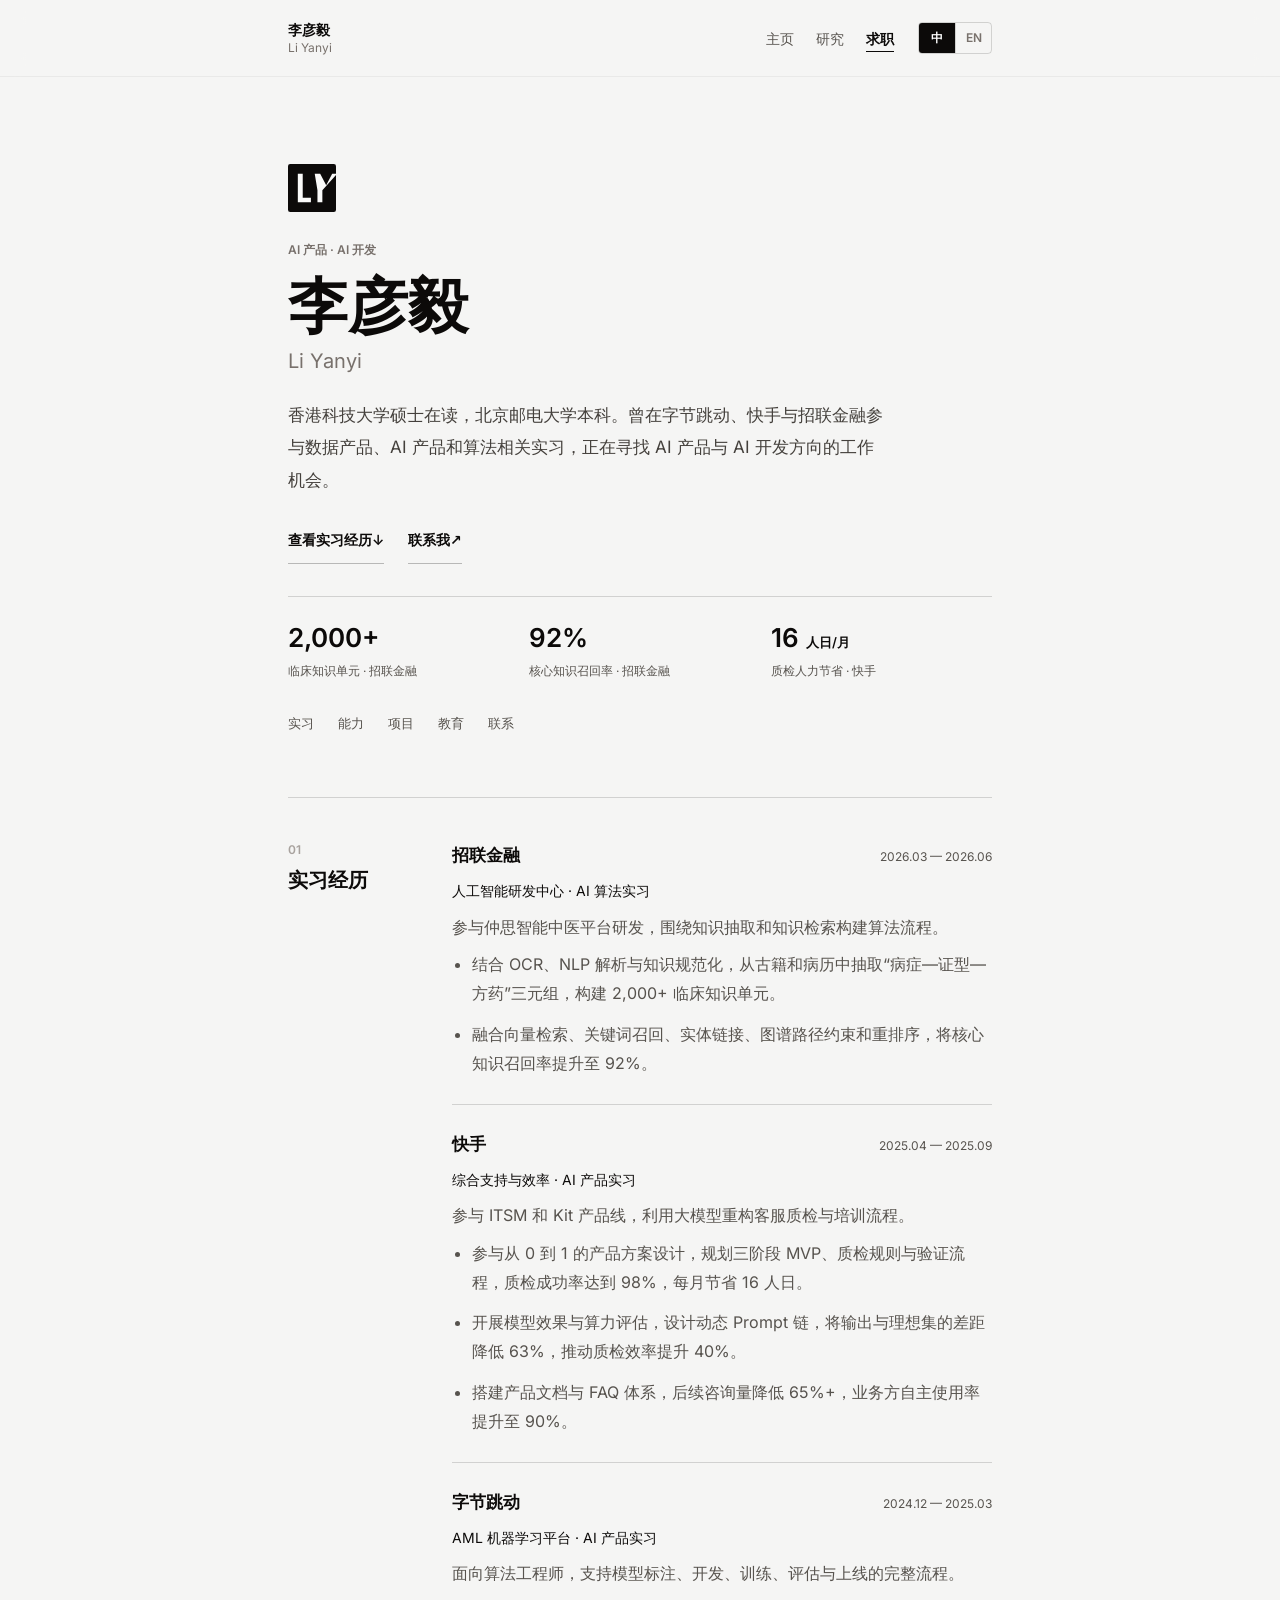
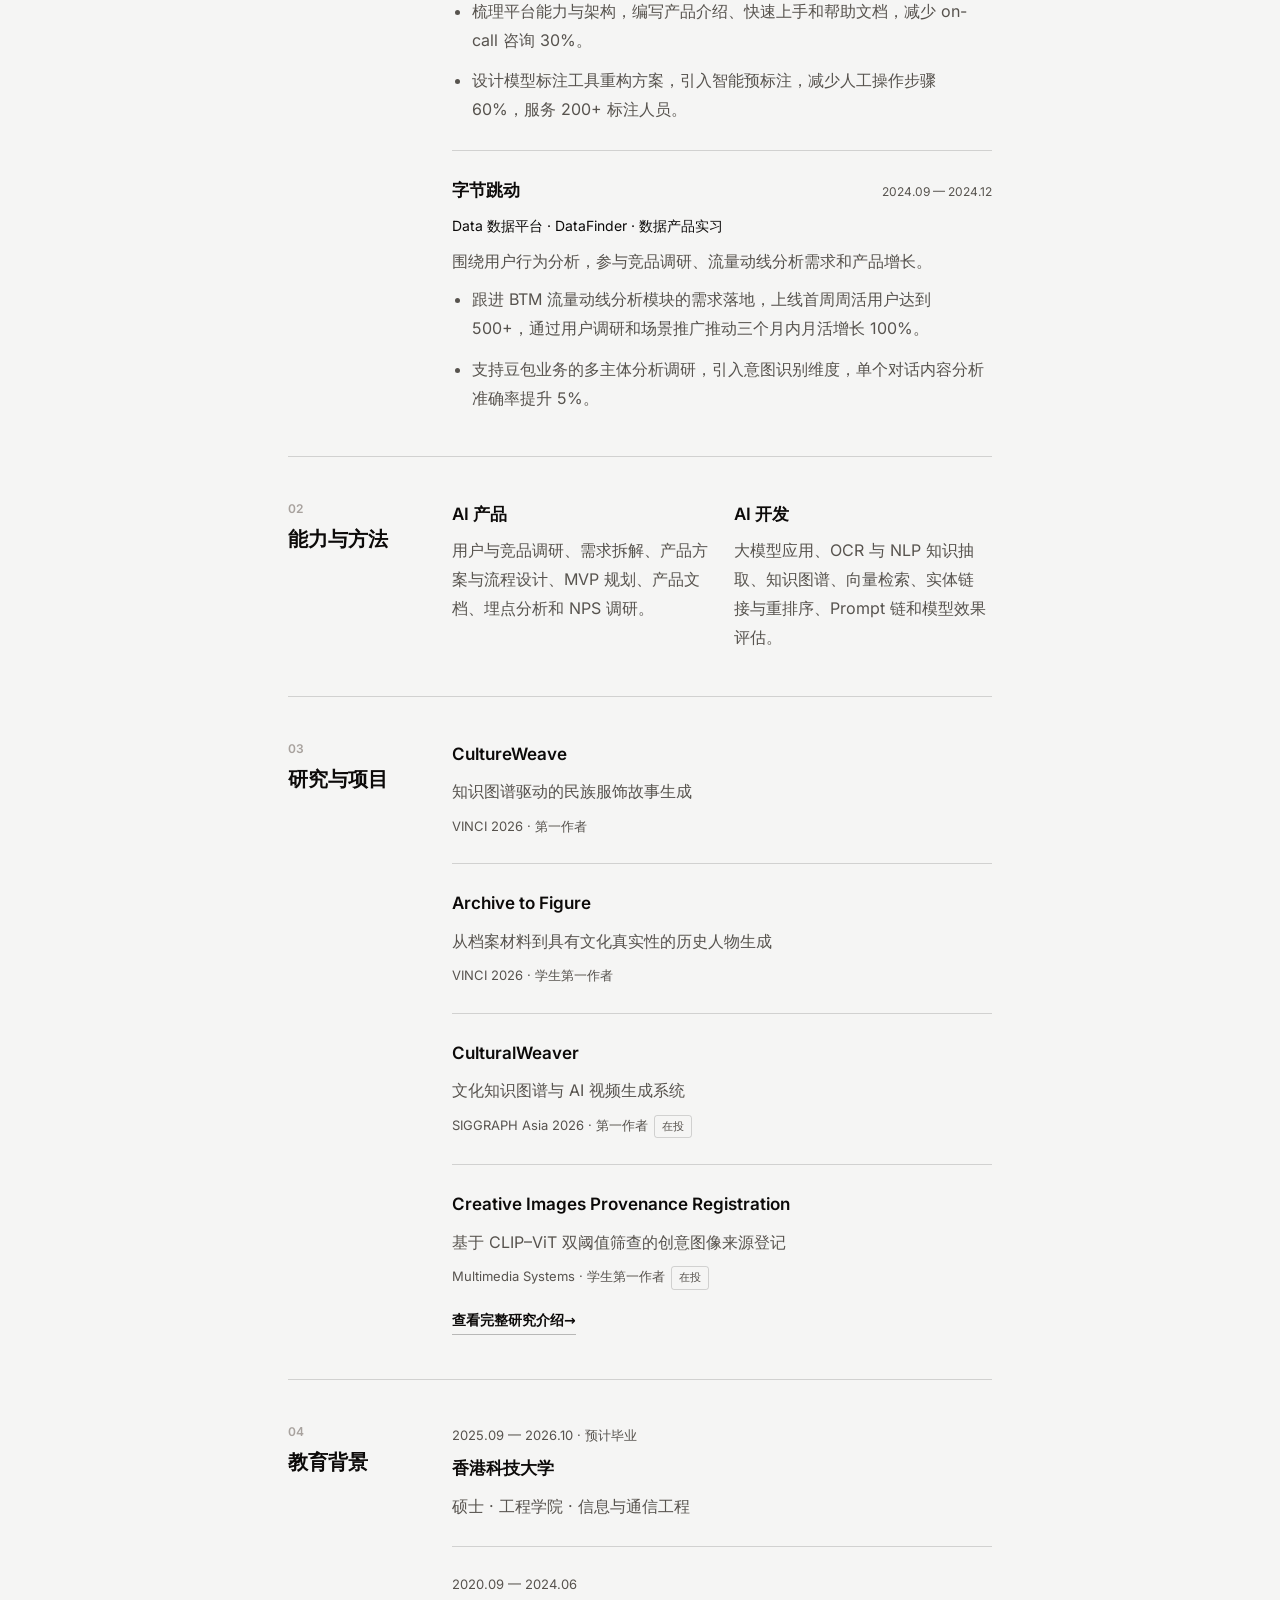
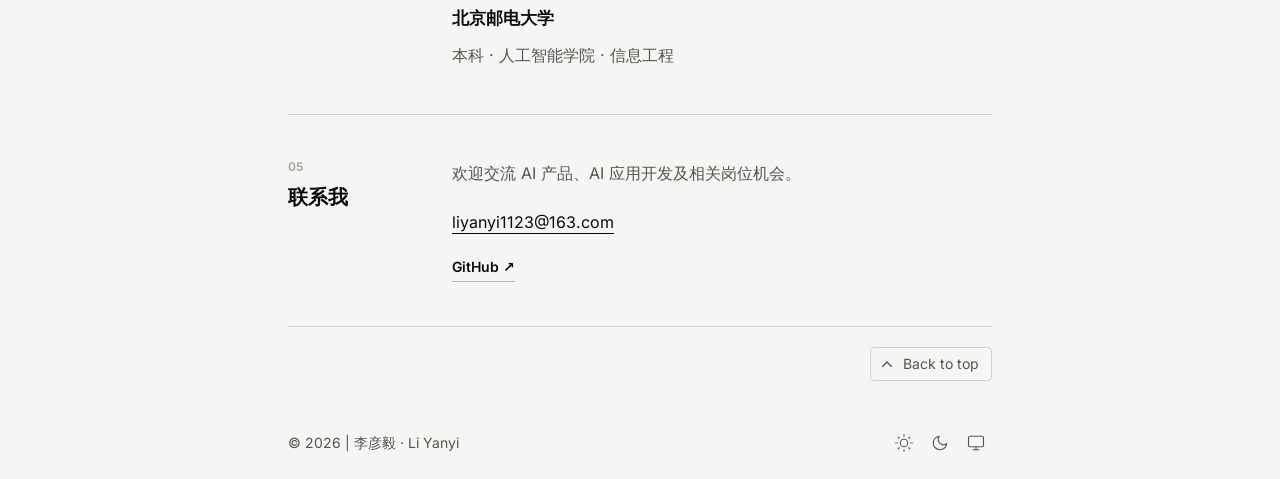
==== career/index.html @ 730eb837 "Add dedicated research and AI career profiles; preserve homepage" ====
<!DOCTYPE html><html lang="zh-CN" data-language="zh" data-default-language="zh"> <head><!-- Global Metadata --><meta charset="utf-8"><meta name="viewport" content="width=device-width,initial-scale=1"><link rel="icon" type="image/svg+xml" href="/liyanyi-mark.svg"><meta name="generator" content="Astro v5.18.2"><!-- Font preloads --><link rel="preload" href="/_astro/inter-latin-400-normal.C38fXH4l.woff2" as="font" type="font/woff2" crossorigin><link rel="preload" href="/_astro/inter-latin-600-normal.LgqL8muc.woff2" as="font" type="font/woff2" crossorigin><!-- Canonical URL --><link rel="canonical" href="https://liyanyi1123.github.io/career/"><!-- Primary Meta Tags --><title>李彦毅 · AI 产品与 AI 开发</title><meta name="title" content="李彦毅 · AI 产品与 AI 开发"><meta name="description" content="李彦毅的求职主页：AI 产品、AI 开发，字节跳动、快手与招联金融实习经历，以及大模型、知识图谱和文化生成项目。"><!-- Open Graph / Facebook --><meta property="og:type" content="website"><meta property="og:url" content="https://liyanyi1123.github.io/career/"><meta property="og:title" content="李彦毅 · AI 产品与 AI 开发"><meta property="og:description" content="李彦毅的求职主页：AI 产品、AI 开发，字节跳动、快手与招联金融实习经历，以及大模型、知识图谱和文化生成项目。"><!-- Twitter --><meta property="twitter:card" content="summary_large_image"><meta property="twitter:url" content="https://liyanyi1123.github.io/career/"><meta property="twitter:title" content="李彦毅 · AI 产品与 AI 开发"><meta property="twitter:description" content="李彦毅的求职主页：AI 产品、AI 开发，字节跳动、快手与招联金融实习经历，以及大模型、知识图谱和文化生成项目。"><meta name="astro-view-transitions-enabled" content="true"><meta name="astro-view-transitions-fallback" content="animate"><script type="module" src="/_astro/ClientRouter.astro_astro_type_script_index_0_lang.CDGfc0hd.js"></script><script type="module">document.addEventListener("astro:before-swap",e=>[...e.newDocument.head.querySelectorAll('link[as="font"]')].forEach(o=>o.remove()));</script><script>
  function init() {
    preloadTheme();
    preloadLanguage();
    onScroll();
    animate();

    const backToTop = document.getElementById("back-to-top");
    backToTop?.addEventListener("click", (event) => scrollToTop(event));

    const backToPrev = document.getElementById("back-to-prev");
    backToPrev?.addEventListener("click", () => window.history.back());

    const lightThemeButton = document.getElementById("light-theme-button");
    lightThemeButton?.addEventListener("click", () => {
      localStorage.setItem("theme", "light");
      toggleTheme(false);
    });

    const darkThemeButton = document.getElementById("dark-theme-button");
    darkThemeButton?.addEventListener("click", () => {
      localStorage.setItem("theme", "dark");
      toggleTheme(true);
    });

    const systemThemeButton = document.getElementById("system-theme-button");
    systemThemeButton?.addEventListener("click", () => {
      localStorage.setItem("theme", "system");
      toggleTheme(window.matchMedia("(prefers-color-scheme: dark)").matches);
    });

    const zhLanguageButton = document.getElementById("language-zh-button");
    zhLanguageButton?.addEventListener("click", () => setLanguage("zh"));

    const enLanguageButton = document.getElementById("language-en-button");
    enLanguageButton?.addEventListener("click", () => setLanguage("en"));

    window.matchMedia("(prefers-color-scheme: dark)")
      .addEventListener("change", event => {
        if (localStorage.theme === "system" || !localStorage.theme) {
          toggleTheme(event.matches);
        }
      }
    );

    document.addEventListener("scroll", onScroll);
  }

  function animate() {
    const animateElements = document.querySelectorAll(".animate");

    animateElements.forEach((element, index) => {
      setTimeout(() => {
        element.classList.add("show");
      }, index * 150);
    });
  }

  function onScroll() {
    if (window.scrollY > 0) {
      document.documentElement.classList.add("scrolled");
    } else {
      document.documentElement.classList.remove("scrolled");
    }
  }

  function scrollToTop(event) {
    event.preventDefault();
    window.scrollTo({
      top: 0,
      behavior: "smooth"
    });
  }

function toggleTheme(dark) {
    const css = document.createElement("style");

    css.appendChild(
      document.createTextNode(
        `* {
             -webkit-transition: none !important;
             -moz-transition: none !important;
             -o-transition: none !important;
             -ms-transition: none !important;
             transition: none !important;
          }
        `,
      )
    );

    document.head.appendChild(css);

    if (dark) {
      document.documentElement.classList.add("dark");
    } else {
      document.documentElement.classList.remove("dark");
    }

  window.getComputedStyle(css).opacity;
    document.head.removeChild(css);
  }

  function preloadTheme() {
    const userTheme = localStorage.theme;

    if (userTheme === "light" || userTheme === "dark") {
      toggleTheme(userTheme === "dark");
    } else {
      toggleTheme(window.matchMedia("(prefers-color-scheme: dark)").matches);
    }
  }

  function setLanguage(language) {
    localStorage.setItem("language", language);
    document.documentElement.dataset.language = language;
    document.documentElement.lang = language === "zh" ? "zh-CN" : "en";

    const zhButton = document.getElementById("language-zh-button");
    const enButton = document.getElementById("language-en-button");
    zhButton?.setAttribute("aria-pressed", String(language === "zh"));
    enButton?.setAttribute("aria-pressed", String(language === "en"));
  }

  function preloadLanguage() {
    const savedLanguage = localStorage.getItem("language");
    const defaultLanguage = document.documentElement.dataset.defaultLanguage === "en" ? "en" : "zh";
    setLanguage(savedLanguage === "en" || savedLanguage === "zh" ? savedLanguage : defaultLanguage);
  }

  document.addEventListener("DOMContentLoaded", () => init());
  document.addEventListener("astro:after-swap", () => init());
  preloadTheme();
  preloadLanguage();
</script><link rel="stylesheet" href="/_astro/career.CfvSCBL0.css">
<link rel="stylesheet" href="/_astro/career.DJb2zrpa.css">
<style>.audience-page{--audience-border: rgb(0 0 0 / .15);--audience-heading: #0c0a09}.dark .audience-page{--audience-border: rgb(255 255 255 / .15);--audience-heading: #fff}.audience-header .header-row{display:grid;grid-template-columns:1fr auto auto;gap:24px}.audience-header .language-switch{grid-column:3;grid-row:1}.audience-nav{display:flex;align-items:center;gap:22px;grid-column:2;grid-row:1;font-size:14px}.audience-nav a{display:flex;align-items:center;min-height:44px}.audience-nav a[aria-current=page]{color:var(--audience-heading);text-decoration:underline;text-underline-offset:7px;font-weight:600}.audience-skip{position:fixed;top:8px;left:12px;z-index:100;transform:translateY(-200%);background:#fff;color:#0c0a09;padding:12px}.audience-skip:focus{transform:translateY(0)}.audience-page .hero{min-height:0;padding-top:36px;padding-bottom:56px}.audience-page .brand-mark{width:48px;height:48px;margin-bottom:28px}.audience-page .eyebrow{letter-spacing:.07em;line-height:1.6}.audience-page .hero-copy{margin-top:24px;font-size:17px;line-height:1.9}.audience-actions{display:flex;flex-wrap:wrap;gap:8px 24px;margin-top:24px}.audience-actions .text-link{margin-top:0;min-height:44px;align-items:center}.page-jump{display:flex;flex-wrap:wrap;gap:8px 24px;margin-top:24px;font-size:13px}.page-jump a{min-height:36px;display:flex;align-items:center}.page-jump a:hover{text-decoration:underline;text-underline-offset:4px}.audience-section-copy{min-width:0;line-height:1.8}.audience-section-copy>*+*{margin-top:20px}.audience-page .profile-section{padding-top:44px;padding-bottom:44px}.audience-page h1,.audience-page h2,.audience-page h3{text-wrap:balance}.audience-page h3{font-size:17px;font-weight:600;line-height:1.6;color:var(--audience-heading)}.audience-page p{text-wrap:pretty}.entry-list>li+li{border-top:1px solid var(--audience-border);margin-top:26px;padding-top:26px}.entry-list>li>*+*{margin-top:9px}.entry-meta{font-size:13px;line-height:1.75}.entry-company{display:flex;flex-wrap:wrap;gap:8px 16px;align-items:baseline;justify-content:space-between}.entry-company time{font-size:12px;white-space:nowrap}.entry-role{font-size:14px;color:var(--audience-heading)}.evidence-list{list-style:disc;padding-left:20px}.evidence-list li+li{margin-top:12px}.work-tags{display:flex;gap:8px 18px;flex-wrap:wrap;margin-top:18px;font-size:13px;color:var(--audience-heading)}.work-tags span{display:inline-block}.skill-grid{display:grid;gap:24px}.skill-grid h3{margin-bottom:8px}.submission{display:inline-block;padding:1px 7px;border:1px solid var(--audience-border);font-size:11px;border-radius:3px;margin-left:6px}.audience-contact{overflow-wrap:anywhere;color:var(--audience-heading);text-decoration:underline;text-underline-offset:5px}.metric-list{display:grid;grid-template-columns:repeat(3,minmax(0,1fr));gap:20px;border-top:1px solid var(--audience-border);padding-top:24px;margin-top:32px;width:100%}.metric-list dt{font-size:26px;font-weight:600;line-height:1.3;color:var(--audience-heading)}.metric-list dd{font-size:12px;line-height:1.7;margin-top:6px}.audience-page .text-link svg{flex:none}@media (min-width:640px){.audience-page .profile-section{grid-template-columns:132px minmax(0,1fr);gap:32px}.skill-grid{grid-template-columns:1fr 1fr}}@media (max-width:639px){.audience-header .header-row{grid-template-columns:1fr auto;row-gap:4px}.audience-header .language-switch{grid-column:2}.audience-nav{grid-column:1/-1;grid-row:2;gap:24px}.audience-header{padding-bottom:4px}.audience-page main{padding-top:148px}.audience-page [id]{scroll-margin-top:140px}.audience-page .hero{padding-top:8px;padding-bottom:40px}.audience-page .hero h1{font-size:44px}.metric-list{gap:12px}.metric-list dt{font-size:24px}}
</style></head> <body class="audience-page"> <a class="audience-skip" href="#main-content">Skip to content / 跳转到正文</a> <header class="audience-header"> <div class="mx-auto w-full max-w-screen-md px-5 sm:px-8">  <div class="header-row"> <a href="/" data-astro-reload aria-label="李彦毅主页 / Li Yanyi home"> <span class="brand-name">李彦毅</span><span class="brand-name-en" lang="en">Li Yanyi</span> </a> <div class="language-switch" role="group" aria-label="语言 / Language"> <button id="language-zh-button" type="button" aria-pressed="false" lang="zh-CN">中</button> <button id="language-en-button" type="button" aria-pressed="false" lang="en">EN</button> </div> <nav class="audience-nav" aria-label="个人主页导航 / Profile navigation"> <a href="/" data-astro-reload><span class="lang-zh" lang="zh-CN">主页</span><span class="lang-en" lang="en">Home</span></a><a href="/research/" data-astro-reload><span class="lang-zh" lang="zh-CN">研究</span><span class="lang-en" lang="en">Research</span></a><a href="/career/" data-astro-reload aria-current="page"><span class="lang-zh" lang="zh-CN">求职</span><span class="lang-en" lang="en">Career</span></a> </nav> </div>  </div> </header> <main id="main-content"> <div class="mx-auto w-full max-w-screen-md px-5 sm:px-8">  <section class="hero" aria-labelledby="page-title"> <img class="brand-mark" src="/liyanyi-mark.svg" width="48" height="48" alt="" aria-hidden="true"> <p class="eyebrow"><span class="lang-zh" lang="zh-CN">AI 产品 · AI 开发</span><span class="lang-en" lang="en">AI product · AI development</span></p> <h1 id="page-title">李彦毅</h1><p class="english-name" lang="en">Li Yanyi</p> <div class="hero-copy"><p><span class="lang-zh" lang="zh-CN">香港科技大学硕士在读，北京邮电大学本科。曾在字节跳动、快手与招联金融参与数据产品、AI 产品和算法相关实习，正在寻找 AI 产品与 AI 开发方向的工作机会。</span><span class="lang-en" lang="en">Master&#39;s student at HKUST and BUPT graduate, with internships in data products, AI products and algorithms at ByteDance, Kuaishou and Zhaolian Finance. I am looking for opportunities in AI product and AI development.</span></p></div> <div class="audience-actions"> <a class="text-link" href="#experience"><span class="lang-zh" lang="zh-CN">查看实习经历</span><span class="lang-en" lang="en">View my experience</span> ↓</a> <a class="text-link" href="mailto:liyanyi1123@163.com"><span class="lang-zh" lang="zh-CN">联系我</span><span class="lang-en" lang="en">Contact me</span> ↗</a> </div> <dl class="metric-list"> <div><dt>2,000+</dt><dd><span class="lang-zh" lang="zh-CN">临床知识单元 · 招联金融</span><span class="lang-en" lang="en">Clinical knowledge units · Zhaolian</span></dd></div> <div><dt>92%</dt><dd><span class="lang-zh" lang="zh-CN">核心知识召回率 · 招联金融</span><span class="lang-en" lang="en">Core knowledge recall · Zhaolian</span></dd></div> <div><dt>16 <span class="entry-meta"><span class="lang-zh" lang="zh-CN">人日/月</span><span class="lang-en" lang="en">days/mo</span></span></dt><dd><span class="lang-zh" lang="zh-CN">质检人力节省 · 快手</span><span class="lang-en" lang="en">Person-days saved in QA · Kuaishou</span></dd></div> </dl> <nav class="page-jump" aria-label="页内导航 / On this page"> <a href="#experience"><span class="lang-zh" lang="zh-CN">实习</span><span class="lang-en" lang="en">Experience</span></a><a href="#skills"><span class="lang-zh" lang="zh-CN">能力</span><span class="lang-en" lang="en">Skills</span></a><a href="#projects"><span class="lang-zh" lang="zh-CN">项目</span><span class="lang-en" lang="en">Projects</span></a><a href="#education"><span class="lang-zh" lang="zh-CN">教育</span><span class="lang-en" lang="en">Education</span></a><a href="#contact"><span class="lang-zh" lang="zh-CN">联系</span><span class="lang-en" lang="en">Contact</span></a> </nav> </section> <div class="section-list"> <section id="experience" class="profile-section" aria-labelledby="experience-title"> <div class="section-heading"> <p class="section-index">01</p> <h2 id="experience-title"><span class="lang-zh" lang="zh-CN">实习经历</span><span class="lang-en" lang="en">Experience</span></h2> </div> <div class="audience-section-copy"> <ol class="entry-list"> <li> <div class="entry-company"><h3><span class="lang-zh" lang="zh-CN">招联金融</span><span class="lang-en" lang="en">Zhaolian Finance</span></h3><time>2026.03 — 2026.06</time></div> <p class="entry-role"><span class="lang-zh" lang="zh-CN">人工智能研发中心</span><span class="lang-en" lang="en">AI R&amp;D Center</span> · <span class="lang-zh" lang="zh-CN">AI 算法实习</span><span class="lang-en" lang="en">AI algorithm internship</span></p> <p><span class="lang-zh" lang="zh-CN">参与仲思智能中医平台研发，围绕知识抽取和知识检索构建算法流程。</span><span class="lang-en" lang="en">Contributed to knowledge extraction and retrieval workflows for the Zhongsi intelligent traditional Chinese medicine platform.</span></p> <ul class="evidence-list"><li><span class="lang-zh" lang="zh-CN">结合 OCR、NLP 解析与知识规范化，从古籍和病历中抽取“病症—证型—方药”三元组，构建 2,000+ 临床知识单元。</span><span class="lang-en" lang="en">Combined OCR, NLP parsing and normalization to extract symptom–syndrome–prescription triples from historical texts and medical records, building 2,000+ clinical knowledge units.</span></li><li><span class="lang-zh" lang="zh-CN">融合向量检索、关键词召回、实体链接、图谱路径约束和重排序，将核心知识召回率提升至 92%。</span><span class="lang-en" lang="en">Combined vector retrieval, keyword recall, entity linking, graph-path constraints and reranking, bringing core knowledge recall to 92%.</span></li></ul> </li><li> <div class="entry-company"><h3><span class="lang-zh" lang="zh-CN">快手</span><span class="lang-en" lang="en">Kuaishou</span></h3><time>2025.04 — 2025.09</time></div> <p class="entry-role"><span class="lang-zh" lang="zh-CN">综合支持与效率</span><span class="lang-en" lang="en">Support &amp; Efficiency</span> · <span class="lang-zh" lang="zh-CN">AI 产品实习</span><span class="lang-en" lang="en">AI product internship</span></p> <p><span class="lang-zh" lang="zh-CN">参与 ITSM 和 Kit 产品线，利用大模型重构客服质检与培训流程。</span><span class="lang-en" lang="en">Worked on ITSM and Kit, applying LLMs to customer-service quality assurance and training workflows.</span></p> <ul class="evidence-list"><li><span class="lang-zh" lang="zh-CN">参与从 0 到 1 的产品方案设计，规划三阶段 MVP、质检规则与验证流程，质检成功率达到 98%，每月节省 16 人日。</span><span class="lang-en" lang="en">Helped design the product from inception through a three-stage MVP, quality rules and validation workflows; quality-check success reached 98%, saving 16 person-days per month.</span></li><li><span class="lang-zh" lang="zh-CN">开展模型效果与算力评估，设计动态 Prompt 链，将输出与理想集的差距降低 63%，推动质检效率提升 40%。</span><span class="lang-en" lang="en">Evaluated model quality and compute requirements; dynamic prompt chains reduced the gap to reference outputs by 63%, while model and strategy improvements increased quality-check efficiency by 40%.</span></li><li><span class="lang-zh" lang="zh-CN">搭建产品文档与 FAQ 体系，后续咨询量降低 65%+，业务方自主使用率提升至 90%。</span><span class="lang-en" lang="en">Created product documentation and FAQs, reducing follow-up inquiries by over 65% and bringing business users&#39; self-service adoption to 90%.</span></li></ul> </li><li> <div class="entry-company"><h3><span class="lang-zh" lang="zh-CN">字节跳动</span><span class="lang-en" lang="en">ByteDance</span></h3><time>2024.12 — 2025.03</time></div> <p class="entry-role"><span class="lang-zh" lang="zh-CN">AML 机器学习平台</span><span class="lang-en" lang="en">AML Machine Learning Platform</span> · <span class="lang-zh" lang="zh-CN">AI 产品实习</span><span class="lang-en" lang="en">AI product internship</span></p> <p><span class="lang-zh" lang="zh-CN">面向算法工程师，支持模型标注、开发、训练、评估与上线的完整流程。</span><span class="lang-en" lang="en">Supported a machine learning platform for algorithm engineers across annotation, development, training, evaluation and deployment.</span></p> <ul class="evidence-list"><li><span class="lang-zh" lang="zh-CN">梳理平台能力与架构，编写产品介绍、快速上手和帮助文档，减少 on-call 咨询 30%。</span><span class="lang-en" lang="en">Documented platform capabilities and architecture and wrote product guides, quickstarts and help content, reducing on-call inquiries by 30%.</span></li><li><span class="lang-zh" lang="zh-CN">设计模型标注工具重构方案，引入智能预标注，减少人工操作步骤 60%，服务 200+ 标注人员。</span><span class="lang-en" lang="en">Designed a revamp of model annotation tools with intelligent pre-annotation, reducing manual steps by 60% for over 200 annotators.</span></li></ul> </li><li> <div class="entry-company"><h3><span class="lang-zh" lang="zh-CN">字节跳动</span><span class="lang-en" lang="en">ByteDance</span></h3><time>2024.09 — 2024.12</time></div> <p class="entry-role"><span class="lang-zh" lang="zh-CN">Data 数据平台 · DataFinder</span><span class="lang-en" lang="en">Data Platform · DataFinder</span> · <span class="lang-zh" lang="zh-CN">数据产品实习</span><span class="lang-en" lang="en">Data product internship</span></p> <p><span class="lang-zh" lang="zh-CN">围绕用户行为分析，参与竞品调研、流量动线分析需求和产品增长。</span><span class="lang-en" lang="en">Worked on competitive research, traffic-path analytics requirements and product growth for a user-behavior analytics platform.</span></p> <ul class="evidence-list"><li><span class="lang-zh" lang="zh-CN">跟进 BTM 流量动线分析模块的需求落地，上线首周周活用户达到 500+，通过用户调研和场景推广推动三个月内月活增长 100%。</span><span class="lang-en" lang="en">Coordinated requirements for BTM traffic-path analysis, reaching over 500 weekly active users in its first week; research and scenario-based promotion supported 100% MAU growth over three months.</span></li><li><span class="lang-zh" lang="zh-CN">支持豆包业务的多主体分析调研，引入意图识别维度，单个对话内容分析准确率提升 5%。</span><span class="lang-en" lang="en">Supported multi-entity analytics research for Doubao and introduced intent-recognition dimensions, improving single-conversation analysis accuracy by 5%.</span></li></ul> </li> </ol> </div> </section> <section id="skills" class="profile-section" aria-labelledby="skills-title"> <div class="section-heading"> <p class="section-index">02</p> <h2 id="skills-title"><span class="lang-zh" lang="zh-CN">能力与方法</span><span class="lang-en" lang="en">Skills</span></h2> </div> <div class="audience-section-copy"> <div class="skill-grid"> <div><h3><span class="lang-zh" lang="zh-CN">AI 产品</span><span class="lang-en" lang="en">AI product</span></h3><p><span class="lang-zh" lang="zh-CN">用户与竞品调研、需求拆解、产品方案与流程设计、MVP 规划、产品文档、埋点分析和 NPS 调研。</span><span class="lang-en" lang="en">User and competitive research, requirements analysis, product and workflow design, MVP planning, documentation, product analytics and NPS research.</span></p></div> <div><h3><span class="lang-zh" lang="zh-CN">AI 开发</span><span class="lang-en" lang="en">AI development</span></h3><p><span class="lang-zh" lang="zh-CN">大模型应用、OCR 与 NLP 知识抽取、知识图谱、向量检索、实体链接与重排序、Prompt 链和模型效果评估。</span><span class="lang-en" lang="en">LLM applications, OCR and NLP knowledge extraction, knowledge graphs, vector retrieval, entity linking, reranking, prompt chains and model evaluation.</span></p></div> </div> </div> </section> <section id="projects" class="profile-section" aria-labelledby="projects-title"> <div class="section-heading"> <p class="section-index">03</p> <h2 id="projects-title"><span class="lang-zh" lang="zh-CN">研究与项目</span><span class="lang-en" lang="en">Projects</span></h2> </div> <div class="audience-section-copy"> <ol class="entry-list"><li><h3 lang="en">CultureWeave</h3><p><span class="lang-zh" lang="zh-CN">知识图谱驱动的民族服饰故事生成</span><span class="lang-en" lang="en">Knowledge graph-grounded generation for ethnic costume storytelling</span></p><p class="entry-meta">VINCI 2026 · <span class="lang-zh" lang="zh-CN">第一作者</span><span class="lang-en" lang="en">First author</span></p></li><li><h3 lang="en">Archive to Figure</h3><p><span class="lang-zh" lang="zh-CN">从档案材料到具有文化真实性的历史人物生成</span><span class="lang-en" lang="en">Generating culturally authentic historical figures from archival material</span></p><p class="entry-meta">VINCI 2026 · <span class="lang-zh" lang="zh-CN">学生第一作者</span><span class="lang-en" lang="en">Student first author</span></p></li><li><h3 lang="en">CulturalWeaver</h3><p><span class="lang-zh" lang="zh-CN">文化知识图谱与 AI 视频生成系统</span><span class="lang-en" lang="en">Cultural knowledge graphs for AI video generation</span></p><p class="entry-meta">SIGGRAPH Asia 2026 · <span class="lang-zh" lang="zh-CN">第一作者</span><span class="lang-en" lang="en">First author</span><span class="submission"><span class="lang-zh" lang="zh-CN">在投</span><span class="lang-en" lang="en">Submitted</span></span></p></li><li><h3 lang="en">Creative Images Provenance Registration</h3><p><span class="lang-zh" lang="zh-CN">基于 CLIP–ViT 双阈值筛查的创意图像来源登记</span><span class="lang-en" lang="en">Creative-image provenance registration with dual-threshold CLIP–ViT screening</span></p><p class="entry-meta">Multimedia Systems · <span class="lang-zh" lang="zh-CN">学生第一作者</span><span class="lang-en" lang="en">Student first author</span><span class="submission"><span class="lang-zh" lang="zh-CN">在投</span><span class="lang-en" lang="en">Submitted</span></span></p></li></ol> <a class="text-link" href="/research/" data-astro-reload><span class="lang-zh" lang="zh-CN">查看完整研究介绍</span><span class="lang-en" lang="en">Read my research profile</span> →</a> </div> </section> <section id="education" class="profile-section" aria-labelledby="education-title"> <div class="section-heading"> <p class="section-index">04</p> <h2 id="education-title"><span class="lang-zh" lang="zh-CN">教育背景</span><span class="lang-en" lang="en">Education</span></h2> </div> <div class="audience-section-copy"><ol class="entry-list education-list"> <li> <p class="entry-meta">2025.09 — 2026.10 · <span class="lang-zh" lang="zh-CN">预计毕业</span><span class="lang-en" lang="en">expected graduation</span></p> <h3><span class="lang-zh" lang="zh-CN">香港科技大学</span><span class="lang-en" lang="en">The Hong Kong University of Science and Technology</span></h3> <p><span class="lang-zh" lang="zh-CN">硕士 · 工程学院 · 信息与通信工程</span><span class="lang-en" lang="en">Master&#39;s · School of Engineering · Telecommunications</span></p> </li><li> <p class="entry-meta">2020.09 — 2024.06</p> <h3><span class="lang-zh" lang="zh-CN">北京邮电大学</span><span class="lang-en" lang="en">Beijing University of Posts and Telecommunications</span></h3> <p><span class="lang-zh" lang="zh-CN">本科 · 人工智能学院 · 信息工程</span><span class="lang-en" lang="en">Bachelor&#39;s · School of Artificial Intelligence · Information Engineering</span></p> </li> </ol></div> </section> <section id="contact" class="profile-section" aria-labelledby="contact-title"> <div class="section-heading"> <p class="section-index">05</p> <h2 id="contact-title"><span class="lang-zh" lang="zh-CN">联系我</span><span class="lang-en" lang="en">Contact</span></h2> </div> <div class="audience-section-copy"> <p><span class="lang-zh" lang="zh-CN">欢迎交流 AI 产品、AI 应用开发及相关岗位机会。</span><span class="lang-en" lang="en">I welcome conversations about AI product, AI application development and related roles.</span></p> <p><a class="audience-contact" href="mailto:liyanyi1123@163.com">liyanyi1123@163.com</a></p> <a class="text-link" href="https://github.com/liyanyi1123">GitHub ↗</a> </div> </section> </div>  </div> </main> <footer class="animate"> <div class="mx-auto w-full max-w-screen-md px-5 sm:px-8">  <div class="relative"> <div class="absolute right-0 -top-20"> <button id="back-to-top" class="relative group w-fit flex pl-8 pr-3 py-1.5 flex-nowrap rounded border border-black/15 dark:border-white/20 hover:bg-black/5 dark:hover:bg-white/5 hover:text-black dark:hover:text-white transition-colors duration-300 ease-in-out"> <svg xmlns="http://www.w3.org/2000/svg" viewBox="0 0 24 24" class="absolute top-1/2 left-2 -translate-y-1/2 size-4 stroke-2 fill-none stroke-current rotate-90"> <line x1="5" y1="12" x2="19" y2="12" class="translate-x-2 group-hover:translate-x-0 scale-x-0 group-hover:scale-x-100 transition-transform duration-300 ease-in-out"></line> <polyline points="12 5 5 12 12 19" class="translate-x-1 group-hover:translate-x-0 transition-transform duration-300 ease-in-out"></polyline> </svg> <div class="text-sm">
Back to top
</div> </button> </div> </div> <div class="flex justify-between items-center"> <div>
&copy; 2026 | 李彦毅 · Li Yanyi </div> <div class="flex flex-wrap gap-1 items-center"> <button id="light-theme-button" aria-label="浅色模式 / Light theme" class="group size-8 flex items-center justify-center rounded-full"> <svg xmlns="http://www.w3.org/2000/svg" width="18" height="18" viewBox="0 0 24 24" fill="none" stroke="currentColor" stroke-width="1.5" stroke-linecap="round" stroke-linejoin="round" class="group-hover:stroke-black group-hover:dark:stroke-white transition-colors duration-300 ease-in-out"> <circle cx="12" cy="12" r="5"></circle> <line x1="12" y1="1" x2="12" y2="3"></line> <line x1="12" y1="21" x2="12" y2="23"></line> <line x1="4.22" y1="4.22" x2="5.64" y2="5.64"></line> <line x1="18.36" y1="18.36" x2="19.78" y2="19.78"></line> <line x1="1" y1="12" x2="3" y2="12"></line> <line x1="21" y1="12" x2="23" y2="12"></line> <line x1="4.22" y1="19.78" x2="5.64" y2="18.36"></line> <line x1="18.36" y1="5.64" x2="19.78" y2="4.22"></line> </svg> </button> <button id="dark-theme-button" aria-label="深色模式 / Dark theme" class="group size-8 flex items-center justify-center rounded-full"> <svg xmlns="http://www.w3.org/2000/svg" width="18" height="18" viewBox="0 0 24 24" fill="none" stroke="currentColor" stroke-width="1.5" stroke-linecap="round" stroke-linejoin="round" class="group-hover:stroke-black group-hover:dark:stroke-white transition-colors duration-300 ease-in-out"> <path d="M21 12.79A9 9 0 1 1 11.21 3 7 7 0 0 0 21 12.79z"></path> </svg> </button> <button id="system-theme-button" aria-label="跟随系统 / System theme" class="group size-8 flex items-center justify-center rounded-full"> <svg xmlns="http://www.w3.org/2000/svg" width="18" height="18" viewBox="0 0 24 24" fill="none" stroke="currentColor" stroke-width="1.5" stroke-linecap="round" stroke-linejoin="round" class="group-hover:stroke-black group-hover:dark:stroke-white transition-colors duration-300 ease-in-out"> <rect x="2" y="3" width="20" height="14" rx="2" ry="2"></rect> <line x1="8" y1="21" x2="16" y2="21"></line> <line x1="12" y1="17" x2="12" y2="21"></line> </svg> </button> </div> </div>  </div> </footer> </body></html>
---- _astro/career.CfvSCBL0.css ----
*,:before,:after{--tw-border-spacing-x: 0;--tw-border-spacing-y: 0;--tw-translate-x: 0;--tw-translate-y: 0;--tw-rotate: 0;--tw-skew-x: 0;--tw-skew-y: 0;--tw-scale-x: 1;--tw-scale-y: 1;--tw-pan-x: ;--tw-pan-y: ;--tw-pinch-zoom: ;--tw-scroll-snap-strictness: proximity;--tw-gradient-from-position: ;--tw-gradient-via-position: ;--tw-gradient-to-position: ;--tw-ordinal: ;--tw-slashed-zero: ;--tw-numeric-figure: ;--tw-numeric-spacing: ;--tw-numeric-fraction: ;--tw-ring-inset: ;--tw-ring-offset-width: 0px;--tw-ring-offset-color: #fff;--tw-ring-color: rgb(59 130 246 / .5);--tw-ring-offset-shadow: 0 0 #0000;--tw-ring-shadow: 0 0 #0000;--tw-shadow: 0 0 #0000;--tw-shadow-colored: 0 0 #0000;--tw-blur: ;--tw-brightness: ;--tw-contrast: ;--tw-grayscale: ;--tw-hue-rotate: ;--tw-invert: ;--tw-saturate: ;--tw-sepia: ;--tw-drop-shadow: ;--tw-backdrop-blur: ;--tw-backdrop-brightness: ;--tw-backdrop-contrast: ;--tw-backdrop-grayscale: ;--tw-backdrop-hue-rotate: ;--tw-backdrop-invert: ;--tw-backdrop-opacity: ;--tw-backdrop-saturate: ;--tw-backdrop-sepia: ;--tw-contain-size: ;--tw-contain-layout: ;--tw-contain-paint: ;--tw-contain-style: }::backdrop{--tw-border-spacing-x: 0;--tw-border-spacing-y: 0;--tw-translate-x: 0;--tw-translate-y: 0;--tw-rotate: 0;--tw-skew-x: 0;--tw-skew-y: 0;--tw-scale-x: 1;--tw-scale-y: 1;--tw-pan-x: ;--tw-pan-y: ;--tw-pinch-zoom: ;--tw-scroll-snap-strictness: proximity;--tw-gradient-from-position: ;--tw-gradient-via-position: ;--tw-gradient-to-position: ;--tw-ordinal: ;--tw-slashed-zero: ;--tw-numeric-figure: ;--tw-numeric-spacing: ;--tw-numeric-fraction: ;--tw-ring-inset: ;--tw-ring-offset-width: 0px;--tw-ring-offset-color: #fff;--tw-ring-color: rgb(59 130 246 / .5);--tw-ring-offset-shadow: 0 0 #0000;--tw-ring-shadow: 0 0 #0000;--tw-shadow: 0 0 #0000;--tw-shadow-colored: 0 0 #0000;--tw-blur: ;--tw-brightness: ;--tw-contrast: ;--tw-grayscale: ;--tw-hue-rotate: ;--tw-invert: ;--tw-saturate: ;--tw-sepia: ;--tw-drop-shadow: ;--tw-backdrop-blur: ;--tw-backdrop-brightness: ;--tw-backdrop-contrast: ;--tw-backdrop-grayscale: ;--tw-backdrop-hue-rotate: ;--tw-backdrop-invert: ;--tw-backdrop-opacity: ;--tw-backdrop-saturate: ;--tw-backdrop-sepia: ;--tw-contain-size: ;--tw-contain-layout: ;--tw-contain-paint: ;--tw-contain-style: }*,:before,:after{box-sizing:border-box;border-width:0;border-style:solid;border-color:#e5e7eb}:before,:after{--tw-content: ""}html,:host{line-height:1.5;-webkit-text-size-adjust:100%;-moz-tab-size:4;-o-tab-size:4;tab-size:4;font-family:Inter,PingFang SC,Hiragino Sans GB,Microsoft YaHei,ui-sans-serif,system-ui,sans-serif,"Apple Color Emoji","Segoe UI Emoji",Segoe UI Symbol,"Noto Color Emoji";font-feature-settings:normal;font-variation-settings:normal;-webkit-tap-highlight-color:transparent}body{margin:0;line-height:inherit}hr{height:0;color:inherit;border-top-width:1px}abbr:where([title]){-webkit-text-decoration:underline dotted;text-decoration:underline dotted}h1,h2,h3,h4,h5,h6{font-size:inherit;font-weight:inherit}a{color:inherit;text-decoration:inherit}b,strong{font-weight:bolder}code,kbd,samp,pre{font-family:ui-monospace,SFMono-Regular,Menlo,Monaco,Consolas,Liberation Mono,Courier New,monospace;font-feature-settings:normal;font-variation-settings:normal;font-size:1em}small{font-size:80%}sub,sup{font-size:75%;line-height:0;position:relative;vertical-align:baseline}sub{bottom:-.25em}sup{top:-.5em}table{text-indent:0;border-color:inherit;border-collapse:collapse}button,input,optgroup,select,textarea{font-family:inherit;font-feature-settings:inherit;font-variation-settings:inherit;font-size:100%;font-weight:inherit;line-height:inherit;letter-spacing:inherit;color:inherit;margin:0;padding:0}button,select{text-transform:none}button,input:where([type=button]),input:where([type=reset]),input:where([type=submit]){-webkit-appearance:button;background-color:transparent;background-image:none}:-moz-focusring{outline:auto}:-moz-ui-invalid{box-shadow:none}progress{vertical-align:baseline}::-webkit-inner-spin-button,::-webkit-outer-spin-button{height:auto}[type=search]{-webkit-appearance:textfield;outline-offset:-2px}::-webkit-search-decoration{-webkit-appearance:none}::-webkit-file-upload-button{-webkit-appearance:button;font:inherit}summary{display:list-item}blockquote,dl,dd,h1,h2,h3,h4,h5,h6,hr,figure,p,pre{margin:0}fieldset{margin:0;padding:0}legend{padding:0}ol,ul,menu{list-style:none;margin:0;padding:0}dialog{padding:0}textarea{resize:vertical}input::-moz-placeholder,textarea::-moz-placeholder{opacity:1;color:#9ca3af}input::placeholder,textarea::placeholder{opacity:1;color:#9ca3af}button,[role=button]{cursor:pointer}:disabled{cursor:default}img,svg,video,canvas,audio,iframe,embed,object{display:block;vertical-align:middle}img,video{max-width:100%;height:auto}[hidden]:where(:not([hidden=until-found])){display:none}.absolute{position:absolute}.relative{position:relative}.-top-20{top:-5rem}.left-2{left:.5rem}.right-0{right:0}.right-2{right:.5rem}.top-1\/2{top:50%}.mx-auto{margin-left:auto;margin-right:auto}.inline-block{display:inline-block}.flex{display:flex}.inline-flex{display:inline-flex}.grid{display:grid}.size-4{width:1rem;height:1rem}.size-5{width:1.25rem;height:1.25rem}.size-8{width:2rem;height:2rem}.w-fit{width:-moz-fit-content;width:fit-content}.w-full{width:100%}.max-w-\[42rem\]{max-width:42rem}.max-w-screen-md{max-width:768px}.flex-1{flex:1 1 0%}.-translate-x-1{--tw-translate-x: -.25rem;transform:translate(var(--tw-translate-x),var(--tw-translate-y)) rotate(var(--tw-rotate)) skew(var(--tw-skew-x)) skewY(var(--tw-skew-y)) scaleX(var(--tw-scale-x)) scaleY(var(--tw-scale-y))}.-translate-y-1\/2{--tw-translate-y: -50%;transform:translate(var(--tw-translate-x),var(--tw-translate-y)) rotate(var(--tw-rotate)) skew(var(--tw-skew-x)) skewY(var(--tw-skew-y)) scaleX(var(--tw-scale-x)) scaleY(var(--tw-scale-y))}.translate-x-1{--tw-translate-x: .25rem;transform:translate(var(--tw-translate-x),var(--tw-translate-y)) rotate(var(--tw-rotate)) skew(var(--tw-skew-x)) skewY(var(--tw-skew-y)) scaleX(var(--tw-scale-x)) scaleY(var(--tw-scale-y))}.translate-x-2{--tw-translate-x: .5rem;transform:translate(var(--tw-translate-x),var(--tw-translate-y)) rotate(var(--tw-rotate)) skew(var(--tw-skew-x)) skewY(var(--tw-skew-y)) scaleX(var(--tw-scale-x)) scaleY(var(--tw-scale-y))}.translate-x-3{--tw-translate-x: .75rem;transform:translate(var(--tw-translate-x),var(--tw-translate-y)) rotate(var(--tw-rotate)) skew(var(--tw-skew-x)) skewY(var(--tw-skew-y)) scaleX(var(--tw-scale-x)) scaleY(var(--tw-scale-y))}.rotate-90{--tw-rotate: 90deg;transform:translate(var(--tw-translate-x),var(--tw-translate-y)) rotate(var(--tw-rotate)) skew(var(--tw-skew-x)) skewY(var(--tw-skew-y)) scaleX(var(--tw-scale-x)) scaleY(var(--tw-scale-y))}.scale-x-0{--tw-scale-x: 0;transform:translate(var(--tw-translate-x),var(--tw-translate-y)) rotate(var(--tw-rotate)) skew(var(--tw-skew-x)) skewY(var(--tw-skew-y)) scaleX(var(--tw-scale-x)) scaleY(var(--tw-scale-y))}.grid-cols-\[2rem_minmax\(0\,1fr\)\]{grid-template-columns:2rem minmax(0,1fr)}.flex-col{flex-direction:column}.flex-wrap{flex-wrap:wrap}.flex-nowrap{flex-wrap:nowrap}.items-center{align-items:center}.justify-center{justify-content:center}.justify-between{justify-content:space-between}.gap-1{gap:.25rem}.gap-2{gap:.5rem}.gap-3{gap:.75rem}.space-y-1>:not([hidden])~:not([hidden]){--tw-space-y-reverse: 0;margin-top:calc(.25rem * calc(1 - var(--tw-space-y-reverse)));margin-bottom:calc(.25rem * var(--tw-space-y-reverse))}.truncate{overflow:hidden;text-overflow:ellipsis;white-space:nowrap}.rounded{border-radius:.25rem}.rounded-full{border-radius:9999px}.rounded-lg{border-radius:.5rem}.border{border-width:1px}.border-b{border-bottom-width:1px}.border-t{border-top-width:1px}.border-black\/10{border-color:#0000001a}.border-black\/15{border-color:#00000026}.border-black\/25{border-color:#00000040}.fill-none{fill:none}.stroke-current{stroke:currentColor}.stroke-2{stroke-width:2}.px-4{padding-left:1rem;padding-right:1rem}.px-5{padding-left:1.25rem;padding-right:1.25rem}.py-1\.5{padding-top:.375rem;padding-bottom:.375rem}.py-3{padding-top:.75rem;padding-bottom:.75rem}.py-4{padding-top:1rem;padding-bottom:1rem}.py-5{padding-top:1.25rem;padding-bottom:1.25rem}.pb-1{padding-bottom:.25rem}.pl-7{padding-left:1.75rem}.pl-8{padding-left:2rem}.pr-10{padding-right:2.5rem}.pr-3{padding-right:.75rem}.pt-0\.5{padding-top:.125rem}.text-sm{font-size:.875rem;line-height:1.25rem}.text-xs{font-size:.75rem;line-height:1rem}.font-semibold{font-weight:600}.leading-6{line-height:1.5rem}.text-current{color:currentColor}.text-stone-400{--tw-text-opacity: 1;color:rgb(168 162 158 / var(--tw-text-opacity, 1))}.text-stone-500{--tw-text-opacity: 1;color:rgb(120 113 108 / var(--tw-text-opacity, 1))}.text-stone-950{--tw-text-opacity: 1;color:rgb(12 10 9 / var(--tw-text-opacity, 1))}.underline{text-decoration-line:underline}.decoration-black\/15{text-decoration-color:#00000026}.underline-offset-2{text-underline-offset:2px}.transition{transition-property:color,background-color,border-color,text-decoration-color,fill,stroke,opacity,box-shadow,transform,filter,backdrop-filter;transition-timing-function:cubic-bezier(.4,0,.2,1);transition-duration:.15s}.transition-colors{transition-property:color,background-color,border-color,text-decoration-color,fill,stroke;transition-timing-function:cubic-bezier(.4,0,.2,1);transition-duration:.15s}.transition-transform{transition-property:transform;transition-timing-function:cubic-bezier(.4,0,.2,1);transition-duration:.15s}.duration-200{transition-duration:.2s}.duration-300{transition-duration:.3s}.ease-in-out{transition-timing-function:cubic-bezier(.4,0,.2,1)}.\[overflow-wrap\:anywhere\]{overflow-wrap:anywhere}.hover\:border-black:hover{--tw-border-opacity: 1;border-color:rgb(0 0 0 / var(--tw-border-opacity, 1))}.hover\:bg-black\/5:hover{background-color:#0000000d}.hover\:text-black:hover{--tw-text-opacity: 1;color:rgb(0 0 0 / var(--tw-text-opacity, 1))}.hover\:decoration-black\/25:hover{text-decoration-color:#00000040}.group:hover .group-hover\:translate-x-0{--tw-translate-x: 0px;transform:translate(var(--tw-translate-x),var(--tw-translate-y)) rotate(var(--tw-rotate)) skew(var(--tw-skew-x)) skewY(var(--tw-skew-y)) scaleX(var(--tw-scale-x)) scaleY(var(--tw-scale-y))}.group:hover .group-hover\:scale-x-100{--tw-scale-x: 1;transform:translate(var(--tw-translate-x),var(--tw-translate-y)) rotate(var(--tw-rotate)) skew(var(--tw-skew-x)) skewY(var(--tw-skew-y)) scaleX(var(--tw-scale-x)) scaleY(var(--tw-scale-y))}.group:hover .group-hover\:stroke-black{stroke:#000}.dark\:border-white\/10:is(.dark *){border-color:#ffffff1a}.dark\:border-white\/20:is(.dark *){border-color:#fff3}.dark\:border-white\/30:is(.dark *){border-color:#ffffff4d}.dark\:text-stone-400:is(.dark *){--tw-text-opacity: 1;color:rgb(168 162 158 / var(--tw-text-opacity, 1))}.dark\:text-stone-500:is(.dark *){--tw-text-opacity: 1;color:rgb(120 113 108 / var(--tw-text-opacity, 1))}.dark\:text-white:is(.dark *){--tw-text-opacity: 1;color:rgb(255 255 255 / var(--tw-text-opacity, 1))}.dark\:decoration-white\/30:is(.dark *){text-decoration-color:#ffffff4d}.dark\:hover\:border-white:hover:is(.dark *){--tw-border-opacity: 1;border-color:rgb(255 255 255 / var(--tw-border-opacity, 1))}.dark\:hover\:bg-white\/5:hover:is(.dark *){background-color:#ffffff0d}.dark\:hover\:text-white:hover:is(.dark *){--tw-text-opacity: 1;color:rgb(255 255 255 / var(--tw-text-opacity, 1))}.hover\:dark\:text-white:is(.dark *):hover{--tw-text-opacity: 1;color:rgb(255 255 255 / var(--tw-text-opacity, 1))}.hover\:dark\:decoration-white\/50:is(.dark *):hover{text-decoration-color:#ffffff80}.group:hover .group-hover\:dark\:stroke-white:is(.dark *){stroke:#fff}@media (min-width: 640px){.sm\:grid-cols-\[8rem_minmax\(0\,1fr\)\]{grid-template-columns:8rem minmax(0,1fr)}.sm\:gap-6{gap:1.5rem}.sm\:px-8{padding-left:2rem;padding-right:2rem}}
---- _astro/career.DJb2zrpa.css ----
*,:before,:after{--tw-border-spacing-x: 0;--tw-border-spacing-y: 0;--tw-translate-x: 0;--tw-translate-y: 0;--tw-rotate: 0;--tw-skew-x: 0;--tw-skew-y: 0;--tw-scale-x: 1;--tw-scale-y: 1;--tw-pan-x: ;--tw-pan-y: ;--tw-pinch-zoom: ;--tw-scroll-snap-strictness: proximity;--tw-gradient-from-position: ;--tw-gradient-via-position: ;--tw-gradient-to-position: ;--tw-ordinal: ;--tw-slashed-zero: ;--tw-numeric-figure: ;--tw-numeric-spacing: ;--tw-numeric-fraction: ;--tw-ring-inset: ;--tw-ring-offset-width: 0px;--tw-ring-offset-color: #fff;--tw-ring-color: rgb(59 130 246 / .5);--tw-ring-offset-shadow: 0 0 #0000;--tw-ring-shadow: 0 0 #0000;--tw-shadow: 0 0 #0000;--tw-shadow-colored: 0 0 #0000;--tw-blur: ;--tw-brightness: ;--tw-contrast: ;--tw-grayscale: ;--tw-hue-rotate: ;--tw-invert: ;--tw-saturate: ;--tw-sepia: ;--tw-drop-shadow: ;--tw-backdrop-blur: ;--tw-backdrop-brightness: ;--tw-backdrop-contrast: ;--tw-backdrop-grayscale: ;--tw-backdrop-hue-rotate: ;--tw-backdrop-invert: ;--tw-backdrop-opacity: ;--tw-backdrop-saturate: ;--tw-backdrop-sepia: ;--tw-contain-size: ;--tw-contain-layout: ;--tw-contain-paint: ;--tw-contain-style: }::backdrop{--tw-border-spacing-x: 0;--tw-border-spacing-y: 0;--tw-translate-x: 0;--tw-translate-y: 0;--tw-rotate: 0;--tw-skew-x: 0;--tw-skew-y: 0;--tw-scale-x: 1;--tw-scale-y: 1;--tw-pan-x: ;--tw-pan-y: ;--tw-pinch-zoom: ;--tw-scroll-snap-strictness: proximity;--tw-gradient-from-position: ;--tw-gradient-via-position: ;--tw-gradient-to-position: ;--tw-ordinal: ;--tw-slashed-zero: ;--tw-numeric-figure: ;--tw-numeric-spacing: ;--tw-numeric-fraction: ;--tw-ring-inset: ;--tw-ring-offset-width: 0px;--tw-ring-offset-color: #fff;--tw-ring-color: rgb(59 130 246 / .5);--tw-ring-offset-shadow: 0 0 #0000;--tw-ring-shadow: 0 0 #0000;--tw-shadow: 0 0 #0000;--tw-shadow-colored: 0 0 #0000;--tw-blur: ;--tw-brightness: ;--tw-contrast: ;--tw-grayscale: ;--tw-hue-rotate: ;--tw-invert: ;--tw-saturate: ;--tw-sepia: ;--tw-drop-shadow: ;--tw-backdrop-blur: ;--tw-backdrop-brightness: ;--tw-backdrop-contrast: ;--tw-backdrop-grayscale: ;--tw-backdrop-hue-rotate: ;--tw-backdrop-invert: ;--tw-backdrop-opacity: ;--tw-backdrop-saturate: ;--tw-backdrop-sepia: ;--tw-contain-size: ;--tw-contain-layout: ;--tw-contain-paint: ;--tw-contain-style: }*,:before,:after{box-sizing:border-box;border-width:0;border-style:solid;border-color:#e5e7eb}:before,:after{--tw-content: ""}html,:host{line-height:1.5;-webkit-text-size-adjust:100%;-moz-tab-size:4;-o-tab-size:4;tab-size:4;font-family:Inter,PingFang SC,Hiragino Sans GB,Microsoft YaHei,ui-sans-serif,system-ui,sans-serif,"Apple Color Emoji","Segoe UI Emoji",Segoe UI Symbol,"Noto Color Emoji";font-feature-settings:normal;font-variation-settings:normal;-webkit-tap-highlight-color:transparent}body{margin:0;line-height:inherit}hr{height:0;color:inherit;border-top-width:1px}abbr:where([title]){-webkit-text-decoration:underline dotted;text-decoration:underline dotted}h1,h2,h3,h4,h5,h6{font-size:inherit;font-weight:inherit}a{color:inherit;text-decoration:inherit}b,strong{font-weight:bolder}code,kbd,samp,pre{font-family:ui-monospace,SFMono-Regular,Menlo,Monaco,Consolas,Liberation Mono,Courier New,monospace;font-feature-settings:normal;font-variation-settings:normal;font-size:1em}small{font-size:80%}sub,sup{font-size:75%;line-height:0;position:relative;vertical-align:baseline}sub{bottom:-.25em}sup{top:-.5em}table{text-indent:0;border-color:inherit;border-collapse:collapse}button,input,optgroup,select,textarea{font-family:inherit;font-feature-settings:inherit;font-variation-settings:inherit;font-size:100%;font-weight:inherit;line-height:inherit;letter-spacing:inherit;color:inherit;margin:0;padding:0}button,select{text-transform:none}button,input:where([type=button]),input:where([type=reset]),input:where([type=submit]){-webkit-appearance:button;background-color:transparent;background-image:none}:-moz-focusring{outline:auto}:-moz-ui-invalid{box-shadow:none}progress{vertical-align:baseline}::-webkit-inner-spin-button,::-webkit-outer-spin-button{height:auto}[type=search]{-webkit-appearance:textfield;outline-offset:-2px}::-webkit-search-decoration{-webkit-appearance:none}::-webkit-file-upload-button{-webkit-appearance:button;font:inherit}summary{display:list-item}blockquote,dl,dd,h1,h2,h3,h4,h5,h6,hr,figure,p,pre{margin:0}fieldset{margin:0;padding:0}legend{padding:0}ol,ul,menu{list-style:none;margin:0;padding:0}dialog{padding:0}textarea{resize:vertical}input::-moz-placeholder,textarea::-moz-placeholder{opacity:1;color:#9ca3af}input::placeholder,textarea::placeholder{opacity:1;color:#9ca3af}button,[role=button]{cursor:pointer}:disabled{cursor:default}img,svg,video,canvas,audio,iframe,embed,object{display:block;vertical-align:middle}img,video{max-width:100%;height:auto}[hidden]:where(:not([hidden=until-found])){display:none}.absolute{position:absolute}.relative{position:relative}.-top-20{top:-5rem}.left-2{left:.5rem}.right-0{right:0}.right-2{right:.5rem}.top-1\/2{top:50%}.mx-auto{margin-left:auto;margin-right:auto}.inline-block{display:inline-block}.flex{display:flex}.inline-flex{display:inline-flex}.grid{display:grid}.size-4{width:1rem;height:1rem}.size-5{width:1.25rem;height:1.25rem}.size-8{width:2rem;height:2rem}.w-fit{width:-moz-fit-content;width:fit-content}.w-full{width:100%}.max-w-\[42rem\]{max-width:42rem}.max-w-screen-md{max-width:768px}.flex-1{flex:1 1 0%}.-translate-x-1{--tw-translate-x: -.25rem;transform:translate(var(--tw-translate-x),var(--tw-translate-y)) rotate(var(--tw-rotate)) skew(var(--tw-skew-x)) skewY(var(--tw-skew-y)) scaleX(var(--tw-scale-x)) scaleY(var(--tw-scale-y))}.-translate-y-1\/2{--tw-translate-y: -50%;transform:translate(var(--tw-translate-x),var(--tw-translate-y)) rotate(var(--tw-rotate)) skew(var(--tw-skew-x)) skewY(var(--tw-skew-y)) scaleX(var(--tw-scale-x)) scaleY(var(--tw-scale-y))}.translate-x-1{--tw-translate-x: .25rem;transform:translate(var(--tw-translate-x),var(--tw-translate-y)) rotate(var(--tw-rotate)) skew(var(--tw-skew-x)) skewY(var(--tw-skew-y)) scaleX(var(--tw-scale-x)) scaleY(var(--tw-scale-y))}.translate-x-2{--tw-translate-x: .5rem;transform:translate(var(--tw-translate-x),var(--tw-translate-y)) rotate(var(--tw-rotate)) skew(var(--tw-skew-x)) skewY(var(--tw-skew-y)) scaleX(var(--tw-scale-x)) scaleY(var(--tw-scale-y))}.translate-x-3{--tw-translate-x: .75rem;transform:translate(var(--tw-translate-x),var(--tw-translate-y)) rotate(var(--tw-rotate)) skew(var(--tw-skew-x)) skewY(var(--tw-skew-y)) scaleX(var(--tw-scale-x)) scaleY(var(--tw-scale-y))}.rotate-90{--tw-rotate: 90deg;transform:translate(var(--tw-translate-x),var(--tw-translate-y)) rotate(var(--tw-rotate)) skew(var(--tw-skew-x)) skewY(var(--tw-skew-y)) scaleX(var(--tw-scale-x)) scaleY(var(--tw-scale-y))}.scale-x-0{--tw-scale-x: 0;transform:translate(var(--tw-translate-x),var(--tw-translate-y)) rotate(var(--tw-rotate)) skew(var(--tw-skew-x)) skewY(var(--tw-skew-y)) scaleX(var(--tw-scale-x)) scaleY(var(--tw-scale-y))}.grid-cols-\[2rem_minmax\(0\,1fr\)\]{grid-template-columns:2rem minmax(0,1fr)}.flex-col{flex-direction:column}.flex-wrap{flex-wrap:wrap}.flex-nowrap{flex-wrap:nowrap}.items-center{align-items:center}.justify-center{justify-content:center}.justify-between{justify-content:space-between}.gap-1{gap:.25rem}.gap-2{gap:.5rem}.gap-3{gap:.75rem}.space-y-1>:not([hidden])~:not([hidden]){--tw-space-y-reverse: 0;margin-top:calc(.25rem * calc(1 - var(--tw-space-y-reverse)));margin-bottom:calc(.25rem * var(--tw-space-y-reverse))}.truncate{overflow:hidden;text-overflow:ellipsis;white-space:nowrap}.rounded{border-radius:.25rem}.rounded-full{border-radius:9999px}.rounded-lg{border-radius:.5rem}.border{border-width:1px}.border-b{border-bottom-width:1px}.border-t{border-top-width:1px}.border-black\/10{border-color:#0000001a}.border-black\/15{border-color:#00000026}.border-black\/25{border-color:#00000040}.fill-none{fill:none}.stroke-current{stroke:currentColor}.stroke-2{stroke-width:2}.px-4{padding-left:1rem;padding-right:1rem}.px-5{padding-left:1.25rem;padding-right:1.25rem}.py-1\.5{padding-top:.375rem;padding-bottom:.375rem}.py-3{padding-top:.75rem;padding-bottom:.75rem}.py-4{padding-top:1rem;padding-bottom:1rem}.py-5{padding-top:1.25rem;padding-bottom:1.25rem}.pb-1{padding-bottom:.25rem}.pl-7{padding-left:1.75rem}.pl-8{padding-left:2rem}.pr-10{padding-right:2.5rem}.pr-3{padding-right:.75rem}.pt-0\.5{padding-top:.125rem}.text-sm{font-size:.875rem;line-height:1.25rem}.text-xs{font-size:.75rem;line-height:1rem}.font-semibold{font-weight:600}.leading-6{line-height:1.5rem}.text-current{color:currentColor}.text-stone-400{--tw-text-opacity: 1;color:rgb(168 162 158 / var(--tw-text-opacity, 1))}.text-stone-500{--tw-text-opacity: 1;color:rgb(120 113 108 / var(--tw-text-opacity, 1))}.text-stone-950{--tw-text-opacity: 1;color:rgb(12 10 9 / var(--tw-text-opacity, 1))}.underline{text-decoration-line:underline}.decoration-black\/15{text-decoration-color:#00000026}.underline-offset-2{text-underline-offset:2px}.transition{transition-property:color,background-color,border-color,text-decoration-color,fill,stroke,opacity,box-shadow,transform,filter,backdrop-filter;transition-timing-function:cubic-bezier(.4,0,.2,1);transition-duration:.15s}.transition-colors{transition-property:color,background-color,border-color,text-decoration-color,fill,stroke;transition-timing-function:cubic-bezier(.4,0,.2,1);transition-duration:.15s}.transition-transform{transition-property:transform;transition-timing-function:cubic-bezier(.4,0,.2,1);transition-duration:.15s}.duration-200{transition-duration:.2s}.duration-300{transition-duration:.3s}.ease-in-out{transition-timing-function:cubic-bezier(.4,0,.2,1)}article a{font-family:Inter,PingFang SC,Hiragino Sans GB,Microsoft YaHei,ui-sans-serif,system-ui,sans-serif,"Apple Color Emoji","Segoe UI Emoji",Segoe UI Symbol,"Noto Color Emoji";color:currentColor;text-decoration-line:underline;text-underline-offset:2px;text-decoration-color:#00000026;transition-property:color,background-color,border-color,text-decoration-color,fill,stroke;transition-duration:.3s;transition-timing-function:cubic-bezier(.4,0,.2,1)}article a:is(.dark *){text-decoration-color:#ffffff4d}article a:hover{--tw-text-opacity: 1;color:rgb(0 0 0 / var(--tw-text-opacity, 1));text-decoration-color:#00000040}article a:hover:is(.dark *){--tw-text-opacity: 1;color:rgb(255 255 255 / var(--tw-text-opacity, 1));text-decoration-color:#ffffff80}.\[overflow-wrap\:anywhere\]{overflow-wrap:anywhere}html{overflow-y:scroll;color-scheme:light;scroll-behavior:smooth}html.dark{color-scheme:dark}html,body{width:100%;height:100%}*{letter-spacing:0}body{display:flex;flex-direction:column;--tw-bg-opacity: 1;background-color:rgb(245 245 244 / var(--tw-bg-opacity, 1));font-family:Inter,PingFang SC,Hiragino Sans GB,Microsoft YaHei,ui-sans-serif,system-ui,sans-serif,"Apple Color Emoji","Segoe UI Emoji",Segoe UI Symbol,"Noto Color Emoji";--tw-text-opacity: 1;color:rgb(87 83 78 / var(--tw-text-opacity, 1));-webkit-font-smoothing:antialiased;-moz-osx-font-smoothing:grayscale}body:is(.dark *){--tw-bg-opacity: 1;background-color:rgb(12 10 9 / var(--tw-bg-opacity, 1));--tw-text-opacity: 1;color:rgb(214 211 209 / var(--tw-text-opacity, 1))}header{position:fixed;left:0;right:0;top:0;z-index:50;padding-top:1rem;padding-bottom:1rem;border-bottom-width:1px;border-color:#0000000d;background-color:#f5f5f4e6;--tw-backdrop-blur: blur(12px);backdrop-filter:var(--tw-backdrop-blur) var(--tw-backdrop-brightness) var(--tw-backdrop-contrast) var(--tw-backdrop-grayscale) var(--tw-backdrop-hue-rotate) var(--tw-backdrop-invert) var(--tw-backdrop-opacity) var(--tw-backdrop-saturate) var(--tw-backdrop-sepia)}header:is(.dark *){border-color:#ffffff1a;background-color:#0c0a09d9}main{flex:1 1 0%;padding-bottom:5rem;padding-top:7rem}@media (min-width: 640px){main{padding-top:8rem}}footer{padding-top:1.25rem;padding-bottom:1.25rem;font-size:.875rem;line-height:1.25rem}[id]{scroll-margin-top:6.5rem}a,button{outline:2px solid transparent;outline-offset:2px}a:focus-visible,button:focus-visible{--tw-ring-offset-shadow: var(--tw-ring-inset) 0 0 0 var(--tw-ring-offset-width) var(--tw-ring-offset-color);--tw-ring-shadow: var(--tw-ring-inset) 0 0 0 calc(2px + var(--tw-ring-offset-width)) var(--tw-ring-color);box-shadow:var(--tw-ring-offset-shadow),var(--tw-ring-shadow),var(--tw-shadow, 0 0 #0000);--tw-ring-opacity: 1;--tw-ring-color: rgb(15 118 110 / var(--tw-ring-opacity, 1));--tw-ring-offset-width: 2px;--tw-ring-offset-color: #f5f5f4}a:focus-visible:is(.dark *),button:focus-visible:is(.dark *){--tw-ring-opacity: 1;--tw-ring-color: rgb(45 212 191 / var(--tw-ring-opacity, 1));--tw-ring-offset-color: #0c0a09}html[data-language=zh] .lang-en,html[data-language=en] .lang-zh{display:none!important}.header-row{display:flex;min-height:2.5rem;align-items:center;justify-content:space-between;gap:1rem}.brand-name{display:block;font-size:.875rem;line-height:1.25rem;font-weight:600;--tw-text-opacity: 1;color:rgb(12 10 9 / var(--tw-text-opacity, 1))}.brand-name:is(.dark *){--tw-text-opacity: 1;color:rgb(255 255 255 / var(--tw-text-opacity, 1))}.brand-name-en{display:block;font-size:.75rem;line-height:1rem;--tw-text-opacity: 1;color:rgb(120 113 108 / var(--tw-text-opacity, 1))}.brand-name-en:is(.dark *){--tw-text-opacity: 1;color:rgb(168 162 158 / var(--tw-text-opacity, 1))}.header-actions{display:flex;align-items:center;gap:1.25rem}.site-nav{display:none;align-items:center;gap:1rem;font-size:.875rem;line-height:1.25rem}@media (min-width: 640px){.site-nav{display:flex}}.site-nav a{--tw-text-opacity: 1;color:rgb(120 113 108 / var(--tw-text-opacity, 1));transition-property:color,background-color,border-color,text-decoration-color,fill,stroke;transition-timing-function:cubic-bezier(.4,0,.2,1);transition-duration:.2s}.site-nav a:hover{--tw-text-opacity: 1;color:rgb(12 10 9 / var(--tw-text-opacity, 1))}.site-nav a:is(.dark *){--tw-text-opacity: 1;color:rgb(168 162 158 / var(--tw-text-opacity, 1))}.site-nav a:hover:is(.dark *){--tw-text-opacity: 1;color:rgb(255 255 255 / var(--tw-text-opacity, 1))}.language-switch{display:grid;height:2rem;grid-template-columns:repeat(2,minmax(0,1fr));overflow:hidden;border-radius:.25rem;border-width:1px;border-color:#00000026}.language-switch:is(.dark *){border-color:#fff3}.language-switch button{min-width:2.25rem;padding-left:.5rem;padding-right:.5rem;font-size:.75rem;line-height:1rem;font-weight:600;--tw-text-opacity: 1;color:rgb(120 113 108 / var(--tw-text-opacity, 1));transition-property:color,background-color,border-color,text-decoration-color,fill,stroke;transition-timing-function:cubic-bezier(.4,0,.2,1);transition-duration:.2s}.language-switch button:is(.dark *){--tw-text-opacity: 1;color:rgb(168 162 158 / var(--tw-text-opacity, 1))}.language-switch button+button{border-left-width:1px;border-color:#00000026}.language-switch button+button:is(.dark *){border-color:#fff3}.language-switch button[aria-pressed=true]{--tw-bg-opacity: 1;background-color:rgb(12 10 9 / var(--tw-bg-opacity, 1));--tw-text-opacity: 1;color:rgb(255 255 255 / var(--tw-text-opacity, 1))}.language-switch button[aria-pressed=true]:is(.dark *){--tw-bg-opacity: 1;background-color:rgb(255 255 255 / var(--tw-bg-opacity, 1));--tw-text-opacity: 1;color:rgb(12 10 9 / var(--tw-text-opacity, 1))}.hero{display:flex;min-height:34rem;flex-direction:column;align-items:flex-start;justify-content:center;padding-bottom:5rem;padding-top:2rem}@media (min-width: 640px){.hero{min-height:38rem}}.brand-mark{margin-bottom:2.25rem;width:5.5rem;height:5.5rem}.eyebrow{margin-bottom:1rem;font-size:.75rem;line-height:1rem;font-weight:600;text-transform:uppercase;--tw-text-opacity: 1;color:rgb(120 113 108 / var(--tw-text-opacity, 1))}.eyebrow:is(.dark *){--tw-text-opacity: 1;color:rgb(168 162 158 / var(--tw-text-opacity, 1))}.hero h1{font-size:3rem;font-weight:600;line-height:1;--tw-text-opacity: 1;color:rgb(12 10 9 / var(--tw-text-opacity, 1))}.hero h1:is(.dark *){--tw-text-opacity: 1;color:rgb(255 255 255 / var(--tw-text-opacity, 1))}@media (min-width: 640px){.hero h1{font-size:3.75rem;line-height:1}}.hero h1{text-wrap:balance}.english-name{margin-top:.75rem;font-size:1.25rem;line-height:1.75rem;--tw-text-opacity: 1;color:rgb(120 113 108 / var(--tw-text-opacity, 1))}.english-name:is(.dark *){--tw-text-opacity: 1;color:rgb(168 162 158 / var(--tw-text-opacity, 1))}.hero-copy{margin-top:2rem;max-width:38rem;font-size:1.125rem;line-height:2rem;--tw-text-opacity: 1;color:rgb(68 64 60 / var(--tw-text-opacity, 1))}.hero-copy:is(.dark *){--tw-text-opacity: 1;color:rgb(214 211 209 / var(--tw-text-opacity, 1))}.hero-copy p{text-wrap:pretty}.text-link{margin-top:2rem;display:inline-flex;align-items:center;border-bottom-width:1px;border-color:#00000040;padding-bottom:.25rem;font-size:.875rem;line-height:1.25rem;font-weight:600;--tw-text-opacity: 1;color:rgb(12 10 9 / var(--tw-text-opacity, 1));transition-property:color,background-color,border-color,text-decoration-color,fill,stroke;transition-timing-function:cubic-bezier(.4,0,.2,1);transition-duration:.2s}.text-link:hover{--tw-border-opacity: 1;border-color:rgb(0 0 0 / var(--tw-border-opacity, 1))}.text-link:is(.dark *){border-color:#ffffff4d;--tw-text-opacity: 1;color:rgb(255 255 255 / var(--tw-text-opacity, 1))}.text-link:hover:is(.dark *){--tw-border-opacity: 1;border-color:rgb(255 255 255 / var(--tw-border-opacity, 1))}.section-list{border-top-width:1px;border-color:#00000026}.section-list:is(.dark *){border-color:#ffffff26}.profile-section{border-bottom-width:1px;border-color:#00000026;padding-top:3rem;padding-bottom:3rem}.profile-section:is(.dark *){border-color:#ffffff26}@media (min-width: 640px){.profile-section{display:grid;grid-template-columns:10rem minmax(0,1fr);gap:2rem;padding-top:4rem;padding-bottom:4rem}}.section-heading{margin-bottom:1.75rem}@media (min-width: 640px){.section-heading{margin-bottom:0}}.section-index{margin-bottom:.5rem;font-size:.75rem;line-height:1rem;font-weight:600;--tw-text-opacity: 1;color:rgb(168 162 158 / var(--tw-text-opacity, 1))}.section-index:is(.dark *){--tw-text-opacity: 1;color:rgb(120 113 108 / var(--tw-text-opacity, 1))}.section-heading h2{font-size:1.25rem;line-height:1.75rem;font-weight:600;--tw-text-opacity: 1;color:rgb(12 10 9 / var(--tw-text-opacity, 1))}.section-heading h2:is(.dark *){--tw-text-opacity: 1;color:rgb(255 255 255 / var(--tw-text-opacity, 1))}.section-copy{max-width:34rem}.section-copy>:not([hidden])~:not([hidden]){--tw-space-y-reverse: 0;margin-top:calc(1.25rem * calc(1 - var(--tw-space-y-reverse)));margin-bottom:calc(1.25rem * var(--tw-space-y-reverse))}.section-copy{line-height:1.75rem}.section-copy>p{text-wrap:pretty}.status-line{display:flex;align-items:center;gap:.5rem;font-size:.875rem;line-height:1.25rem;--tw-text-opacity: 1;color:rgb(120 113 108 / var(--tw-text-opacity, 1))}.status-line:is(.dark *){--tw-text-opacity: 1;color:rgb(168 162 158 / var(--tw-text-opacity, 1))}.status-dot{width:.5rem;height:.5rem;border-radius:9999px;--tw-bg-opacity: 1;background-color:rgb(15 118 110 / var(--tw-bg-opacity, 1))}.status-dot:is(.dark *){--tw-bg-opacity: 1;background-color:rgb(45 212 191 / var(--tw-bg-opacity, 1))}.placeholder-row{min-height:6rem}.placeholder-title{font-weight:600;--tw-text-opacity: 1;color:rgb(12 10 9 / var(--tw-text-opacity, 1))}.placeholder-title:is(.dark *){--tw-text-opacity: 1;color:rgb(255 255 255 / var(--tw-text-opacity, 1))}article{color:var(--tw-prose-body);max-width:65ch}article :where(p):not(:where([class~=not-prose],[class~=not-prose] *)){margin-top:1.25em;margin-bottom:1.25em}article :where([class~=lead]):not(:where([class~=not-prose],[class~=not-prose] *)){color:var(--tw-prose-lead);font-size:1.25em;line-height:1.6;margin-top:1.2em;margin-bottom:1.2em}article :where(a):not(:where([class~=not-prose],[class~=not-prose] *)){color:var(--tw-prose-links);text-decoration:underline;font-weight:500}article :where(strong):not(:where([class~=not-prose],[class~=not-prose] *)){color:var(--tw-prose-bold);font-weight:600}article :where(a strong):not(:where([class~=not-prose],[class~=not-prose] *)){color:inherit}article :where(blockquote strong):not(:where([class~=not-prose],[class~=not-prose] *)){color:inherit}article :where(thead th strong):not(:where([class~=not-prose],[class~=not-prose] *)){color:inherit}article :where(ol):not(:where([class~=not-prose],[class~=not-prose] *)){list-style-type:decimal;margin-top:1.25em;margin-bottom:1.25em;padding-inline-start:1.625em}article :where(ol[type=A]):not(:where([class~=not-prose],[class~=not-prose] *)){list-style-type:upper-alpha}article :where(ol[type=a]):not(:where([class~=not-prose],[class~=not-prose] *)){list-style-type:lower-alpha}article :where(ol[type=A s]):not(:where([class~=not-prose],[class~=not-prose] *)){list-style-type:upper-alpha}article :where(ol[type=a s]):not(:where([class~=not-prose],[class~=not-prose] *)){list-style-type:lower-alpha}article :where(ol[type=I]):not(:where([class~=not-prose],[class~=not-prose] *)){list-style-type:upper-roman}article :where(ol[type=i]):not(:where([class~=not-prose],[class~=not-prose] *)){list-style-type:lower-roman}article :where(ol[type=I s]):not(:where([class~=not-prose],[class~=not-prose] *)){list-style-type:upper-roman}article :where(ol[type=i s]):not(:where([class~=not-prose],[class~=not-prose] *)){list-style-type:lower-roman}article :where(ol[type="1"]):not(:where([class~=not-prose],[class~=not-prose] *)){list-style-type:decimal}article :where(ul):not(:where([class~=not-prose],[class~=not-prose] *)){list-style-type:disc;margin-top:1.25em;margin-bottom:1.25em;padding-inline-start:1.625em}article :where(ol>li):not(:where([class~=not-prose],[class~=not-prose] *))::marker{font-weight:400;color:var(--tw-prose-counters)}article :where(ul>li):not(:where([class~=not-prose],[class~=not-prose] *))::marker{color:var(--tw-prose-bullets)}article :where(dt):not(:where([class~=not-prose],[class~=not-prose] *)){color:var(--tw-prose-headings);font-weight:600;margin-top:1.25em}article :where(hr):not(:where([class~=not-prose],[class~=not-prose] *)){border-color:var(--tw-prose-hr);border-top-width:1px;margin-top:3em;margin-bottom:3em}article :where(blockquote):not(:where([class~=not-prose],[class~=not-prose] *)){font-weight:500;font-style:italic;color:var(--tw-prose-quotes);border-inline-start-width:.25rem;border-inline-start-color:var(--tw-prose-quote-borders);quotes:"“""”""‘""’";margin-top:1.6em;margin-bottom:1.6em;padding-inline-start:1em}article :where(blockquote p:first-of-type):not(:where([class~=not-prose],[class~=not-prose] *)):before{content:open-quote}article :where(blockquote p:last-of-type):not(:where([class~=not-prose],[class~=not-prose] *)):after{content:close-quote}article :where(h1):not(:where([class~=not-prose],[class~=not-prose] *)){color:var(--tw-prose-headings);font-weight:800;font-size:2.25em;margin-top:0;margin-bottom:.8888889em;line-height:1.1111111}article :where(h1 strong):not(:where([class~=not-prose],[class~=not-prose] *)){font-weight:900;color:inherit}article :where(h2):not(:where([class~=not-prose],[class~=not-prose] *)){color:var(--tw-prose-headings);font-weight:700;font-size:1.5em;margin-top:2em;margin-bottom:1em;line-height:1.3333333}article :where(h2 strong):not(:where([class~=not-prose],[class~=not-prose] *)){font-weight:800;color:inherit}article :where(h3):not(:where([class~=not-prose],[class~=not-prose] *)){color:var(--tw-prose-headings);font-weight:600;font-size:1.25em;margin-top:1.6em;margin-bottom:.6em;line-height:1.6}article :where(h3 strong):not(:where([class~=not-prose],[class~=not-prose] *)){font-weight:700;color:inherit}article :where(h4):not(:where([class~=not-prose],[class~=not-prose] *)){color:var(--tw-prose-headings);font-weight:600;margin-top:1.5em;margin-bottom:.5em;line-height:1.5}article :where(h4 strong):not(:where([class~=not-prose],[class~=not-prose] *)){font-weight:700;color:inherit}article :where(img):not(:where([class~=not-prose],[class~=not-prose] *)){margin-top:2em;margin-bottom:2em}article :where(picture):not(:where([class~=not-prose],[class~=not-prose] *)){display:block;margin-top:2em;margin-bottom:2em}article :where(video):not(:where([class~=not-prose],[class~=not-prose] *)){margin-top:2em;margin-bottom:2em}article :where(kbd):not(:where([class~=not-prose],[class~=not-prose] *)){font-weight:500;font-family:inherit;color:var(--tw-prose-kbd);box-shadow:0 0 0 1px var(--tw-prose-kbd-shadows),0 3px 0 var(--tw-prose-kbd-shadows);font-size:.875em;border-radius:.3125rem;padding-top:.1875em;padding-inline-end:.375em;padding-bottom:.1875em;padding-inline-start:.375em}article :where(code):not(:where([class~=not-prose],[class~=not-prose] *)){color:var(--tw-prose-code);font-weight:600;font-size:.875em}article :where(code):not(:where([class~=not-prose],[class~=not-prose] *)):before{content:"`"}article :where(code):not(:where([class~=not-prose],[class~=not-prose] *)):after{content:"`"}article :where(a code):not(:where([class~=not-prose],[class~=not-prose] *)){color:inherit}article :where(h1 code):not(:where([class~=not-prose],[class~=not-prose] *)){color:inherit}article :where(h2 code):not(:where([class~=not-prose],[class~=not-prose] *)){color:inherit;font-size:.875em}article :where(h3 code):not(:where([class~=not-prose],[class~=not-prose] *)){color:inherit;font-size:.9em}article :where(h4 code):not(:where([class~=not-prose],[class~=not-prose] *)){color:inherit}article :where(blockquote code):not(:where([class~=not-prose],[class~=not-prose] *)){color:inherit}article :where(thead th code):not(:where([class~=not-prose],[class~=not-prose] *)){color:inherit}article :where(pre):not(:where([class~=not-prose],[class~=not-prose] *)){color:var(--tw-prose-pre-code);background-color:var(--tw-prose-pre-bg);overflow-x:auto;font-weight:400;font-size:.875em;line-height:1.7142857;margin-top:1.7142857em;margin-bottom:1.7142857em;border-radius:.375rem;padding-top:.8571429em;padding-inline-end:1.1428571em;padding-bottom:.8571429em;padding-inline-start:1.1428571em}article :where(pre code):not(:where([class~=not-prose],[class~=not-prose] *)){background-color:transparent;border-width:0;border-radius:0;padding:0;font-weight:inherit;color:inherit;font-size:inherit;font-family:inherit;line-height:inherit}article :where(pre code):not(:where([class~=not-prose],[class~=not-prose] *)):before{content:none}article :where(pre code):not(:where([class~=not-prose],[class~=not-prose] *)):after{content:none}article :where(table):not(:where([class~=not-prose],[class~=not-prose] *)){width:100%;table-layout:auto;margin-top:2em;margin-bottom:2em;font-size:.875em;line-height:1.7142857}article :where(thead):not(:where([class~=not-prose],[class~=not-prose] *)){border-bottom-width:1px;border-bottom-color:var(--tw-prose-th-borders)}article :where(thead th):not(:where([class~=not-prose],[class~=not-prose] *)){color:var(--tw-prose-headings);font-weight:600;vertical-align:bottom;padding-inline-end:.5714286em;padding-bottom:.5714286em;padding-inline-start:.5714286em}article :where(tbody tr):not(:where([class~=not-prose],[class~=not-prose] *)){border-bottom-width:1px;border-bottom-color:var(--tw-prose-td-borders)}article :where(tbody tr:last-child):not(:where([class~=not-prose],[class~=not-prose] *)){border-bottom-width:0}article :where(tbody td):not(:where([class~=not-prose],[class~=not-prose] *)){vertical-align:baseline}article :where(tfoot):not(:where([class~=not-prose],[class~=not-prose] *)){border-top-width:1px;border-top-color:var(--tw-prose-th-borders)}article :where(tfoot td):not(:where([class~=not-prose],[class~=not-prose] *)){vertical-align:top}article :where(th,td):not(:where([class~=not-prose],[class~=not-prose] *)){text-align:start}article :where(figure>*):not(:where([class~=not-prose],[class~=not-prose] *)){margin-top:0;margin-bottom:0}article :where(figcaption):not(:where([class~=not-prose],[class~=not-prose] *)){color:var(--tw-prose-captions);font-size:.875em;line-height:1.4285714;margin-top:.8571429em}article{--tw-prose-body: #374151;--tw-prose-headings: #111827;--tw-prose-lead: #4b5563;--tw-prose-links: #111827;--tw-prose-bold: #111827;--tw-prose-counters: #6b7280;--tw-prose-bullets: #d1d5db;--tw-prose-hr: #e5e7eb;--tw-prose-quotes: #111827;--tw-prose-quote-borders: #e5e7eb;--tw-prose-captions: #6b7280;--tw-prose-kbd: #111827;--tw-prose-kbd-shadows: rgb(17 24 39 / 10%);--tw-prose-code: #111827;--tw-prose-pre-code: #e5e7eb;--tw-prose-pre-bg: #1f2937;--tw-prose-th-borders: #d1d5db;--tw-prose-td-borders: #e5e7eb;--tw-prose-invert-body: #d1d5db;--tw-prose-invert-headings: #fff;--tw-prose-invert-lead: #9ca3af;--tw-prose-invert-links: #fff;--tw-prose-invert-bold: #fff;--tw-prose-invert-counters: #9ca3af;--tw-prose-invert-bullets: #4b5563;--tw-prose-invert-hr: #374151;--tw-prose-invert-quotes: #f3f4f6;--tw-prose-invert-quote-borders: #374151;--tw-prose-invert-captions: #9ca3af;--tw-prose-invert-kbd: #fff;--tw-prose-invert-kbd-shadows: rgb(255 255 255 / 10%);--tw-prose-invert-code: #fff;--tw-prose-invert-pre-code: #d1d5db;--tw-prose-invert-pre-bg: rgb(0 0 0 / 50%);--tw-prose-invert-th-borders: #4b5563;--tw-prose-invert-td-borders: #374151;font-size:1rem;line-height:1.75}article :where(picture>img):not(:where([class~=not-prose],[class~=not-prose] *)){margin-top:0;margin-bottom:0}article :where(li):not(:where([class~=not-prose],[class~=not-prose] *)){margin-top:.5em;margin-bottom:.5em}article :where(ol>li):not(:where([class~=not-prose],[class~=not-prose] *)){padding-inline-start:.375em}article :where(ul>li):not(:where([class~=not-prose],[class~=not-prose] *)){padding-inline-start:.375em}article :where(.prose>ul>li p):not(:where([class~=not-prose],[class~=not-prose] *)){margin-top:.75em;margin-bottom:.75em}article :where(.prose>ul>li>p:first-child):not(:where([class~=not-prose],[class~=not-prose] *)){margin-top:1.25em}article :where(.prose>ul>li>p:last-child):not(:where([class~=not-prose],[class~=not-prose] *)){margin-bottom:1.25em}article :where(.prose>ol>li>p:first-child):not(:where([class~=not-prose],[class~=not-prose] *)){margin-top:1.25em}article :where(.prose>ol>li>p:last-child):not(:where([class~=not-prose],[class~=not-prose] *)){margin-bottom:1.25em}article :where(ul ul,ul ol,ol ul,ol ol):not(:where([class~=not-prose],[class~=not-prose] *)){margin-top:.75em;margin-bottom:.75em}article :where(dl):not(:where([class~=not-prose],[class~=not-prose] *)){margin-top:1.25em;margin-bottom:1.25em}article :where(dd):not(:where([class~=not-prose],[class~=not-prose] *)){margin-top:.5em;padding-inline-start:1.625em}article :where(hr+*):not(:where([class~=not-prose],[class~=not-prose] *)){margin-top:0}article :where(h2+*):not(:where([class~=not-prose],[class~=not-prose] *)){margin-top:0}article :where(h3+*):not(:where([class~=not-prose],[class~=not-prose] *)){margin-top:0}article :where(h4+*):not(:where([class~=not-prose],[class~=not-prose] *)){margin-top:0}article :where(thead th:first-child):not(:where([class~=not-prose],[class~=not-prose] *)){padding-inline-start:0}article :where(thead th:last-child):not(:where([class~=not-prose],[class~=not-prose] *)){padding-inline-end:0}article :where(tbody td,tfoot td):not(:where([class~=not-prose],[class~=not-prose] *)){padding-top:.5714286em;padding-inline-end:.5714286em;padding-bottom:.5714286em;padding-inline-start:.5714286em}article :where(tbody td:first-child,tfoot td:first-child):not(:where([class~=not-prose],[class~=not-prose] *)){padding-inline-start:0}article :where(tbody td:last-child,tfoot td:last-child):not(:where([class~=not-prose],[class~=not-prose] *)){padding-inline-end:0}article :where(figure):not(:where([class~=not-prose],[class~=not-prose] *)){margin-top:2em;margin-bottom:2em}article :where(.prose>:first-child):not(:where([class~=not-prose],[class~=not-prose] *)){margin-top:0}article :where(.prose>:last-child):not(:where([class~=not-prose],[class~=not-prose] *)){margin-bottom:0}article{--tw-prose-body: #44403c;--tw-prose-headings: #1c1917;--tw-prose-lead: #57534e;--tw-prose-links: #1c1917;--tw-prose-bold: #1c1917;--tw-prose-counters: #78716c;--tw-prose-bullets: #d6d3d1;--tw-prose-hr: #e7e5e4;--tw-prose-quotes: #1c1917;--tw-prose-quote-borders: #e7e5e4;--tw-prose-captions: #78716c;--tw-prose-kbd: #1c1917;--tw-prose-kbd-shadows: rgb(28 25 23 / 10%);--tw-prose-code: #1c1917;--tw-prose-pre-code: #e7e5e4;--tw-prose-pre-bg: #292524;--tw-prose-th-borders: #d6d3d1;--tw-prose-td-borders: #e7e5e4;--tw-prose-invert-body: #d6d3d1;--tw-prose-invert-headings: #fff;--tw-prose-invert-lead: #a8a29e;--tw-prose-invert-links: #fff;--tw-prose-invert-bold: #fff;--tw-prose-invert-counters: #a8a29e;--tw-prose-invert-bullets: #57534e;--tw-prose-invert-hr: #44403c;--tw-prose-invert-quotes: #f5f5f4;--tw-prose-invert-quote-borders: #44403c;--tw-prose-invert-captions: #a8a29e;--tw-prose-invert-kbd: #fff;--tw-prose-invert-kbd-shadows: rgb(255 255 255 / 10%);--tw-prose-invert-code: #fff;--tw-prose-invert-pre-code: #d6d3d1;--tw-prose-invert-pre-bg: rgb(0 0 0 / 50%);--tw-prose-invert-th-borders: #57534e;--tw-prose-invert-td-borders: #44403c;max-width:100%}article:is(.dark *){--tw-prose-body: var(--tw-prose-invert-body);--tw-prose-headings: var(--tw-prose-invert-headings);--tw-prose-lead: var(--tw-prose-invert-lead);--tw-prose-links: var(--tw-prose-invert-links);--tw-prose-bold: var(--tw-prose-invert-bold);--tw-prose-counters: var(--tw-prose-invert-counters);--tw-prose-bullets: var(--tw-prose-invert-bullets);--tw-prose-hr: var(--tw-prose-invert-hr);--tw-prose-quotes: var(--tw-prose-invert-quotes);--tw-prose-quote-borders: var(--tw-prose-invert-quote-borders);--tw-prose-captions: var(--tw-prose-invert-captions);--tw-prose-kbd: var(--tw-prose-invert-kbd);--tw-prose-kbd-shadows: var(--tw-prose-invert-kbd-shadows);--tw-prose-code: var(--tw-prose-invert-code);--tw-prose-pre-code: var(--tw-prose-invert-pre-code);--tw-prose-pre-bg: var(--tw-prose-invert-pre-bg);--tw-prose-th-borders: var(--tw-prose-invert-th-borders);--tw-prose-td-borders: var(--tw-prose-invert-td-borders)}article :is(:where(h1,h2,h3,h4,h5,h6,th):not(:where([class~=not-prose],[class~=not-prose] *))){font-weight:600}article :is(:where(p):not(:where([class~=not-prose],[class~=not-prose] *))){font-family:Inter,PingFang SC,Hiragino Sans GB,Microsoft YaHei,ui-sans-serif,system-ui,sans-serif,"Apple Color Emoji","Segoe UI Emoji",Segoe UI Symbol,"Noto Color Emoji"}article :is(:where(h1,h2,h3,h4,h5,h6,th):not(:where([class~=not-prose],[class~=not-prose] *))){--tw-text-opacity: 1;color:rgb(12 10 9 / var(--tw-text-opacity, 1))}article:is(.dark *) :is(:where(h1,h2,h3,h4,h5,h6,th):not(:where([class~=not-prose],[class~=not-prose] *))){--tw-text-opacity: 1;color:rgb(255 255 255 / var(--tw-text-opacity, 1))}.animate{--tw-translate-y: .75rem;transform:translate(var(--tw-translate-x),var(--tw-translate-y)) rotate(var(--tw-rotate)) skew(var(--tw-skew-x)) skewY(var(--tw-skew-y)) scaleX(var(--tw-scale-x)) scaleY(var(--tw-scale-y));opacity:0;transition-property:all;transition-timing-function:cubic-bezier(.4,0,.2,1);transition-duration:.7s;transition-timing-function:cubic-bezier(0,0,.2,1)}.animate.show{--tw-translate-y: 0px;transform:translate(var(--tw-translate-x),var(--tw-translate-y)) rotate(var(--tw-rotate)) skew(var(--tw-skew-x)) skewY(var(--tw-skew-y)) scaleX(var(--tw-scale-x)) scaleY(var(--tw-scale-y));opacity:1}html #back-to-top{pointer-events:none;opacity:0}html.scrolled #back-to-top{pointer-events:auto;opacity:1}@media (prefers-reduced-motion: reduce){html{scroll-behavior:auto}.animate{--tw-translate-y: 0px;transform:translate(var(--tw-translate-x),var(--tw-translate-y)) rotate(var(--tw-rotate)) skew(var(--tw-skew-x)) skewY(var(--tw-skew-y)) scaleX(var(--tw-scale-x)) scaleY(var(--tw-scale-y));opacity:1;transition-property:none}}.hover\:border-black:hover{--tw-border-opacity: 1;border-color:rgb(0 0 0 / var(--tw-border-opacity, 1))}.hover\:bg-black\/5:hover{background-color:#0000000d}.hover\:text-black:hover{--tw-text-opacity: 1;color:rgb(0 0 0 / var(--tw-text-opacity, 1))}.hover\:decoration-black\/25:hover{text-decoration-color:#00000040}.group:hover .group-hover\:translate-x-0{--tw-translate-x: 0px;transform:translate(var(--tw-translate-x),var(--tw-translate-y)) rotate(var(--tw-rotate)) skew(var(--tw-skew-x)) skewY(var(--tw-skew-y)) scaleX(var(--tw-scale-x)) scaleY(var(--tw-scale-y))}.group:hover .group-hover\:scale-x-100{--tw-scale-x: 1;transform:translate(var(--tw-translate-x),var(--tw-translate-y)) rotate(var(--tw-rotate)) skew(var(--tw-skew-x)) skewY(var(--tw-skew-y)) scaleX(var(--tw-scale-x)) scaleY(var(--tw-scale-y))}.group:hover .group-hover\:stroke-black{stroke:#000}.dark\:border-white\/10:is(.dark *){border-color:#ffffff1a}.dark\:border-white\/20:is(.dark *){border-color:#fff3}.dark\:border-white\/30:is(.dark *){border-color:#ffffff4d}.dark\:text-stone-400:is(.dark *){--tw-text-opacity: 1;color:rgb(168 162 158 / var(--tw-text-opacity, 1))}.dark\:text-stone-500:is(.dark *){--tw-text-opacity: 1;color:rgb(120 113 108 / var(--tw-text-opacity, 1))}.dark\:text-white:is(.dark *){--tw-text-opacity: 1;color:rgb(255 255 255 / var(--tw-text-opacity, 1))}.dark\:decoration-white\/30:is(.dark *){text-decoration-color:#ffffff4d}.dark\:hover\:border-white:hover:is(.dark *){--tw-border-opacity: 1;border-color:rgb(255 255 255 / var(--tw-border-opacity, 1))}.dark\:hover\:bg-white\/5:hover:is(.dark *){background-color:#ffffff0d}.dark\:hover\:text-white:hover:is(.dark *){--tw-text-opacity: 1;color:rgb(255 255 255 / var(--tw-text-opacity, 1))}.hover\:dark\:text-white:is(.dark *):hover{--tw-text-opacity: 1;color:rgb(255 255 255 / var(--tw-text-opacity, 1))}.hover\:dark\:decoration-white\/50:is(.dark *):hover{text-decoration-color:#ffffff80}.group:hover .group-hover\:dark\:stroke-white:is(.dark *){stroke:#fff}@media (min-width: 640px){.sm\:grid-cols-\[8rem_minmax\(0\,1fr\)\]{grid-template-columns:8rem minmax(0,1fr)}.sm\:gap-6{gap:1.5rem}.sm\:px-8{padding-left:2rem;padding-right:2rem}}@font-face{font-family:Inter;font-style:normal;font-display:swap;font-weight:400;src:url(/_astro/inter-latin-400-normal.C38fXH4l.woff2) format("woff2"),url(/_astro/inter-latin-400-normal.CyCys3Eg.woff) format("woff")}@font-face{font-family:Inter;font-style:normal;font-display:swap;font-weight:600;src:url(/_astro/inter-latin-600-normal.LgqL8muc.woff2) format("woff2"),url(/_astro/inter-latin-600-normal.CiBQ2DWP.woff) format("woff")}.astro-route-announcer{position:absolute;left:0;top:0;clip:rect(0 0 0 0);clip-path:inset(50%);overflow:hidden;white-space:nowrap;width:1px;height:1px}
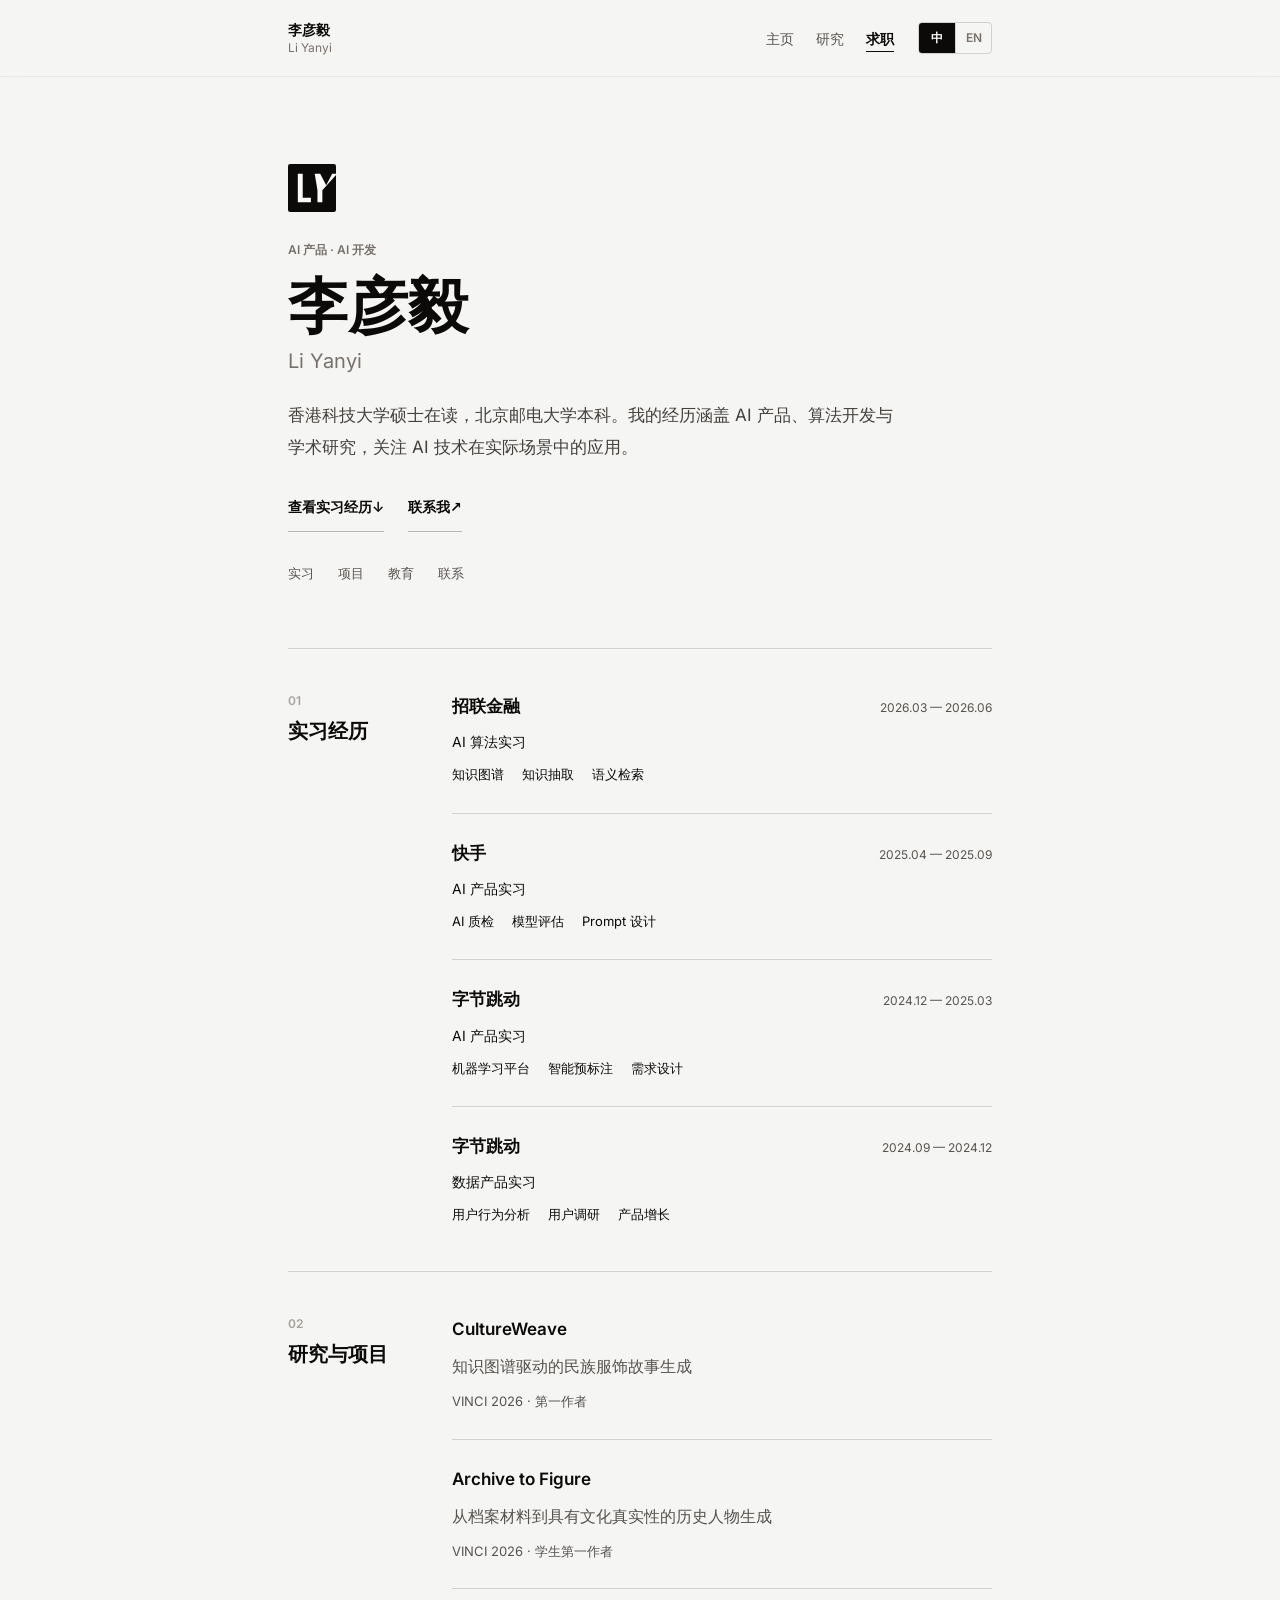
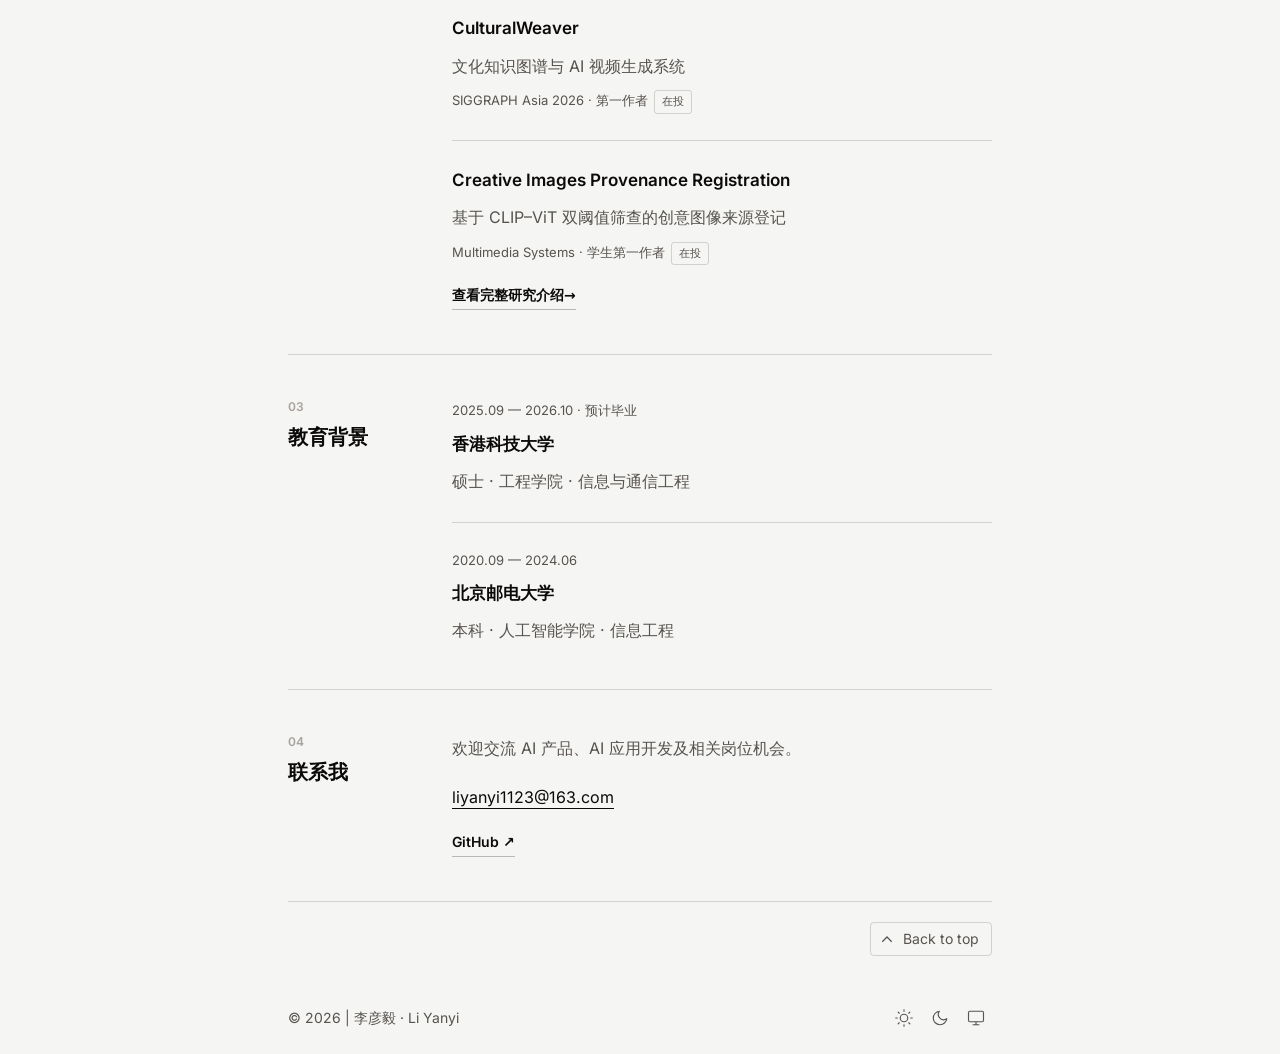
==== commit dca437c6: "Simplify career introduction and internship summaries" ====
--- a/career/index.html
+++ b/career/index.html
@@ -134,7 +134,7 @@
 </script><link rel="stylesheet" href="/_astro/career.CfvSCBL0.css">
 <link rel="stylesheet" href="/_astro/career.DJb2zrpa.css">
 <style>.audience-page{--audience-border: rgb(0 0 0 / .15);--audience-heading: #0c0a09}.dark .audience-page{--audience-border: rgb(255 255 255 / .15);--audience-heading: #fff}.audience-header .header-row{display:grid;grid-template-columns:1fr auto auto;gap:24px}.audience-header .language-switch{grid-column:3;grid-row:1}.audience-nav{display:flex;align-items:center;gap:22px;grid-column:2;grid-row:1;font-size:14px}.audience-nav a{display:flex;align-items:center;min-height:44px}.audience-nav a[aria-current=page]{color:var(--audience-heading);text-decoration:underline;text-underline-offset:7px;font-weight:600}.audience-skip{position:fixed;top:8px;left:12px;z-index:100;transform:translateY(-200%);background:#fff;color:#0c0a09;padding:12px}.audience-skip:focus{transform:translateY(0)}.audience-page .hero{min-height:0;padding-top:36px;padding-bottom:56px}.audience-page .brand-mark{width:48px;height:48px;margin-bottom:28px}.audience-page .eyebrow{letter-spacing:.07em;line-height:1.6}.audience-page .hero-copy{margin-top:24px;font-size:17px;line-height:1.9}.audience-actions{display:flex;flex-wrap:wrap;gap:8px 24px;margin-top:24px}.audience-actions .text-link{margin-top:0;min-height:44px;align-items:center}.page-jump{display:flex;flex-wrap:wrap;gap:8px 24px;margin-top:24px;font-size:13px}.page-jump a{min-height:36px;display:flex;align-items:center}.page-jump a:hover{text-decoration:underline;text-underline-offset:4px}.audience-section-copy{min-width:0;line-height:1.8}.audience-section-copy>*+*{margin-top:20px}.audience-page .profile-section{padding-top:44px;padding-bottom:44px}.audience-page h1,.audience-page h2,.audience-page h3{text-wrap:balance}.audience-page h3{font-size:17px;font-weight:600;line-height:1.6;color:var(--audience-heading)}.audience-page p{text-wrap:pretty}.entry-list>li+li{border-top:1px solid var(--audience-border);margin-top:26px;padding-top:26px}.entry-list>li>*+*{margin-top:9px}.entry-meta{font-size:13px;line-height:1.75}.entry-company{display:flex;flex-wrap:wrap;gap:8px 16px;align-items:baseline;justify-content:space-between}.entry-company time{font-size:12px;white-space:nowrap}.entry-role{font-size:14px;color:var(--audience-heading)}.evidence-list{list-style:disc;padding-left:20px}.evidence-list li+li{margin-top:12px}.work-tags{display:flex;gap:8px 18px;flex-wrap:wrap;margin-top:18px;font-size:13px;color:var(--audience-heading)}.work-tags span{display:inline-block}.skill-grid{display:grid;gap:24px}.skill-grid h3{margin-bottom:8px}.submission{display:inline-block;padding:1px 7px;border:1px solid var(--audience-border);font-size:11px;border-radius:3px;margin-left:6px}.audience-contact{overflow-wrap:anywhere;color:var(--audience-heading);text-decoration:underline;text-underline-offset:5px}.metric-list{display:grid;grid-template-columns:repeat(3,minmax(0,1fr));gap:20px;border-top:1px solid var(--audience-border);padding-top:24px;margin-top:32px;width:100%}.metric-list dt{font-size:26px;font-weight:600;line-height:1.3;color:var(--audience-heading)}.metric-list dd{font-size:12px;line-height:1.7;margin-top:6px}.audience-page .text-link svg{flex:none}@media (min-width:640px){.audience-page .profile-section{grid-template-columns:132px minmax(0,1fr);gap:32px}.skill-grid{grid-template-columns:1fr 1fr}}@media (max-width:639px){.audience-header .header-row{grid-template-columns:1fr auto;row-gap:4px}.audience-header .language-switch{grid-column:2}.audience-nav{grid-column:1/-1;grid-row:2;gap:24px}.audience-header{padding-bottom:4px}.audience-page main{padding-top:148px}.audience-page [id]{scroll-margin-top:140px}.audience-page .hero{padding-top:8px;padding-bottom:40px}.audience-page .hero h1{font-size:44px}.metric-list{gap:12px}.metric-list dt{font-size:24px}}
-</style></head> <body class="audience-page"> <a class="audience-skip" href="#main-content">Skip to content / 跳转到正文</a> <header class="audience-header"> <div class="mx-auto w-full max-w-screen-md px-5 sm:px-8">  <div class="header-row"> <a href="/" data-astro-reload aria-label="李彦毅主页 / Li Yanyi home"> <span class="brand-name">李彦毅</span><span class="brand-name-en" lang="en">Li Yanyi</span> </a> <div class="language-switch" role="group" aria-label="语言 / Language"> <button id="language-zh-button" type="button" aria-pressed="false" lang="zh-CN">中</button> <button id="language-en-button" type="button" aria-pressed="false" lang="en">EN</button> </div> <nav class="audience-nav" aria-label="个人主页导航 / Profile navigation"> <a href="/" data-astro-reload><span class="lang-zh" lang="zh-CN">主页</span><span class="lang-en" lang="en">Home</span></a><a href="/research/" data-astro-reload><span class="lang-zh" lang="zh-CN">研究</span><span class="lang-en" lang="en">Research</span></a><a href="/career/" data-astro-reload aria-current="page"><span class="lang-zh" lang="zh-CN">求职</span><span class="lang-en" lang="en">Career</span></a> </nav> </div>  </div> </header> <main id="main-content"> <div class="mx-auto w-full max-w-screen-md px-5 sm:px-8">  <section class="hero" aria-labelledby="page-title"> <img class="brand-mark" src="/liyanyi-mark.svg" width="48" height="48" alt="" aria-hidden="true"> <p class="eyebrow"><span class="lang-zh" lang="zh-CN">AI 产品 · AI 开发</span><span class="lang-en" lang="en">AI product · AI development</span></p> <h1 id="page-title">李彦毅</h1><p class="english-name" lang="en">Li Yanyi</p> <div class="hero-copy"><p><span class="lang-zh" lang="zh-CN">香港科技大学硕士在读，北京邮电大学本科。曾在字节跳动、快手与招联金融参与数据产品、AI 产品和算法相关实习，正在寻找 AI 产品与 AI 开发方向的工作机会。</span><span class="lang-en" lang="en">Master&#39;s student at HKUST and BUPT graduate, with internships in data products, AI products and algorithms at ByteDance, Kuaishou and Zhaolian Finance. I am looking for opportunities in AI product and AI development.</span></p></div> <div class="audience-actions"> <a class="text-link" href="#experience"><span class="lang-zh" lang="zh-CN">查看实习经历</span><span class="lang-en" lang="en">View my experience</span> ↓</a> <a class="text-link" href="mailto:liyanyi1123@163.com"><span class="lang-zh" lang="zh-CN">联系我</span><span class="lang-en" lang="en">Contact me</span> ↗</a> </div> <dl class="metric-list"> <div><dt>2,000+</dt><dd><span class="lang-zh" lang="zh-CN">临床知识单元 · 招联金融</span><span class="lang-en" lang="en">Clinical knowledge units · Zhaolian</span></dd></div> <div><dt>92%</dt><dd><span class="lang-zh" lang="zh-CN">核心知识召回率 · 招联金融</span><span class="lang-en" lang="en">Core knowledge recall · Zhaolian</span></dd></div> <div><dt>16 <span class="entry-meta"><span class="lang-zh" lang="zh-CN">人日/月</span><span class="lang-en" lang="en">days/mo</span></span></dt><dd><span class="lang-zh" lang="zh-CN">质检人力节省 · 快手</span><span class="lang-en" lang="en">Person-days saved in QA · Kuaishou</span></dd></div> </dl> <nav class="page-jump" aria-label="页内导航 / On this page"> <a href="#experience"><span class="lang-zh" lang="zh-CN">实习</span><span class="lang-en" lang="en">Experience</span></a><a href="#skills"><span class="lang-zh" lang="zh-CN">能力</span><span class="lang-en" lang="en">Skills</span></a><a href="#projects"><span class="lang-zh" lang="zh-CN">项目</span><span class="lang-en" lang="en">Projects</span></a><a href="#education"><span class="lang-zh" lang="zh-CN">教育</span><span class="lang-en" lang="en">Education</span></a><a href="#contact"><span class="lang-zh" lang="zh-CN">联系</span><span class="lang-en" lang="en">Contact</span></a> </nav> </section> <div class="section-list"> <section id="experience" class="profile-section" aria-labelledby="experience-title"> <div class="section-heading"> <p class="section-index">01</p> <h2 id="experience-title"><span class="lang-zh" lang="zh-CN">实习经历</span><span class="lang-en" lang="en">Experience</span></h2> </div> <div class="audience-section-copy"> <ol class="entry-list"> <li> <div class="entry-company"><h3><span class="lang-zh" lang="zh-CN">招联金融</span><span class="lang-en" lang="en">Zhaolian Finance</span></h3><time>2026.03 — 2026.06</time></div> <p class="entry-role"><span class="lang-zh" lang="zh-CN">人工智能研发中心</span><span class="lang-en" lang="en">AI R&amp;D Center</span> · <span class="lang-zh" lang="zh-CN">AI 算法实习</span><span class="lang-en" lang="en">AI algorithm internship</span></p> <p><span class="lang-zh" lang="zh-CN">参与仲思智能中医平台研发，围绕知识抽取和知识检索构建算法流程。</span><span class="lang-en" lang="en">Contributed to knowledge extraction and retrieval workflows for the Zhongsi intelligent traditional Chinese medicine platform.</span></p> <ul class="evidence-list"><li><span class="lang-zh" lang="zh-CN">结合 OCR、NLP 解析与知识规范化，从古籍和病历中抽取“病症—证型—方药”三元组，构建 2,000+ 临床知识单元。</span><span class="lang-en" lang="en">Combined OCR, NLP parsing and normalization to extract symptom–syndrome–prescription triples from historical texts and medical records, building 2,000+ clinical knowledge units.</span></li><li><span class="lang-zh" lang="zh-CN">融合向量检索、关键词召回、实体链接、图谱路径约束和重排序，将核心知识召回率提升至 92%。</span><span class="lang-en" lang="en">Combined vector retrieval, keyword recall, entity linking, graph-path constraints and reranking, bringing core knowledge recall to 92%.</span></li></ul> </li><li> <div class="entry-company"><h3><span class="lang-zh" lang="zh-CN">快手</span><span class="lang-en" lang="en">Kuaishou</span></h3><time>2025.04 — 2025.09</time></div> <p class="entry-role"><span class="lang-zh" lang="zh-CN">综合支持与效率</span><span class="lang-en" lang="en">Support &amp; Efficiency</span> · <span class="lang-zh" lang="zh-CN">AI 产品实习</span><span class="lang-en" lang="en">AI product internship</span></p> <p><span class="lang-zh" lang="zh-CN">参与 ITSM 和 Kit 产品线，利用大模型重构客服质检与培训流程。</span><span class="lang-en" lang="en">Worked on ITSM and Kit, applying LLMs to customer-service quality assurance and training workflows.</span></p> <ul class="evidence-list"><li><span class="lang-zh" lang="zh-CN">参与从 0 到 1 的产品方案设计，规划三阶段 MVP、质检规则与验证流程，质检成功率达到 98%，每月节省 16 人日。</span><span class="lang-en" lang="en">Helped design the product from inception through a three-stage MVP, quality rules and validation workflows; quality-check success reached 98%, saving 16 person-days per month.</span></li><li><span class="lang-zh" lang="zh-CN">开展模型效果与算力评估，设计动态 Prompt 链，将输出与理想集的差距降低 63%，推动质检效率提升 40%。</span><span class="lang-en" lang="en">Evaluated model quality and compute requirements; dynamic prompt chains reduced the gap to reference outputs by 63%, while model and strategy improvements increased quality-check efficiency by 40%.</span></li><li><span class="lang-zh" lang="zh-CN">搭建产品文档与 FAQ 体系，后续咨询量降低 65%+，业务方自主使用率提升至 90%。</span><span class="lang-en" lang="en">Created product documentation and FAQs, reducing follow-up inquiries by over 65% and bringing business users&#39; self-service adoption to 90%.</span></li></ul> </li><li> <div class="entry-company"><h3><span class="lang-zh" lang="zh-CN">字节跳动</span><span class="lang-en" lang="en">ByteDance</span></h3><time>2024.12 — 2025.03</time></div> <p class="entry-role"><span class="lang-zh" lang="zh-CN">AML 机器学习平台</span><span class="lang-en" lang="en">AML Machine Learning Platform</span> · <span class="lang-zh" lang="zh-CN">AI 产品实习</span><span class="lang-en" lang="en">AI product internship</span></p> <p><span class="lang-zh" lang="zh-CN">面向算法工程师，支持模型标注、开发、训练、评估与上线的完整流程。</span><span class="lang-en" lang="en">Supported a machine learning platform for algorithm engineers across annotation, development, training, evaluation and deployment.</span></p> <ul class="evidence-list"><li><span class="lang-zh" lang="zh-CN">梳理平台能力与架构，编写产品介绍、快速上手和帮助文档，减少 on-call 咨询 30%。</span><span class="lang-en" lang="en">Documented platform capabilities and architecture and wrote product guides, quickstarts and help content, reducing on-call inquiries by 30%.</span></li><li><span class="lang-zh" lang="zh-CN">设计模型标注工具重构方案，引入智能预标注，减少人工操作步骤 60%，服务 200+ 标注人员。</span><span class="lang-en" lang="en">Designed a revamp of model annotation tools with intelligent pre-annotation, reducing manual steps by 60% for over 200 annotators.</span></li></ul> </li><li> <div class="entry-company"><h3><span class="lang-zh" lang="zh-CN">字节跳动</span><span class="lang-en" lang="en">ByteDance</span></h3><time>2024.09 — 2024.12</time></div> <p class="entry-role"><span class="lang-zh" lang="zh-CN">Data 数据平台 · DataFinder</span><span class="lang-en" lang="en">Data Platform · DataFinder</span> · <span class="lang-zh" lang="zh-CN">数据产品实习</span><span class="lang-en" lang="en">Data product internship</span></p> <p><span class="lang-zh" lang="zh-CN">围绕用户行为分析，参与竞品调研、流量动线分析需求和产品增长。</span><span class="lang-en" lang="en">Worked on competitive research, traffic-path analytics requirements and product growth for a user-behavior analytics platform.</span></p> <ul class="evidence-list"><li><span class="lang-zh" lang="zh-CN">跟进 BTM 流量动线分析模块的需求落地，上线首周周活用户达到 500+，通过用户调研和场景推广推动三个月内月活增长 100%。</span><span class="lang-en" lang="en">Coordinated requirements for BTM traffic-path analysis, reaching over 500 weekly active users in its first week; research and scenario-based promotion supported 100% MAU growth over three months.</span></li><li><span class="lang-zh" lang="zh-CN">支持豆包业务的多主体分析调研，引入意图识别维度，单个对话内容分析准确率提升 5%。</span><span class="lang-en" lang="en">Supported multi-entity analytics research for Doubao and introduced intent-recognition dimensions, improving single-conversation analysis accuracy by 5%.</span></li></ul> </li> </ol> </div> </section> <section id="skills" class="profile-section" aria-labelledby="skills-title"> <div class="section-heading"> <p class="section-index">02</p> <h2 id="skills-title"><span class="lang-zh" lang="zh-CN">能力与方法</span><span class="lang-en" lang="en">Skills</span></h2> </div> <div class="audience-section-copy"> <div class="skill-grid"> <div><h3><span class="lang-zh" lang="zh-CN">AI 产品</span><span class="lang-en" lang="en">AI product</span></h3><p><span class="lang-zh" lang="zh-CN">用户与竞品调研、需求拆解、产品方案与流程设计、MVP 规划、产品文档、埋点分析和 NPS 调研。</span><span class="lang-en" lang="en">User and competitive research, requirements analysis, product and workflow design, MVP planning, documentation, product analytics and NPS research.</span></p></div> <div><h3><span class="lang-zh" lang="zh-CN">AI 开发</span><span class="lang-en" lang="en">AI development</span></h3><p><span class="lang-zh" lang="zh-CN">大模型应用、OCR 与 NLP 知识抽取、知识图谱、向量检索、实体链接与重排序、Prompt 链和模型效果评估。</span><span class="lang-en" lang="en">LLM applications, OCR and NLP knowledge extraction, knowledge graphs, vector retrieval, entity linking, reranking, prompt chains and model evaluation.</span></p></div> </div> </div> </section> <section id="projects" class="profile-section" aria-labelledby="projects-title"> <div class="section-heading"> <p class="section-index">03</p> <h2 id="projects-title"><span class="lang-zh" lang="zh-CN">研究与项目</span><span class="lang-en" lang="en">Projects</span></h2> </div> <div class="audience-section-copy"> <ol class="entry-list"><li><h3 lang="en">CultureWeave</h3><p><span class="lang-zh" lang="zh-CN">知识图谱驱动的民族服饰故事生成</span><span class="lang-en" lang="en">Knowledge graph-grounded generation for ethnic costume storytelling</span></p><p class="entry-meta">VINCI 2026 · <span class="lang-zh" lang="zh-CN">第一作者</span><span class="lang-en" lang="en">First author</span></p></li><li><h3 lang="en">Archive to Figure</h3><p><span class="lang-zh" lang="zh-CN">从档案材料到具有文化真实性的历史人物生成</span><span class="lang-en" lang="en">Generating culturally authentic historical figures from archival material</span></p><p class="entry-meta">VINCI 2026 · <span class="lang-zh" lang="zh-CN">学生第一作者</span><span class="lang-en" lang="en">Student first author</span></p></li><li><h3 lang="en">CulturalWeaver</h3><p><span class="lang-zh" lang="zh-CN">文化知识图谱与 AI 视频生成系统</span><span class="lang-en" lang="en">Cultural knowledge graphs for AI video generation</span></p><p class="entry-meta">SIGGRAPH Asia 2026 · <span class="lang-zh" lang="zh-CN">第一作者</span><span class="lang-en" lang="en">First author</span><span class="submission"><span class="lang-zh" lang="zh-CN">在投</span><span class="lang-en" lang="en">Submitted</span></span></p></li><li><h3 lang="en">Creative Images Provenance Registration</h3><p><span class="lang-zh" lang="zh-CN">基于 CLIP–ViT 双阈值筛查的创意图像来源登记</span><span class="lang-en" lang="en">Creative-image provenance registration with dual-threshold CLIP–ViT screening</span></p><p class="entry-meta">Multimedia Systems · <span class="lang-zh" lang="zh-CN">学生第一作者</span><span class="lang-en" lang="en">Student first author</span><span class="submission"><span class="lang-zh" lang="zh-CN">在投</span><span class="lang-en" lang="en">Submitted</span></span></p></li></ol> <a class="text-link" href="/research/" data-astro-reload><span class="lang-zh" lang="zh-CN">查看完整研究介绍</span><span class="lang-en" lang="en">Read my research profile</span> →</a> </div> </section> <section id="education" class="profile-section" aria-labelledby="education-title"> <div class="section-heading"> <p class="section-index">04</p> <h2 id="education-title"><span class="lang-zh" lang="zh-CN">教育背景</span><span class="lang-en" lang="en">Education</span></h2> </div> <div class="audience-section-copy"><ol class="entry-list education-list"> <li> <p class="entry-meta">2025.09 — 2026.10 · <span class="lang-zh" lang="zh-CN">预计毕业</span><span class="lang-en" lang="en">expected graduation</span></p> <h3><span class="lang-zh" lang="zh-CN">香港科技大学</span><span class="lang-en" lang="en">The Hong Kong University of Science and Technology</span></h3> <p><span class="lang-zh" lang="zh-CN">硕士 · 工程学院 · 信息与通信工程</span><span class="lang-en" lang="en">Master&#39;s · School of Engineering · Telecommunications</span></p> </li><li> <p class="entry-meta">2020.09 — 2024.06</p> <h3><span class="lang-zh" lang="zh-CN">北京邮电大学</span><span class="lang-en" lang="en">Beijing University of Posts and Telecommunications</span></h3> <p><span class="lang-zh" lang="zh-CN">本科 · 人工智能学院 · 信息工程</span><span class="lang-en" lang="en">Bachelor&#39;s · School of Artificial Intelligence · Information Engineering</span></p> </li> </ol></div> </section> <section id="contact" class="profile-section" aria-labelledby="contact-title"> <div class="section-heading"> <p class="section-index">05</p> <h2 id="contact-title"><span class="lang-zh" lang="zh-CN">联系我</span><span class="lang-en" lang="en">Contact</span></h2> </div> <div class="audience-section-copy"> <p><span class="lang-zh" lang="zh-CN">欢迎交流 AI 产品、AI 应用开发及相关岗位机会。</span><span class="lang-en" lang="en">I welcome conversations about AI product, AI application development and related roles.</span></p> <p><a class="audience-contact" href="mailto:liyanyi1123@163.com">liyanyi1123@163.com</a></p> <a class="text-link" href="https://github.com/liyanyi1123">GitHub ↗</a> </div> </section> </div>  </div> </main> <footer class="animate"> <div class="mx-auto w-full max-w-screen-md px-5 sm:px-8">  <div class="relative"> <div class="absolute right-0 -top-20"> <button id="back-to-top" class="relative group w-fit flex pl-8 pr-3 py-1.5 flex-nowrap rounded border border-black/15 dark:border-white/20 hover:bg-black/5 dark:hover:bg-white/5 hover:text-black dark:hover:text-white transition-colors duration-300 ease-in-out"> <svg xmlns="http://www.w3.org/2000/svg" viewBox="0 0 24 24" class="absolute top-1/2 left-2 -translate-y-1/2 size-4 stroke-2 fill-none stroke-current rotate-90"> <line x1="5" y1="12" x2="19" y2="12" class="translate-x-2 group-hover:translate-x-0 scale-x-0 group-hover:scale-x-100 transition-transform duration-300 ease-in-out"></line> <polyline points="12 5 5 12 12 19" class="translate-x-1 group-hover:translate-x-0 transition-transform duration-300 ease-in-out"></polyline> </svg> <div class="text-sm">
+</style></head> <body class="audience-page"> <a class="audience-skip" href="#main-content">Skip to content / 跳转到正文</a> <header class="audience-header"> <div class="mx-auto w-full max-w-screen-md px-5 sm:px-8">  <div class="header-row"> <a href="/" data-astro-reload aria-label="李彦毅主页 / Li Yanyi home"> <span class="brand-name">李彦毅</span><span class="brand-name-en" lang="en">Li Yanyi</span> </a> <div class="language-switch" role="group" aria-label="语言 / Language"> <button id="language-zh-button" type="button" aria-pressed="false" lang="zh-CN">中</button> <button id="language-en-button" type="button" aria-pressed="false" lang="en">EN</button> </div> <nav class="audience-nav" aria-label="个人主页导航 / Profile navigation"> <a href="/" data-astro-reload><span class="lang-zh" lang="zh-CN">主页</span><span class="lang-en" lang="en">Home</span></a><a href="/research/" data-astro-reload><span class="lang-zh" lang="zh-CN">研究</span><span class="lang-en" lang="en">Research</span></a><a href="/career/" data-astro-reload aria-current="page"><span class="lang-zh" lang="zh-CN">求职</span><span class="lang-en" lang="en">Career</span></a> </nav> </div>  </div> </header> <main id="main-content"> <div class="mx-auto w-full max-w-screen-md px-5 sm:px-8">  <section class="hero" aria-labelledby="page-title"> <img class="brand-mark" src="/liyanyi-mark.svg" width="48" height="48" alt="" aria-hidden="true"> <p class="eyebrow"><span class="lang-zh" lang="zh-CN">AI 产品 · AI 开发</span><span class="lang-en" lang="en">AI product · AI development</span></p> <h1 id="page-title">李彦毅</h1><p class="english-name" lang="en">Li Yanyi</p> <div class="hero-copy"><p><span class="lang-zh" lang="zh-CN">香港科技大学硕士在读，北京邮电大学本科。我的经历涵盖 AI 产品、算法开发与学术研究，关注 AI 技术在实际场景中的应用。</span><span class="lang-en" lang="en">Master&#39;s student at HKUST and BUPT graduate. My experience spans AI product work, algorithm development and academic research, with a focus on applying AI in real-world settings.</span></p></div> <div class="audience-actions"> <a class="text-link" href="#experience"><span class="lang-zh" lang="zh-CN">查看实习经历</span><span class="lang-en" lang="en">View my experience</span> ↓</a> <a class="text-link" href="mailto:liyanyi1123@163.com"><span class="lang-zh" lang="zh-CN">联系我</span><span class="lang-en" lang="en">Contact me</span> ↗</a> </div> <nav class="page-jump" aria-label="页内导航 / On this page"> <a href="#experience"><span class="lang-zh" lang="zh-CN">实习</span><span class="lang-en" lang="en">Experience</span></a><a href="#projects"><span class="lang-zh" lang="zh-CN">项目</span><span class="lang-en" lang="en">Projects</span></a><a href="#education"><span class="lang-zh" lang="zh-CN">教育</span><span class="lang-en" lang="en">Education</span></a><a href="#contact"><span class="lang-zh" lang="zh-CN">联系</span><span class="lang-en" lang="en">Contact</span></a> </nav> </section> <div class="section-list"> <section id="experience" class="profile-section" aria-labelledby="experience-title"> <div class="section-heading"> <p class="section-index">01</p> <h2 id="experience-title"><span class="lang-zh" lang="zh-CN">实习经历</span><span class="lang-en" lang="en">Experience</span></h2> </div> <div class="audience-section-copy"> <ol class="entry-list"> <li> <div class="entry-company"><h3><span class="lang-zh" lang="zh-CN">招联金融</span><span class="lang-en" lang="en">Zhaolian Finance</span></h3><time>2026.03 — 2026.06</time></div> <p class="entry-role"><span class="lang-zh" lang="zh-CN">AI 算法实习</span><span class="lang-en" lang="en">AI algorithm internship</span></p> <ul class="work-tags" aria-label="项目关键词 / Work themes"><li><span class="lang-zh" lang="zh-CN">知识图谱</span><span class="lang-en" lang="en">Knowledge graphs</span></li><li><span class="lang-zh" lang="zh-CN">知识抽取</span><span class="lang-en" lang="en">Knowledge extraction</span></li><li><span class="lang-zh" lang="zh-CN">语义检索</span><span class="lang-en" lang="en">Semantic retrieval</span></li></ul> </li><li> <div class="entry-company"><h3><span class="lang-zh" lang="zh-CN">快手</span><span class="lang-en" lang="en">Kuaishou</span></h3><time>2025.04 — 2025.09</time></div> <p class="entry-role"><span class="lang-zh" lang="zh-CN">AI 产品实习</span><span class="lang-en" lang="en">AI product internship</span></p> <ul class="work-tags" aria-label="项目关键词 / Work themes"><li><span class="lang-zh" lang="zh-CN">AI 质检</span><span class="lang-en" lang="en">AI quality assurance</span></li><li><span class="lang-zh" lang="zh-CN">模型评估</span><span class="lang-en" lang="en">Model evaluation</span></li><li><span class="lang-zh" lang="zh-CN">Prompt 设计</span><span class="lang-en" lang="en">Prompt design</span></li></ul> </li><li> <div class="entry-company"><h3><span class="lang-zh" lang="zh-CN">字节跳动</span><span class="lang-en" lang="en">ByteDance</span></h3><time>2024.12 — 2025.03</time></div> <p class="entry-role"><span class="lang-zh" lang="zh-CN">AI 产品实习</span><span class="lang-en" lang="en">AI product internship</span></p> <ul class="work-tags" aria-label="项目关键词 / Work themes"><li><span class="lang-zh" lang="zh-CN">机器学习平台</span><span class="lang-en" lang="en">ML platforms</span></li><li><span class="lang-zh" lang="zh-CN">智能预标注</span><span class="lang-en" lang="en">AI pre-annotation</span></li><li><span class="lang-zh" lang="zh-CN">需求设计</span><span class="lang-en" lang="en">Requirements design</span></li></ul> </li><li> <div class="entry-company"><h3><span class="lang-zh" lang="zh-CN">字节跳动</span><span class="lang-en" lang="en">ByteDance</span></h3><time>2024.09 — 2024.12</time></div> <p class="entry-role"><span class="lang-zh" lang="zh-CN">数据产品实习</span><span class="lang-en" lang="en">Data product internship</span></p> <ul class="work-tags" aria-label="项目关键词 / Work themes"><li><span class="lang-zh" lang="zh-CN">用户行为分析</span><span class="lang-en" lang="en">Behavior analytics</span></li><li><span class="lang-zh" lang="zh-CN">用户调研</span><span class="lang-en" lang="en">User research</span></li><li><span class="lang-zh" lang="zh-CN">产品增长</span><span class="lang-en" lang="en">Product growth</span></li></ul> </li> </ol> </div> </section> <section id="projects" class="profile-section" aria-labelledby="projects-title"> <div class="section-heading"> <p class="section-index">02</p> <h2 id="projects-title"><span class="lang-zh" lang="zh-CN">研究与项目</span><span class="lang-en" lang="en">Projects</span></h2> </div> <div class="audience-section-copy"> <ol class="entry-list"><li><h3 lang="en">CultureWeave</h3><p><span class="lang-zh" lang="zh-CN">知识图谱驱动的民族服饰故事生成</span><span class="lang-en" lang="en">Knowledge graph-grounded generation for ethnic costume storytelling</span></p><p class="entry-meta">VINCI 2026 · <span class="lang-zh" lang="zh-CN">第一作者</span><span class="lang-en" lang="en">First author</span></p></li><li><h3 lang="en">Archive to Figure</h3><p><span class="lang-zh" lang="zh-CN">从档案材料到具有文化真实性的历史人物生成</span><span class="lang-en" lang="en">Generating culturally authentic historical figures from archival material</span></p><p class="entry-meta">VINCI 2026 · <span class="lang-zh" lang="zh-CN">学生第一作者</span><span class="lang-en" lang="en">Student first author</span></p></li><li><h3 lang="en">CulturalWeaver</h3><p><span class="lang-zh" lang="zh-CN">文化知识图谱与 AI 视频生成系统</span><span class="lang-en" lang="en">Cultural knowledge graphs for AI video generation</span></p><p class="entry-meta">SIGGRAPH Asia 2026 · <span class="lang-zh" lang="zh-CN">第一作者</span><span class="lang-en" lang="en">First author</span><span class="submission"><span class="lang-zh" lang="zh-CN">在投</span><span class="lang-en" lang="en">Submitted</span></span></p></li><li><h3 lang="en">Creative Images Provenance Registration</h3><p><span class="lang-zh" lang="zh-CN">基于 CLIP–ViT 双阈值筛查的创意图像来源登记</span><span class="lang-en" lang="en">Creative-image provenance registration with dual-threshold CLIP–ViT screening</span></p><p class="entry-meta">Multimedia Systems · <span class="lang-zh" lang="zh-CN">学生第一作者</span><span class="lang-en" lang="en">Student first author</span><span class="submission"><span class="lang-zh" lang="zh-CN">在投</span><span class="lang-en" lang="en">Submitted</span></span></p></li></ol> <a class="text-link" href="/research/" data-astro-reload><span class="lang-zh" lang="zh-CN">查看完整研究介绍</span><span class="lang-en" lang="en">Read my research profile</span> →</a> </div> </section> <section id="education" class="profile-section" aria-labelledby="education-title"> <div class="section-heading"> <p class="section-index">03</p> <h2 id="education-title"><span class="lang-zh" lang="zh-CN">教育背景</span><span class="lang-en" lang="en">Education</span></h2> </div> <div class="audience-section-copy"><ol class="entry-list education-list"> <li> <p class="entry-meta">2025.09 — 2026.10 · <span class="lang-zh" lang="zh-CN">预计毕业</span><span class="lang-en" lang="en">expected graduation</span></p> <h3><span class="lang-zh" lang="zh-CN">香港科技大学</span><span class="lang-en" lang="en">The Hong Kong University of Science and Technology</span></h3> <p><span class="lang-zh" lang="zh-CN">硕士 · 工程学院 · 信息与通信工程</span><span class="lang-en" lang="en">Master&#39;s · School of Engineering · Telecommunications</span></p> </li><li> <p class="entry-meta">2020.09 — 2024.06</p> <h3><span class="lang-zh" lang="zh-CN">北京邮电大学</span><span class="lang-en" lang="en">Beijing University of Posts and Telecommunications</span></h3> <p><span class="lang-zh" lang="zh-CN">本科 · 人工智能学院 · 信息工程</span><span class="lang-en" lang="en">Bachelor&#39;s · School of Artificial Intelligence · Information Engineering</span></p> </li> </ol></div> </section> <section id="contact" class="profile-section" aria-labelledby="contact-title"> <div class="section-heading"> <p class="section-index">04</p> <h2 id="contact-title"><span class="lang-zh" lang="zh-CN">联系我</span><span class="lang-en" lang="en">Contact</span></h2> </div> <div class="audience-section-copy"> <p><span class="lang-zh" lang="zh-CN">欢迎交流 AI 产品、AI 应用开发及相关岗位机会。</span><span class="lang-en" lang="en">I welcome conversations about AI product, AI application development and related roles.</span></p> <p><a class="audience-contact" href="mailto:liyanyi1123@163.com">liyanyi1123@163.com</a></p> <a class="text-link" href="https://github.com/liyanyi1123">GitHub ↗</a> </div> </section> </div>  </div> </main> <footer class="animate"> <div class="mx-auto w-full max-w-screen-md px-5 sm:px-8">  <div class="relative"> <div class="absolute right-0 -top-20"> <button id="back-to-top" class="relative group w-fit flex pl-8 pr-3 py-1.5 flex-nowrap rounded border border-black/15 dark:border-white/20 hover:bg-black/5 dark:hover:bg-white/5 hover:text-black dark:hover:text-white transition-colors duration-300 ease-in-out"> <svg xmlns="http://www.w3.org/2000/svg" viewBox="0 0 24 24" class="absolute top-1/2 left-2 -translate-y-1/2 size-4 stroke-2 fill-none stroke-current rotate-90"> <line x1="5" y1="12" x2="19" y2="12" class="translate-x-2 group-hover:translate-x-0 scale-x-0 group-hover:scale-x-100 transition-transform duration-300 ease-in-out"></line> <polyline points="12 5 5 12 12 19" class="translate-x-1 group-hover:translate-x-0 transition-transform duration-300 ease-in-out"></polyline> </svg> <div class="text-sm">
 Back to top
 </div> </button> </div> </div> <div class="flex justify-between items-center"> <div>
 &copy; 2026 | 李彦毅 · Li Yanyi </div> <div class="flex flex-wrap gap-1 items-center"> <button id="light-theme-button" aria-label="浅色模式 / Light theme" class="group size-8 flex items-center justify-center rounded-full"> <svg xmlns="http://www.w3.org/2000/svg" width="18" height="18" viewBox="0 0 24 24" fill="none" stroke="currentColor" stroke-width="1.5" stroke-linecap="round" stroke-linejoin="round" class="group-hover:stroke-black group-hover:dark:stroke-white transition-colors duration-300 ease-in-out"> <circle cx="12" cy="12" r="5"></circle> <line x1="12" y1="1" x2="12" y2="3"></line> <line x1="12" y1="21" x2="12" y2="23"></line> <line x1="4.22" y1="4.22" x2="5.64" y2="5.64"></line> <line x1="18.36" y1="18.36" x2="19.78" y2="19.78"></line> <line x1="1" y1="12" x2="3" y2="12"></line> <line x1="21" y1="12" x2="23" y2="12"></line> <line x1="4.22" y1="19.78" x2="5.64" y2="18.36"></line> <line x1="18.36" y1="5.64" x2="19.78" y2="4.22"></line> </svg> </button> <button id="dark-theme-button" aria-label="深色模式 / Dark theme" class="group size-8 flex items-center justify-center rounded-full"> <svg xmlns="http://www.w3.org/2000/svg" width="18" height="18" viewBox="0 0 24 24" fill="none" stroke="currentColor" stroke-width="1.5" stroke-linecap="round" stroke-linejoin="round" class="group-hover:stroke-black group-hover:dark:stroke-white transition-colors duration-300 ease-in-out"> <path d="M21 12.79A9 9 0 1 1 11.21 3 7 7 0 0 0 21 12.79z"></path> </svg> </button> <button id="system-theme-button" aria-label="跟随系统 / System theme" class="group size-8 flex items-center justify-center rounded-full"> <svg xmlns="http://www.w3.org/2000/svg" width="18" height="18" viewBox="0 0 24 24" fill="none" stroke="currentColor" stroke-width="1.5" stroke-linecap="round" stroke-linejoin="round" class="group-hover:stroke-black group-hover:dark:stroke-white transition-colors duration-300 ease-in-out"> <rect x="2" y="3" width="20" height="14" rx="2" ry="2"></rect> <line x1="8" y1="21" x2="16" y2="21"></line> <line x1="12" y1="17" x2="12" y2="21"></line> </svg> </button> </div> </div>  </div> </footer> </body></html>
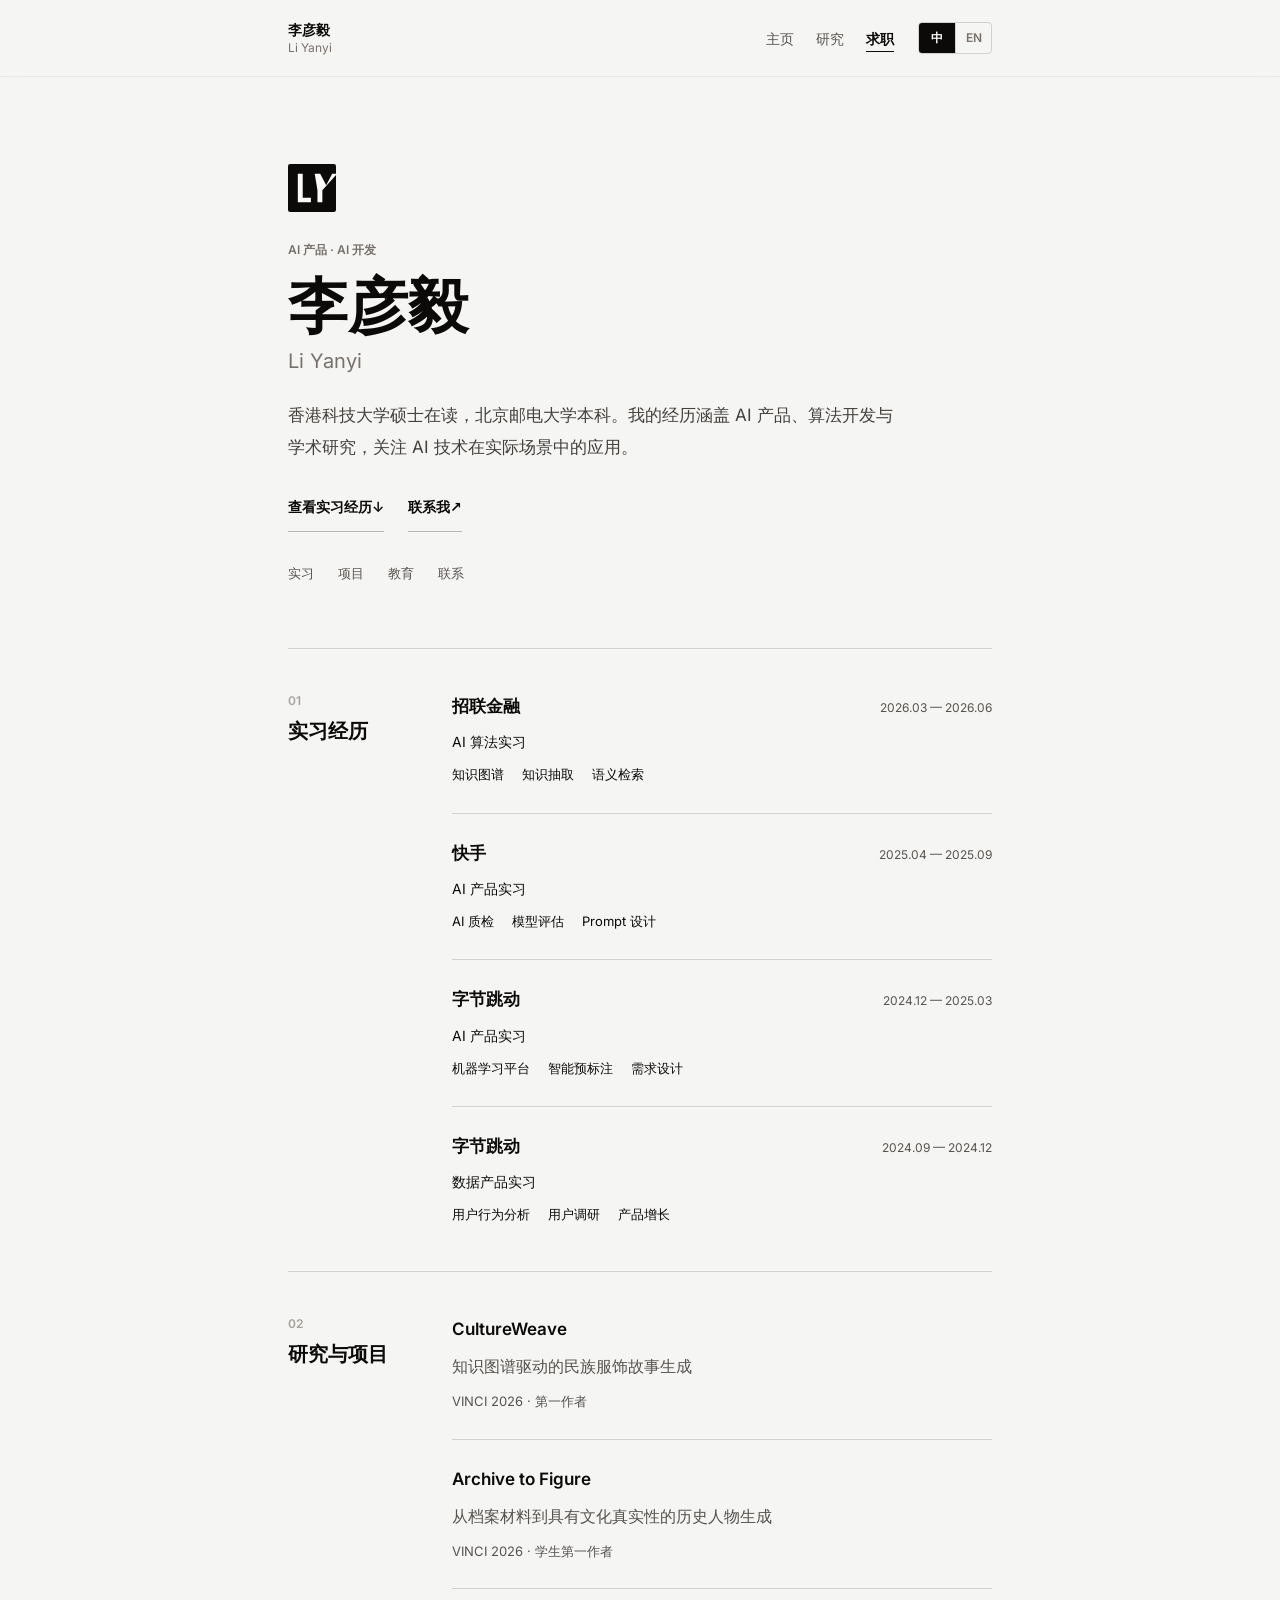
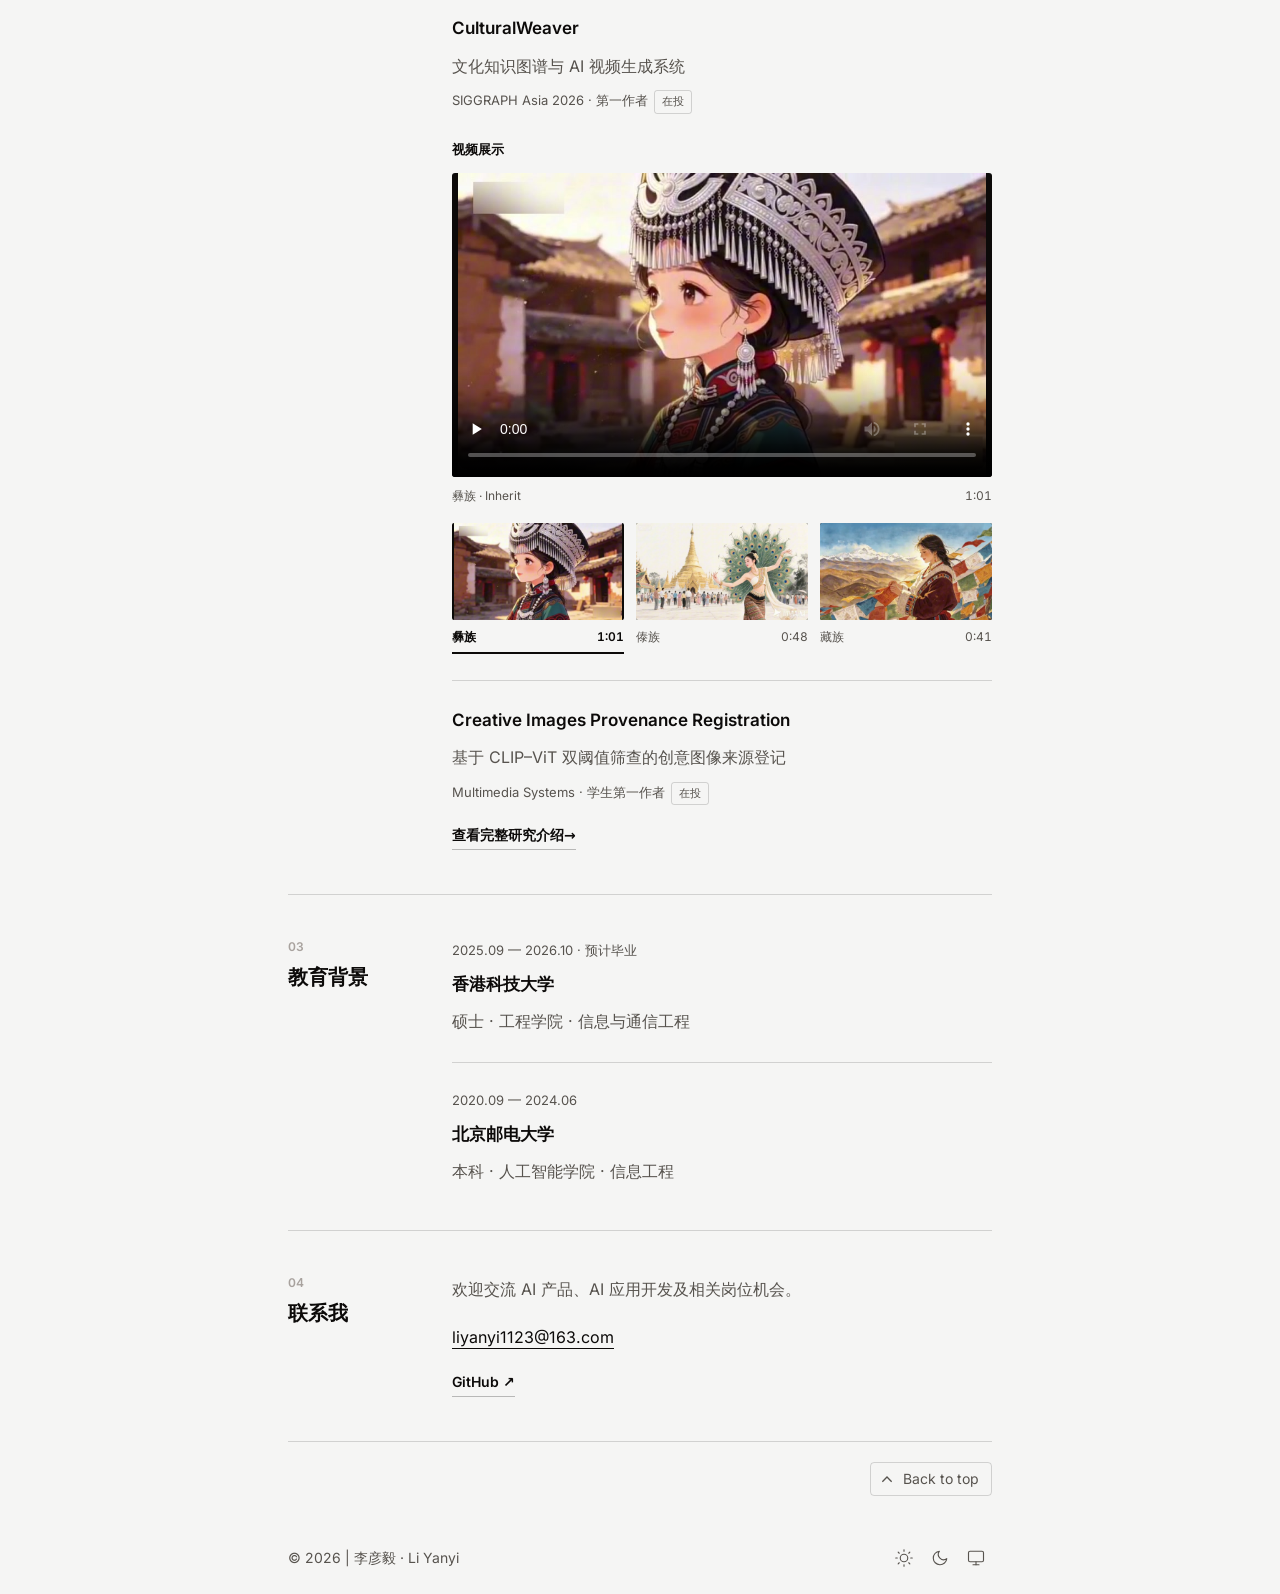
==== commit 31a2549f: "Add CulturalWeaver video demos to career and research profiles" ====
--- a/career/index.html
+++ b/career/index.html
@@ -131,10 +131,9 @@
   document.addEventListener("astro:after-swap", () => init());
   preloadTheme();
   preloadLanguage();
-</script><link rel="stylesheet" href="/_astro/career.CfvSCBL0.css">
-<link rel="stylesheet" href="/_astro/career.DJb2zrpa.css">
-<style>.audience-page{--audience-border: rgb(0 0 0 / .15);--audience-heading: #0c0a09}.dark .audience-page{--audience-border: rgb(255 255 255 / .15);--audience-heading: #fff}.audience-header .header-row{display:grid;grid-template-columns:1fr auto auto;gap:24px}.audience-header .language-switch{grid-column:3;grid-row:1}.audience-nav{display:flex;align-items:center;gap:22px;grid-column:2;grid-row:1;font-size:14px}.audience-nav a{display:flex;align-items:center;min-height:44px}.audience-nav a[aria-current=page]{color:var(--audience-heading);text-decoration:underline;text-underline-offset:7px;font-weight:600}.audience-skip{position:fixed;top:8px;left:12px;z-index:100;transform:translateY(-200%);background:#fff;color:#0c0a09;padding:12px}.audience-skip:focus{transform:translateY(0)}.audience-page .hero{min-height:0;padding-top:36px;padding-bottom:56px}.audience-page .brand-mark{width:48px;height:48px;margin-bottom:28px}.audience-page .eyebrow{letter-spacing:.07em;line-height:1.6}.audience-page .hero-copy{margin-top:24px;font-size:17px;line-height:1.9}.audience-actions{display:flex;flex-wrap:wrap;gap:8px 24px;margin-top:24px}.audience-actions .text-link{margin-top:0;min-height:44px;align-items:center}.page-jump{display:flex;flex-wrap:wrap;gap:8px 24px;margin-top:24px;font-size:13px}.page-jump a{min-height:36px;display:flex;align-items:center}.page-jump a:hover{text-decoration:underline;text-underline-offset:4px}.audience-section-copy{min-width:0;line-height:1.8}.audience-section-copy>*+*{margin-top:20px}.audience-page .profile-section{padding-top:44px;padding-bottom:44px}.audience-page h1,.audience-page h2,.audience-page h3{text-wrap:balance}.audience-page h3{font-size:17px;font-weight:600;line-height:1.6;color:var(--audience-heading)}.audience-page p{text-wrap:pretty}.entry-list>li+li{border-top:1px solid var(--audience-border);margin-top:26px;padding-top:26px}.entry-list>li>*+*{margin-top:9px}.entry-meta{font-size:13px;line-height:1.75}.entry-company{display:flex;flex-wrap:wrap;gap:8px 16px;align-items:baseline;justify-content:space-between}.entry-company time{font-size:12px;white-space:nowrap}.entry-role{font-size:14px;color:var(--audience-heading)}.evidence-list{list-style:disc;padding-left:20px}.evidence-list li+li{margin-top:12px}.work-tags{display:flex;gap:8px 18px;flex-wrap:wrap;margin-top:18px;font-size:13px;color:var(--audience-heading)}.work-tags span{display:inline-block}.skill-grid{display:grid;gap:24px}.skill-grid h3{margin-bottom:8px}.submission{display:inline-block;padding:1px 7px;border:1px solid var(--audience-border);font-size:11px;border-radius:3px;margin-left:6px}.audience-contact{overflow-wrap:anywhere;color:var(--audience-heading);text-decoration:underline;text-underline-offset:5px}.metric-list{display:grid;grid-template-columns:repeat(3,minmax(0,1fr));gap:20px;border-top:1px solid var(--audience-border);padding-top:24px;margin-top:32px;width:100%}.metric-list dt{font-size:26px;font-weight:600;line-height:1.3;color:var(--audience-heading)}.metric-list dd{font-size:12px;line-height:1.7;margin-top:6px}.audience-page .text-link svg{flex:none}@media (min-width:640px){.audience-page .profile-section{grid-template-columns:132px minmax(0,1fr);gap:32px}.skill-grid{grid-template-columns:1fr 1fr}}@media (max-width:639px){.audience-header .header-row{grid-template-columns:1fr auto;row-gap:4px}.audience-header .language-switch{grid-column:2}.audience-nav{grid-column:1/-1;grid-row:2;gap:24px}.audience-header{padding-bottom:4px}.audience-page main{padding-top:148px}.audience-page [id]{scroll-margin-top:140px}.audience-page .hero{padding-top:8px;padding-bottom:40px}.audience-page .hero h1{font-size:44px}.metric-list{gap:12px}.metric-list dt{font-size:24px}}
-</style></head> <body class="audience-page"> <a class="audience-skip" href="#main-content">Skip to content / 跳转到正文</a> <header class="audience-header"> <div class="mx-auto w-full max-w-screen-md px-5 sm:px-8">  <div class="header-row"> <a href="/" data-astro-reload aria-label="李彦毅主页 / Li Yanyi home"> <span class="brand-name">李彦毅</span><span class="brand-name-en" lang="en">Li Yanyi</span> </a> <div class="language-switch" role="group" aria-label="语言 / Language"> <button id="language-zh-button" type="button" aria-pressed="false" lang="zh-CN">中</button> <button id="language-en-button" type="button" aria-pressed="false" lang="en">EN</button> </div> <nav class="audience-nav" aria-label="个人主页导航 / Profile navigation"> <a href="/" data-astro-reload><span class="lang-zh" lang="zh-CN">主页</span><span class="lang-en" lang="en">Home</span></a><a href="/research/" data-astro-reload><span class="lang-zh" lang="zh-CN">研究</span><span class="lang-en" lang="en">Research</span></a><a href="/career/" data-astro-reload aria-current="page"><span class="lang-zh" lang="zh-CN">求职</span><span class="lang-en" lang="en">Career</span></a> </nav> </div>  </div> </header> <main id="main-content"> <div class="mx-auto w-full max-w-screen-md px-5 sm:px-8">  <section class="hero" aria-labelledby="page-title"> <img class="brand-mark" src="/liyanyi-mark.svg" width="48" height="48" alt="" aria-hidden="true"> <p class="eyebrow"><span class="lang-zh" lang="zh-CN">AI 产品 · AI 开发</span><span class="lang-en" lang="en">AI product · AI development</span></p> <h1 id="page-title">李彦毅</h1><p class="english-name" lang="en">Li Yanyi</p> <div class="hero-copy"><p><span class="lang-zh" lang="zh-CN">香港科技大学硕士在读，北京邮电大学本科。我的经历涵盖 AI 产品、算法开发与学术研究，关注 AI 技术在实际场景中的应用。</span><span class="lang-en" lang="en">Master&#39;s student at HKUST and BUPT graduate. My experience spans AI product work, algorithm development and academic research, with a focus on applying AI in real-world settings.</span></p></div> <div class="audience-actions"> <a class="text-link" href="#experience"><span class="lang-zh" lang="zh-CN">查看实习经历</span><span class="lang-en" lang="en">View my experience</span> ↓</a> <a class="text-link" href="mailto:liyanyi1123@163.com"><span class="lang-zh" lang="zh-CN">联系我</span><span class="lang-en" lang="en">Contact me</span> ↗</a> </div> <nav class="page-jump" aria-label="页内导航 / On this page"> <a href="#experience"><span class="lang-zh" lang="zh-CN">实习</span><span class="lang-en" lang="en">Experience</span></a><a href="#projects"><span class="lang-zh" lang="zh-CN">项目</span><span class="lang-en" lang="en">Projects</span></a><a href="#education"><span class="lang-zh" lang="zh-CN">教育</span><span class="lang-en" lang="en">Education</span></a><a href="#contact"><span class="lang-zh" lang="zh-CN">联系</span><span class="lang-en" lang="en">Contact</span></a> </nav> </section> <div class="section-list"> <section id="experience" class="profile-section" aria-labelledby="experience-title"> <div class="section-heading"> <p class="section-index">01</p> <h2 id="experience-title"><span class="lang-zh" lang="zh-CN">实习经历</span><span class="lang-en" lang="en">Experience</span></h2> </div> <div class="audience-section-copy"> <ol class="entry-list"> <li> <div class="entry-company"><h3><span class="lang-zh" lang="zh-CN">招联金融</span><span class="lang-en" lang="en">Zhaolian Finance</span></h3><time>2026.03 — 2026.06</time></div> <p class="entry-role"><span class="lang-zh" lang="zh-CN">AI 算法实习</span><span class="lang-en" lang="en">AI algorithm internship</span></p> <ul class="work-tags" aria-label="项目关键词 / Work themes"><li><span class="lang-zh" lang="zh-CN">知识图谱</span><span class="lang-en" lang="en">Knowledge graphs</span></li><li><span class="lang-zh" lang="zh-CN">知识抽取</span><span class="lang-en" lang="en">Knowledge extraction</span></li><li><span class="lang-zh" lang="zh-CN">语义检索</span><span class="lang-en" lang="en">Semantic retrieval</span></li></ul> </li><li> <div class="entry-company"><h3><span class="lang-zh" lang="zh-CN">快手</span><span class="lang-en" lang="en">Kuaishou</span></h3><time>2025.04 — 2025.09</time></div> <p class="entry-role"><span class="lang-zh" lang="zh-CN">AI 产品实习</span><span class="lang-en" lang="en">AI product internship</span></p> <ul class="work-tags" aria-label="项目关键词 / Work themes"><li><span class="lang-zh" lang="zh-CN">AI 质检</span><span class="lang-en" lang="en">AI quality assurance</span></li><li><span class="lang-zh" lang="zh-CN">模型评估</span><span class="lang-en" lang="en">Model evaluation</span></li><li><span class="lang-zh" lang="zh-CN">Prompt 设计</span><span class="lang-en" lang="en">Prompt design</span></li></ul> </li><li> <div class="entry-company"><h3><span class="lang-zh" lang="zh-CN">字节跳动</span><span class="lang-en" lang="en">ByteDance</span></h3><time>2024.12 — 2025.03</time></div> <p class="entry-role"><span class="lang-zh" lang="zh-CN">AI 产品实习</span><span class="lang-en" lang="en">AI product internship</span></p> <ul class="work-tags" aria-label="项目关键词 / Work themes"><li><span class="lang-zh" lang="zh-CN">机器学习平台</span><span class="lang-en" lang="en">ML platforms</span></li><li><span class="lang-zh" lang="zh-CN">智能预标注</span><span class="lang-en" lang="en">AI pre-annotation</span></li><li><span class="lang-zh" lang="zh-CN">需求设计</span><span class="lang-en" lang="en">Requirements design</span></li></ul> </li><li> <div class="entry-company"><h3><span class="lang-zh" lang="zh-CN">字节跳动</span><span class="lang-en" lang="en">ByteDance</span></h3><time>2024.09 — 2024.12</time></div> <p class="entry-role"><span class="lang-zh" lang="zh-CN">数据产品实习</span><span class="lang-en" lang="en">Data product internship</span></p> <ul class="work-tags" aria-label="项目关键词 / Work themes"><li><span class="lang-zh" lang="zh-CN">用户行为分析</span><span class="lang-en" lang="en">Behavior analytics</span></li><li><span class="lang-zh" lang="zh-CN">用户调研</span><span class="lang-en" lang="en">User research</span></li><li><span class="lang-zh" lang="zh-CN">产品增长</span><span class="lang-en" lang="en">Product growth</span></li></ul> </li> </ol> </div> </section> <section id="projects" class="profile-section" aria-labelledby="projects-title"> <div class="section-heading"> <p class="section-index">02</p> <h2 id="projects-title"><span class="lang-zh" lang="zh-CN">研究与项目</span><span class="lang-en" lang="en">Projects</span></h2> </div> <div class="audience-section-copy"> <ol class="entry-list"><li><h3 lang="en">CultureWeave</h3><p><span class="lang-zh" lang="zh-CN">知识图谱驱动的民族服饰故事生成</span><span class="lang-en" lang="en">Knowledge graph-grounded generation for ethnic costume storytelling</span></p><p class="entry-meta">VINCI 2026 · <span class="lang-zh" lang="zh-CN">第一作者</span><span class="lang-en" lang="en">First author</span></p></li><li><h3 lang="en">Archive to Figure</h3><p><span class="lang-zh" lang="zh-CN">从档案材料到具有文化真实性的历史人物生成</span><span class="lang-en" lang="en">Generating culturally authentic historical figures from archival material</span></p><p class="entry-meta">VINCI 2026 · <span class="lang-zh" lang="zh-CN">学生第一作者</span><span class="lang-en" lang="en">Student first author</span></p></li><li><h3 lang="en">CulturalWeaver</h3><p><span class="lang-zh" lang="zh-CN">文化知识图谱与 AI 视频生成系统</span><span class="lang-en" lang="en">Cultural knowledge graphs for AI video generation</span></p><p class="entry-meta">SIGGRAPH Asia 2026 · <span class="lang-zh" lang="zh-CN">第一作者</span><span class="lang-en" lang="en">First author</span><span class="submission"><span class="lang-zh" lang="zh-CN">在投</span><span class="lang-en" lang="en">Submitted</span></span></p></li><li><h3 lang="en">Creative Images Provenance Registration</h3><p><span class="lang-zh" lang="zh-CN">基于 CLIP–ViT 双阈值筛查的创意图像来源登记</span><span class="lang-en" lang="en">Creative-image provenance registration with dual-threshold CLIP–ViT screening</span></p><p class="entry-meta">Multimedia Systems · <span class="lang-zh" lang="zh-CN">学生第一作者</span><span class="lang-en" lang="en">Student first author</span><span class="submission"><span class="lang-zh" lang="zh-CN">在投</span><span class="lang-en" lang="en">Submitted</span></span></p></li></ol> <a class="text-link" href="/research/" data-astro-reload><span class="lang-zh" lang="zh-CN">查看完整研究介绍</span><span class="lang-en" lang="en">Read my research profile</span> →</a> </div> </section> <section id="education" class="profile-section" aria-labelledby="education-title"> <div class="section-heading"> <p class="section-index">03</p> <h2 id="education-title"><span class="lang-zh" lang="zh-CN">教育背景</span><span class="lang-en" lang="en">Education</span></h2> </div> <div class="audience-section-copy"><ol class="entry-list education-list"> <li> <p class="entry-meta">2025.09 — 2026.10 · <span class="lang-zh" lang="zh-CN">预计毕业</span><span class="lang-en" lang="en">expected graduation</span></p> <h3><span class="lang-zh" lang="zh-CN">香港科技大学</span><span class="lang-en" lang="en">The Hong Kong University of Science and Technology</span></h3> <p><span class="lang-zh" lang="zh-CN">硕士 · 工程学院 · 信息与通信工程</span><span class="lang-en" lang="en">Master&#39;s · School of Engineering · Telecommunications</span></p> </li><li> <p class="entry-meta">2020.09 — 2024.06</p> <h3><span class="lang-zh" lang="zh-CN">北京邮电大学</span><span class="lang-en" lang="en">Beijing University of Posts and Telecommunications</span></h3> <p><span class="lang-zh" lang="zh-CN">本科 · 人工智能学院 · 信息工程</span><span class="lang-en" lang="en">Bachelor&#39;s · School of Artificial Intelligence · Information Engineering</span></p> </li> </ol></div> </section> <section id="contact" class="profile-section" aria-labelledby="contact-title"> <div class="section-heading"> <p class="section-index">04</p> <h2 id="contact-title"><span class="lang-zh" lang="zh-CN">联系我</span><span class="lang-en" lang="en">Contact</span></h2> </div> <div class="audience-section-copy"> <p><span class="lang-zh" lang="zh-CN">欢迎交流 AI 产品、AI 应用开发及相关岗位机会。</span><span class="lang-en" lang="en">I welcome conversations about AI product, AI application development and related roles.</span></p> <p><a class="audience-contact" href="mailto:liyanyi1123@163.com">liyanyi1123@163.com</a></p> <a class="text-link" href="https://github.com/liyanyi1123">GitHub ↗</a> </div> </section> </div>  </div> </main> <footer class="animate"> <div class="mx-auto w-full max-w-screen-md px-5 sm:px-8">  <div class="relative"> <div class="absolute right-0 -top-20"> <button id="back-to-top" class="relative group w-fit flex pl-8 pr-3 py-1.5 flex-nowrap rounded border border-black/15 dark:border-white/20 hover:bg-black/5 dark:hover:bg-white/5 hover:text-black dark:hover:text-white transition-colors duration-300 ease-in-out"> <svg xmlns="http://www.w3.org/2000/svg" viewBox="0 0 24 24" class="absolute top-1/2 left-2 -translate-y-1/2 size-4 stroke-2 fill-none stroke-current rotate-90"> <line x1="5" y1="12" x2="19" y2="12" class="translate-x-2 group-hover:translate-x-0 scale-x-0 group-hover:scale-x-100 transition-transform duration-300 ease-in-out"></line> <polyline points="12 5 5 12 12 19" class="translate-x-1 group-hover:translate-x-0 transition-transform duration-300 ease-in-out"></polyline> </svg> <div class="text-sm">
+</script><link rel="stylesheet" href="/_astro/career.Cog3KpSc.css">
+<link rel="stylesheet" href="/_astro/career.R_KryZPl.css">
+<link rel="stylesheet" href="/_astro/career.D07_DOJv.css"></head> <body class="audience-page"> <a class="audience-skip" href="#main-content">Skip to content / 跳转到正文</a> <header class="audience-header"> <div class="mx-auto w-full max-w-screen-md px-5 sm:px-8">  <div class="header-row"> <a href="/" data-astro-reload aria-label="李彦毅主页 / Li Yanyi home"> <span class="brand-name">李彦毅</span><span class="brand-name-en" lang="en">Li Yanyi</span> </a> <div class="language-switch" role="group" aria-label="语言 / Language"> <button id="language-zh-button" type="button" aria-pressed="false" lang="zh-CN">中</button> <button id="language-en-button" type="button" aria-pressed="false" lang="en">EN</button> </div> <nav class="audience-nav" aria-label="个人主页导航 / Profile navigation"> <a href="/" data-astro-reload><span class="lang-zh" lang="zh-CN">主页</span><span class="lang-en" lang="en">Home</span></a><a href="/research/" data-astro-reload><span class="lang-zh" lang="zh-CN">研究</span><span class="lang-en" lang="en">Research</span></a><a href="/career/" data-astro-reload aria-current="page"><span class="lang-zh" lang="zh-CN">求职</span><span class="lang-en" lang="en">Career</span></a> </nav> </div>  </div> </header> <main id="main-content"> <div class="mx-auto w-full max-w-screen-md px-5 sm:px-8">  <section class="hero" aria-labelledby="page-title"> <img class="brand-mark" src="/liyanyi-mark.svg" width="48" height="48" alt="" aria-hidden="true"> <p class="eyebrow"><span class="lang-zh" lang="zh-CN">AI 产品 · AI 开发</span><span class="lang-en" lang="en">AI product · AI development</span></p> <h1 id="page-title">李彦毅</h1><p class="english-name" lang="en">Li Yanyi</p> <div class="hero-copy"><p><span class="lang-zh" lang="zh-CN">香港科技大学硕士在读，北京邮电大学本科。我的经历涵盖 AI 产品、算法开发与学术研究，关注 AI 技术在实际场景中的应用。</span><span class="lang-en" lang="en">Master&#39;s student at HKUST and BUPT graduate. My experience spans AI product work, algorithm development and academic research, with a focus on applying AI in real-world settings.</span></p></div> <div class="audience-actions"> <a class="text-link" href="#experience"><span class="lang-zh" lang="zh-CN">查看实习经历</span><span class="lang-en" lang="en">View my experience</span> ↓</a> <a class="text-link" href="mailto:liyanyi1123@163.com"><span class="lang-zh" lang="zh-CN">联系我</span><span class="lang-en" lang="en">Contact me</span> ↗</a> </div> <nav class="page-jump" aria-label="页内导航 / On this page"> <a href="#experience"><span class="lang-zh" lang="zh-CN">实习</span><span class="lang-en" lang="en">Experience</span></a><a href="#projects"><span class="lang-zh" lang="zh-CN">项目</span><span class="lang-en" lang="en">Projects</span></a><a href="#education"><span class="lang-zh" lang="zh-CN">教育</span><span class="lang-en" lang="en">Education</span></a><a href="#contact"><span class="lang-zh" lang="zh-CN">联系</span><span class="lang-en" lang="en">Contact</span></a> </nav> </section> <div class="section-list"> <section id="experience" class="profile-section" aria-labelledby="experience-title"> <div class="section-heading"> <p class="section-index">01</p> <h2 id="experience-title"><span class="lang-zh" lang="zh-CN">实习经历</span><span class="lang-en" lang="en">Experience</span></h2> </div> <div class="audience-section-copy"> <ol class="entry-list"> <li> <div class="entry-company"><h3><span class="lang-zh" lang="zh-CN">招联金融</span><span class="lang-en" lang="en">Zhaolian Finance</span></h3><time>2026.03 — 2026.06</time></div> <p class="entry-role"><span class="lang-zh" lang="zh-CN">AI 算法实习</span><span class="lang-en" lang="en">AI algorithm internship</span></p> <ul class="work-tags" aria-label="项目关键词 / Work themes"><li><span class="lang-zh" lang="zh-CN">知识图谱</span><span class="lang-en" lang="en">Knowledge graphs</span></li><li><span class="lang-zh" lang="zh-CN">知识抽取</span><span class="lang-en" lang="en">Knowledge extraction</span></li><li><span class="lang-zh" lang="zh-CN">语义检索</span><span class="lang-en" lang="en">Semantic retrieval</span></li></ul> </li><li> <div class="entry-company"><h3><span class="lang-zh" lang="zh-CN">快手</span><span class="lang-en" lang="en">Kuaishou</span></h3><time>2025.04 — 2025.09</time></div> <p class="entry-role"><span class="lang-zh" lang="zh-CN">AI 产品实习</span><span class="lang-en" lang="en">AI product internship</span></p> <ul class="work-tags" aria-label="项目关键词 / Work themes"><li><span class="lang-zh" lang="zh-CN">AI 质检</span><span class="lang-en" lang="en">AI quality assurance</span></li><li><span class="lang-zh" lang="zh-CN">模型评估</span><span class="lang-en" lang="en">Model evaluation</span></li><li><span class="lang-zh" lang="zh-CN">Prompt 设计</span><span class="lang-en" lang="en">Prompt design</span></li></ul> </li><li> <div class="entry-company"><h3><span class="lang-zh" lang="zh-CN">字节跳动</span><span class="lang-en" lang="en">ByteDance</span></h3><time>2024.12 — 2025.03</time></div> <p class="entry-role"><span class="lang-zh" lang="zh-CN">AI 产品实习</span><span class="lang-en" lang="en">AI product internship</span></p> <ul class="work-tags" aria-label="项目关键词 / Work themes"><li><span class="lang-zh" lang="zh-CN">机器学习平台</span><span class="lang-en" lang="en">ML platforms</span></li><li><span class="lang-zh" lang="zh-CN">智能预标注</span><span class="lang-en" lang="en">AI pre-annotation</span></li><li><span class="lang-zh" lang="zh-CN">需求设计</span><span class="lang-en" lang="en">Requirements design</span></li></ul> </li><li> <div class="entry-company"><h3><span class="lang-zh" lang="zh-CN">字节跳动</span><span class="lang-en" lang="en">ByteDance</span></h3><time>2024.09 — 2024.12</time></div> <p class="entry-role"><span class="lang-zh" lang="zh-CN">数据产品实习</span><span class="lang-en" lang="en">Data product internship</span></p> <ul class="work-tags" aria-label="项目关键词 / Work themes"><li><span class="lang-zh" lang="zh-CN">用户行为分析</span><span class="lang-en" lang="en">Behavior analytics</span></li><li><span class="lang-zh" lang="zh-CN">用户调研</span><span class="lang-en" lang="en">User research</span></li><li><span class="lang-zh" lang="zh-CN">产品增长</span><span class="lang-en" lang="en">Product growth</span></li></ul> </li> </ol> </div> </section> <section id="projects" class="profile-section" aria-labelledby="projects-title"> <div class="section-heading"> <p class="section-index">02</p> <h2 id="projects-title"><span class="lang-zh" lang="zh-CN">研究与项目</span><span class="lang-en" lang="en">Projects</span></h2> </div> <div class="audience-section-copy"> <ol class="entry-list"><li> <h3 lang="en">CultureWeave</h3><p><span class="lang-zh" lang="zh-CN">知识图谱驱动的民族服饰故事生成</span><span class="lang-en" lang="en">Knowledge graph-grounded generation for ethnic costume storytelling</span></p> <p class="entry-meta">VINCI 2026 · <span class="lang-zh" lang="zh-CN">第一作者</span><span class="lang-en" lang="en">First author</span></p>  </li><li> <h3 lang="en">Archive to Figure</h3><p><span class="lang-zh" lang="zh-CN">从档案材料到具有文化真实性的历史人物生成</span><span class="lang-en" lang="en">Generating culturally authentic historical figures from archival material</span></p> <p class="entry-meta">VINCI 2026 · <span class="lang-zh" lang="zh-CN">学生第一作者</span><span class="lang-en" lang="en">Student first author</span></p>  </li><li> <h3 lang="en">CulturalWeaver</h3><p><span class="lang-zh" lang="zh-CN">文化知识图谱与 AI 视频生成系统</span><span class="lang-en" lang="en">Cultural knowledge graphs for AI video generation</span></p> <p class="entry-meta">SIGGRAPH Asia 2026 · <span class="lang-zh" lang="zh-CN">第一作者</span><span class="lang-en" lang="en">First author</span><span class="submission"><span class="lang-zh" lang="zh-CN">在投</span><span class="lang-en" lang="en">Submitted</span></span></p> <culturalweaver-demos id="culturalweaver-demos" aria-labelledby="culturalweaver-demo-heading" data-astro-cid-stb4k4ik="true"> <h4 id="culturalweaver-demo-heading" data-astro-cid-stb4k4ik><span class="lang-zh" lang="zh-CN">视频展示</span><span class="lang-en" lang="en">Video demos</span></h4> <div class="demo-players" data-astro-cid-stb4k4ik> <figure id="demo-yi-inherit" data-astro-cid-stb4k4ik> <video controls playsinline preload="none" poster="/demos/culturalweaver/yi-inherit.jpg" width="1878" height="1080" aria-labelledby="caption-yi-inherit" data-astro-cid-stb4k4ik> <source src="/demos/culturalweaver/yi-inherit.mp4" type="video/mp4" data-astro-cid-stb4k4ik> <a href="/demos/culturalweaver/yi-inherit.mp4" data-astro-cid-stb4k4ik><span class="lang-zh" lang="zh-CN">打开视频</span><span class="lang-en" lang="en">Open video</span></a> </video> <figcaption id="caption-yi-inherit" data-astro-cid-stb4k4ik> <span data-astro-cid-stb4k4ik><span class="lang-zh" lang="zh-CN">彝族</span><span class="lang-en" lang="en">Yi</span> <span aria-hidden="true" data-astro-cid-stb4k4ik>·</span> <span lang="en" data-astro-cid-stb4k4ik>Inherit</span></span> <span class="demo-duration" data-astro-cid-stb4k4ik>1:01</span> </figcaption> </figure><figure id="demo-dai-blessings-in-clear-water" data-astro-cid-stb4k4ik> <video controls playsinline preload="none" poster="/demos/culturalweaver/dai-blessings-in-clear-water.jpg" width="1920" height="1080" aria-labelledby="caption-dai-blessings-in-clear-water" data-astro-cid-stb4k4ik> <source src="/demos/culturalweaver/dai-blessings-in-clear-water.mp4" type="video/mp4" data-astro-cid-stb4k4ik> <a href="/demos/culturalweaver/dai-blessings-in-clear-water.mp4" data-astro-cid-stb4k4ik><span class="lang-zh" lang="zh-CN">打开视频</span><span class="lang-en" lang="en">Open video</span></a> </video> <figcaption id="caption-dai-blessings-in-clear-water" data-astro-cid-stb4k4ik> <span data-astro-cid-stb4k4ik><span class="lang-zh" lang="zh-CN">傣族</span><span class="lang-en" lang="en">Dai</span> <span aria-hidden="true" data-astro-cid-stb4k4ik>·</span> <span lang="en" data-astro-cid-stb4k4ik>Blessings in Clear Water</span></span> <span class="demo-duration" data-astro-cid-stb4k4ik>0:48</span> </figcaption> </figure><figure id="demo-zang-snowland-tibetan-elegance" data-astro-cid-stb4k4ik> <video controls playsinline preload="none" poster="/demos/culturalweaver/zang-snowland-tibetan-elegance.jpg" width="1920" height="1080" aria-labelledby="caption-zang-snowland-tibetan-elegance" data-astro-cid-stb4k4ik> <source src="/demos/culturalweaver/zang-snowland-tibetan-elegance.mp4" type="video/mp4" data-astro-cid-stb4k4ik> <a href="/demos/culturalweaver/zang-snowland-tibetan-elegance.mp4" data-astro-cid-stb4k4ik><span class="lang-zh" lang="zh-CN">打开视频</span><span class="lang-en" lang="en">Open video</span></a> </video> <figcaption id="caption-zang-snowland-tibetan-elegance" data-astro-cid-stb4k4ik> <span data-astro-cid-stb4k4ik><span class="lang-zh" lang="zh-CN">藏族</span><span class="lang-en" lang="en">Zang</span> <span aria-hidden="true" data-astro-cid-stb4k4ik>·</span> <span lang="en" data-astro-cid-stb4k4ik>Snowland Tibetan Elegance</span></span> <span class="demo-duration" data-astro-cid-stb4k4ik>0:41</span> </figcaption> </figure> </div> <div class="demo-selector" role="group" aria-labelledby="culturalweaver-demo-heading" hidden data-astro-cid-stb4k4ik> <button type="button" aria-pressed="true" aria-controls="demo-yi-inherit" data-astro-cid-stb4k4ik> <img src="/demos/culturalweaver/yi-inherit.jpg" alt="" width="1878" height="1080" loading="lazy" data-astro-cid-stb4k4ik> <span class="demo-choice-label" data-astro-cid-stb4k4ik><span data-astro-cid-stb4k4ik><span class="lang-zh" lang="zh-CN">彝族</span><span class="lang-en" lang="en">Yi</span></span><span class="demo-duration" data-astro-cid-stb4k4ik>1:01</span></span> </button><button type="button" aria-pressed="false" aria-controls="demo-dai-blessings-in-clear-water" data-astro-cid-stb4k4ik> <img src="/demos/culturalweaver/dai-blessings-in-clear-water.jpg" alt="" width="1920" height="1080" loading="lazy" data-astro-cid-stb4k4ik> <span class="demo-choice-label" data-astro-cid-stb4k4ik><span data-astro-cid-stb4k4ik><span class="lang-zh" lang="zh-CN">傣族</span><span class="lang-en" lang="en">Dai</span></span><span class="demo-duration" data-astro-cid-stb4k4ik>0:48</span></span> </button><button type="button" aria-pressed="false" aria-controls="demo-zang-snowland-tibetan-elegance" data-astro-cid-stb4k4ik> <img src="/demos/culturalweaver/zang-snowland-tibetan-elegance.jpg" alt="" width="1920" height="1080" loading="lazy" data-astro-cid-stb4k4ik> <span class="demo-choice-label" data-astro-cid-stb4k4ik><span data-astro-cid-stb4k4ik><span class="lang-zh" lang="zh-CN">藏族</span><span class="lang-en" lang="en">Zang</span></span><span class="demo-duration" data-astro-cid-stb4k4ik>0:41</span></span> </button> </div> </culturalweaver-demos> <script type="module">class c extends HTMLElement{connectedCallback(){if(this.dataset.ready)return;this.dataset.ready="true";const s=Array.from(this.querySelectorAll(".demo-players > figure")),l=Array.from(this.querySelectorAll(".demo-selector button")),o=this.querySelector(".demo-selector");if(!o||!s.length||s.length!==l.length)return;const a=e=>{s.forEach((t,r)=>{r!==e&&t.querySelector("video")?.pause(),t.hidden=r!==e,l[r].setAttribute("aria-pressed",String(r===e))})};l.forEach((e,t)=>e.addEventListener("click",()=>a(t))),a(0),o.hidden=!1}}customElements.get("culturalweaver-demos")||customElements.define("culturalweaver-demos",c);</script>  </li><li> <h3 lang="en">Creative Images Provenance Registration</h3><p><span class="lang-zh" lang="zh-CN">基于 CLIP–ViT 双阈值筛查的创意图像来源登记</span><span class="lang-en" lang="en">Creative-image provenance registration with dual-threshold CLIP–ViT screening</span></p> <p class="entry-meta">Multimedia Systems · <span class="lang-zh" lang="zh-CN">学生第一作者</span><span class="lang-en" lang="en">Student first author</span><span class="submission"><span class="lang-zh" lang="zh-CN">在投</span><span class="lang-en" lang="en">Submitted</span></span></p>  </li></ol> <a class="text-link" href="/research/" data-astro-reload><span class="lang-zh" lang="zh-CN">查看完整研究介绍</span><span class="lang-en" lang="en">Read my research profile</span> →</a> </div> </section> <section id="education" class="profile-section" aria-labelledby="education-title"> <div class="section-heading"> <p class="section-index">03</p> <h2 id="education-title"><span class="lang-zh" lang="zh-CN">教育背景</span><span class="lang-en" lang="en">Education</span></h2> </div> <div class="audience-section-copy"><ol class="entry-list education-list"> <li> <p class="entry-meta">2025.09 — 2026.10 · <span class="lang-zh" lang="zh-CN">预计毕业</span><span class="lang-en" lang="en">expected graduation</span></p> <h3><span class="lang-zh" lang="zh-CN">香港科技大学</span><span class="lang-en" lang="en">The Hong Kong University of Science and Technology</span></h3> <p><span class="lang-zh" lang="zh-CN">硕士 · 工程学院 · 信息与通信工程</span><span class="lang-en" lang="en">Master&#39;s · School of Engineering · Telecommunications</span></p> </li><li> <p class="entry-meta">2020.09 — 2024.06</p> <h3><span class="lang-zh" lang="zh-CN">北京邮电大学</span><span class="lang-en" lang="en">Beijing University of Posts and Telecommunications</span></h3> <p><span class="lang-zh" lang="zh-CN">本科 · 人工智能学院 · 信息工程</span><span class="lang-en" lang="en">Bachelor&#39;s · School of Artificial Intelligence · Information Engineering</span></p> </li> </ol></div> </section> <section id="contact" class="profile-section" aria-labelledby="contact-title"> <div class="section-heading"> <p class="section-index">04</p> <h2 id="contact-title"><span class="lang-zh" lang="zh-CN">联系我</span><span class="lang-en" lang="en">Contact</span></h2> </div> <div class="audience-section-copy"> <p><span class="lang-zh" lang="zh-CN">欢迎交流 AI 产品、AI 应用开发及相关岗位机会。</span><span class="lang-en" lang="en">I welcome conversations about AI product, AI application development and related roles.</span></p> <p><a class="audience-contact" href="mailto:liyanyi1123@163.com">liyanyi1123@163.com</a></p> <a class="text-link" href="https://github.com/liyanyi1123">GitHub ↗</a> </div> </section> </div>  </div> </main> <footer class="animate"> <div class="mx-auto w-full max-w-screen-md px-5 sm:px-8">  <div class="relative"> <div class="absolute right-0 -top-20"> <button id="back-to-top" class="relative group w-fit flex pl-8 pr-3 py-1.5 flex-nowrap rounded border border-black/15 dark:border-white/20 hover:bg-black/5 dark:hover:bg-white/5 hover:text-black dark:hover:text-white transition-colors duration-300 ease-in-out"> <svg xmlns="http://www.w3.org/2000/svg" viewBox="0 0 24 24" class="absolute top-1/2 left-2 -translate-y-1/2 size-4 stroke-2 fill-none stroke-current rotate-90"> <line x1="5" y1="12" x2="19" y2="12" class="translate-x-2 group-hover:translate-x-0 scale-x-0 group-hover:scale-x-100 transition-transform duration-300 ease-in-out"></line> <polyline points="12 5 5 12 12 19" class="translate-x-1 group-hover:translate-x-0 transition-transform duration-300 ease-in-out"></polyline> </svg> <div class="text-sm">
 Back to top
 </div> </button> </div> </div> <div class="flex justify-between items-center"> <div>
 &copy; 2026 | 李彦毅 · Li Yanyi </div> <div class="flex flex-wrap gap-1 items-center"> <button id="light-theme-button" aria-label="浅色模式 / Light theme" class="group size-8 flex items-center justify-center rounded-full"> <svg xmlns="http://www.w3.org/2000/svg" width="18" height="18" viewBox="0 0 24 24" fill="none" stroke="currentColor" stroke-width="1.5" stroke-linecap="round" stroke-linejoin="round" class="group-hover:stroke-black group-hover:dark:stroke-white transition-colors duration-300 ease-in-out"> <circle cx="12" cy="12" r="5"></circle> <line x1="12" y1="1" x2="12" y2="3"></line> <line x1="12" y1="21" x2="12" y2="23"></line> <line x1="4.22" y1="4.22" x2="5.64" y2="5.64"></line> <line x1="18.36" y1="18.36" x2="19.78" y2="19.78"></line> <line x1="1" y1="12" x2="3" y2="12"></line> <line x1="21" y1="12" x2="23" y2="12"></line> <line x1="4.22" y1="19.78" x2="5.64" y2="18.36"></line> <line x1="18.36" y1="5.64" x2="19.78" y2="4.22"></line> </svg> </button> <button id="dark-theme-button" aria-label="深色模式 / Dark theme" class="group size-8 flex items-center justify-center rounded-full"> <svg xmlns="http://www.w3.org/2000/svg" width="18" height="18" viewBox="0 0 24 24" fill="none" stroke="currentColor" stroke-width="1.5" stroke-linecap="round" stroke-linejoin="round" class="group-hover:stroke-black group-hover:dark:stroke-white transition-colors duration-300 ease-in-out"> <path d="M21 12.79A9 9 0 1 1 11.21 3 7 7 0 0 0 21 12.79z"></path> </svg> </button> <button id="system-theme-button" aria-label="跟随系统 / System theme" class="group size-8 flex items-center justify-center rounded-full"> <svg xmlns="http://www.w3.org/2000/svg" width="18" height="18" viewBox="0 0 24 24" fill="none" stroke="currentColor" stroke-width="1.5" stroke-linecap="round" stroke-linejoin="round" class="group-hover:stroke-black group-hover:dark:stroke-white transition-colors duration-300 ease-in-out"> <rect x="2" y="3" width="20" height="14" rx="2" ry="2"></rect> <line x1="8" y1="21" x2="16" y2="21"></line> <line x1="12" y1="17" x2="12" y2="21"></line> </svg> </button> </div> </div>  </div> </footer> </body></html>
--- a/_astro/career.Cog3KpSc.css
+++ b/_astro/career.Cog3KpSc.css
@@ -0,0 +1 @@
+*,:before,:after{--tw-border-spacing-x: 0;--tw-border-spacing-y: 0;--tw-translate-x: 0;--tw-translate-y: 0;--tw-rotate: 0;--tw-skew-x: 0;--tw-skew-y: 0;--tw-scale-x: 1;--tw-scale-y: 1;--tw-pan-x: ;--tw-pan-y: ;--tw-pinch-zoom: ;--tw-scroll-snap-strictness: proximity;--tw-gradient-from-position: ;--tw-gradient-via-position: ;--tw-gradient-to-position: ;--tw-ordinal: ;--tw-slashed-zero: ;--tw-numeric-figure: ;--tw-numeric-spacing: ;--tw-numeric-fraction: ;--tw-ring-inset: ;--tw-ring-offset-width: 0px;--tw-ring-offset-color: #fff;--tw-ring-color: rgb(59 130 246 / .5);--tw-ring-offset-shadow: 0 0 #0000;--tw-ring-shadow: 0 0 #0000;--tw-shadow: 0 0 #0000;--tw-shadow-colored: 0 0 #0000;--tw-blur: ;--tw-brightness: ;--tw-contrast: ;--tw-grayscale: ;--tw-hue-rotate: ;--tw-invert: ;--tw-saturate: ;--tw-sepia: ;--tw-drop-shadow: ;--tw-backdrop-blur: ;--tw-backdrop-brightness: ;--tw-backdrop-contrast: ;--tw-backdrop-grayscale: ;--tw-backdrop-hue-rotate: ;--tw-backdrop-invert: ;--tw-backdrop-opacity: ;--tw-backdrop-saturate: ;--tw-backdrop-sepia: ;--tw-contain-size: ;--tw-contain-layout: ;--tw-contain-paint: ;--tw-contain-style: }::backdrop{--tw-border-spacing-x: 0;--tw-border-spacing-y: 0;--tw-translate-x: 0;--tw-translate-y: 0;--tw-rotate: 0;--tw-skew-x: 0;--tw-skew-y: 0;--tw-scale-x: 1;--tw-scale-y: 1;--tw-pan-x: ;--tw-pan-y: ;--tw-pinch-zoom: ;--tw-scroll-snap-strictness: proximity;--tw-gradient-from-position: ;--tw-gradient-via-position: ;--tw-gradient-to-position: ;--tw-ordinal: ;--tw-slashed-zero: ;--tw-numeric-figure: ;--tw-numeric-spacing: ;--tw-numeric-fraction: ;--tw-ring-inset: ;--tw-ring-offset-width: 0px;--tw-ring-offset-color: #fff;--tw-ring-color: rgb(59 130 246 / .5);--tw-ring-offset-shadow: 0 0 #0000;--tw-ring-shadow: 0 0 #0000;--tw-shadow: 0 0 #0000;--tw-shadow-colored: 0 0 #0000;--tw-blur: ;--tw-brightness: ;--tw-contrast: ;--tw-grayscale: ;--tw-hue-rotate: ;--tw-invert: ;--tw-saturate: ;--tw-sepia: ;--tw-drop-shadow: ;--tw-backdrop-blur: ;--tw-backdrop-brightness: ;--tw-backdrop-contrast: ;--tw-backdrop-grayscale: ;--tw-backdrop-hue-rotate: ;--tw-backdrop-invert: ;--tw-backdrop-opacity: ;--tw-backdrop-saturate: ;--tw-backdrop-sepia: ;--tw-contain-size: ;--tw-contain-layout: ;--tw-contain-paint: ;--tw-contain-style: }*,:before,:after{box-sizing:border-box;border-width:0;border-style:solid;border-color:#e5e7eb}:before,:after{--tw-content: ""}html,:host{line-height:1.5;-webkit-text-size-adjust:100%;-moz-tab-size:4;-o-tab-size:4;tab-size:4;font-family:Inter,PingFang SC,Hiragino Sans GB,Microsoft YaHei,ui-sans-serif,system-ui,sans-serif,"Apple Color Emoji","Segoe UI Emoji",Segoe UI Symbol,"Noto Color Emoji";font-feature-settings:normal;font-variation-settings:normal;-webkit-tap-highlight-color:transparent}body{margin:0;line-height:inherit}hr{height:0;color:inherit;border-top-width:1px}abbr:where([title]){-webkit-text-decoration:underline dotted;text-decoration:underline dotted}h1,h2,h3,h4,h5,h6{font-size:inherit;font-weight:inherit}a{color:inherit;text-decoration:inherit}b,strong{font-weight:bolder}code,kbd,samp,pre{font-family:ui-monospace,SFMono-Regular,Menlo,Monaco,Consolas,Liberation Mono,Courier New,monospace;font-feature-settings:normal;font-variation-settings:normal;font-size:1em}small{font-size:80%}sub,sup{font-size:75%;line-height:0;position:relative;vertical-align:baseline}sub{bottom:-.25em}sup{top:-.5em}table{text-indent:0;border-color:inherit;border-collapse:collapse}button,input,optgroup,select,textarea{font-family:inherit;font-feature-settings:inherit;font-variation-settings:inherit;font-size:100%;font-weight:inherit;line-height:inherit;letter-spacing:inherit;color:inherit;margin:0;padding:0}button,select{text-transform:none}button,input:where([type=button]),input:where([type=reset]),input:where([type=submit]){-webkit-appearance:button;background-color:transparent;background-image:none}:-moz-focusring{outline:auto}:-moz-ui-invalid{box-shadow:none}progress{vertical-align:baseline}::-webkit-inner-spin-button,::-webkit-outer-spin-button{height:auto}[type=search]{-webkit-appearance:textfield;outline-offset:-2px}::-webkit-search-decoration{-webkit-appearance:none}::-webkit-file-upload-button{-webkit-appearance:button;font:inherit}summary{display:list-item}blockquote,dl,dd,h1,h2,h3,h4,h5,h6,hr,figure,p,pre{margin:0}fieldset{margin:0;padding:0}legend{padding:0}ol,ul,menu{list-style:none;margin:0;padding:0}dialog{padding:0}textarea{resize:vertical}input::-moz-placeholder,textarea::-moz-placeholder{opacity:1;color:#9ca3af}input::placeholder,textarea::placeholder{opacity:1;color:#9ca3af}button,[role=button]{cursor:pointer}:disabled{cursor:default}img,svg,video,canvas,audio,iframe,embed,object{display:block;vertical-align:middle}img,video{max-width:100%;height:auto}[hidden]:where(:not([hidden=until-found])){display:none}.absolute{position:absolute}.relative{position:relative}.-top-20{top:-5rem}.left-2{left:.5rem}.right-0{right:0}.right-2{right:.5rem}.top-1\/2{top:50%}.mx-auto{margin-left:auto;margin-right:auto}.block{display:block}.inline-block{display:inline-block}.flex{display:flex}.inline-flex{display:inline-flex}.grid{display:grid}.hidden{display:none}.size-4{width:1rem;height:1rem}.size-5{width:1.25rem;height:1.25rem}.size-8{width:2rem;height:2rem}.w-fit{width:-moz-fit-content;width:fit-content}.w-full{width:100%}.max-w-\[42rem\]{max-width:42rem}.max-w-screen-md{max-width:768px}.flex-1{flex:1 1 0%}.-translate-x-1{--tw-translate-x: -.25rem;transform:translate(var(--tw-translate-x),var(--tw-translate-y)) rotate(var(--tw-rotate)) skew(var(--tw-skew-x)) skewY(var(--tw-skew-y)) scaleX(var(--tw-scale-x)) scaleY(var(--tw-scale-y))}.-translate-y-1\/2{--tw-translate-y: -50%;transform:translate(var(--tw-translate-x),var(--tw-translate-y)) rotate(var(--tw-rotate)) skew(var(--tw-skew-x)) skewY(var(--tw-skew-y)) scaleX(var(--tw-scale-x)) scaleY(var(--tw-scale-y))}.translate-x-1{--tw-translate-x: .25rem;transform:translate(var(--tw-translate-x),var(--tw-translate-y)) rotate(var(--tw-rotate)) skew(var(--tw-skew-x)) skewY(var(--tw-skew-y)) scaleX(var(--tw-scale-x)) scaleY(var(--tw-scale-y))}.translate-x-2{--tw-translate-x: .5rem;transform:translate(var(--tw-translate-x),var(--tw-translate-y)) rotate(var(--tw-rotate)) skew(var(--tw-skew-x)) skewY(var(--tw-skew-y)) scaleX(var(--tw-scale-x)) scaleY(var(--tw-scale-y))}.translate-x-3{--tw-translate-x: .75rem;transform:translate(var(--tw-translate-x),var(--tw-translate-y)) rotate(var(--tw-rotate)) skew(var(--tw-skew-x)) skewY(var(--tw-skew-y)) scaleX(var(--tw-scale-x)) scaleY(var(--tw-scale-y))}.rotate-90{--tw-rotate: 90deg;transform:translate(var(--tw-translate-x),var(--tw-translate-y)) rotate(var(--tw-rotate)) skew(var(--tw-skew-x)) skewY(var(--tw-skew-y)) scaleX(var(--tw-scale-x)) scaleY(var(--tw-scale-y))}.scale-x-0{--tw-scale-x: 0;transform:translate(var(--tw-translate-x),var(--tw-translate-y)) rotate(var(--tw-rotate)) skew(var(--tw-skew-x)) skewY(var(--tw-skew-y)) scaleX(var(--tw-scale-x)) scaleY(var(--tw-scale-y))}.grid-cols-\[2rem_minmax\(0\,1fr\)\]{grid-template-columns:2rem minmax(0,1fr)}.flex-col{flex-direction:column}.flex-wrap{flex-wrap:wrap}.flex-nowrap{flex-wrap:nowrap}.items-center{align-items:center}.justify-center{justify-content:center}.justify-between{justify-content:space-between}.gap-1{gap:.25rem}.gap-2{gap:.5rem}.gap-3{gap:.75rem}.space-y-1>:not([hidden])~:not([hidden]){--tw-space-y-reverse: 0;margin-top:calc(.25rem * calc(1 - var(--tw-space-y-reverse)));margin-bottom:calc(.25rem * var(--tw-space-y-reverse))}.truncate{overflow:hidden;text-overflow:ellipsis;white-space:nowrap}.rounded{border-radius:.25rem}.rounded-full{border-radius:9999px}.rounded-lg{border-radius:.5rem}.border{border-width:1px}.border-b{border-bottom-width:1px}.border-t{border-top-width:1px}.border-black\/10{border-color:#0000001a}.border-black\/15{border-color:#00000026}.border-black\/25{border-color:#00000040}.fill-none{fill:none}.stroke-current{stroke:currentColor}.stroke-2{stroke-width:2}.px-4{padding-left:1rem;padding-right:1rem}.px-5{padding-left:1.25rem;padding-right:1.25rem}.py-1\.5{padding-top:.375rem;padding-bottom:.375rem}.py-3{padding-top:.75rem;padding-bottom:.75rem}.py-4{padding-top:1rem;padding-bottom:1rem}.py-5{padding-top:1.25rem;padding-bottom:1.25rem}.pb-1{padding-bottom:.25rem}.pl-7{padding-left:1.75rem}.pl-8{padding-left:2rem}.pr-10{padding-right:2.5rem}.pr-3{padding-right:.75rem}.pt-0\.5{padding-top:.125rem}.text-sm{font-size:.875rem;line-height:1.25rem}.text-xs{font-size:.75rem;line-height:1rem}.font-semibold{font-weight:600}.leading-6{line-height:1.5rem}.text-current{color:currentColor}.text-stone-400{--tw-text-opacity: 1;color:rgb(168 162 158 / var(--tw-text-opacity, 1))}.text-stone-500{--tw-text-opacity: 1;color:rgb(120 113 108 / var(--tw-text-opacity, 1))}.text-stone-950{--tw-text-opacity: 1;color:rgb(12 10 9 / var(--tw-text-opacity, 1))}.underline{text-decoration-line:underline}.decoration-black\/15{text-decoration-color:#00000026}.underline-offset-2{text-underline-offset:2px}.outline{outline-style:solid}.transition{transition-property:color,background-color,border-color,text-decoration-color,fill,stroke,opacity,box-shadow,transform,filter,backdrop-filter;transition-timing-function:cubic-bezier(.4,0,.2,1);transition-duration:.15s}.transition-colors{transition-property:color,background-color,border-color,text-decoration-color,fill,stroke;transition-timing-function:cubic-bezier(.4,0,.2,1);transition-duration:.15s}.transition-transform{transition-property:transform;transition-timing-function:cubic-bezier(.4,0,.2,1);transition-duration:.15s}.duration-200{transition-duration:.2s}.duration-300{transition-duration:.3s}.ease-in-out{transition-timing-function:cubic-bezier(.4,0,.2,1)}.\[overflow-wrap\:anywhere\]{overflow-wrap:anywhere}.hover\:border-black:hover{--tw-border-opacity: 1;border-color:rgb(0 0 0 / var(--tw-border-opacity, 1))}.hover\:bg-black\/5:hover{background-color:#0000000d}.hover\:text-black:hover{--tw-text-opacity: 1;color:rgb(0 0 0 / var(--tw-text-opacity, 1))}.hover\:decoration-black\/25:hover{text-decoration-color:#00000040}.group:hover .group-hover\:translate-x-0{--tw-translate-x: 0px;transform:translate(var(--tw-translate-x),var(--tw-translate-y)) rotate(var(--tw-rotate)) skew(var(--tw-skew-x)) skewY(var(--tw-skew-y)) scaleX(var(--tw-scale-x)) scaleY(var(--tw-scale-y))}.group:hover .group-hover\:scale-x-100{--tw-scale-x: 1;transform:translate(var(--tw-translate-x),var(--tw-translate-y)) rotate(var(--tw-rotate)) skew(var(--tw-skew-x)) skewY(var(--tw-skew-y)) scaleX(var(--tw-scale-x)) scaleY(var(--tw-scale-y))}.group:hover .group-hover\:stroke-black{stroke:#000}.dark\:border-white\/10:is(.dark *){border-color:#ffffff1a}.dark\:border-white\/20:is(.dark *){border-color:#fff3}.dark\:border-white\/30:is(.dark *){border-color:#ffffff4d}.dark\:text-stone-400:is(.dark *){--tw-text-opacity: 1;color:rgb(168 162 158 / var(--tw-text-opacity, 1))}.dark\:text-stone-500:is(.dark *){--tw-text-opacity: 1;color:rgb(120 113 108 / var(--tw-text-opacity, 1))}.dark\:text-white:is(.dark *){--tw-text-opacity: 1;color:rgb(255 255 255 / var(--tw-text-opacity, 1))}.dark\:decoration-white\/30:is(.dark *){text-decoration-color:#ffffff4d}.dark\:hover\:border-white:hover:is(.dark *){--tw-border-opacity: 1;border-color:rgb(255 255 255 / var(--tw-border-opacity, 1))}.dark\:hover\:bg-white\/5:hover:is(.dark *){background-color:#ffffff0d}.dark\:hover\:text-white:hover:is(.dark *){--tw-text-opacity: 1;color:rgb(255 255 255 / var(--tw-text-opacity, 1))}.hover\:dark\:text-white:is(.dark *):hover{--tw-text-opacity: 1;color:rgb(255 255 255 / var(--tw-text-opacity, 1))}.hover\:dark\:decoration-white\/50:is(.dark *):hover{text-decoration-color:#ffffff80}.group:hover .group-hover\:dark\:stroke-white:is(.dark *){stroke:#fff}@media (min-width: 640px){.sm\:grid-cols-\[8rem_minmax\(0\,1fr\)\]{grid-template-columns:8rem minmax(0,1fr)}.sm\:gap-6{gap:1.5rem}.sm\:px-8{padding-left:2rem;padding-right:2rem}}
--- a/_astro/career.R_KryZPl.css
+++ b/_astro/career.R_KryZPl.css
@@ -0,0 +1 @@
+*,:before,:after{--tw-border-spacing-x: 0;--tw-border-spacing-y: 0;--tw-translate-x: 0;--tw-translate-y: 0;--tw-rotate: 0;--tw-skew-x: 0;--tw-skew-y: 0;--tw-scale-x: 1;--tw-scale-y: 1;--tw-pan-x: ;--tw-pan-y: ;--tw-pinch-zoom: ;--tw-scroll-snap-strictness: proximity;--tw-gradient-from-position: ;--tw-gradient-via-position: ;--tw-gradient-to-position: ;--tw-ordinal: ;--tw-slashed-zero: ;--tw-numeric-figure: ;--tw-numeric-spacing: ;--tw-numeric-fraction: ;--tw-ring-inset: ;--tw-ring-offset-width: 0px;--tw-ring-offset-color: #fff;--tw-ring-color: rgb(59 130 246 / .5);--tw-ring-offset-shadow: 0 0 #0000;--tw-ring-shadow: 0 0 #0000;--tw-shadow: 0 0 #0000;--tw-shadow-colored: 0 0 #0000;--tw-blur: ;--tw-brightness: ;--tw-contrast: ;--tw-grayscale: ;--tw-hue-rotate: ;--tw-invert: ;--tw-saturate: ;--tw-sepia: ;--tw-drop-shadow: ;--tw-backdrop-blur: ;--tw-backdrop-brightness: ;--tw-backdrop-contrast: ;--tw-backdrop-grayscale: ;--tw-backdrop-hue-rotate: ;--tw-backdrop-invert: ;--tw-backdrop-opacity: ;--tw-backdrop-saturate: ;--tw-backdrop-sepia: ;--tw-contain-size: ;--tw-contain-layout: ;--tw-contain-paint: ;--tw-contain-style: }::backdrop{--tw-border-spacing-x: 0;--tw-border-spacing-y: 0;--tw-translate-x: 0;--tw-translate-y: 0;--tw-rotate: 0;--tw-skew-x: 0;--tw-skew-y: 0;--tw-scale-x: 1;--tw-scale-y: 1;--tw-pan-x: ;--tw-pan-y: ;--tw-pinch-zoom: ;--tw-scroll-snap-strictness: proximity;--tw-gradient-from-position: ;--tw-gradient-via-position: ;--tw-gradient-to-position: ;--tw-ordinal: ;--tw-slashed-zero: ;--tw-numeric-figure: ;--tw-numeric-spacing: ;--tw-numeric-fraction: ;--tw-ring-inset: ;--tw-ring-offset-width: 0px;--tw-ring-offset-color: #fff;--tw-ring-color: rgb(59 130 246 / .5);--tw-ring-offset-shadow: 0 0 #0000;--tw-ring-shadow: 0 0 #0000;--tw-shadow: 0 0 #0000;--tw-shadow-colored: 0 0 #0000;--tw-blur: ;--tw-brightness: ;--tw-contrast: ;--tw-grayscale: ;--tw-hue-rotate: ;--tw-invert: ;--tw-saturate: ;--tw-sepia: ;--tw-drop-shadow: ;--tw-backdrop-blur: ;--tw-backdrop-brightness: ;--tw-backdrop-contrast: ;--tw-backdrop-grayscale: ;--tw-backdrop-hue-rotate: ;--tw-backdrop-invert: ;--tw-backdrop-opacity: ;--tw-backdrop-saturate: ;--tw-backdrop-sepia: ;--tw-contain-size: ;--tw-contain-layout: ;--tw-contain-paint: ;--tw-contain-style: }*,:before,:after{box-sizing:border-box;border-width:0;border-style:solid;border-color:#e5e7eb}:before,:after{--tw-content: ""}html,:host{line-height:1.5;-webkit-text-size-adjust:100%;-moz-tab-size:4;-o-tab-size:4;tab-size:4;font-family:Inter,PingFang SC,Hiragino Sans GB,Microsoft YaHei,ui-sans-serif,system-ui,sans-serif,"Apple Color Emoji","Segoe UI Emoji",Segoe UI Symbol,"Noto Color Emoji";font-feature-settings:normal;font-variation-settings:normal;-webkit-tap-highlight-color:transparent}body{margin:0;line-height:inherit}hr{height:0;color:inherit;border-top-width:1px}abbr:where([title]){-webkit-text-decoration:underline dotted;text-decoration:underline dotted}h1,h2,h3,h4,h5,h6{font-size:inherit;font-weight:inherit}a{color:inherit;text-decoration:inherit}b,strong{font-weight:bolder}code,kbd,samp,pre{font-family:ui-monospace,SFMono-Regular,Menlo,Monaco,Consolas,Liberation Mono,Courier New,monospace;font-feature-settings:normal;font-variation-settings:normal;font-size:1em}small{font-size:80%}sub,sup{font-size:75%;line-height:0;position:relative;vertical-align:baseline}sub{bottom:-.25em}sup{top:-.5em}table{text-indent:0;border-color:inherit;border-collapse:collapse}button,input,optgroup,select,textarea{font-family:inherit;font-feature-settings:inherit;font-variation-settings:inherit;font-size:100%;font-weight:inherit;line-height:inherit;letter-spacing:inherit;color:inherit;margin:0;padding:0}button,select{text-transform:none}button,input:where([type=button]),input:where([type=reset]),input:where([type=submit]){-webkit-appearance:button;background-color:transparent;background-image:none}:-moz-focusring{outline:auto}:-moz-ui-invalid{box-shadow:none}progress{vertical-align:baseline}::-webkit-inner-spin-button,::-webkit-outer-spin-button{height:auto}[type=search]{-webkit-appearance:textfield;outline-offset:-2px}::-webkit-search-decoration{-webkit-appearance:none}::-webkit-file-upload-button{-webkit-appearance:button;font:inherit}summary{display:list-item}blockquote,dl,dd,h1,h2,h3,h4,h5,h6,hr,figure,p,pre{margin:0}fieldset{margin:0;padding:0}legend{padding:0}ol,ul,menu{list-style:none;margin:0;padding:0}dialog{padding:0}textarea{resize:vertical}input::-moz-placeholder,textarea::-moz-placeholder{opacity:1;color:#9ca3af}input::placeholder,textarea::placeholder{opacity:1;color:#9ca3af}button,[role=button]{cursor:pointer}:disabled{cursor:default}img,svg,video,canvas,audio,iframe,embed,object{display:block;vertical-align:middle}img,video{max-width:100%;height:auto}[hidden]:where(:not([hidden=until-found])){display:none}.absolute{position:absolute}.relative{position:relative}.-top-20{top:-5rem}.left-2{left:.5rem}.right-0{right:0}.right-2{right:.5rem}.top-1\/2{top:50%}.mx-auto{margin-left:auto;margin-right:auto}.block{display:block}.inline-block{display:inline-block}.flex{display:flex}.inline-flex{display:inline-flex}.grid{display:grid}.hidden{display:none}.size-4{width:1rem;height:1rem}.size-5{width:1.25rem;height:1.25rem}.size-8{width:2rem;height:2rem}.w-fit{width:-moz-fit-content;width:fit-content}.w-full{width:100%}.max-w-\[42rem\]{max-width:42rem}.max-w-screen-md{max-width:768px}.flex-1{flex:1 1 0%}.-translate-x-1{--tw-translate-x: -.25rem;transform:translate(var(--tw-translate-x),var(--tw-translate-y)) rotate(var(--tw-rotate)) skew(var(--tw-skew-x)) skewY(var(--tw-skew-y)) scaleX(var(--tw-scale-x)) scaleY(var(--tw-scale-y))}.-translate-y-1\/2{--tw-translate-y: -50%;transform:translate(var(--tw-translate-x),var(--tw-translate-y)) rotate(var(--tw-rotate)) skew(var(--tw-skew-x)) skewY(var(--tw-skew-y)) scaleX(var(--tw-scale-x)) scaleY(var(--tw-scale-y))}.translate-x-1{--tw-translate-x: .25rem;transform:translate(var(--tw-translate-x),var(--tw-translate-y)) rotate(var(--tw-rotate)) skew(var(--tw-skew-x)) skewY(var(--tw-skew-y)) scaleX(var(--tw-scale-x)) scaleY(var(--tw-scale-y))}.translate-x-2{--tw-translate-x: .5rem;transform:translate(var(--tw-translate-x),var(--tw-translate-y)) rotate(var(--tw-rotate)) skew(var(--tw-skew-x)) skewY(var(--tw-skew-y)) scaleX(var(--tw-scale-x)) scaleY(var(--tw-scale-y))}.translate-x-3{--tw-translate-x: .75rem;transform:translate(var(--tw-translate-x),var(--tw-translate-y)) rotate(var(--tw-rotate)) skew(var(--tw-skew-x)) skewY(var(--tw-skew-y)) scaleX(var(--tw-scale-x)) scaleY(var(--tw-scale-y))}.rotate-90{--tw-rotate: 90deg;transform:translate(var(--tw-translate-x),var(--tw-translate-y)) rotate(var(--tw-rotate)) skew(var(--tw-skew-x)) skewY(var(--tw-skew-y)) scaleX(var(--tw-scale-x)) scaleY(var(--tw-scale-y))}.scale-x-0{--tw-scale-x: 0;transform:translate(var(--tw-translate-x),var(--tw-translate-y)) rotate(var(--tw-rotate)) skew(var(--tw-skew-x)) skewY(var(--tw-skew-y)) scaleX(var(--tw-scale-x)) scaleY(var(--tw-scale-y))}.grid-cols-\[2rem_minmax\(0\,1fr\)\]{grid-template-columns:2rem minmax(0,1fr)}.flex-col{flex-direction:column}.flex-wrap{flex-wrap:wrap}.flex-nowrap{flex-wrap:nowrap}.items-center{align-items:center}.justify-center{justify-content:center}.justify-between{justify-content:space-between}.gap-1{gap:.25rem}.gap-2{gap:.5rem}.gap-3{gap:.75rem}.space-y-1>:not([hidden])~:not([hidden]){--tw-space-y-reverse: 0;margin-top:calc(.25rem * calc(1 - var(--tw-space-y-reverse)));margin-bottom:calc(.25rem * var(--tw-space-y-reverse))}.truncate{overflow:hidden;text-overflow:ellipsis;white-space:nowrap}.rounded{border-radius:.25rem}.rounded-full{border-radius:9999px}.rounded-lg{border-radius:.5rem}.border{border-width:1px}.border-b{border-bottom-width:1px}.border-t{border-top-width:1px}.border-black\/10{border-color:#0000001a}.border-black\/15{border-color:#00000026}.border-black\/25{border-color:#00000040}.fill-none{fill:none}.stroke-current{stroke:currentColor}.stroke-2{stroke-width:2}.px-4{padding-left:1rem;padding-right:1rem}.px-5{padding-left:1.25rem;padding-right:1.25rem}.py-1\.5{padding-top:.375rem;padding-bottom:.375rem}.py-3{padding-top:.75rem;padding-bottom:.75rem}.py-4{padding-top:1rem;padding-bottom:1rem}.py-5{padding-top:1.25rem;padding-bottom:1.25rem}.pb-1{padding-bottom:.25rem}.pl-7{padding-left:1.75rem}.pl-8{padding-left:2rem}.pr-10{padding-right:2.5rem}.pr-3{padding-right:.75rem}.pt-0\.5{padding-top:.125rem}.text-sm{font-size:.875rem;line-height:1.25rem}.text-xs{font-size:.75rem;line-height:1rem}.font-semibold{font-weight:600}.leading-6{line-height:1.5rem}.text-current{color:currentColor}.text-stone-400{--tw-text-opacity: 1;color:rgb(168 162 158 / var(--tw-text-opacity, 1))}.text-stone-500{--tw-text-opacity: 1;color:rgb(120 113 108 / var(--tw-text-opacity, 1))}.text-stone-950{--tw-text-opacity: 1;color:rgb(12 10 9 / var(--tw-text-opacity, 1))}.underline{text-decoration-line:underline}.decoration-black\/15{text-decoration-color:#00000026}.underline-offset-2{text-underline-offset:2px}.outline{outline-style:solid}.transition{transition-property:color,background-color,border-color,text-decoration-color,fill,stroke,opacity,box-shadow,transform,filter,backdrop-filter;transition-timing-function:cubic-bezier(.4,0,.2,1);transition-duration:.15s}.transition-colors{transition-property:color,background-color,border-color,text-decoration-color,fill,stroke;transition-timing-function:cubic-bezier(.4,0,.2,1);transition-duration:.15s}.transition-transform{transition-property:transform;transition-timing-function:cubic-bezier(.4,0,.2,1);transition-duration:.15s}.duration-200{transition-duration:.2s}.duration-300{transition-duration:.3s}.ease-in-out{transition-timing-function:cubic-bezier(.4,0,.2,1)}article a{font-family:Inter,PingFang SC,Hiragino Sans GB,Microsoft YaHei,ui-sans-serif,system-ui,sans-serif,"Apple Color Emoji","Segoe UI Emoji",Segoe UI Symbol,"Noto Color Emoji";color:currentColor;text-decoration-line:underline;text-underline-offset:2px;text-decoration-color:#00000026;transition-property:color,background-color,border-color,text-decoration-color,fill,stroke;transition-duration:.3s;transition-timing-function:cubic-bezier(.4,0,.2,1)}article a:is(.dark *){text-decoration-color:#ffffff4d}article a:hover{--tw-text-opacity: 1;color:rgb(0 0 0 / var(--tw-text-opacity, 1));text-decoration-color:#00000040}article a:hover:is(.dark *){--tw-text-opacity: 1;color:rgb(255 255 255 / var(--tw-text-opacity, 1));text-decoration-color:#ffffff80}.\[overflow-wrap\:anywhere\]{overflow-wrap:anywhere}html{overflow-y:scroll;color-scheme:light;scroll-behavior:smooth}html.dark{color-scheme:dark}html,body{width:100%;height:100%}*{letter-spacing:0}body{display:flex;flex-direction:column;--tw-bg-opacity: 1;background-color:rgb(245 245 244 / var(--tw-bg-opacity, 1));font-family:Inter,PingFang SC,Hiragino Sans GB,Microsoft YaHei,ui-sans-serif,system-ui,sans-serif,"Apple Color Emoji","Segoe UI Emoji",Segoe UI Symbol,"Noto Color Emoji";--tw-text-opacity: 1;color:rgb(87 83 78 / var(--tw-text-opacity, 1));-webkit-font-smoothing:antialiased;-moz-osx-font-smoothing:grayscale}body:is(.dark *){--tw-bg-opacity: 1;background-color:rgb(12 10 9 / var(--tw-bg-opacity, 1));--tw-text-opacity: 1;color:rgb(214 211 209 / var(--tw-text-opacity, 1))}header{position:fixed;left:0;right:0;top:0;z-index:50;padding-top:1rem;padding-bottom:1rem;border-bottom-width:1px;border-color:#0000000d;background-color:#f5f5f4e6;--tw-backdrop-blur: blur(12px);backdrop-filter:var(--tw-backdrop-blur) var(--tw-backdrop-brightness) var(--tw-backdrop-contrast) var(--tw-backdrop-grayscale) var(--tw-backdrop-hue-rotate) var(--tw-backdrop-invert) var(--tw-backdrop-opacity) var(--tw-backdrop-saturate) var(--tw-backdrop-sepia)}header:is(.dark *){border-color:#ffffff1a;background-color:#0c0a09d9}main{flex:1 1 0%;padding-bottom:5rem;padding-top:7rem}@media (min-width: 640px){main{padding-top:8rem}}footer{padding-top:1.25rem;padding-bottom:1.25rem;font-size:.875rem;line-height:1.25rem}[id]{scroll-margin-top:6.5rem}a,button{outline:2px solid transparent;outline-offset:2px}a:focus-visible,button:focus-visible{--tw-ring-offset-shadow: var(--tw-ring-inset) 0 0 0 var(--tw-ring-offset-width) var(--tw-ring-offset-color);--tw-ring-shadow: var(--tw-ring-inset) 0 0 0 calc(2px + var(--tw-ring-offset-width)) var(--tw-ring-color);box-shadow:var(--tw-ring-offset-shadow),var(--tw-ring-shadow),var(--tw-shadow, 0 0 #0000);--tw-ring-opacity: 1;--tw-ring-color: rgb(15 118 110 / var(--tw-ring-opacity, 1));--tw-ring-offset-width: 2px;--tw-ring-offset-color: #f5f5f4}a:focus-visible:is(.dark *),button:focus-visible:is(.dark *){--tw-ring-opacity: 1;--tw-ring-color: rgb(45 212 191 / var(--tw-ring-opacity, 1));--tw-ring-offset-color: #0c0a09}html[data-language=zh] .lang-en,html[data-language=en] .lang-zh{display:none!important}.header-row{display:flex;min-height:2.5rem;align-items:center;justify-content:space-between;gap:1rem}.brand-name{display:block;font-size:.875rem;line-height:1.25rem;font-weight:600;--tw-text-opacity: 1;color:rgb(12 10 9 / var(--tw-text-opacity, 1))}.brand-name:is(.dark *){--tw-text-opacity: 1;color:rgb(255 255 255 / var(--tw-text-opacity, 1))}.brand-name-en{display:block;font-size:.75rem;line-height:1rem;--tw-text-opacity: 1;color:rgb(120 113 108 / var(--tw-text-opacity, 1))}.brand-name-en:is(.dark *){--tw-text-opacity: 1;color:rgb(168 162 158 / var(--tw-text-opacity, 1))}.header-actions{display:flex;align-items:center;gap:1.25rem}.site-nav{display:none;align-items:center;gap:1rem;font-size:.875rem;line-height:1.25rem}@media (min-width: 640px){.site-nav{display:flex}}.site-nav a{--tw-text-opacity: 1;color:rgb(120 113 108 / var(--tw-text-opacity, 1));transition-property:color,background-color,border-color,text-decoration-color,fill,stroke;transition-timing-function:cubic-bezier(.4,0,.2,1);transition-duration:.2s}.site-nav a:hover{--tw-text-opacity: 1;color:rgb(12 10 9 / var(--tw-text-opacity, 1))}.site-nav a:is(.dark *){--tw-text-opacity: 1;color:rgb(168 162 158 / var(--tw-text-opacity, 1))}.site-nav a:hover:is(.dark *){--tw-text-opacity: 1;color:rgb(255 255 255 / var(--tw-text-opacity, 1))}.language-switch{display:grid;height:2rem;grid-template-columns:repeat(2,minmax(0,1fr));overflow:hidden;border-radius:.25rem;border-width:1px;border-color:#00000026}.language-switch:is(.dark *){border-color:#fff3}.language-switch button{min-width:2.25rem;padding-left:.5rem;padding-right:.5rem;font-size:.75rem;line-height:1rem;font-weight:600;--tw-text-opacity: 1;color:rgb(120 113 108 / var(--tw-text-opacity, 1));transition-property:color,background-color,border-color,text-decoration-color,fill,stroke;transition-timing-function:cubic-bezier(.4,0,.2,1);transition-duration:.2s}.language-switch button:is(.dark *){--tw-text-opacity: 1;color:rgb(168 162 158 / var(--tw-text-opacity, 1))}.language-switch button+button{border-left-width:1px;border-color:#00000026}.language-switch button+button:is(.dark *){border-color:#fff3}.language-switch button[aria-pressed=true]{--tw-bg-opacity: 1;background-color:rgb(12 10 9 / var(--tw-bg-opacity, 1));--tw-text-opacity: 1;color:rgb(255 255 255 / var(--tw-text-opacity, 1))}.language-switch button[aria-pressed=true]:is(.dark *){--tw-bg-opacity: 1;background-color:rgb(255 255 255 / var(--tw-bg-opacity, 1));--tw-text-opacity: 1;color:rgb(12 10 9 / var(--tw-text-opacity, 1))}.hero{display:flex;min-height:34rem;flex-direction:column;align-items:flex-start;justify-content:center;padding-bottom:5rem;padding-top:2rem}@media (min-width: 640px){.hero{min-height:38rem}}.brand-mark{margin-bottom:2.25rem;width:5.5rem;height:5.5rem}.eyebrow{margin-bottom:1rem;font-size:.75rem;line-height:1rem;font-weight:600;text-transform:uppercase;--tw-text-opacity: 1;color:rgb(120 113 108 / var(--tw-text-opacity, 1))}.eyebrow:is(.dark *){--tw-text-opacity: 1;color:rgb(168 162 158 / var(--tw-text-opacity, 1))}.hero h1{font-size:3rem;font-weight:600;line-height:1;--tw-text-opacity: 1;color:rgb(12 10 9 / var(--tw-text-opacity, 1))}.hero h1:is(.dark *){--tw-text-opacity: 1;color:rgb(255 255 255 / var(--tw-text-opacity, 1))}@media (min-width: 640px){.hero h1{font-size:3.75rem;line-height:1}}.hero h1{text-wrap:balance}.english-name{margin-top:.75rem;font-size:1.25rem;line-height:1.75rem;--tw-text-opacity: 1;color:rgb(120 113 108 / var(--tw-text-opacity, 1))}.english-name:is(.dark *){--tw-text-opacity: 1;color:rgb(168 162 158 / var(--tw-text-opacity, 1))}.hero-copy{margin-top:2rem;max-width:38rem;font-size:1.125rem;line-height:2rem;--tw-text-opacity: 1;color:rgb(68 64 60 / var(--tw-text-opacity, 1))}.hero-copy:is(.dark *){--tw-text-opacity: 1;color:rgb(214 211 209 / var(--tw-text-opacity, 1))}.hero-copy p{text-wrap:pretty}.text-link{margin-top:2rem;display:inline-flex;align-items:center;border-bottom-width:1px;border-color:#00000040;padding-bottom:.25rem;font-size:.875rem;line-height:1.25rem;font-weight:600;--tw-text-opacity: 1;color:rgb(12 10 9 / var(--tw-text-opacity, 1));transition-property:color,background-color,border-color,text-decoration-color,fill,stroke;transition-timing-function:cubic-bezier(.4,0,.2,1);transition-duration:.2s}.text-link:hover{--tw-border-opacity: 1;border-color:rgb(0 0 0 / var(--tw-border-opacity, 1))}.text-link:is(.dark *){border-color:#ffffff4d;--tw-text-opacity: 1;color:rgb(255 255 255 / var(--tw-text-opacity, 1))}.text-link:hover:is(.dark *){--tw-border-opacity: 1;border-color:rgb(255 255 255 / var(--tw-border-opacity, 1))}.section-list{border-top-width:1px;border-color:#00000026}.section-list:is(.dark *){border-color:#ffffff26}.profile-section{border-bottom-width:1px;border-color:#00000026;padding-top:3rem;padding-bottom:3rem}.profile-section:is(.dark *){border-color:#ffffff26}@media (min-width: 640px){.profile-section{display:grid;grid-template-columns:10rem minmax(0,1fr);gap:2rem;padding-top:4rem;padding-bottom:4rem}}.section-heading{margin-bottom:1.75rem}@media (min-width: 640px){.section-heading{margin-bottom:0}}.section-index{margin-bottom:.5rem;font-size:.75rem;line-height:1rem;font-weight:600;--tw-text-opacity: 1;color:rgb(168 162 158 / var(--tw-text-opacity, 1))}.section-index:is(.dark *){--tw-text-opacity: 1;color:rgb(120 113 108 / var(--tw-text-opacity, 1))}.section-heading h2{font-size:1.25rem;line-height:1.75rem;font-weight:600;--tw-text-opacity: 1;color:rgb(12 10 9 / var(--tw-text-opacity, 1))}.section-heading h2:is(.dark *){--tw-text-opacity: 1;color:rgb(255 255 255 / var(--tw-text-opacity, 1))}.section-copy{max-width:34rem}.section-copy>:not([hidden])~:not([hidden]){--tw-space-y-reverse: 0;margin-top:calc(1.25rem * calc(1 - var(--tw-space-y-reverse)));margin-bottom:calc(1.25rem * var(--tw-space-y-reverse))}.section-copy{line-height:1.75rem}.section-copy>p{text-wrap:pretty}.status-line{display:flex;align-items:center;gap:.5rem;font-size:.875rem;line-height:1.25rem;--tw-text-opacity: 1;color:rgb(120 113 108 / var(--tw-text-opacity, 1))}.status-line:is(.dark *){--tw-text-opacity: 1;color:rgb(168 162 158 / var(--tw-text-opacity, 1))}.status-dot{width:.5rem;height:.5rem;border-radius:9999px;--tw-bg-opacity: 1;background-color:rgb(15 118 110 / var(--tw-bg-opacity, 1))}.status-dot:is(.dark *){--tw-bg-opacity: 1;background-color:rgb(45 212 191 / var(--tw-bg-opacity, 1))}.placeholder-row{min-height:6rem}.placeholder-title{font-weight:600;--tw-text-opacity: 1;color:rgb(12 10 9 / var(--tw-text-opacity, 1))}.placeholder-title:is(.dark *){--tw-text-opacity: 1;color:rgb(255 255 255 / var(--tw-text-opacity, 1))}article{color:var(--tw-prose-body);max-width:65ch}article :where(p):not(:where([class~=not-prose],[class~=not-prose] *)){margin-top:1.25em;margin-bottom:1.25em}article :where([class~=lead]):not(:where([class~=not-prose],[class~=not-prose] *)){color:var(--tw-prose-lead);font-size:1.25em;line-height:1.6;margin-top:1.2em;margin-bottom:1.2em}article :where(a):not(:where([class~=not-prose],[class~=not-prose] *)){color:var(--tw-prose-links);text-decoration:underline;font-weight:500}article :where(strong):not(:where([class~=not-prose],[class~=not-prose] *)){color:var(--tw-prose-bold);font-weight:600}article :where(a strong):not(:where([class~=not-prose],[class~=not-prose] *)){color:inherit}article :where(blockquote strong):not(:where([class~=not-prose],[class~=not-prose] *)){color:inherit}article :where(thead th strong):not(:where([class~=not-prose],[class~=not-prose] *)){color:inherit}article :where(ol):not(:where([class~=not-prose],[class~=not-prose] *)){list-style-type:decimal;margin-top:1.25em;margin-bottom:1.25em;padding-inline-start:1.625em}article :where(ol[type=A]):not(:where([class~=not-prose],[class~=not-prose] *)){list-style-type:upper-alpha}article :where(ol[type=a]):not(:where([class~=not-prose],[class~=not-prose] *)){list-style-type:lower-alpha}article :where(ol[type=A s]):not(:where([class~=not-prose],[class~=not-prose] *)){list-style-type:upper-alpha}article :where(ol[type=a s]):not(:where([class~=not-prose],[class~=not-prose] *)){list-style-type:lower-alpha}article :where(ol[type=I]):not(:where([class~=not-prose],[class~=not-prose] *)){list-style-type:upper-roman}article :where(ol[type=i]):not(:where([class~=not-prose],[class~=not-prose] *)){list-style-type:lower-roman}article :where(ol[type=I s]):not(:where([class~=not-prose],[class~=not-prose] *)){list-style-type:upper-roman}article :where(ol[type=i s]):not(:where([class~=not-prose],[class~=not-prose] *)){list-style-type:lower-roman}article :where(ol[type="1"]):not(:where([class~=not-prose],[class~=not-prose] *)){list-style-type:decimal}article :where(ul):not(:where([class~=not-prose],[class~=not-prose] *)){list-style-type:disc;margin-top:1.25em;margin-bottom:1.25em;padding-inline-start:1.625em}article :where(ol>li):not(:where([class~=not-prose],[class~=not-prose] *))::marker{font-weight:400;color:var(--tw-prose-counters)}article :where(ul>li):not(:where([class~=not-prose],[class~=not-prose] *))::marker{color:var(--tw-prose-bullets)}article :where(dt):not(:where([class~=not-prose],[class~=not-prose] *)){color:var(--tw-prose-headings);font-weight:600;margin-top:1.25em}article :where(hr):not(:where([class~=not-prose],[class~=not-prose] *)){border-color:var(--tw-prose-hr);border-top-width:1px;margin-top:3em;margin-bottom:3em}article :where(blockquote):not(:where([class~=not-prose],[class~=not-prose] *)){font-weight:500;font-style:italic;color:var(--tw-prose-quotes);border-inline-start-width:.25rem;border-inline-start-color:var(--tw-prose-quote-borders);quotes:"“""”""‘""’";margin-top:1.6em;margin-bottom:1.6em;padding-inline-start:1em}article :where(blockquote p:first-of-type):not(:where([class~=not-prose],[class~=not-prose] *)):before{content:open-quote}article :where(blockquote p:last-of-type):not(:where([class~=not-prose],[class~=not-prose] *)):after{content:close-quote}article :where(h1):not(:where([class~=not-prose],[class~=not-prose] *)){color:var(--tw-prose-headings);font-weight:800;font-size:2.25em;margin-top:0;margin-bottom:.8888889em;line-height:1.1111111}article :where(h1 strong):not(:where([class~=not-prose],[class~=not-prose] *)){font-weight:900;color:inherit}article :where(h2):not(:where([class~=not-prose],[class~=not-prose] *)){color:var(--tw-prose-headings);font-weight:700;font-size:1.5em;margin-top:2em;margin-bottom:1em;line-height:1.3333333}article :where(h2 strong):not(:where([class~=not-prose],[class~=not-prose] *)){font-weight:800;color:inherit}article :where(h3):not(:where([class~=not-prose],[class~=not-prose] *)){color:var(--tw-prose-headings);font-weight:600;font-size:1.25em;margin-top:1.6em;margin-bottom:.6em;line-height:1.6}article :where(h3 strong):not(:where([class~=not-prose],[class~=not-prose] *)){font-weight:700;color:inherit}article :where(h4):not(:where([class~=not-prose],[class~=not-prose] *)){color:var(--tw-prose-headings);font-weight:600;margin-top:1.5em;margin-bottom:.5em;line-height:1.5}article :where(h4 strong):not(:where([class~=not-prose],[class~=not-prose] *)){font-weight:700;color:inherit}article :where(img):not(:where([class~=not-prose],[class~=not-prose] *)){margin-top:2em;margin-bottom:2em}article :where(picture):not(:where([class~=not-prose],[class~=not-prose] *)){display:block;margin-top:2em;margin-bottom:2em}article :where(video):not(:where([class~=not-prose],[class~=not-prose] *)){margin-top:2em;margin-bottom:2em}article :where(kbd):not(:where([class~=not-prose],[class~=not-prose] *)){font-weight:500;font-family:inherit;color:var(--tw-prose-kbd);box-shadow:0 0 0 1px var(--tw-prose-kbd-shadows),0 3px 0 var(--tw-prose-kbd-shadows);font-size:.875em;border-radius:.3125rem;padding-top:.1875em;padding-inline-end:.375em;padding-bottom:.1875em;padding-inline-start:.375em}article :where(code):not(:where([class~=not-prose],[class~=not-prose] *)){color:var(--tw-prose-code);font-weight:600;font-size:.875em}article :where(code):not(:where([class~=not-prose],[class~=not-prose] *)):before{content:"`"}article :where(code):not(:where([class~=not-prose],[class~=not-prose] *)):after{content:"`"}article :where(a code):not(:where([class~=not-prose],[class~=not-prose] *)){color:inherit}article :where(h1 code):not(:where([class~=not-prose],[class~=not-prose] *)){color:inherit}article :where(h2 code):not(:where([class~=not-prose],[class~=not-prose] *)){color:inherit;font-size:.875em}article :where(h3 code):not(:where([class~=not-prose],[class~=not-prose] *)){color:inherit;font-size:.9em}article :where(h4 code):not(:where([class~=not-prose],[class~=not-prose] *)){color:inherit}article :where(blockquote code):not(:where([class~=not-prose],[class~=not-prose] *)){color:inherit}article :where(thead th code):not(:where([class~=not-prose],[class~=not-prose] *)){color:inherit}article :where(pre):not(:where([class~=not-prose],[class~=not-prose] *)){color:var(--tw-prose-pre-code);background-color:var(--tw-prose-pre-bg);overflow-x:auto;font-weight:400;font-size:.875em;line-height:1.7142857;margin-top:1.7142857em;margin-bottom:1.7142857em;border-radius:.375rem;padding-top:.8571429em;padding-inline-end:1.1428571em;padding-bottom:.8571429em;padding-inline-start:1.1428571em}article :where(pre code):not(:where([class~=not-prose],[class~=not-prose] *)){background-color:transparent;border-width:0;border-radius:0;padding:0;font-weight:inherit;color:inherit;font-size:inherit;font-family:inherit;line-height:inherit}article :where(pre code):not(:where([class~=not-prose],[class~=not-prose] *)):before{content:none}article :where(pre code):not(:where([class~=not-prose],[class~=not-prose] *)):after{content:none}article :where(table):not(:where([class~=not-prose],[class~=not-prose] *)){width:100%;table-layout:auto;margin-top:2em;margin-bottom:2em;font-size:.875em;line-height:1.7142857}article :where(thead):not(:where([class~=not-prose],[class~=not-prose] *)){border-bottom-width:1px;border-bottom-color:var(--tw-prose-th-borders)}article :where(thead th):not(:where([class~=not-prose],[class~=not-prose] *)){color:var(--tw-prose-headings);font-weight:600;vertical-align:bottom;padding-inline-end:.5714286em;padding-bottom:.5714286em;padding-inline-start:.5714286em}article :where(tbody tr):not(:where([class~=not-prose],[class~=not-prose] *)){border-bottom-width:1px;border-bottom-color:var(--tw-prose-td-borders)}article :where(tbody tr:last-child):not(:where([class~=not-prose],[class~=not-prose] *)){border-bottom-width:0}article :where(tbody td):not(:where([class~=not-prose],[class~=not-prose] *)){vertical-align:baseline}article :where(tfoot):not(:where([class~=not-prose],[class~=not-prose] *)){border-top-width:1px;border-top-color:var(--tw-prose-th-borders)}article :where(tfoot td):not(:where([class~=not-prose],[class~=not-prose] *)){vertical-align:top}article :where(th,td):not(:where([class~=not-prose],[class~=not-prose] *)){text-align:start}article :where(figure>*):not(:where([class~=not-prose],[class~=not-prose] *)){margin-top:0;margin-bottom:0}article :where(figcaption):not(:where([class~=not-prose],[class~=not-prose] *)){color:var(--tw-prose-captions);font-size:.875em;line-height:1.4285714;margin-top:.8571429em}article{--tw-prose-body: #374151;--tw-prose-headings: #111827;--tw-prose-lead: #4b5563;--tw-prose-links: #111827;--tw-prose-bold: #111827;--tw-prose-counters: #6b7280;--tw-prose-bullets: #d1d5db;--tw-prose-hr: #e5e7eb;--tw-prose-quotes: #111827;--tw-prose-quote-borders: #e5e7eb;--tw-prose-captions: #6b7280;--tw-prose-kbd: #111827;--tw-prose-kbd-shadows: rgb(17 24 39 / 10%);--tw-prose-code: #111827;--tw-prose-pre-code: #e5e7eb;--tw-prose-pre-bg: #1f2937;--tw-prose-th-borders: #d1d5db;--tw-prose-td-borders: #e5e7eb;--tw-prose-invert-body: #d1d5db;--tw-prose-invert-headings: #fff;--tw-prose-invert-lead: #9ca3af;--tw-prose-invert-links: #fff;--tw-prose-invert-bold: #fff;--tw-prose-invert-counters: #9ca3af;--tw-prose-invert-bullets: #4b5563;--tw-prose-invert-hr: #374151;--tw-prose-invert-quotes: #f3f4f6;--tw-prose-invert-quote-borders: #374151;--tw-prose-invert-captions: #9ca3af;--tw-prose-invert-kbd: #fff;--tw-prose-invert-kbd-shadows: rgb(255 255 255 / 10%);--tw-prose-invert-code: #fff;--tw-prose-invert-pre-code: #d1d5db;--tw-prose-invert-pre-bg: rgb(0 0 0 / 50%);--tw-prose-invert-th-borders: #4b5563;--tw-prose-invert-td-borders: #374151;font-size:1rem;line-height:1.75}article :where(picture>img):not(:where([class~=not-prose],[class~=not-prose] *)){margin-top:0;margin-bottom:0}article :where(li):not(:where([class~=not-prose],[class~=not-prose] *)){margin-top:.5em;margin-bottom:.5em}article :where(ol>li):not(:where([class~=not-prose],[class~=not-prose] *)){padding-inline-start:.375em}article :where(ul>li):not(:where([class~=not-prose],[class~=not-prose] *)){padding-inline-start:.375em}article :where(.prose>ul>li p):not(:where([class~=not-prose],[class~=not-prose] *)){margin-top:.75em;margin-bottom:.75em}article :where(.prose>ul>li>p:first-child):not(:where([class~=not-prose],[class~=not-prose] *)){margin-top:1.25em}article :where(.prose>ul>li>p:last-child):not(:where([class~=not-prose],[class~=not-prose] *)){margin-bottom:1.25em}article :where(.prose>ol>li>p:first-child):not(:where([class~=not-prose],[class~=not-prose] *)){margin-top:1.25em}article :where(.prose>ol>li>p:last-child):not(:where([class~=not-prose],[class~=not-prose] *)){margin-bottom:1.25em}article :where(ul ul,ul ol,ol ul,ol ol):not(:where([class~=not-prose],[class~=not-prose] *)){margin-top:.75em;margin-bottom:.75em}article :where(dl):not(:where([class~=not-prose],[class~=not-prose] *)){margin-top:1.25em;margin-bottom:1.25em}article :where(dd):not(:where([class~=not-prose],[class~=not-prose] *)){margin-top:.5em;padding-inline-start:1.625em}article :where(hr+*):not(:where([class~=not-prose],[class~=not-prose] *)){margin-top:0}article :where(h2+*):not(:where([class~=not-prose],[class~=not-prose] *)){margin-top:0}article :where(h3+*):not(:where([class~=not-prose],[class~=not-prose] *)){margin-top:0}article :where(h4+*):not(:where([class~=not-prose],[class~=not-prose] *)){margin-top:0}article :where(thead th:first-child):not(:where([class~=not-prose],[class~=not-prose] *)){padding-inline-start:0}article :where(thead th:last-child):not(:where([class~=not-prose],[class~=not-prose] *)){padding-inline-end:0}article :where(tbody td,tfoot td):not(:where([class~=not-prose],[class~=not-prose] *)){padding-top:.5714286em;padding-inline-end:.5714286em;padding-bottom:.5714286em;padding-inline-start:.5714286em}article :where(tbody td:first-child,tfoot td:first-child):not(:where([class~=not-prose],[class~=not-prose] *)){padding-inline-start:0}article :where(tbody td:last-child,tfoot td:last-child):not(:where([class~=not-prose],[class~=not-prose] *)){padding-inline-end:0}article :where(figure):not(:where([class~=not-prose],[class~=not-prose] *)){margin-top:2em;margin-bottom:2em}article :where(.prose>:first-child):not(:where([class~=not-prose],[class~=not-prose] *)){margin-top:0}article :where(.prose>:last-child):not(:where([class~=not-prose],[class~=not-prose] *)){margin-bottom:0}article{--tw-prose-body: #44403c;--tw-prose-headings: #1c1917;--tw-prose-lead: #57534e;--tw-prose-links: #1c1917;--tw-prose-bold: #1c1917;--tw-prose-counters: #78716c;--tw-prose-bullets: #d6d3d1;--tw-prose-hr: #e7e5e4;--tw-prose-quotes: #1c1917;--tw-prose-quote-borders: #e7e5e4;--tw-prose-captions: #78716c;--tw-prose-kbd: #1c1917;--tw-prose-kbd-shadows: rgb(28 25 23 / 10%);--tw-prose-code: #1c1917;--tw-prose-pre-code: #e7e5e4;--tw-prose-pre-bg: #292524;--tw-prose-th-borders: #d6d3d1;--tw-prose-td-borders: #e7e5e4;--tw-prose-invert-body: #d6d3d1;--tw-prose-invert-headings: #fff;--tw-prose-invert-lead: #a8a29e;--tw-prose-invert-links: #fff;--tw-prose-invert-bold: #fff;--tw-prose-invert-counters: #a8a29e;--tw-prose-invert-bullets: #57534e;--tw-prose-invert-hr: #44403c;--tw-prose-invert-quotes: #f5f5f4;--tw-prose-invert-quote-borders: #44403c;--tw-prose-invert-captions: #a8a29e;--tw-prose-invert-kbd: #fff;--tw-prose-invert-kbd-shadows: rgb(255 255 255 / 10%);--tw-prose-invert-code: #fff;--tw-prose-invert-pre-code: #d6d3d1;--tw-prose-invert-pre-bg: rgb(0 0 0 / 50%);--tw-prose-invert-th-borders: #57534e;--tw-prose-invert-td-borders: #44403c;max-width:100%}article:is(.dark *){--tw-prose-body: var(--tw-prose-invert-body);--tw-prose-headings: var(--tw-prose-invert-headings);--tw-prose-lead: var(--tw-prose-invert-lead);--tw-prose-links: var(--tw-prose-invert-links);--tw-prose-bold: var(--tw-prose-invert-bold);--tw-prose-counters: var(--tw-prose-invert-counters);--tw-prose-bullets: var(--tw-prose-invert-bullets);--tw-prose-hr: var(--tw-prose-invert-hr);--tw-prose-quotes: var(--tw-prose-invert-quotes);--tw-prose-quote-borders: var(--tw-prose-invert-quote-borders);--tw-prose-captions: var(--tw-prose-invert-captions);--tw-prose-kbd: var(--tw-prose-invert-kbd);--tw-prose-kbd-shadows: var(--tw-prose-invert-kbd-shadows);--tw-prose-code: var(--tw-prose-invert-code);--tw-prose-pre-code: var(--tw-prose-invert-pre-code);--tw-prose-pre-bg: var(--tw-prose-invert-pre-bg);--tw-prose-th-borders: var(--tw-prose-invert-th-borders);--tw-prose-td-borders: var(--tw-prose-invert-td-borders)}article :is(:where(h1,h2,h3,h4,h5,h6,th):not(:where([class~=not-prose],[class~=not-prose] *))){font-weight:600}article :is(:where(p):not(:where([class~=not-prose],[class~=not-prose] *))){font-family:Inter,PingFang SC,Hiragino Sans GB,Microsoft YaHei,ui-sans-serif,system-ui,sans-serif,"Apple Color Emoji","Segoe UI Emoji",Segoe UI Symbol,"Noto Color Emoji"}article :is(:where(h1,h2,h3,h4,h5,h6,th):not(:where([class~=not-prose],[class~=not-prose] *))){--tw-text-opacity: 1;color:rgb(12 10 9 / var(--tw-text-opacity, 1))}article:is(.dark *) :is(:where(h1,h2,h3,h4,h5,h6,th):not(:where([class~=not-prose],[class~=not-prose] *))){--tw-text-opacity: 1;color:rgb(255 255 255 / var(--tw-text-opacity, 1))}.animate{--tw-translate-y: .75rem;transform:translate(var(--tw-translate-x),var(--tw-translate-y)) rotate(var(--tw-rotate)) skew(var(--tw-skew-x)) skewY(var(--tw-skew-y)) scaleX(var(--tw-scale-x)) scaleY(var(--tw-scale-y));opacity:0;transition-property:all;transition-timing-function:cubic-bezier(.4,0,.2,1);transition-duration:.7s;transition-timing-function:cubic-bezier(0,0,.2,1)}.animate.show{--tw-translate-y: 0px;transform:translate(var(--tw-translate-x),var(--tw-translate-y)) rotate(var(--tw-rotate)) skew(var(--tw-skew-x)) skewY(var(--tw-skew-y)) scaleX(var(--tw-scale-x)) scaleY(var(--tw-scale-y));opacity:1}html #back-to-top{pointer-events:none;opacity:0}html.scrolled #back-to-top{pointer-events:auto;opacity:1}@media (prefers-reduced-motion: reduce){html{scroll-behavior:auto}.animate{--tw-translate-y: 0px;transform:translate(var(--tw-translate-x),var(--tw-translate-y)) rotate(var(--tw-rotate)) skew(var(--tw-skew-x)) skewY(var(--tw-skew-y)) scaleX(var(--tw-scale-x)) scaleY(var(--tw-scale-y));opacity:1;transition-property:none}}.hover\:border-black:hover{--tw-border-opacity: 1;border-color:rgb(0 0 0 / var(--tw-border-opacity, 1))}.hover\:bg-black\/5:hover{background-color:#0000000d}.hover\:text-black:hover{--tw-text-opacity: 1;color:rgb(0 0 0 / var(--tw-text-opacity, 1))}.hover\:decoration-black\/25:hover{text-decoration-color:#00000040}.group:hover .group-hover\:translate-x-0{--tw-translate-x: 0px;transform:translate(var(--tw-translate-x),var(--tw-translate-y)) rotate(var(--tw-rotate)) skew(var(--tw-skew-x)) skewY(var(--tw-skew-y)) scaleX(var(--tw-scale-x)) scaleY(var(--tw-scale-y))}.group:hover .group-hover\:scale-x-100{--tw-scale-x: 1;transform:translate(var(--tw-translate-x),var(--tw-translate-y)) rotate(var(--tw-rotate)) skew(var(--tw-skew-x)) skewY(var(--tw-skew-y)) scaleX(var(--tw-scale-x)) scaleY(var(--tw-scale-y))}.group:hover .group-hover\:stroke-black{stroke:#000}.dark\:border-white\/10:is(.dark *){border-color:#ffffff1a}.dark\:border-white\/20:is(.dark *){border-color:#fff3}.dark\:border-white\/30:is(.dark *){border-color:#ffffff4d}.dark\:text-stone-400:is(.dark *){--tw-text-opacity: 1;color:rgb(168 162 158 / var(--tw-text-opacity, 1))}.dark\:text-stone-500:is(.dark *){--tw-text-opacity: 1;color:rgb(120 113 108 / var(--tw-text-opacity, 1))}.dark\:text-white:is(.dark *){--tw-text-opacity: 1;color:rgb(255 255 255 / var(--tw-text-opacity, 1))}.dark\:decoration-white\/30:is(.dark *){text-decoration-color:#ffffff4d}.dark\:hover\:border-white:hover:is(.dark *){--tw-border-opacity: 1;border-color:rgb(255 255 255 / var(--tw-border-opacity, 1))}.dark\:hover\:bg-white\/5:hover:is(.dark *){background-color:#ffffff0d}.dark\:hover\:text-white:hover:is(.dark *){--tw-text-opacity: 1;color:rgb(255 255 255 / var(--tw-text-opacity, 1))}.hover\:dark\:text-white:is(.dark *):hover{--tw-text-opacity: 1;color:rgb(255 255 255 / var(--tw-text-opacity, 1))}.hover\:dark\:decoration-white\/50:is(.dark *):hover{text-decoration-color:#ffffff80}.group:hover .group-hover\:dark\:stroke-white:is(.dark *){stroke:#fff}@media (min-width: 640px){.sm\:grid-cols-\[8rem_minmax\(0\,1fr\)\]{grid-template-columns:8rem minmax(0,1fr)}.sm\:gap-6{gap:1.5rem}.sm\:px-8{padding-left:2rem;padding-right:2rem}}@font-face{font-family:Inter;font-style:normal;font-display:swap;font-weight:400;src:url(/_astro/inter-latin-400-normal.C38fXH4l.woff2) format("woff2"),url(/_astro/inter-latin-400-normal.CyCys3Eg.woff) format("woff")}@font-face{font-family:Inter;font-style:normal;font-display:swap;font-weight:600;src:url(/_astro/inter-latin-600-normal.LgqL8muc.woff2) format("woff2"),url(/_astro/inter-latin-600-normal.CiBQ2DWP.woff) format("woff")}.astro-route-announcer{position:absolute;left:0;top:0;clip:rect(0 0 0 0);clip-path:inset(50%);overflow:hidden;white-space:nowrap;width:1px;height:1px}
--- a/_astro/career.D07_DOJv.css
+++ b/_astro/career.D07_DOJv.css
@@ -0,0 +1 @@
+.audience-page{--audience-border: rgb(0 0 0 / .15);--audience-heading: #0c0a09}.dark .audience-page{--audience-border: rgb(255 255 255 / .15);--audience-heading: #fff}.audience-header .header-row{display:grid;grid-template-columns:1fr auto auto;gap:24px}.audience-header .language-switch{grid-column:3;grid-row:1}.audience-nav{display:flex;align-items:center;gap:22px;grid-column:2;grid-row:1;font-size:14px}.audience-nav a{display:flex;align-items:center;min-height:44px}.audience-nav a[aria-current=page]{color:var(--audience-heading);text-decoration:underline;text-underline-offset:7px;font-weight:600}.audience-skip{position:fixed;top:8px;left:12px;z-index:100;transform:translateY(-200%);background:#fff;color:#0c0a09;padding:12px}.audience-skip:focus{transform:translateY(0)}.audience-page .hero{min-height:0;padding-top:36px;padding-bottom:56px}.audience-page .brand-mark{width:48px;height:48px;margin-bottom:28px}.audience-page .eyebrow{letter-spacing:.07em;line-height:1.6}.audience-page .hero-copy{margin-top:24px;font-size:17px;line-height:1.9}.audience-actions{display:flex;flex-wrap:wrap;gap:8px 24px;margin-top:24px}.audience-actions .text-link{margin-top:0;min-height:44px;align-items:center}.page-jump{display:flex;flex-wrap:wrap;gap:8px 24px;margin-top:24px;font-size:13px}.page-jump a{min-height:36px;display:flex;align-items:center}.page-jump a:hover{text-decoration:underline;text-underline-offset:4px}.audience-section-copy{min-width:0;line-height:1.8}.audience-section-copy>*+*{margin-top:20px}.audience-page .profile-section{padding-top:44px;padding-bottom:44px}.audience-page h1,.audience-page h2,.audience-page h3{text-wrap:balance}.audience-page h3{font-size:17px;font-weight:600;line-height:1.6;color:var(--audience-heading)}.audience-page p{text-wrap:pretty}.entry-list>li+li{border-top:1px solid var(--audience-border);margin-top:26px;padding-top:26px}.entry-list>li>*+*{margin-top:9px}.entry-meta{font-size:13px;line-height:1.75}.entry-company{display:flex;flex-wrap:wrap;gap:8px 16px;align-items:baseline;justify-content:space-between}.entry-company time{font-size:12px;white-space:nowrap}.entry-role{font-size:14px;color:var(--audience-heading)}.evidence-list{list-style:disc;padding-left:20px}.evidence-list li+li{margin-top:12px}.work-tags{display:flex;gap:8px 18px;flex-wrap:wrap;margin-top:18px;font-size:13px;color:var(--audience-heading)}.work-tags span{display:inline-block}.skill-grid{display:grid;gap:24px}.skill-grid h3{margin-bottom:8px}.submission{display:inline-block;padding:1px 7px;border:1px solid var(--audience-border);font-size:11px;border-radius:3px;margin-left:6px}.audience-contact{overflow-wrap:anywhere;color:var(--audience-heading);text-decoration:underline;text-underline-offset:5px}.metric-list{display:grid;grid-template-columns:repeat(3,minmax(0,1fr));gap:20px;border-top:1px solid var(--audience-border);padding-top:24px;margin-top:32px;width:100%}.metric-list dt{font-size:26px;font-weight:600;line-height:1.3;color:var(--audience-heading)}.metric-list dd{font-size:12px;line-height:1.7;margin-top:6px}.audience-page .text-link svg{flex:none}@media (min-width:640px){.audience-page .profile-section{grid-template-columns:132px minmax(0,1fr);gap:32px}.skill-grid{grid-template-columns:1fr 1fr}}@media (max-width:639px){.audience-header .header-row{grid-template-columns:1fr auto;row-gap:4px}.audience-header .language-switch{grid-column:2}.audience-nav{grid-column:1/-1;grid-row:2;gap:24px}.audience-header{padding-bottom:4px}.audience-page main{padding-top:148px}.audience-page [id]{scroll-margin-top:140px}.audience-page .hero{padding-top:8px;padding-bottom:40px}.audience-page .hero h1{font-size:44px}.metric-list{gap:12px}.metric-list dt{font-size:24px}}culturalweaver-demos[data-astro-cid-stb4k4ik]{display:block;margin-top:24px!important;scroll-margin-top:116px}h4[data-astro-cid-stb4k4ik]{margin-bottom:12px;font-size:13px;font-weight:600;color:var(--audience-heading)}.demo-players[data-astro-cid-stb4k4ik]{display:grid;gap:24px}figure[data-astro-cid-stb4k4ik]{min-width:0;margin:0}video[data-astro-cid-stb4k4ik]{display:block;width:100%;height:auto;aspect-ratio:16 / 9;-o-object-fit:contain;object-fit:contain;background:#0c0a09;border-radius:3px}figcaption[data-astro-cid-stb4k4ik]{display:flex;justify-content:space-between;align-items:baseline;gap:12px;margin-top:9px;font-size:12px;line-height:1.6}.demo-duration[data-astro-cid-stb4k4ik]{flex:none;font-variant-numeric:tabular-nums}.demo-selector[data-astro-cid-stb4k4ik]{display:grid;grid-template-columns:repeat(3,minmax(0,1fr));gap:12px;margin-top:18px}button[data-astro-cid-stb4k4ik]{min-width:0;text-align:left;padding:0 0 6px;border-bottom:2px solid transparent;cursor:pointer}button[data-astro-cid-stb4k4ik] img[data-astro-cid-stb4k4ik]{display:block;width:100%;height:auto;aspect-ratio:16 / 9;-o-object-fit:contain;object-fit:contain;background:#0c0a09;border-radius:2px}button[data-astro-cid-stb4k4ik][aria-pressed=true]{color:var(--audience-heading);border-bottom-color:var(--audience-heading);font-weight:600}button[data-astro-cid-stb4k4ik]:hover{color:var(--audience-heading)}button[data-astro-cid-stb4k4ik]:focus-visible,video[data-astro-cid-stb4k4ik]:focus-visible{outline:2px solid var(--audience-heading);outline-offset:4px}.demo-choice-label[data-astro-cid-stb4k4ik]{display:flex;align-items:baseline;justify-content:space-between;gap:4px;margin-top:7px;font-size:12px;line-height:1.6}[data-astro-cid-stb4k4ik][hidden]{display:none!important}@media (max-width: 399px){.demo-selector[data-astro-cid-stb4k4ik]{gap:8px}.demo-choice-label[data-astro-cid-stb4k4ik]{font-size:11px}}
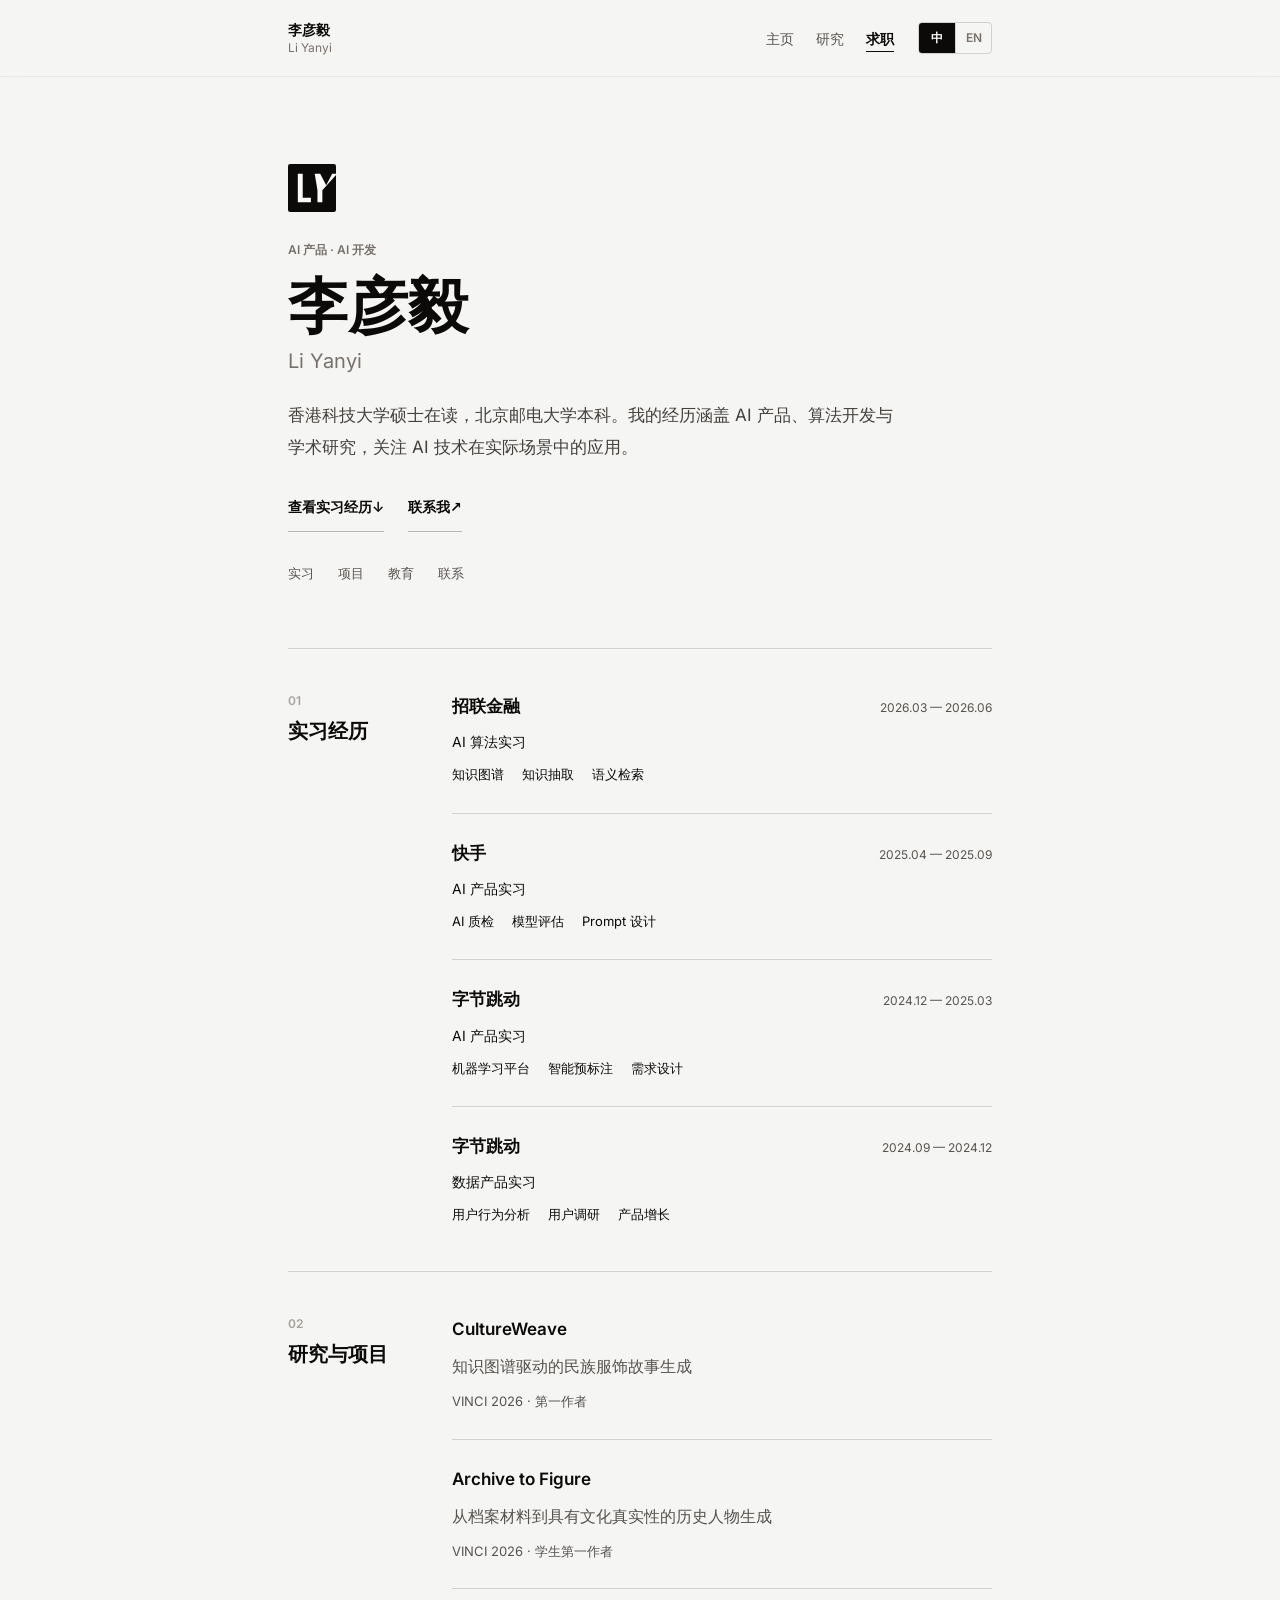
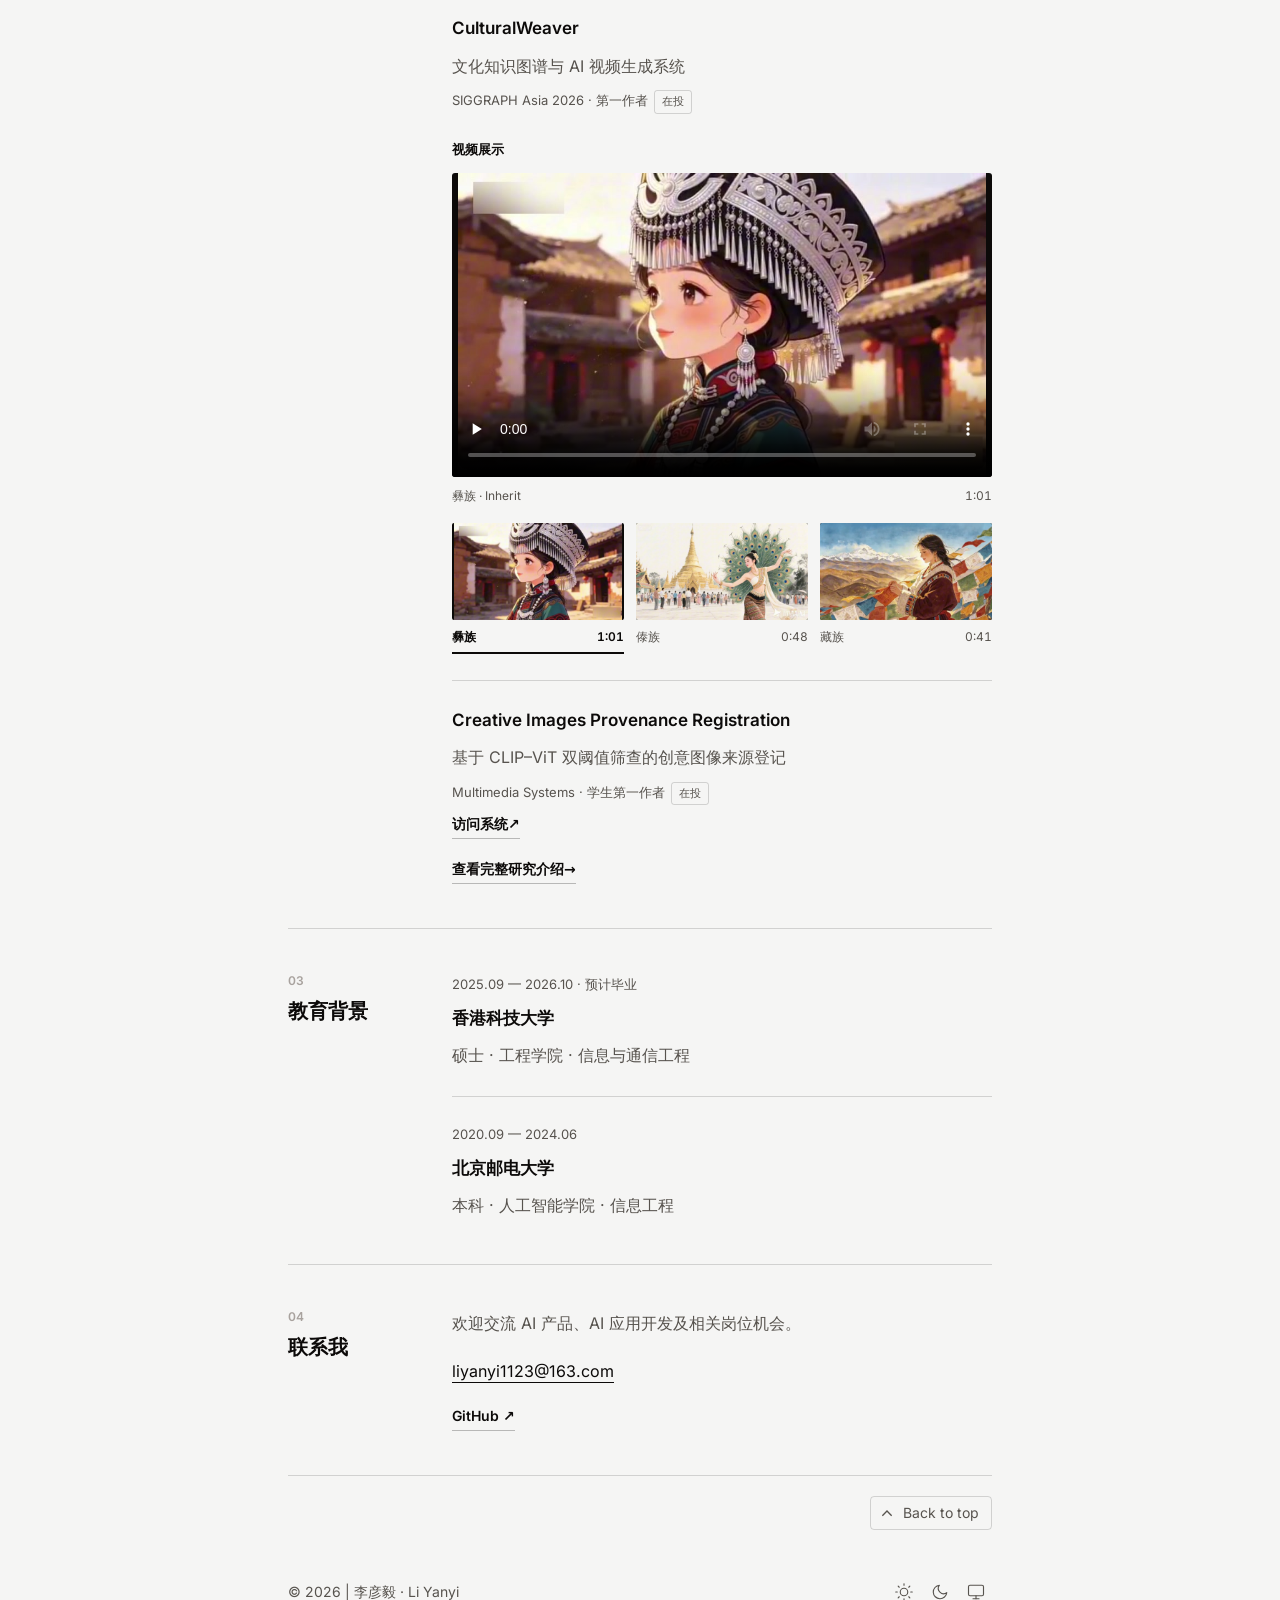
==== commit 27ec06f5: "Link Creative Images Provenance Registration to its live system" ====
--- a/career/index.html
+++ b/career/index.html
@@ -133,7 +133,7 @@
   preloadLanguage();
 </script><link rel="stylesheet" href="/_astro/career.Cog3KpSc.css">
 <link rel="stylesheet" href="/_astro/career.R_KryZPl.css">
-<link rel="stylesheet" href="/_astro/career.D07_DOJv.css"></head> <body class="audience-page"> <a class="audience-skip" href="#main-content">Skip to content / 跳转到正文</a> <header class="audience-header"> <div class="mx-auto w-full max-w-screen-md px-5 sm:px-8">  <div class="header-row"> <a href="/" data-astro-reload aria-label="李彦毅主页 / Li Yanyi home"> <span class="brand-name">李彦毅</span><span class="brand-name-en" lang="en">Li Yanyi</span> </a> <div class="language-switch" role="group" aria-label="语言 / Language"> <button id="language-zh-button" type="button" aria-pressed="false" lang="zh-CN">中</button> <button id="language-en-button" type="button" aria-pressed="false" lang="en">EN</button> </div> <nav class="audience-nav" aria-label="个人主页导航 / Profile navigation"> <a href="/" data-astro-reload><span class="lang-zh" lang="zh-CN">主页</span><span class="lang-en" lang="en">Home</span></a><a href="/research/" data-astro-reload><span class="lang-zh" lang="zh-CN">研究</span><span class="lang-en" lang="en">Research</span></a><a href="/career/" data-astro-reload aria-current="page"><span class="lang-zh" lang="zh-CN">求职</span><span class="lang-en" lang="en">Career</span></a> </nav> </div>  </div> </header> <main id="main-content"> <div class="mx-auto w-full max-w-screen-md px-5 sm:px-8">  <section class="hero" aria-labelledby="page-title"> <img class="brand-mark" src="/liyanyi-mark.svg" width="48" height="48" alt="" aria-hidden="true"> <p class="eyebrow"><span class="lang-zh" lang="zh-CN">AI 产品 · AI 开发</span><span class="lang-en" lang="en">AI product · AI development</span></p> <h1 id="page-title">李彦毅</h1><p class="english-name" lang="en">Li Yanyi</p> <div class="hero-copy"><p><span class="lang-zh" lang="zh-CN">香港科技大学硕士在读，北京邮电大学本科。我的经历涵盖 AI 产品、算法开发与学术研究，关注 AI 技术在实际场景中的应用。</span><span class="lang-en" lang="en">Master&#39;s student at HKUST and BUPT graduate. My experience spans AI product work, algorithm development and academic research, with a focus on applying AI in real-world settings.</span></p></div> <div class="audience-actions"> <a class="text-link" href="#experience"><span class="lang-zh" lang="zh-CN">查看实习经历</span><span class="lang-en" lang="en">View my experience</span> ↓</a> <a class="text-link" href="mailto:liyanyi1123@163.com"><span class="lang-zh" lang="zh-CN">联系我</span><span class="lang-en" lang="en">Contact me</span> ↗</a> </div> <nav class="page-jump" aria-label="页内导航 / On this page"> <a href="#experience"><span class="lang-zh" lang="zh-CN">实习</span><span class="lang-en" lang="en">Experience</span></a><a href="#projects"><span class="lang-zh" lang="zh-CN">项目</span><span class="lang-en" lang="en">Projects</span></a><a href="#education"><span class="lang-zh" lang="zh-CN">教育</span><span class="lang-en" lang="en">Education</span></a><a href="#contact"><span class="lang-zh" lang="zh-CN">联系</span><span class="lang-en" lang="en">Contact</span></a> </nav> </section> <div class="section-list"> <section id="experience" class="profile-section" aria-labelledby="experience-title"> <div class="section-heading"> <p class="section-index">01</p> <h2 id="experience-title"><span class="lang-zh" lang="zh-CN">实习经历</span><span class="lang-en" lang="en">Experience</span></h2> </div> <div class="audience-section-copy"> <ol class="entry-list"> <li> <div class="entry-company"><h3><span class="lang-zh" lang="zh-CN">招联金融</span><span class="lang-en" lang="en">Zhaolian Finance</span></h3><time>2026.03 — 2026.06</time></div> <p class="entry-role"><span class="lang-zh" lang="zh-CN">AI 算法实习</span><span class="lang-en" lang="en">AI algorithm internship</span></p> <ul class="work-tags" aria-label="项目关键词 / Work themes"><li><span class="lang-zh" lang="zh-CN">知识图谱</span><span class="lang-en" lang="en">Knowledge graphs</span></li><li><span class="lang-zh" lang="zh-CN">知识抽取</span><span class="lang-en" lang="en">Knowledge extraction</span></li><li><span class="lang-zh" lang="zh-CN">语义检索</span><span class="lang-en" lang="en">Semantic retrieval</span></li></ul> </li><li> <div class="entry-company"><h3><span class="lang-zh" lang="zh-CN">快手</span><span class="lang-en" lang="en">Kuaishou</span></h3><time>2025.04 — 2025.09</time></div> <p class="entry-role"><span class="lang-zh" lang="zh-CN">AI 产品实习</span><span class="lang-en" lang="en">AI product internship</span></p> <ul class="work-tags" aria-label="项目关键词 / Work themes"><li><span class="lang-zh" lang="zh-CN">AI 质检</span><span class="lang-en" lang="en">AI quality assurance</span></li><li><span class="lang-zh" lang="zh-CN">模型评估</span><span class="lang-en" lang="en">Model evaluation</span></li><li><span class="lang-zh" lang="zh-CN">Prompt 设计</span><span class="lang-en" lang="en">Prompt design</span></li></ul> </li><li> <div class="entry-company"><h3><span class="lang-zh" lang="zh-CN">字节跳动</span><span class="lang-en" lang="en">ByteDance</span></h3><time>2024.12 — 2025.03</time></div> <p class="entry-role"><span class="lang-zh" lang="zh-CN">AI 产品实习</span><span class="lang-en" lang="en">AI product internship</span></p> <ul class="work-tags" aria-label="项目关键词 / Work themes"><li><span class="lang-zh" lang="zh-CN">机器学习平台</span><span class="lang-en" lang="en">ML platforms</span></li><li><span class="lang-zh" lang="zh-CN">智能预标注</span><span class="lang-en" lang="en">AI pre-annotation</span></li><li><span class="lang-zh" lang="zh-CN">需求设计</span><span class="lang-en" lang="en">Requirements design</span></li></ul> </li><li> <div class="entry-company"><h3><span class="lang-zh" lang="zh-CN">字节跳动</span><span class="lang-en" lang="en">ByteDance</span></h3><time>2024.09 — 2024.12</time></div> <p class="entry-role"><span class="lang-zh" lang="zh-CN">数据产品实习</span><span class="lang-en" lang="en">Data product internship</span></p> <ul class="work-tags" aria-label="项目关键词 / Work themes"><li><span class="lang-zh" lang="zh-CN">用户行为分析</span><span class="lang-en" lang="en">Behavior analytics</span></li><li><span class="lang-zh" lang="zh-CN">用户调研</span><span class="lang-en" lang="en">User research</span></li><li><span class="lang-zh" lang="zh-CN">产品增长</span><span class="lang-en" lang="en">Product growth</span></li></ul> </li> </ol> </div> </section> <section id="projects" class="profile-section" aria-labelledby="projects-title"> <div class="section-heading"> <p class="section-index">02</p> <h2 id="projects-title"><span class="lang-zh" lang="zh-CN">研究与项目</span><span class="lang-en" lang="en">Projects</span></h2> </div> <div class="audience-section-copy"> <ol class="entry-list"><li> <h3 lang="en">CultureWeave</h3><p><span class="lang-zh" lang="zh-CN">知识图谱驱动的民族服饰故事生成</span><span class="lang-en" lang="en">Knowledge graph-grounded generation for ethnic costume storytelling</span></p> <p class="entry-meta">VINCI 2026 · <span class="lang-zh" lang="zh-CN">第一作者</span><span class="lang-en" lang="en">First author</span></p>  </li><li> <h3 lang="en">Archive to Figure</h3><p><span class="lang-zh" lang="zh-CN">从档案材料到具有文化真实性的历史人物生成</span><span class="lang-en" lang="en">Generating culturally authentic historical figures from archival material</span></p> <p class="entry-meta">VINCI 2026 · <span class="lang-zh" lang="zh-CN">学生第一作者</span><span class="lang-en" lang="en">Student first author</span></p>  </li><li> <h3 lang="en">CulturalWeaver</h3><p><span class="lang-zh" lang="zh-CN">文化知识图谱与 AI 视频生成系统</span><span class="lang-en" lang="en">Cultural knowledge graphs for AI video generation</span></p> <p class="entry-meta">SIGGRAPH Asia 2026 · <span class="lang-zh" lang="zh-CN">第一作者</span><span class="lang-en" lang="en">First author</span><span class="submission"><span class="lang-zh" lang="zh-CN">在投</span><span class="lang-en" lang="en">Submitted</span></span></p> <culturalweaver-demos id="culturalweaver-demos" aria-labelledby="culturalweaver-demo-heading" data-astro-cid-stb4k4ik="true"> <h4 id="culturalweaver-demo-heading" data-astro-cid-stb4k4ik><span class="lang-zh" lang="zh-CN">视频展示</span><span class="lang-en" lang="en">Video demos</span></h4> <div class="demo-players" data-astro-cid-stb4k4ik> <figure id="demo-yi-inherit" data-astro-cid-stb4k4ik> <video controls playsinline preload="none" poster="/demos/culturalweaver/yi-inherit.jpg" width="1878" height="1080" aria-labelledby="caption-yi-inherit" data-astro-cid-stb4k4ik> <source src="/demos/culturalweaver/yi-inherit.mp4" type="video/mp4" data-astro-cid-stb4k4ik> <a href="/demos/culturalweaver/yi-inherit.mp4" data-astro-cid-stb4k4ik><span class="lang-zh" lang="zh-CN">打开视频</span><span class="lang-en" lang="en">Open video</span></a> </video> <figcaption id="caption-yi-inherit" data-astro-cid-stb4k4ik> <span data-astro-cid-stb4k4ik><span class="lang-zh" lang="zh-CN">彝族</span><span class="lang-en" lang="en">Yi</span> <span aria-hidden="true" data-astro-cid-stb4k4ik>·</span> <span lang="en" data-astro-cid-stb4k4ik>Inherit</span></span> <span class="demo-duration" data-astro-cid-stb4k4ik>1:01</span> </figcaption> </figure><figure id="demo-dai-blessings-in-clear-water" data-astro-cid-stb4k4ik> <video controls playsinline preload="none" poster="/demos/culturalweaver/dai-blessings-in-clear-water.jpg" width="1920" height="1080" aria-labelledby="caption-dai-blessings-in-clear-water" data-astro-cid-stb4k4ik> <source src="/demos/culturalweaver/dai-blessings-in-clear-water.mp4" type="video/mp4" data-astro-cid-stb4k4ik> <a href="/demos/culturalweaver/dai-blessings-in-clear-water.mp4" data-astro-cid-stb4k4ik><span class="lang-zh" lang="zh-CN">打开视频</span><span class="lang-en" lang="en">Open video</span></a> </video> <figcaption id="caption-dai-blessings-in-clear-water" data-astro-cid-stb4k4ik> <span data-astro-cid-stb4k4ik><span class="lang-zh" lang="zh-CN">傣族</span><span class="lang-en" lang="en">Dai</span> <span aria-hidden="true" data-astro-cid-stb4k4ik>·</span> <span lang="en" data-astro-cid-stb4k4ik>Blessings in Clear Water</span></span> <span class="demo-duration" data-astro-cid-stb4k4ik>0:48</span> </figcaption> </figure><figure id="demo-zang-snowland-tibetan-elegance" data-astro-cid-stb4k4ik> <video controls playsinline preload="none" poster="/demos/culturalweaver/zang-snowland-tibetan-elegance.jpg" width="1920" height="1080" aria-labelledby="caption-zang-snowland-tibetan-elegance" data-astro-cid-stb4k4ik> <source src="/demos/culturalweaver/zang-snowland-tibetan-elegance.mp4" type="video/mp4" data-astro-cid-stb4k4ik> <a href="/demos/culturalweaver/zang-snowland-tibetan-elegance.mp4" data-astro-cid-stb4k4ik><span class="lang-zh" lang="zh-CN">打开视频</span><span class="lang-en" lang="en">Open video</span></a> </video> <figcaption id="caption-zang-snowland-tibetan-elegance" data-astro-cid-stb4k4ik> <span data-astro-cid-stb4k4ik><span class="lang-zh" lang="zh-CN">藏族</span><span class="lang-en" lang="en">Zang</span> <span aria-hidden="true" data-astro-cid-stb4k4ik>·</span> <span lang="en" data-astro-cid-stb4k4ik>Snowland Tibetan Elegance</span></span> <span class="demo-duration" data-astro-cid-stb4k4ik>0:41</span> </figcaption> </figure> </div> <div class="demo-selector" role="group" aria-labelledby="culturalweaver-demo-heading" hidden data-astro-cid-stb4k4ik> <button type="button" aria-pressed="true" aria-controls="demo-yi-inherit" data-astro-cid-stb4k4ik> <img src="/demos/culturalweaver/yi-inherit.jpg" alt="" width="1878" height="1080" loading="lazy" data-astro-cid-stb4k4ik> <span class="demo-choice-label" data-astro-cid-stb4k4ik><span data-astro-cid-stb4k4ik><span class="lang-zh" lang="zh-CN">彝族</span><span class="lang-en" lang="en">Yi</span></span><span class="demo-duration" data-astro-cid-stb4k4ik>1:01</span></span> </button><button type="button" aria-pressed="false" aria-controls="demo-dai-blessings-in-clear-water" data-astro-cid-stb4k4ik> <img src="/demos/culturalweaver/dai-blessings-in-clear-water.jpg" alt="" width="1920" height="1080" loading="lazy" data-astro-cid-stb4k4ik> <span class="demo-choice-label" data-astro-cid-stb4k4ik><span data-astro-cid-stb4k4ik><span class="lang-zh" lang="zh-CN">傣族</span><span class="lang-en" lang="en">Dai</span></span><span class="demo-duration" data-astro-cid-stb4k4ik>0:48</span></span> </button><button type="button" aria-pressed="false" aria-controls="demo-zang-snowland-tibetan-elegance" data-astro-cid-stb4k4ik> <img src="/demos/culturalweaver/zang-snowland-tibetan-elegance.jpg" alt="" width="1920" height="1080" loading="lazy" data-astro-cid-stb4k4ik> <span class="demo-choice-label" data-astro-cid-stb4k4ik><span data-astro-cid-stb4k4ik><span class="lang-zh" lang="zh-CN">藏族</span><span class="lang-en" lang="en">Zang</span></span><span class="demo-duration" data-astro-cid-stb4k4ik>0:41</span></span> </button> </div> </culturalweaver-demos> <script type="module">class c extends HTMLElement{connectedCallback(){if(this.dataset.ready)return;this.dataset.ready="true";const s=Array.from(this.querySelectorAll(".demo-players > figure")),l=Array.from(this.querySelectorAll(".demo-selector button")),o=this.querySelector(".demo-selector");if(!o||!s.length||s.length!==l.length)return;const a=e=>{s.forEach((t,r)=>{r!==e&&t.querySelector("video")?.pause(),t.hidden=r!==e,l[r].setAttribute("aria-pressed",String(r===e))})};l.forEach((e,t)=>e.addEventListener("click",()=>a(t))),a(0),o.hidden=!1}}customElements.get("culturalweaver-demos")||customElements.define("culturalweaver-demos",c);</script>  </li><li> <h3 lang="en">Creative Images Provenance Registration</h3><p><span class="lang-zh" lang="zh-CN">基于 CLIP–ViT 双阈值筛查的创意图像来源登记</span><span class="lang-en" lang="en">Creative-image provenance registration with dual-threshold CLIP–ViT screening</span></p> <p class="entry-meta">Multimedia Systems · <span class="lang-zh" lang="zh-CN">学生第一作者</span><span class="lang-en" lang="en">Student first author</span><span class="submission"><span class="lang-zh" lang="zh-CN">在投</span><span class="lang-en" lang="en">Submitted</span></span></p>  </li></ol> <a class="text-link" href="/research/" data-astro-reload><span class="lang-zh" lang="zh-CN">查看完整研究介绍</span><span class="lang-en" lang="en">Read my research profile</span> →</a> </div> </section> <section id="education" class="profile-section" aria-labelledby="education-title"> <div class="section-heading"> <p class="section-index">03</p> <h2 id="education-title"><span class="lang-zh" lang="zh-CN">教育背景</span><span class="lang-en" lang="en">Education</span></h2> </div> <div class="audience-section-copy"><ol class="entry-list education-list"> <li> <p class="entry-meta">2025.09 — 2026.10 · <span class="lang-zh" lang="zh-CN">预计毕业</span><span class="lang-en" lang="en">expected graduation</span></p> <h3><span class="lang-zh" lang="zh-CN">香港科技大学</span><span class="lang-en" lang="en">The Hong Kong University of Science and Technology</span></h3> <p><span class="lang-zh" lang="zh-CN">硕士 · 工程学院 · 信息与通信工程</span><span class="lang-en" lang="en">Master&#39;s · School of Engineering · Telecommunications</span></p> </li><li> <p class="entry-meta">2020.09 — 2024.06</p> <h3><span class="lang-zh" lang="zh-CN">北京邮电大学</span><span class="lang-en" lang="en">Beijing University of Posts and Telecommunications</span></h3> <p><span class="lang-zh" lang="zh-CN">本科 · 人工智能学院 · 信息工程</span><span class="lang-en" lang="en">Bachelor&#39;s · School of Artificial Intelligence · Information Engineering</span></p> </li> </ol></div> </section> <section id="contact" class="profile-section" aria-labelledby="contact-title"> <div class="section-heading"> <p class="section-index">04</p> <h2 id="contact-title"><span class="lang-zh" lang="zh-CN">联系我</span><span class="lang-en" lang="en">Contact</span></h2> </div> <div class="audience-section-copy"> <p><span class="lang-zh" lang="zh-CN">欢迎交流 AI 产品、AI 应用开发及相关岗位机会。</span><span class="lang-en" lang="en">I welcome conversations about AI product, AI application development and related roles.</span></p> <p><a class="audience-contact" href="mailto:liyanyi1123@163.com">liyanyi1123@163.com</a></p> <a class="text-link" href="https://github.com/liyanyi1123">GitHub ↗</a> </div> </section> </div>  </div> </main> <footer class="animate"> <div class="mx-auto w-full max-w-screen-md px-5 sm:px-8">  <div class="relative"> <div class="absolute right-0 -top-20"> <button id="back-to-top" class="relative group w-fit flex pl-8 pr-3 py-1.5 flex-nowrap rounded border border-black/15 dark:border-white/20 hover:bg-black/5 dark:hover:bg-white/5 hover:text-black dark:hover:text-white transition-colors duration-300 ease-in-out"> <svg xmlns="http://www.w3.org/2000/svg" viewBox="0 0 24 24" class="absolute top-1/2 left-2 -translate-y-1/2 size-4 stroke-2 fill-none stroke-current rotate-90"> <line x1="5" y1="12" x2="19" y2="12" class="translate-x-2 group-hover:translate-x-0 scale-x-0 group-hover:scale-x-100 transition-transform duration-300 ease-in-out"></line> <polyline points="12 5 5 12 12 19" class="translate-x-1 group-hover:translate-x-0 transition-transform duration-300 ease-in-out"></polyline> </svg> <div class="text-sm">
+<link rel="stylesheet" href="/_astro/career.D07_DOJv.css"></head> <body class="audience-page"> <a class="audience-skip" href="#main-content">Skip to content / 跳转到正文</a> <header class="audience-header"> <div class="mx-auto w-full max-w-screen-md px-5 sm:px-8">  <div class="header-row"> <a href="/" data-astro-reload aria-label="李彦毅主页 / Li Yanyi home"> <span class="brand-name">李彦毅</span><span class="brand-name-en" lang="en">Li Yanyi</span> </a> <div class="language-switch" role="group" aria-label="语言 / Language"> <button id="language-zh-button" type="button" aria-pressed="false" lang="zh-CN">中</button> <button id="language-en-button" type="button" aria-pressed="false" lang="en">EN</button> </div> <nav class="audience-nav" aria-label="个人主页导航 / Profile navigation"> <a href="/" data-astro-reload><span class="lang-zh" lang="zh-CN">主页</span><span class="lang-en" lang="en">Home</span></a><a href="/research/" data-astro-reload><span class="lang-zh" lang="zh-CN">研究</span><span class="lang-en" lang="en">Research</span></a><a href="/career/" data-astro-reload aria-current="page"><span class="lang-zh" lang="zh-CN">求职</span><span class="lang-en" lang="en">Career</span></a> </nav> </div>  </div> </header> <main id="main-content"> <div class="mx-auto w-full max-w-screen-md px-5 sm:px-8">  <section class="hero" aria-labelledby="page-title"> <img class="brand-mark" src="/liyanyi-mark.svg" width="48" height="48" alt="" aria-hidden="true"> <p class="eyebrow"><span class="lang-zh" lang="zh-CN">AI 产品 · AI 开发</span><span class="lang-en" lang="en">AI product · AI development</span></p> <h1 id="page-title">李彦毅</h1><p class="english-name" lang="en">Li Yanyi</p> <div class="hero-copy"><p><span class="lang-zh" lang="zh-CN">香港科技大学硕士在读，北京邮电大学本科。我的经历涵盖 AI 产品、算法开发与学术研究，关注 AI 技术在实际场景中的应用。</span><span class="lang-en" lang="en">Master&#39;s student at HKUST and BUPT graduate. My experience spans AI product work, algorithm development and academic research, with a focus on applying AI in real-world settings.</span></p></div> <div class="audience-actions"> <a class="text-link" href="#experience"><span class="lang-zh" lang="zh-CN">查看实习经历</span><span class="lang-en" lang="en">View my experience</span> ↓</a> <a class="text-link" href="mailto:liyanyi1123@163.com"><span class="lang-zh" lang="zh-CN">联系我</span><span class="lang-en" lang="en">Contact me</span> ↗</a> </div> <nav class="page-jump" aria-label="页内导航 / On this page"> <a href="#experience"><span class="lang-zh" lang="zh-CN">实习</span><span class="lang-en" lang="en">Experience</span></a><a href="#projects"><span class="lang-zh" lang="zh-CN">项目</span><span class="lang-en" lang="en">Projects</span></a><a href="#education"><span class="lang-zh" lang="zh-CN">教育</span><span class="lang-en" lang="en">Education</span></a><a href="#contact"><span class="lang-zh" lang="zh-CN">联系</span><span class="lang-en" lang="en">Contact</span></a> </nav> </section> <div class="section-list"> <section id="experience" class="profile-section" aria-labelledby="experience-title"> <div class="section-heading"> <p class="section-index">01</p> <h2 id="experience-title"><span class="lang-zh" lang="zh-CN">实习经历</span><span class="lang-en" lang="en">Experience</span></h2> </div> <div class="audience-section-copy"> <ol class="entry-list"> <li> <div class="entry-company"><h3><span class="lang-zh" lang="zh-CN">招联金融</span><span class="lang-en" lang="en">Zhaolian Finance</span></h3><time>2026.03 — 2026.06</time></div> <p class="entry-role"><span class="lang-zh" lang="zh-CN">AI 算法实习</span><span class="lang-en" lang="en">AI algorithm internship</span></p> <ul class="work-tags" aria-label="项目关键词 / Work themes"><li><span class="lang-zh" lang="zh-CN">知识图谱</span><span class="lang-en" lang="en">Knowledge graphs</span></li><li><span class="lang-zh" lang="zh-CN">知识抽取</span><span class="lang-en" lang="en">Knowledge extraction</span></li><li><span class="lang-zh" lang="zh-CN">语义检索</span><span class="lang-en" lang="en">Semantic retrieval</span></li></ul> </li><li> <div class="entry-company"><h3><span class="lang-zh" lang="zh-CN">快手</span><span class="lang-en" lang="en">Kuaishou</span></h3><time>2025.04 — 2025.09</time></div> <p class="entry-role"><span class="lang-zh" lang="zh-CN">AI 产品实习</span><span class="lang-en" lang="en">AI product internship</span></p> <ul class="work-tags" aria-label="项目关键词 / Work themes"><li><span class="lang-zh" lang="zh-CN">AI 质检</span><span class="lang-en" lang="en">AI quality assurance</span></li><li><span class="lang-zh" lang="zh-CN">模型评估</span><span class="lang-en" lang="en">Model evaluation</span></li><li><span class="lang-zh" lang="zh-CN">Prompt 设计</span><span class="lang-en" lang="en">Prompt design</span></li></ul> </li><li> <div class="entry-company"><h3><span class="lang-zh" lang="zh-CN">字节跳动</span><span class="lang-en" lang="en">ByteDance</span></h3><time>2024.12 — 2025.03</time></div> <p class="entry-role"><span class="lang-zh" lang="zh-CN">AI 产品实习</span><span class="lang-en" lang="en">AI product internship</span></p> <ul class="work-tags" aria-label="项目关键词 / Work themes"><li><span class="lang-zh" lang="zh-CN">机器学习平台</span><span class="lang-en" lang="en">ML platforms</span></li><li><span class="lang-zh" lang="zh-CN">智能预标注</span><span class="lang-en" lang="en">AI pre-annotation</span></li><li><span class="lang-zh" lang="zh-CN">需求设计</span><span class="lang-en" lang="en">Requirements design</span></li></ul> </li><li> <div class="entry-company"><h3><span class="lang-zh" lang="zh-CN">字节跳动</span><span class="lang-en" lang="en">ByteDance</span></h3><time>2024.09 — 2024.12</time></div> <p class="entry-role"><span class="lang-zh" lang="zh-CN">数据产品实习</span><span class="lang-en" lang="en">Data product internship</span></p> <ul class="work-tags" aria-label="项目关键词 / Work themes"><li><span class="lang-zh" lang="zh-CN">用户行为分析</span><span class="lang-en" lang="en">Behavior analytics</span></li><li><span class="lang-zh" lang="zh-CN">用户调研</span><span class="lang-en" lang="en">User research</span></li><li><span class="lang-zh" lang="zh-CN">产品增长</span><span class="lang-en" lang="en">Product growth</span></li></ul> </li> </ol> </div> </section> <section id="projects" class="profile-section" aria-labelledby="projects-title"> <div class="section-heading"> <p class="section-index">02</p> <h2 id="projects-title"><span class="lang-zh" lang="zh-CN">研究与项目</span><span class="lang-en" lang="en">Projects</span></h2> </div> <div class="audience-section-copy"> <ol class="entry-list"><li> <h3 lang="en">CultureWeave</h3><p><span class="lang-zh" lang="zh-CN">知识图谱驱动的民族服饰故事生成</span><span class="lang-en" lang="en">Knowledge graph-grounded generation for ethnic costume storytelling</span></p> <p class="entry-meta">VINCI 2026 · <span class="lang-zh" lang="zh-CN">第一作者</span><span class="lang-en" lang="en">First author</span></p>   </li><li> <h3 lang="en">Archive to Figure</h3><p><span class="lang-zh" lang="zh-CN">从档案材料到具有文化真实性的历史人物生成</span><span class="lang-en" lang="en">Generating culturally authentic historical figures from archival material</span></p> <p class="entry-meta">VINCI 2026 · <span class="lang-zh" lang="zh-CN">学生第一作者</span><span class="lang-en" lang="en">Student first author</span></p>   </li><li> <h3 lang="en">CulturalWeaver</h3><p><span class="lang-zh" lang="zh-CN">文化知识图谱与 AI 视频生成系统</span><span class="lang-en" lang="en">Cultural knowledge graphs for AI video generation</span></p> <p class="entry-meta">SIGGRAPH Asia 2026 · <span class="lang-zh" lang="zh-CN">第一作者</span><span class="lang-en" lang="en">First author</span><span class="submission"><span class="lang-zh" lang="zh-CN">在投</span><span class="lang-en" lang="en">Submitted</span></span></p> <culturalweaver-demos id="culturalweaver-demos" aria-labelledby="culturalweaver-demo-heading" data-astro-cid-stb4k4ik="true"> <h4 id="culturalweaver-demo-heading" data-astro-cid-stb4k4ik><span class="lang-zh" lang="zh-CN">视频展示</span><span class="lang-en" lang="en">Video demos</span></h4> <div class="demo-players" data-astro-cid-stb4k4ik> <figure id="demo-yi-inherit" data-astro-cid-stb4k4ik> <video controls playsinline preload="none" poster="/demos/culturalweaver/yi-inherit.jpg" width="1878" height="1080" aria-labelledby="caption-yi-inherit" data-astro-cid-stb4k4ik> <source src="/demos/culturalweaver/yi-inherit.mp4" type="video/mp4" data-astro-cid-stb4k4ik> <a href="/demos/culturalweaver/yi-inherit.mp4" data-astro-cid-stb4k4ik><span class="lang-zh" lang="zh-CN">打开视频</span><span class="lang-en" lang="en">Open video</span></a> </video> <figcaption id="caption-yi-inherit" data-astro-cid-stb4k4ik> <span data-astro-cid-stb4k4ik><span class="lang-zh" lang="zh-CN">彝族</span><span class="lang-en" lang="en">Yi</span> <span aria-hidden="true" data-astro-cid-stb4k4ik>·</span> <span lang="en" data-astro-cid-stb4k4ik>Inherit</span></span> <span class="demo-duration" data-astro-cid-stb4k4ik>1:01</span> </figcaption> </figure><figure id="demo-dai-blessings-in-clear-water" data-astro-cid-stb4k4ik> <video controls playsinline preload="none" poster="/demos/culturalweaver/dai-blessings-in-clear-water.jpg" width="1920" height="1080" aria-labelledby="caption-dai-blessings-in-clear-water" data-astro-cid-stb4k4ik> <source src="/demos/culturalweaver/dai-blessings-in-clear-water.mp4" type="video/mp4" data-astro-cid-stb4k4ik> <a href="/demos/culturalweaver/dai-blessings-in-clear-water.mp4" data-astro-cid-stb4k4ik><span class="lang-zh" lang="zh-CN">打开视频</span><span class="lang-en" lang="en">Open video</span></a> </video> <figcaption id="caption-dai-blessings-in-clear-water" data-astro-cid-stb4k4ik> <span data-astro-cid-stb4k4ik><span class="lang-zh" lang="zh-CN">傣族</span><span class="lang-en" lang="en">Dai</span> <span aria-hidden="true" data-astro-cid-stb4k4ik>·</span> <span lang="en" data-astro-cid-stb4k4ik>Blessings in Clear Water</span></span> <span class="demo-duration" data-astro-cid-stb4k4ik>0:48</span> </figcaption> </figure><figure id="demo-zang-snowland-tibetan-elegance" data-astro-cid-stb4k4ik> <video controls playsinline preload="none" poster="/demos/culturalweaver/zang-snowland-tibetan-elegance.jpg" width="1920" height="1080" aria-labelledby="caption-zang-snowland-tibetan-elegance" data-astro-cid-stb4k4ik> <source src="/demos/culturalweaver/zang-snowland-tibetan-elegance.mp4" type="video/mp4" data-astro-cid-stb4k4ik> <a href="/demos/culturalweaver/zang-snowland-tibetan-elegance.mp4" data-astro-cid-stb4k4ik><span class="lang-zh" lang="zh-CN">打开视频</span><span class="lang-en" lang="en">Open video</span></a> </video> <figcaption id="caption-zang-snowland-tibetan-elegance" data-astro-cid-stb4k4ik> <span data-astro-cid-stb4k4ik><span class="lang-zh" lang="zh-CN">藏族</span><span class="lang-en" lang="en">Zang</span> <span aria-hidden="true" data-astro-cid-stb4k4ik>·</span> <span lang="en" data-astro-cid-stb4k4ik>Snowland Tibetan Elegance</span></span> <span class="demo-duration" data-astro-cid-stb4k4ik>0:41</span> </figcaption> </figure> </div> <div class="demo-selector" role="group" aria-labelledby="culturalweaver-demo-heading" hidden data-astro-cid-stb4k4ik> <button type="button" aria-pressed="true" aria-controls="demo-yi-inherit" data-astro-cid-stb4k4ik> <img src="/demos/culturalweaver/yi-inherit.jpg" alt="" width="1878" height="1080" loading="lazy" data-astro-cid-stb4k4ik> <span class="demo-choice-label" data-astro-cid-stb4k4ik><span data-astro-cid-stb4k4ik><span class="lang-zh" lang="zh-CN">彝族</span><span class="lang-en" lang="en">Yi</span></span><span class="demo-duration" data-astro-cid-stb4k4ik>1:01</span></span> </button><button type="button" aria-pressed="false" aria-controls="demo-dai-blessings-in-clear-water" data-astro-cid-stb4k4ik> <img src="/demos/culturalweaver/dai-blessings-in-clear-water.jpg" alt="" width="1920" height="1080" loading="lazy" data-astro-cid-stb4k4ik> <span class="demo-choice-label" data-astro-cid-stb4k4ik><span data-astro-cid-stb4k4ik><span class="lang-zh" lang="zh-CN">傣族</span><span class="lang-en" lang="en">Dai</span></span><span class="demo-duration" data-astro-cid-stb4k4ik>0:48</span></span> </button><button type="button" aria-pressed="false" aria-controls="demo-zang-snowland-tibetan-elegance" data-astro-cid-stb4k4ik> <img src="/demos/culturalweaver/zang-snowland-tibetan-elegance.jpg" alt="" width="1920" height="1080" loading="lazy" data-astro-cid-stb4k4ik> <span class="demo-choice-label" data-astro-cid-stb4k4ik><span data-astro-cid-stb4k4ik><span class="lang-zh" lang="zh-CN">藏族</span><span class="lang-en" lang="en">Zang</span></span><span class="demo-duration" data-astro-cid-stb4k4ik>0:41</span></span> </button> </div> </culturalweaver-demos> <script type="module">class c extends HTMLElement{connectedCallback(){if(this.dataset.ready)return;this.dataset.ready="true";const s=Array.from(this.querySelectorAll(".demo-players > figure")),l=Array.from(this.querySelectorAll(".demo-selector button")),o=this.querySelector(".demo-selector");if(!o||!s.length||s.length!==l.length)return;const a=e=>{s.forEach((t,r)=>{r!==e&&t.querySelector("video")?.pause(),t.hidden=r!==e,l[r].setAttribute("aria-pressed",String(r===e))})};l.forEach((e,t)=>e.addEventListener("click",()=>a(t))),a(0),o.hidden=!1}}customElements.get("culturalweaver-demos")||customElements.define("culturalweaver-demos",c);</script>   </li><li> <h3 lang="en">Creative Images Provenance Registration</h3><p><span class="lang-zh" lang="zh-CN">基于 CLIP–ViT 双阈值筛查的创意图像来源登记</span><span class="lang-en" lang="en">Creative-image provenance registration with dual-threshold CLIP–ViT screening</span></p> <p class="entry-meta">Multimedia Systems · <span class="lang-zh" lang="zh-CN">学生第一作者</span><span class="lang-en" lang="en">Student first author</span><span class="submission"><span class="lang-zh" lang="zh-CN">在投</span><span class="lang-en" lang="en">Submitted</span></span></p>  <a class="text-link" href="https://wuji.cyphy.com/ssi/" target="_blank" rel="noopener noreferrer"><span class="lang-zh" lang="zh-CN">访问系统</span><span class="lang-en" lang="en">View system</span> ↗</a> </li></ol> <a class="text-link" href="/research/" data-astro-reload><span class="lang-zh" lang="zh-CN">查看完整研究介绍</span><span class="lang-en" lang="en">Read my research profile</span> →</a> </div> </section> <section id="education" class="profile-section" aria-labelledby="education-title"> <div class="section-heading"> <p class="section-index">03</p> <h2 id="education-title"><span class="lang-zh" lang="zh-CN">教育背景</span><span class="lang-en" lang="en">Education</span></h2> </div> <div class="audience-section-copy"><ol class="entry-list education-list"> <li> <p class="entry-meta">2025.09 — 2026.10 · <span class="lang-zh" lang="zh-CN">预计毕业</span><span class="lang-en" lang="en">expected graduation</span></p> <h3><span class="lang-zh" lang="zh-CN">香港科技大学</span><span class="lang-en" lang="en">The Hong Kong University of Science and Technology</span></h3> <p><span class="lang-zh" lang="zh-CN">硕士 · 工程学院 · 信息与通信工程</span><span class="lang-en" lang="en">Master&#39;s · School of Engineering · Telecommunications</span></p> </li><li> <p class="entry-meta">2020.09 — 2024.06</p> <h3><span class="lang-zh" lang="zh-CN">北京邮电大学</span><span class="lang-en" lang="en">Beijing University of Posts and Telecommunications</span></h3> <p><span class="lang-zh" lang="zh-CN">本科 · 人工智能学院 · 信息工程</span><span class="lang-en" lang="en">Bachelor&#39;s · School of Artificial Intelligence · Information Engineering</span></p> </li> </ol></div> </section> <section id="contact" class="profile-section" aria-labelledby="contact-title"> <div class="section-heading"> <p class="section-index">04</p> <h2 id="contact-title"><span class="lang-zh" lang="zh-CN">联系我</span><span class="lang-en" lang="en">Contact</span></h2> </div> <div class="audience-section-copy"> <p><span class="lang-zh" lang="zh-CN">欢迎交流 AI 产品、AI 应用开发及相关岗位机会。</span><span class="lang-en" lang="en">I welcome conversations about AI product, AI application development and related roles.</span></p> <p><a class="audience-contact" href="mailto:liyanyi1123@163.com">liyanyi1123@163.com</a></p> <a class="text-link" href="https://github.com/liyanyi1123">GitHub ↗</a> </div> </section> </div>  </div> </main> <footer class="animate"> <div class="mx-auto w-full max-w-screen-md px-5 sm:px-8">  <div class="relative"> <div class="absolute right-0 -top-20"> <button id="back-to-top" class="relative group w-fit flex pl-8 pr-3 py-1.5 flex-nowrap rounded border border-black/15 dark:border-white/20 hover:bg-black/5 dark:hover:bg-white/5 hover:text-black dark:hover:text-white transition-colors duration-300 ease-in-out"> <svg xmlns="http://www.w3.org/2000/svg" viewBox="0 0 24 24" class="absolute top-1/2 left-2 -translate-y-1/2 size-4 stroke-2 fill-none stroke-current rotate-90"> <line x1="5" y1="12" x2="19" y2="12" class="translate-x-2 group-hover:translate-x-0 scale-x-0 group-hover:scale-x-100 transition-transform duration-300 ease-in-out"></line> <polyline points="12 5 5 12 12 19" class="translate-x-1 group-hover:translate-x-0 transition-transform duration-300 ease-in-out"></polyline> </svg> <div class="text-sm">
 Back to top
 </div> </button> </div> </div> <div class="flex justify-between items-center"> <div>
 &copy; 2026 | 李彦毅 · Li Yanyi </div> <div class="flex flex-wrap gap-1 items-center"> <button id="light-theme-button" aria-label="浅色模式 / Light theme" class="group size-8 flex items-center justify-center rounded-full"> <svg xmlns="http://www.w3.org/2000/svg" width="18" height="18" viewBox="0 0 24 24" fill="none" stroke="currentColor" stroke-width="1.5" stroke-linecap="round" stroke-linejoin="round" class="group-hover:stroke-black group-hover:dark:stroke-white transition-colors duration-300 ease-in-out"> <circle cx="12" cy="12" r="5"></circle> <line x1="12" y1="1" x2="12" y2="3"></line> <line x1="12" y1="21" x2="12" y2="23"></line> <line x1="4.22" y1="4.22" x2="5.64" y2="5.64"></line> <line x1="18.36" y1="18.36" x2="19.78" y2="19.78"></line> <line x1="1" y1="12" x2="3" y2="12"></line> <line x1="21" y1="12" x2="23" y2="12"></line> <line x1="4.22" y1="19.78" x2="5.64" y2="18.36"></line> <line x1="18.36" y1="5.64" x2="19.78" y2="4.22"></line> </svg> </button> <button id="dark-theme-button" aria-label="深色模式 / Dark theme" class="group size-8 flex items-center justify-center rounded-full"> <svg xmlns="http://www.w3.org/2000/svg" width="18" height="18" viewBox="0 0 24 24" fill="none" stroke="currentColor" stroke-width="1.5" stroke-linecap="round" stroke-linejoin="round" class="group-hover:stroke-black group-hover:dark:stroke-white transition-colors duration-300 ease-in-out"> <path d="M21 12.79A9 9 0 1 1 11.21 3 7 7 0 0 0 21 12.79z"></path> </svg> </button> <button id="system-theme-button" aria-label="跟随系统 / System theme" class="group size-8 flex items-center justify-center rounded-full"> <svg xmlns="http://www.w3.org/2000/svg" width="18" height="18" viewBox="0 0 24 24" fill="none" stroke="currentColor" stroke-width="1.5" stroke-linecap="round" stroke-linejoin="round" class="group-hover:stroke-black group-hover:dark:stroke-white transition-colors duration-300 ease-in-out"> <rect x="2" y="3" width="20" height="14" rx="2" ry="2"></rect> <line x1="8" y1="21" x2="16" y2="21"></line> <line x1="12" y1="17" x2="12" y2="21"></line> </svg> </button> </div> </div>  </div> </footer> </body></html>
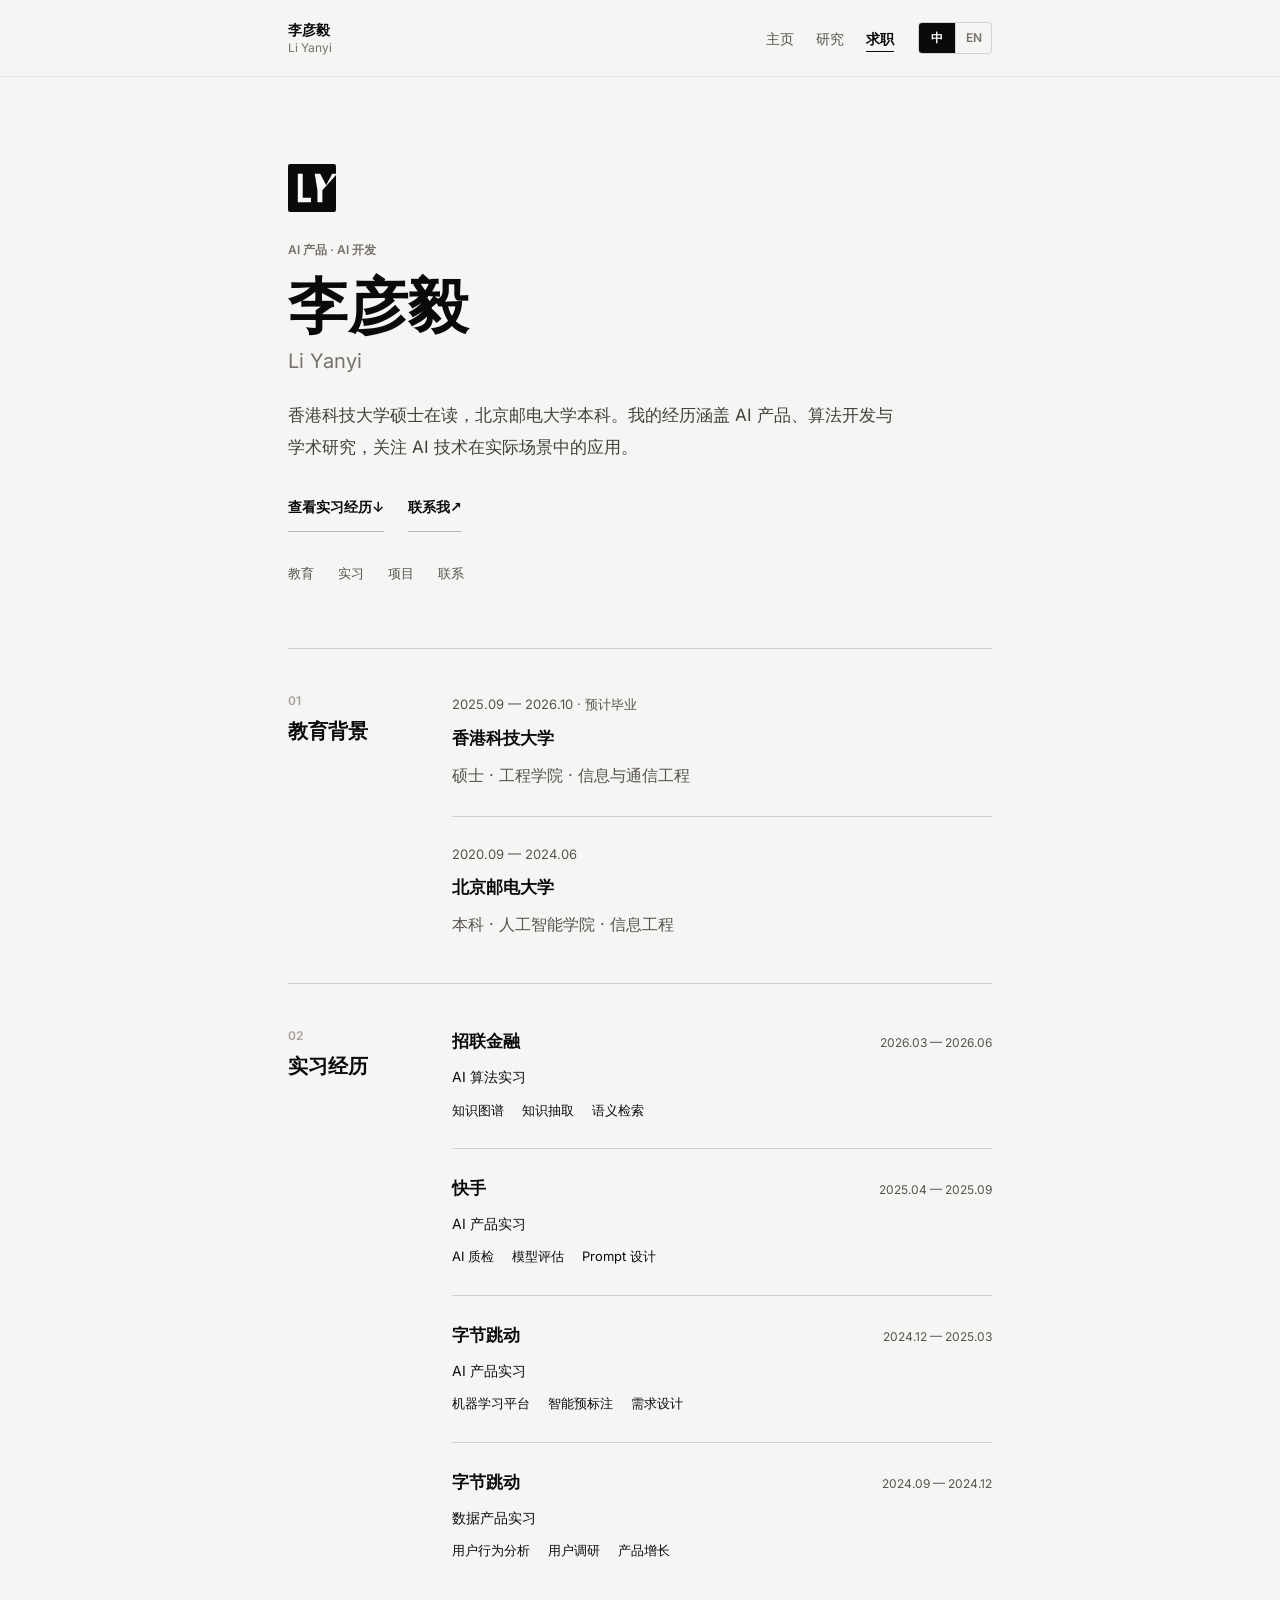
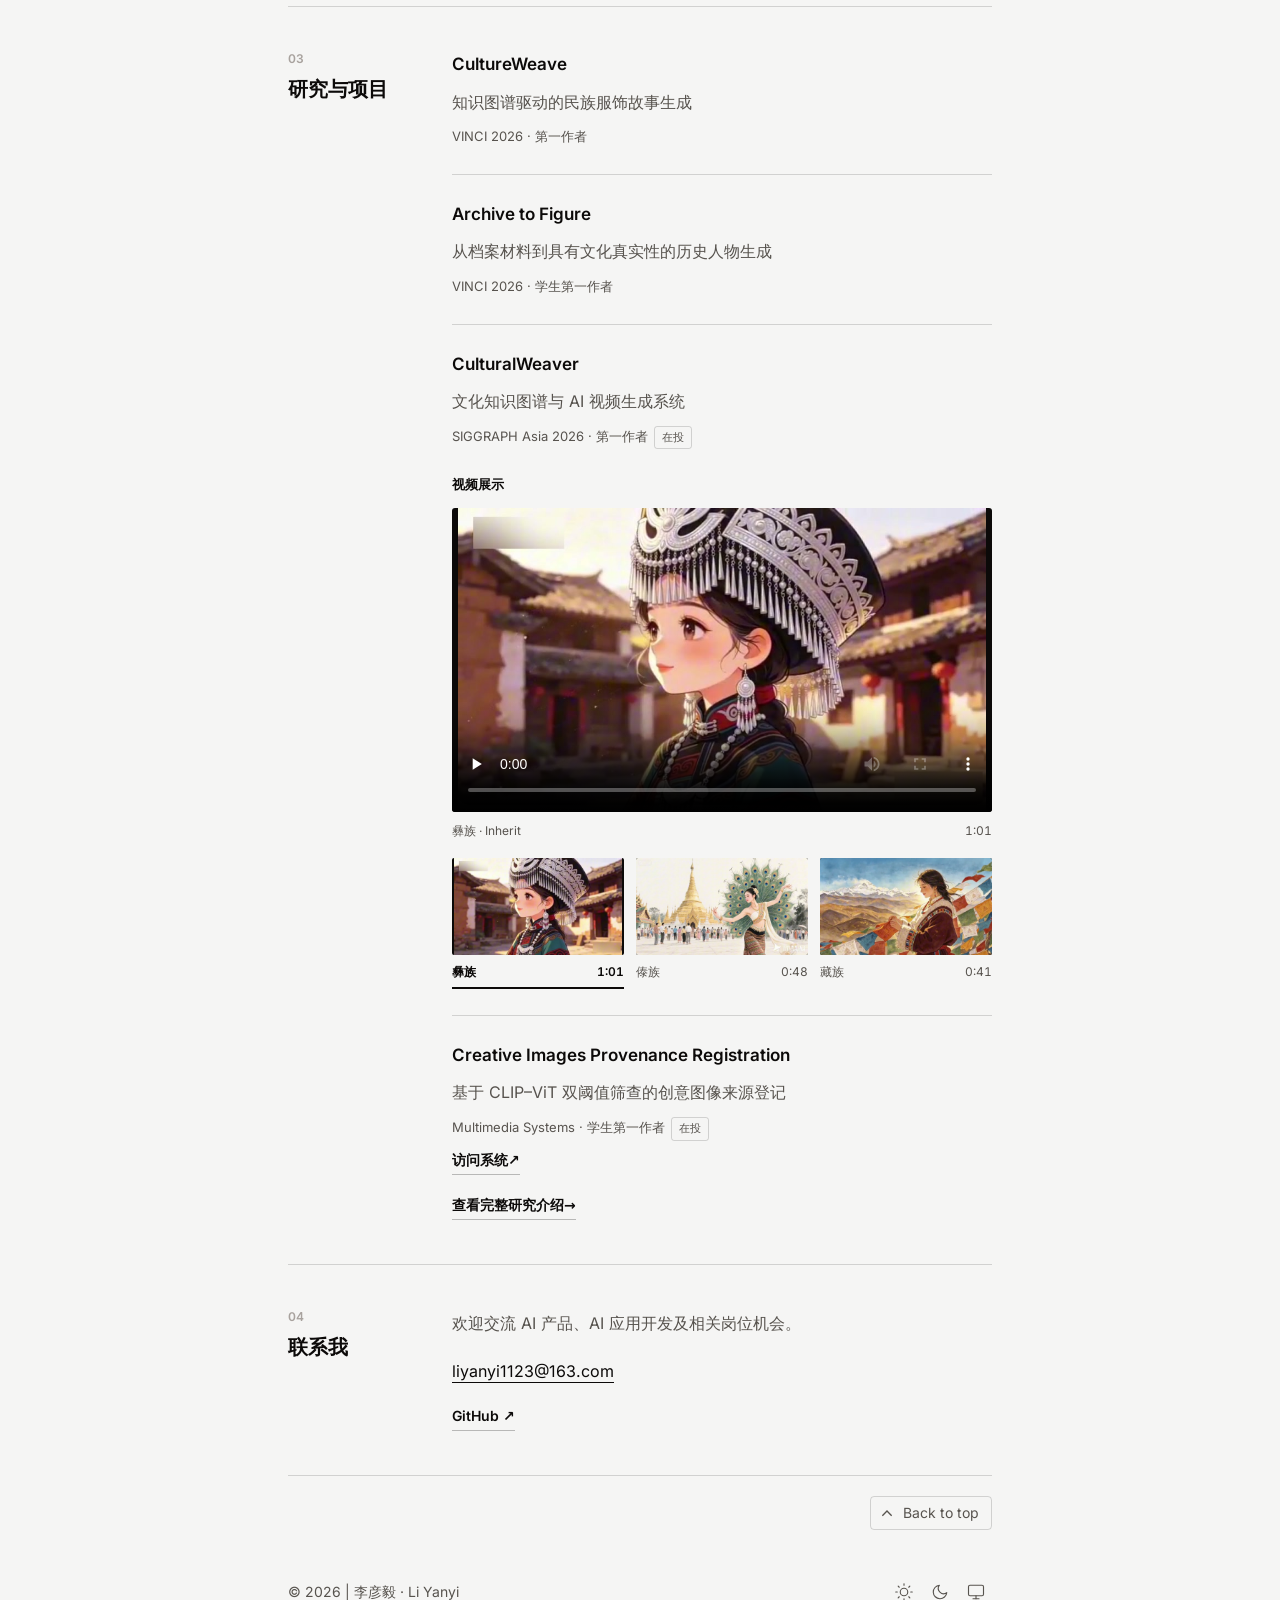
==== commit 560853f1: "Place education before internship experience on career profile" ====
--- a/career/index.html
+++ b/career/index.html
@@ -133,7 +133,7 @@
   preloadLanguage();
 </script><link rel="stylesheet" href="/_astro/career.Cog3KpSc.css">
 <link rel="stylesheet" href="/_astro/career.R_KryZPl.css">
-<link rel="stylesheet" href="/_astro/career.D07_DOJv.css"></head> <body class="audience-page"> <a class="audience-skip" href="#main-content">Skip to content / 跳转到正文</a> <header class="audience-header"> <div class="mx-auto w-full max-w-screen-md px-5 sm:px-8">  <div class="header-row"> <a href="/" data-astro-reload aria-label="李彦毅主页 / Li Yanyi home"> <span class="brand-name">李彦毅</span><span class="brand-name-en" lang="en">Li Yanyi</span> </a> <div class="language-switch" role="group" aria-label="语言 / Language"> <button id="language-zh-button" type="button" aria-pressed="false" lang="zh-CN">中</button> <button id="language-en-button" type="button" aria-pressed="false" lang="en">EN</button> </div> <nav class="audience-nav" aria-label="个人主页导航 / Profile navigation"> <a href="/" data-astro-reload><span class="lang-zh" lang="zh-CN">主页</span><span class="lang-en" lang="en">Home</span></a><a href="/research/" data-astro-reload><span class="lang-zh" lang="zh-CN">研究</span><span class="lang-en" lang="en">Research</span></a><a href="/career/" data-astro-reload aria-current="page"><span class="lang-zh" lang="zh-CN">求职</span><span class="lang-en" lang="en">Career</span></a> </nav> </div>  </div> </header> <main id="main-content"> <div class="mx-auto w-full max-w-screen-md px-5 sm:px-8">  <section class="hero" aria-labelledby="page-title"> <img class="brand-mark" src="/liyanyi-mark.svg" width="48" height="48" alt="" aria-hidden="true"> <p class="eyebrow"><span class="lang-zh" lang="zh-CN">AI 产品 · AI 开发</span><span class="lang-en" lang="en">AI product · AI development</span></p> <h1 id="page-title">李彦毅</h1><p class="english-name" lang="en">Li Yanyi</p> <div class="hero-copy"><p><span class="lang-zh" lang="zh-CN">香港科技大学硕士在读，北京邮电大学本科。我的经历涵盖 AI 产品、算法开发与学术研究，关注 AI 技术在实际场景中的应用。</span><span class="lang-en" lang="en">Master&#39;s student at HKUST and BUPT graduate. My experience spans AI product work, algorithm development and academic research, with a focus on applying AI in real-world settings.</span></p></div> <div class="audience-actions"> <a class="text-link" href="#experience"><span class="lang-zh" lang="zh-CN">查看实习经历</span><span class="lang-en" lang="en">View my experience</span> ↓</a> <a class="text-link" href="mailto:liyanyi1123@163.com"><span class="lang-zh" lang="zh-CN">联系我</span><span class="lang-en" lang="en">Contact me</span> ↗</a> </div> <nav class="page-jump" aria-label="页内导航 / On this page"> <a href="#experience"><span class="lang-zh" lang="zh-CN">实习</span><span class="lang-en" lang="en">Experience</span></a><a href="#projects"><span class="lang-zh" lang="zh-CN">项目</span><span class="lang-en" lang="en">Projects</span></a><a href="#education"><span class="lang-zh" lang="zh-CN">教育</span><span class="lang-en" lang="en">Education</span></a><a href="#contact"><span class="lang-zh" lang="zh-CN">联系</span><span class="lang-en" lang="en">Contact</span></a> </nav> </section> <div class="section-list"> <section id="experience" class="profile-section" aria-labelledby="experience-title"> <div class="section-heading"> <p class="section-index">01</p> <h2 id="experience-title"><span class="lang-zh" lang="zh-CN">实习经历</span><span class="lang-en" lang="en">Experience</span></h2> </div> <div class="audience-section-copy"> <ol class="entry-list"> <li> <div class="entry-company"><h3><span class="lang-zh" lang="zh-CN">招联金融</span><span class="lang-en" lang="en">Zhaolian Finance</span></h3><time>2026.03 — 2026.06</time></div> <p class="entry-role"><span class="lang-zh" lang="zh-CN">AI 算法实习</span><span class="lang-en" lang="en">AI algorithm internship</span></p> <ul class="work-tags" aria-label="项目关键词 / Work themes"><li><span class="lang-zh" lang="zh-CN">知识图谱</span><span class="lang-en" lang="en">Knowledge graphs</span></li><li><span class="lang-zh" lang="zh-CN">知识抽取</span><span class="lang-en" lang="en">Knowledge extraction</span></li><li><span class="lang-zh" lang="zh-CN">语义检索</span><span class="lang-en" lang="en">Semantic retrieval</span></li></ul> </li><li> <div class="entry-company"><h3><span class="lang-zh" lang="zh-CN">快手</span><span class="lang-en" lang="en">Kuaishou</span></h3><time>2025.04 — 2025.09</time></div> <p class="entry-role"><span class="lang-zh" lang="zh-CN">AI 产品实习</span><span class="lang-en" lang="en">AI product internship</span></p> <ul class="work-tags" aria-label="项目关键词 / Work themes"><li><span class="lang-zh" lang="zh-CN">AI 质检</span><span class="lang-en" lang="en">AI quality assurance</span></li><li><span class="lang-zh" lang="zh-CN">模型评估</span><span class="lang-en" lang="en">Model evaluation</span></li><li><span class="lang-zh" lang="zh-CN">Prompt 设计</span><span class="lang-en" lang="en">Prompt design</span></li></ul> </li><li> <div class="entry-company"><h3><span class="lang-zh" lang="zh-CN">字节跳动</span><span class="lang-en" lang="en">ByteDance</span></h3><time>2024.12 — 2025.03</time></div> <p class="entry-role"><span class="lang-zh" lang="zh-CN">AI 产品实习</span><span class="lang-en" lang="en">AI product internship</span></p> <ul class="work-tags" aria-label="项目关键词 / Work themes"><li><span class="lang-zh" lang="zh-CN">机器学习平台</span><span class="lang-en" lang="en">ML platforms</span></li><li><span class="lang-zh" lang="zh-CN">智能预标注</span><span class="lang-en" lang="en">AI pre-annotation</span></li><li><span class="lang-zh" lang="zh-CN">需求设计</span><span class="lang-en" lang="en">Requirements design</span></li></ul> </li><li> <div class="entry-company"><h3><span class="lang-zh" lang="zh-CN">字节跳动</span><span class="lang-en" lang="en">ByteDance</span></h3><time>2024.09 — 2024.12</time></div> <p class="entry-role"><span class="lang-zh" lang="zh-CN">数据产品实习</span><span class="lang-en" lang="en">Data product internship</span></p> <ul class="work-tags" aria-label="项目关键词 / Work themes"><li><span class="lang-zh" lang="zh-CN">用户行为分析</span><span class="lang-en" lang="en">Behavior analytics</span></li><li><span class="lang-zh" lang="zh-CN">用户调研</span><span class="lang-en" lang="en">User research</span></li><li><span class="lang-zh" lang="zh-CN">产品增长</span><span class="lang-en" lang="en">Product growth</span></li></ul> </li> </ol> </div> </section> <section id="projects" class="profile-section" aria-labelledby="projects-title"> <div class="section-heading"> <p class="section-index">02</p> <h2 id="projects-title"><span class="lang-zh" lang="zh-CN">研究与项目</span><span class="lang-en" lang="en">Projects</span></h2> </div> <div class="audience-section-copy"> <ol class="entry-list"><li> <h3 lang="en">CultureWeave</h3><p><span class="lang-zh" lang="zh-CN">知识图谱驱动的民族服饰故事生成</span><span class="lang-en" lang="en">Knowledge graph-grounded generation for ethnic costume storytelling</span></p> <p class="entry-meta">VINCI 2026 · <span class="lang-zh" lang="zh-CN">第一作者</span><span class="lang-en" lang="en">First author</span></p>   </li><li> <h3 lang="en">Archive to Figure</h3><p><span class="lang-zh" lang="zh-CN">从档案材料到具有文化真实性的历史人物生成</span><span class="lang-en" lang="en">Generating culturally authentic historical figures from archival material</span></p> <p class="entry-meta">VINCI 2026 · <span class="lang-zh" lang="zh-CN">学生第一作者</span><span class="lang-en" lang="en">Student first author</span></p>   </li><li> <h3 lang="en">CulturalWeaver</h3><p><span class="lang-zh" lang="zh-CN">文化知识图谱与 AI 视频生成系统</span><span class="lang-en" lang="en">Cultural knowledge graphs for AI video generation</span></p> <p class="entry-meta">SIGGRAPH Asia 2026 · <span class="lang-zh" lang="zh-CN">第一作者</span><span class="lang-en" lang="en">First author</span><span class="submission"><span class="lang-zh" lang="zh-CN">在投</span><span class="lang-en" lang="en">Submitted</span></span></p> <culturalweaver-demos id="culturalweaver-demos" aria-labelledby="culturalweaver-demo-heading" data-astro-cid-stb4k4ik="true"> <h4 id="culturalweaver-demo-heading" data-astro-cid-stb4k4ik><span class="lang-zh" lang="zh-CN">视频展示</span><span class="lang-en" lang="en">Video demos</span></h4> <div class="demo-players" data-astro-cid-stb4k4ik> <figure id="demo-yi-inherit" data-astro-cid-stb4k4ik> <video controls playsinline preload="none" poster="/demos/culturalweaver/yi-inherit.jpg" width="1878" height="1080" aria-labelledby="caption-yi-inherit" data-astro-cid-stb4k4ik> <source src="/demos/culturalweaver/yi-inherit.mp4" type="video/mp4" data-astro-cid-stb4k4ik> <a href="/demos/culturalweaver/yi-inherit.mp4" data-astro-cid-stb4k4ik><span class="lang-zh" lang="zh-CN">打开视频</span><span class="lang-en" lang="en">Open video</span></a> </video> <figcaption id="caption-yi-inherit" data-astro-cid-stb4k4ik> <span data-astro-cid-stb4k4ik><span class="lang-zh" lang="zh-CN">彝族</span><span class="lang-en" lang="en">Yi</span> <span aria-hidden="true" data-astro-cid-stb4k4ik>·</span> <span lang="en" data-astro-cid-stb4k4ik>Inherit</span></span> <span class="demo-duration" data-astro-cid-stb4k4ik>1:01</span> </figcaption> </figure><figure id="demo-dai-blessings-in-clear-water" data-astro-cid-stb4k4ik> <video controls playsinline preload="none" poster="/demos/culturalweaver/dai-blessings-in-clear-water.jpg" width="1920" height="1080" aria-labelledby="caption-dai-blessings-in-clear-water" data-astro-cid-stb4k4ik> <source src="/demos/culturalweaver/dai-blessings-in-clear-water.mp4" type="video/mp4" data-astro-cid-stb4k4ik> <a href="/demos/culturalweaver/dai-blessings-in-clear-water.mp4" data-astro-cid-stb4k4ik><span class="lang-zh" lang="zh-CN">打开视频</span><span class="lang-en" lang="en">Open video</span></a> </video> <figcaption id="caption-dai-blessings-in-clear-water" data-astro-cid-stb4k4ik> <span data-astro-cid-stb4k4ik><span class="lang-zh" lang="zh-CN">傣族</span><span class="lang-en" lang="en">Dai</span> <span aria-hidden="true" data-astro-cid-stb4k4ik>·</span> <span lang="en" data-astro-cid-stb4k4ik>Blessings in Clear Water</span></span> <span class="demo-duration" data-astro-cid-stb4k4ik>0:48</span> </figcaption> </figure><figure id="demo-zang-snowland-tibetan-elegance" data-astro-cid-stb4k4ik> <video controls playsinline preload="none" poster="/demos/culturalweaver/zang-snowland-tibetan-elegance.jpg" width="1920" height="1080" aria-labelledby="caption-zang-snowland-tibetan-elegance" data-astro-cid-stb4k4ik> <source src="/demos/culturalweaver/zang-snowland-tibetan-elegance.mp4" type="video/mp4" data-astro-cid-stb4k4ik> <a href="/demos/culturalweaver/zang-snowland-tibetan-elegance.mp4" data-astro-cid-stb4k4ik><span class="lang-zh" lang="zh-CN">打开视频</span><span class="lang-en" lang="en">Open video</span></a> </video> <figcaption id="caption-zang-snowland-tibetan-elegance" data-astro-cid-stb4k4ik> <span data-astro-cid-stb4k4ik><span class="lang-zh" lang="zh-CN">藏族</span><span class="lang-en" lang="en">Zang</span> <span aria-hidden="true" data-astro-cid-stb4k4ik>·</span> <span lang="en" data-astro-cid-stb4k4ik>Snowland Tibetan Elegance</span></span> <span class="demo-duration" data-astro-cid-stb4k4ik>0:41</span> </figcaption> </figure> </div> <div class="demo-selector" role="group" aria-labelledby="culturalweaver-demo-heading" hidden data-astro-cid-stb4k4ik> <button type="button" aria-pressed="true" aria-controls="demo-yi-inherit" data-astro-cid-stb4k4ik> <img src="/demos/culturalweaver/yi-inherit.jpg" alt="" width="1878" height="1080" loading="lazy" data-astro-cid-stb4k4ik> <span class="demo-choice-label" data-astro-cid-stb4k4ik><span data-astro-cid-stb4k4ik><span class="lang-zh" lang="zh-CN">彝族</span><span class="lang-en" lang="en">Yi</span></span><span class="demo-duration" data-astro-cid-stb4k4ik>1:01</span></span> </button><button type="button" aria-pressed="false" aria-controls="demo-dai-blessings-in-clear-water" data-astro-cid-stb4k4ik> <img src="/demos/culturalweaver/dai-blessings-in-clear-water.jpg" alt="" width="1920" height="1080" loading="lazy" data-astro-cid-stb4k4ik> <span class="demo-choice-label" data-astro-cid-stb4k4ik><span data-astro-cid-stb4k4ik><span class="lang-zh" lang="zh-CN">傣族</span><span class="lang-en" lang="en">Dai</span></span><span class="demo-duration" data-astro-cid-stb4k4ik>0:48</span></span> </button><button type="button" aria-pressed="false" aria-controls="demo-zang-snowland-tibetan-elegance" data-astro-cid-stb4k4ik> <img src="/demos/culturalweaver/zang-snowland-tibetan-elegance.jpg" alt="" width="1920" height="1080" loading="lazy" data-astro-cid-stb4k4ik> <span class="demo-choice-label" data-astro-cid-stb4k4ik><span data-astro-cid-stb4k4ik><span class="lang-zh" lang="zh-CN">藏族</span><span class="lang-en" lang="en">Zang</span></span><span class="demo-duration" data-astro-cid-stb4k4ik>0:41</span></span> </button> </div> </culturalweaver-demos> <script type="module">class c extends HTMLElement{connectedCallback(){if(this.dataset.ready)return;this.dataset.ready="true";const s=Array.from(this.querySelectorAll(".demo-players > figure")),l=Array.from(this.querySelectorAll(".demo-selector button")),o=this.querySelector(".demo-selector");if(!o||!s.length||s.length!==l.length)return;const a=e=>{s.forEach((t,r)=>{r!==e&&t.querySelector("video")?.pause(),t.hidden=r!==e,l[r].setAttribute("aria-pressed",String(r===e))})};l.forEach((e,t)=>e.addEventListener("click",()=>a(t))),a(0),o.hidden=!1}}customElements.get("culturalweaver-demos")||customElements.define("culturalweaver-demos",c);</script>   </li><li> <h3 lang="en">Creative Images Provenance Registration</h3><p><span class="lang-zh" lang="zh-CN">基于 CLIP–ViT 双阈值筛查的创意图像来源登记</span><span class="lang-en" lang="en">Creative-image provenance registration with dual-threshold CLIP–ViT screening</span></p> <p class="entry-meta">Multimedia Systems · <span class="lang-zh" lang="zh-CN">学生第一作者</span><span class="lang-en" lang="en">Student first author</span><span class="submission"><span class="lang-zh" lang="zh-CN">在投</span><span class="lang-en" lang="en">Submitted</span></span></p>  <a class="text-link" href="https://wuji.cyphy.com/ssi/" target="_blank" rel="noopener noreferrer"><span class="lang-zh" lang="zh-CN">访问系统</span><span class="lang-en" lang="en">View system</span> ↗</a> </li></ol> <a class="text-link" href="/research/" data-astro-reload><span class="lang-zh" lang="zh-CN">查看完整研究介绍</span><span class="lang-en" lang="en">Read my research profile</span> →</a> </div> </section> <section id="education" class="profile-section" aria-labelledby="education-title"> <div class="section-heading"> <p class="section-index">03</p> <h2 id="education-title"><span class="lang-zh" lang="zh-CN">教育背景</span><span class="lang-en" lang="en">Education</span></h2> </div> <div class="audience-section-copy"><ol class="entry-list education-list"> <li> <p class="entry-meta">2025.09 — 2026.10 · <span class="lang-zh" lang="zh-CN">预计毕业</span><span class="lang-en" lang="en">expected graduation</span></p> <h3><span class="lang-zh" lang="zh-CN">香港科技大学</span><span class="lang-en" lang="en">The Hong Kong University of Science and Technology</span></h3> <p><span class="lang-zh" lang="zh-CN">硕士 · 工程学院 · 信息与通信工程</span><span class="lang-en" lang="en">Master&#39;s · School of Engineering · Telecommunications</span></p> </li><li> <p class="entry-meta">2020.09 — 2024.06</p> <h3><span class="lang-zh" lang="zh-CN">北京邮电大学</span><span class="lang-en" lang="en">Beijing University of Posts and Telecommunications</span></h3> <p><span class="lang-zh" lang="zh-CN">本科 · 人工智能学院 · 信息工程</span><span class="lang-en" lang="en">Bachelor&#39;s · School of Artificial Intelligence · Information Engineering</span></p> </li> </ol></div> </section> <section id="contact" class="profile-section" aria-labelledby="contact-title"> <div class="section-heading"> <p class="section-index">04</p> <h2 id="contact-title"><span class="lang-zh" lang="zh-CN">联系我</span><span class="lang-en" lang="en">Contact</span></h2> </div> <div class="audience-section-copy"> <p><span class="lang-zh" lang="zh-CN">欢迎交流 AI 产品、AI 应用开发及相关岗位机会。</span><span class="lang-en" lang="en">I welcome conversations about AI product, AI application development and related roles.</span></p> <p><a class="audience-contact" href="mailto:liyanyi1123@163.com">liyanyi1123@163.com</a></p> <a class="text-link" href="https://github.com/liyanyi1123">GitHub ↗</a> </div> </section> </div>  </div> </main> <footer class="animate"> <div class="mx-auto w-full max-w-screen-md px-5 sm:px-8">  <div class="relative"> <div class="absolute right-0 -top-20"> <button id="back-to-top" class="relative group w-fit flex pl-8 pr-3 py-1.5 flex-nowrap rounded border border-black/15 dark:border-white/20 hover:bg-black/5 dark:hover:bg-white/5 hover:text-black dark:hover:text-white transition-colors duration-300 ease-in-out"> <svg xmlns="http://www.w3.org/2000/svg" viewBox="0 0 24 24" class="absolute top-1/2 left-2 -translate-y-1/2 size-4 stroke-2 fill-none stroke-current rotate-90"> <line x1="5" y1="12" x2="19" y2="12" class="translate-x-2 group-hover:translate-x-0 scale-x-0 group-hover:scale-x-100 transition-transform duration-300 ease-in-out"></line> <polyline points="12 5 5 12 12 19" class="translate-x-1 group-hover:translate-x-0 transition-transform duration-300 ease-in-out"></polyline> </svg> <div class="text-sm">
+<link rel="stylesheet" href="/_astro/career.D07_DOJv.css"></head> <body class="audience-page"> <a class="audience-skip" href="#main-content">Skip to content / 跳转到正文</a> <header class="audience-header"> <div class="mx-auto w-full max-w-screen-md px-5 sm:px-8">  <div class="header-row"> <a href="/" data-astro-reload aria-label="李彦毅主页 / Li Yanyi home"> <span class="brand-name">李彦毅</span><span class="brand-name-en" lang="en">Li Yanyi</span> </a> <div class="language-switch" role="group" aria-label="语言 / Language"> <button id="language-zh-button" type="button" aria-pressed="false" lang="zh-CN">中</button> <button id="language-en-button" type="button" aria-pressed="false" lang="en">EN</button> </div> <nav class="audience-nav" aria-label="个人主页导航 / Profile navigation"> <a href="/" data-astro-reload><span class="lang-zh" lang="zh-CN">主页</span><span class="lang-en" lang="en">Home</span></a><a href="/research/" data-astro-reload><span class="lang-zh" lang="zh-CN">研究</span><span class="lang-en" lang="en">Research</span></a><a href="/career/" data-astro-reload aria-current="page"><span class="lang-zh" lang="zh-CN">求职</span><span class="lang-en" lang="en">Career</span></a> </nav> </div>  </div> </header> <main id="main-content"> <div class="mx-auto w-full max-w-screen-md px-5 sm:px-8">  <section class="hero" aria-labelledby="page-title"> <img class="brand-mark" src="/liyanyi-mark.svg" width="48" height="48" alt="" aria-hidden="true"> <p class="eyebrow"><span class="lang-zh" lang="zh-CN">AI 产品 · AI 开发</span><span class="lang-en" lang="en">AI product · AI development</span></p> <h1 id="page-title">李彦毅</h1><p class="english-name" lang="en">Li Yanyi</p> <div class="hero-copy"><p><span class="lang-zh" lang="zh-CN">香港科技大学硕士在读，北京邮电大学本科。我的经历涵盖 AI 产品、算法开发与学术研究，关注 AI 技术在实际场景中的应用。</span><span class="lang-en" lang="en">Master&#39;s student at HKUST and BUPT graduate. My experience spans AI product work, algorithm development and academic research, with a focus on applying AI in real-world settings.</span></p></div> <div class="audience-actions"> <a class="text-link" href="#experience"><span class="lang-zh" lang="zh-CN">查看实习经历</span><span class="lang-en" lang="en">View my experience</span> ↓</a> <a class="text-link" href="mailto:liyanyi1123@163.com"><span class="lang-zh" lang="zh-CN">联系我</span><span class="lang-en" lang="en">Contact me</span> ↗</a> </div> <nav class="page-jump" aria-label="页内导航 / On this page"> <a href="#education"><span class="lang-zh" lang="zh-CN">教育</span><span class="lang-en" lang="en">Education</span></a><a href="#experience"><span class="lang-zh" lang="zh-CN">实习</span><span class="lang-en" lang="en">Experience</span></a><a href="#projects"><span class="lang-zh" lang="zh-CN">项目</span><span class="lang-en" lang="en">Projects</span></a><a href="#contact"><span class="lang-zh" lang="zh-CN">联系</span><span class="lang-en" lang="en">Contact</span></a> </nav> </section> <div class="section-list"> <section id="education" class="profile-section" aria-labelledby="education-title"> <div class="section-heading"> <p class="section-index">01</p> <h2 id="education-title"><span class="lang-zh" lang="zh-CN">教育背景</span><span class="lang-en" lang="en">Education</span></h2> </div> <div class="audience-section-copy"><ol class="entry-list education-list"> <li> <p class="entry-meta">2025.09 — 2026.10 · <span class="lang-zh" lang="zh-CN">预计毕业</span><span class="lang-en" lang="en">expected graduation</span></p> <h3><span class="lang-zh" lang="zh-CN">香港科技大学</span><span class="lang-en" lang="en">The Hong Kong University of Science and Technology</span></h3> <p><span class="lang-zh" lang="zh-CN">硕士 · 工程学院 · 信息与通信工程</span><span class="lang-en" lang="en">Master&#39;s · School of Engineering · Telecommunications</span></p> </li><li> <p class="entry-meta">2020.09 — 2024.06</p> <h3><span class="lang-zh" lang="zh-CN">北京邮电大学</span><span class="lang-en" lang="en">Beijing University of Posts and Telecommunications</span></h3> <p><span class="lang-zh" lang="zh-CN">本科 · 人工智能学院 · 信息工程</span><span class="lang-en" lang="en">Bachelor&#39;s · School of Artificial Intelligence · Information Engineering</span></p> </li> </ol></div> </section> <section id="experience" class="profile-section" aria-labelledby="experience-title"> <div class="section-heading"> <p class="section-index">02</p> <h2 id="experience-title"><span class="lang-zh" lang="zh-CN">实习经历</span><span class="lang-en" lang="en">Experience</span></h2> </div> <div class="audience-section-copy"> <ol class="entry-list"> <li> <div class="entry-company"><h3><span class="lang-zh" lang="zh-CN">招联金融</span><span class="lang-en" lang="en">Zhaolian Finance</span></h3><time>2026.03 — 2026.06</time></div> <p class="entry-role"><span class="lang-zh" lang="zh-CN">AI 算法实习</span><span class="lang-en" lang="en">AI algorithm internship</span></p> <ul class="work-tags" aria-label="项目关键词 / Work themes"><li><span class="lang-zh" lang="zh-CN">知识图谱</span><span class="lang-en" lang="en">Knowledge graphs</span></li><li><span class="lang-zh" lang="zh-CN">知识抽取</span><span class="lang-en" lang="en">Knowledge extraction</span></li><li><span class="lang-zh" lang="zh-CN">语义检索</span><span class="lang-en" lang="en">Semantic retrieval</span></li></ul> </li><li> <div class="entry-company"><h3><span class="lang-zh" lang="zh-CN">快手</span><span class="lang-en" lang="en">Kuaishou</span></h3><time>2025.04 — 2025.09</time></div> <p class="entry-role"><span class="lang-zh" lang="zh-CN">AI 产品实习</span><span class="lang-en" lang="en">AI product internship</span></p> <ul class="work-tags" aria-label="项目关键词 / Work themes"><li><span class="lang-zh" lang="zh-CN">AI 质检</span><span class="lang-en" lang="en">AI quality assurance</span></li><li><span class="lang-zh" lang="zh-CN">模型评估</span><span class="lang-en" lang="en">Model evaluation</span></li><li><span class="lang-zh" lang="zh-CN">Prompt 设计</span><span class="lang-en" lang="en">Prompt design</span></li></ul> </li><li> <div class="entry-company"><h3><span class="lang-zh" lang="zh-CN">字节跳动</span><span class="lang-en" lang="en">ByteDance</span></h3><time>2024.12 — 2025.03</time></div> <p class="entry-role"><span class="lang-zh" lang="zh-CN">AI 产品实习</span><span class="lang-en" lang="en">AI product internship</span></p> <ul class="work-tags" aria-label="项目关键词 / Work themes"><li><span class="lang-zh" lang="zh-CN">机器学习平台</span><span class="lang-en" lang="en">ML platforms</span></li><li><span class="lang-zh" lang="zh-CN">智能预标注</span><span class="lang-en" lang="en">AI pre-annotation</span></li><li><span class="lang-zh" lang="zh-CN">需求设计</span><span class="lang-en" lang="en">Requirements design</span></li></ul> </li><li> <div class="entry-company"><h3><span class="lang-zh" lang="zh-CN">字节跳动</span><span class="lang-en" lang="en">ByteDance</span></h3><time>2024.09 — 2024.12</time></div> <p class="entry-role"><span class="lang-zh" lang="zh-CN">数据产品实习</span><span class="lang-en" lang="en">Data product internship</span></p> <ul class="work-tags" aria-label="项目关键词 / Work themes"><li><span class="lang-zh" lang="zh-CN">用户行为分析</span><span class="lang-en" lang="en">Behavior analytics</span></li><li><span class="lang-zh" lang="zh-CN">用户调研</span><span class="lang-en" lang="en">User research</span></li><li><span class="lang-zh" lang="zh-CN">产品增长</span><span class="lang-en" lang="en">Product growth</span></li></ul> </li> </ol> </div> </section> <section id="projects" class="profile-section" aria-labelledby="projects-title"> <div class="section-heading"> <p class="section-index">03</p> <h2 id="projects-title"><span class="lang-zh" lang="zh-CN">研究与项目</span><span class="lang-en" lang="en">Projects</span></h2> </div> <div class="audience-section-copy"> <ol class="entry-list"><li> <h3 lang="en">CultureWeave</h3><p><span class="lang-zh" lang="zh-CN">知识图谱驱动的民族服饰故事生成</span><span class="lang-en" lang="en">Knowledge graph-grounded generation for ethnic costume storytelling</span></p> <p class="entry-meta">VINCI 2026 · <span class="lang-zh" lang="zh-CN">第一作者</span><span class="lang-en" lang="en">First author</span></p>   </li><li> <h3 lang="en">Archive to Figure</h3><p><span class="lang-zh" lang="zh-CN">从档案材料到具有文化真实性的历史人物生成</span><span class="lang-en" lang="en">Generating culturally authentic historical figures from archival material</span></p> <p class="entry-meta">VINCI 2026 · <span class="lang-zh" lang="zh-CN">学生第一作者</span><span class="lang-en" lang="en">Student first author</span></p>   </li><li> <h3 lang="en">CulturalWeaver</h3><p><span class="lang-zh" lang="zh-CN">文化知识图谱与 AI 视频生成系统</span><span class="lang-en" lang="en">Cultural knowledge graphs for AI video generation</span></p> <p class="entry-meta">SIGGRAPH Asia 2026 · <span class="lang-zh" lang="zh-CN">第一作者</span><span class="lang-en" lang="en">First author</span><span class="submission"><span class="lang-zh" lang="zh-CN">在投</span><span class="lang-en" lang="en">Submitted</span></span></p> <culturalweaver-demos id="culturalweaver-demos" aria-labelledby="culturalweaver-demo-heading" data-astro-cid-stb4k4ik="true"> <h4 id="culturalweaver-demo-heading" data-astro-cid-stb4k4ik><span class="lang-zh" lang="zh-CN">视频展示</span><span class="lang-en" lang="en">Video demos</span></h4> <div class="demo-players" data-astro-cid-stb4k4ik> <figure id="demo-yi-inherit" data-astro-cid-stb4k4ik> <video controls playsinline preload="none" poster="/demos/culturalweaver/yi-inherit.jpg" width="1878" height="1080" aria-labelledby="caption-yi-inherit" data-astro-cid-stb4k4ik> <source src="/demos/culturalweaver/yi-inherit.mp4" type="video/mp4" data-astro-cid-stb4k4ik> <a href="/demos/culturalweaver/yi-inherit.mp4" data-astro-cid-stb4k4ik><span class="lang-zh" lang="zh-CN">打开视频</span><span class="lang-en" lang="en">Open video</span></a> </video> <figcaption id="caption-yi-inherit" data-astro-cid-stb4k4ik> <span data-astro-cid-stb4k4ik><span class="lang-zh" lang="zh-CN">彝族</span><span class="lang-en" lang="en">Yi</span> <span aria-hidden="true" data-astro-cid-stb4k4ik>·</span> <span lang="en" data-astro-cid-stb4k4ik>Inherit</span></span> <span class="demo-duration" data-astro-cid-stb4k4ik>1:01</span> </figcaption> </figure><figure id="demo-dai-blessings-in-clear-water" data-astro-cid-stb4k4ik> <video controls playsinline preload="none" poster="/demos/culturalweaver/dai-blessings-in-clear-water.jpg" width="1920" height="1080" aria-labelledby="caption-dai-blessings-in-clear-water" data-astro-cid-stb4k4ik> <source src="/demos/culturalweaver/dai-blessings-in-clear-water.mp4" type="video/mp4" data-astro-cid-stb4k4ik> <a href="/demos/culturalweaver/dai-blessings-in-clear-water.mp4" data-astro-cid-stb4k4ik><span class="lang-zh" lang="zh-CN">打开视频</span><span class="lang-en" lang="en">Open video</span></a> </video> <figcaption id="caption-dai-blessings-in-clear-water" data-astro-cid-stb4k4ik> <span data-astro-cid-stb4k4ik><span class="lang-zh" lang="zh-CN">傣族</span><span class="lang-en" lang="en">Dai</span> <span aria-hidden="true" data-astro-cid-stb4k4ik>·</span> <span lang="en" data-astro-cid-stb4k4ik>Blessings in Clear Water</span></span> <span class="demo-duration" data-astro-cid-stb4k4ik>0:48</span> </figcaption> </figure><figure id="demo-zang-snowland-tibetan-elegance" data-astro-cid-stb4k4ik> <video controls playsinline preload="none" poster="/demos/culturalweaver/zang-snowland-tibetan-elegance.jpg" width="1920" height="1080" aria-labelledby="caption-zang-snowland-tibetan-elegance" data-astro-cid-stb4k4ik> <source src="/demos/culturalweaver/zang-snowland-tibetan-elegance.mp4" type="video/mp4" data-astro-cid-stb4k4ik> <a href="/demos/culturalweaver/zang-snowland-tibetan-elegance.mp4" data-astro-cid-stb4k4ik><span class="lang-zh" lang="zh-CN">打开视频</span><span class="lang-en" lang="en">Open video</span></a> </video> <figcaption id="caption-zang-snowland-tibetan-elegance" data-astro-cid-stb4k4ik> <span data-astro-cid-stb4k4ik><span class="lang-zh" lang="zh-CN">藏族</span><span class="lang-en" lang="en">Zang</span> <span aria-hidden="true" data-astro-cid-stb4k4ik>·</span> <span lang="en" data-astro-cid-stb4k4ik>Snowland Tibetan Elegance</span></span> <span class="demo-duration" data-astro-cid-stb4k4ik>0:41</span> </figcaption> </figure> </div> <div class="demo-selector" role="group" aria-labelledby="culturalweaver-demo-heading" hidden data-astro-cid-stb4k4ik> <button type="button" aria-pressed="true" aria-controls="demo-yi-inherit" data-astro-cid-stb4k4ik> <img src="/demos/culturalweaver/yi-inherit.jpg" alt="" width="1878" height="1080" loading="lazy" data-astro-cid-stb4k4ik> <span class="demo-choice-label" data-astro-cid-stb4k4ik><span data-astro-cid-stb4k4ik><span class="lang-zh" lang="zh-CN">彝族</span><span class="lang-en" lang="en">Yi</span></span><span class="demo-duration" data-astro-cid-stb4k4ik>1:01</span></span> </button><button type="button" aria-pressed="false" aria-controls="demo-dai-blessings-in-clear-water" data-astro-cid-stb4k4ik> <img src="/demos/culturalweaver/dai-blessings-in-clear-water.jpg" alt="" width="1920" height="1080" loading="lazy" data-astro-cid-stb4k4ik> <span class="demo-choice-label" data-astro-cid-stb4k4ik><span data-astro-cid-stb4k4ik><span class="lang-zh" lang="zh-CN">傣族</span><span class="lang-en" lang="en">Dai</span></span><span class="demo-duration" data-astro-cid-stb4k4ik>0:48</span></span> </button><button type="button" aria-pressed="false" aria-controls="demo-zang-snowland-tibetan-elegance" data-astro-cid-stb4k4ik> <img src="/demos/culturalweaver/zang-snowland-tibetan-elegance.jpg" alt="" width="1920" height="1080" loading="lazy" data-astro-cid-stb4k4ik> <span class="demo-choice-label" data-astro-cid-stb4k4ik><span data-astro-cid-stb4k4ik><span class="lang-zh" lang="zh-CN">藏族</span><span class="lang-en" lang="en">Zang</span></span><span class="demo-duration" data-astro-cid-stb4k4ik>0:41</span></span> </button> </div> </culturalweaver-demos> <script type="module">class c extends HTMLElement{connectedCallback(){if(this.dataset.ready)return;this.dataset.ready="true";const s=Array.from(this.querySelectorAll(".demo-players > figure")),l=Array.from(this.querySelectorAll(".demo-selector button")),o=this.querySelector(".demo-selector");if(!o||!s.length||s.length!==l.length)return;const a=e=>{s.forEach((t,r)=>{r!==e&&t.querySelector("video")?.pause(),t.hidden=r!==e,l[r].setAttribute("aria-pressed",String(r===e))})};l.forEach((e,t)=>e.addEventListener("click",()=>a(t))),a(0),o.hidden=!1}}customElements.get("culturalweaver-demos")||customElements.define("culturalweaver-demos",c);</script>   </li><li> <h3 lang="en">Creative Images Provenance Registration</h3><p><span class="lang-zh" lang="zh-CN">基于 CLIP–ViT 双阈值筛查的创意图像来源登记</span><span class="lang-en" lang="en">Creative-image provenance registration with dual-threshold CLIP–ViT screening</span></p> <p class="entry-meta">Multimedia Systems · <span class="lang-zh" lang="zh-CN">学生第一作者</span><span class="lang-en" lang="en">Student first author</span><span class="submission"><span class="lang-zh" lang="zh-CN">在投</span><span class="lang-en" lang="en">Submitted</span></span></p>  <a class="text-link" href="https://wuji.cyphy.com/ssi/" target="_blank" rel="noopener noreferrer"><span class="lang-zh" lang="zh-CN">访问系统</span><span class="lang-en" lang="en">View system</span> ↗</a> </li></ol> <a class="text-link" href="/research/" data-astro-reload><span class="lang-zh" lang="zh-CN">查看完整研究介绍</span><span class="lang-en" lang="en">Read my research profile</span> →</a> </div> </section> <section id="contact" class="profile-section" aria-labelledby="contact-title"> <div class="section-heading"> <p class="section-index">04</p> <h2 id="contact-title"><span class="lang-zh" lang="zh-CN">联系我</span><span class="lang-en" lang="en">Contact</span></h2> </div> <div class="audience-section-copy"> <p><span class="lang-zh" lang="zh-CN">欢迎交流 AI 产品、AI 应用开发及相关岗位机会。</span><span class="lang-en" lang="en">I welcome conversations about AI product, AI application development and related roles.</span></p> <p><a class="audience-contact" href="mailto:liyanyi1123@163.com">liyanyi1123@163.com</a></p> <a class="text-link" href="https://github.com/liyanyi1123">GitHub ↗</a> </div> </section> </div>  </div> </main> <footer class="animate"> <div class="mx-auto w-full max-w-screen-md px-5 sm:px-8">  <div class="relative"> <div class="absolute right-0 -top-20"> <button id="back-to-top" class="relative group w-fit flex pl-8 pr-3 py-1.5 flex-nowrap rounded border border-black/15 dark:border-white/20 hover:bg-black/5 dark:hover:bg-white/5 hover:text-black dark:hover:text-white transition-colors duration-300 ease-in-out"> <svg xmlns="http://www.w3.org/2000/svg" viewBox="0 0 24 24" class="absolute top-1/2 left-2 -translate-y-1/2 size-4 stroke-2 fill-none stroke-current rotate-90"> <line x1="5" y1="12" x2="19" y2="12" class="translate-x-2 group-hover:translate-x-0 scale-x-0 group-hover:scale-x-100 transition-transform duration-300 ease-in-out"></line> <polyline points="12 5 5 12 12 19" class="translate-x-1 group-hover:translate-x-0 transition-transform duration-300 ease-in-out"></polyline> </svg> <div class="text-sm">
 Back to top
 </div> </button> </div> </div> <div class="flex justify-between items-center"> <div>
 &copy; 2026 | 李彦毅 · Li Yanyi </div> <div class="flex flex-wrap gap-1 items-center"> <button id="light-theme-button" aria-label="浅色模式 / Light theme" class="group size-8 flex items-center justify-center rounded-full"> <svg xmlns="http://www.w3.org/2000/svg" width="18" height="18" viewBox="0 0 24 24" fill="none" stroke="currentColor" stroke-width="1.5" stroke-linecap="round" stroke-linejoin="round" class="group-hover:stroke-black group-hover:dark:stroke-white transition-colors duration-300 ease-in-out"> <circle cx="12" cy="12" r="5"></circle> <line x1="12" y1="1" x2="12" y2="3"></line> <line x1="12" y1="21" x2="12" y2="23"></line> <line x1="4.22" y1="4.22" x2="5.64" y2="5.64"></line> <line x1="18.36" y1="18.36" x2="19.78" y2="19.78"></line> <line x1="1" y1="12" x2="3" y2="12"></line> <line x1="21" y1="12" x2="23" y2="12"></line> <line x1="4.22" y1="19.78" x2="5.64" y2="18.36"></line> <line x1="18.36" y1="5.64" x2="19.78" y2="4.22"></line> </svg> </button> <button id="dark-theme-button" aria-label="深色模式 / Dark theme" class="group size-8 flex items-center justify-center rounded-full"> <svg xmlns="http://www.w3.org/2000/svg" width="18" height="18" viewBox="0 0 24 24" fill="none" stroke="currentColor" stroke-width="1.5" stroke-linecap="round" stroke-linejoin="round" class="group-hover:stroke-black group-hover:dark:stroke-white transition-colors duration-300 ease-in-out"> <path d="M21 12.79A9 9 0 1 1 11.21 3 7 7 0 0 0 21 12.79z"></path> </svg> </button> <button id="system-theme-button" aria-label="跟随系统 / System theme" class="group size-8 flex items-center justify-center rounded-full"> <svg xmlns="http://www.w3.org/2000/svg" width="18" height="18" viewBox="0 0 24 24" fill="none" stroke="currentColor" stroke-width="1.5" stroke-linecap="round" stroke-linejoin="round" class="group-hover:stroke-black group-hover:dark:stroke-white transition-colors duration-300 ease-in-out"> <rect x="2" y="3" width="20" height="14" rx="2" ry="2"></rect> <line x1="8" y1="21" x2="16" y2="21"></line> <line x1="12" y1="17" x2="12" y2="21"></line> </svg> </button> </div> </div>  </div> </footer> </body></html>
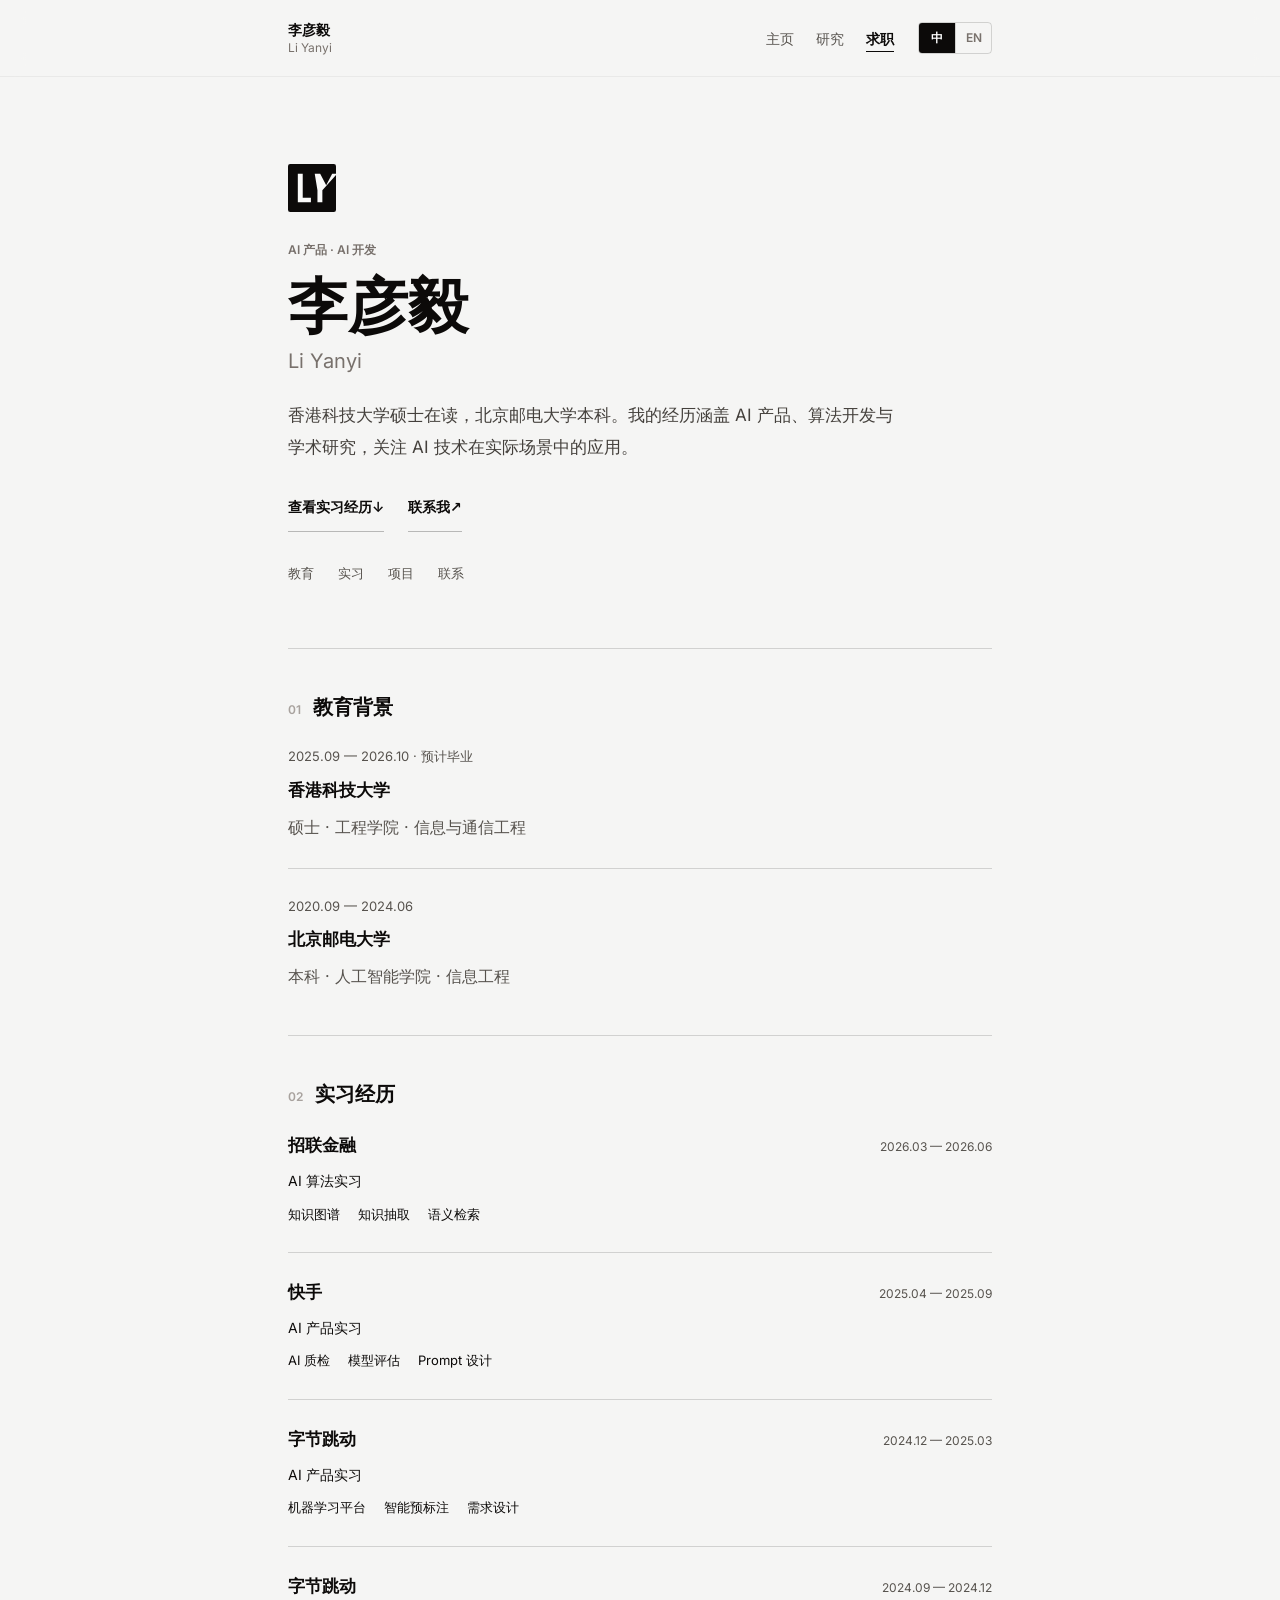
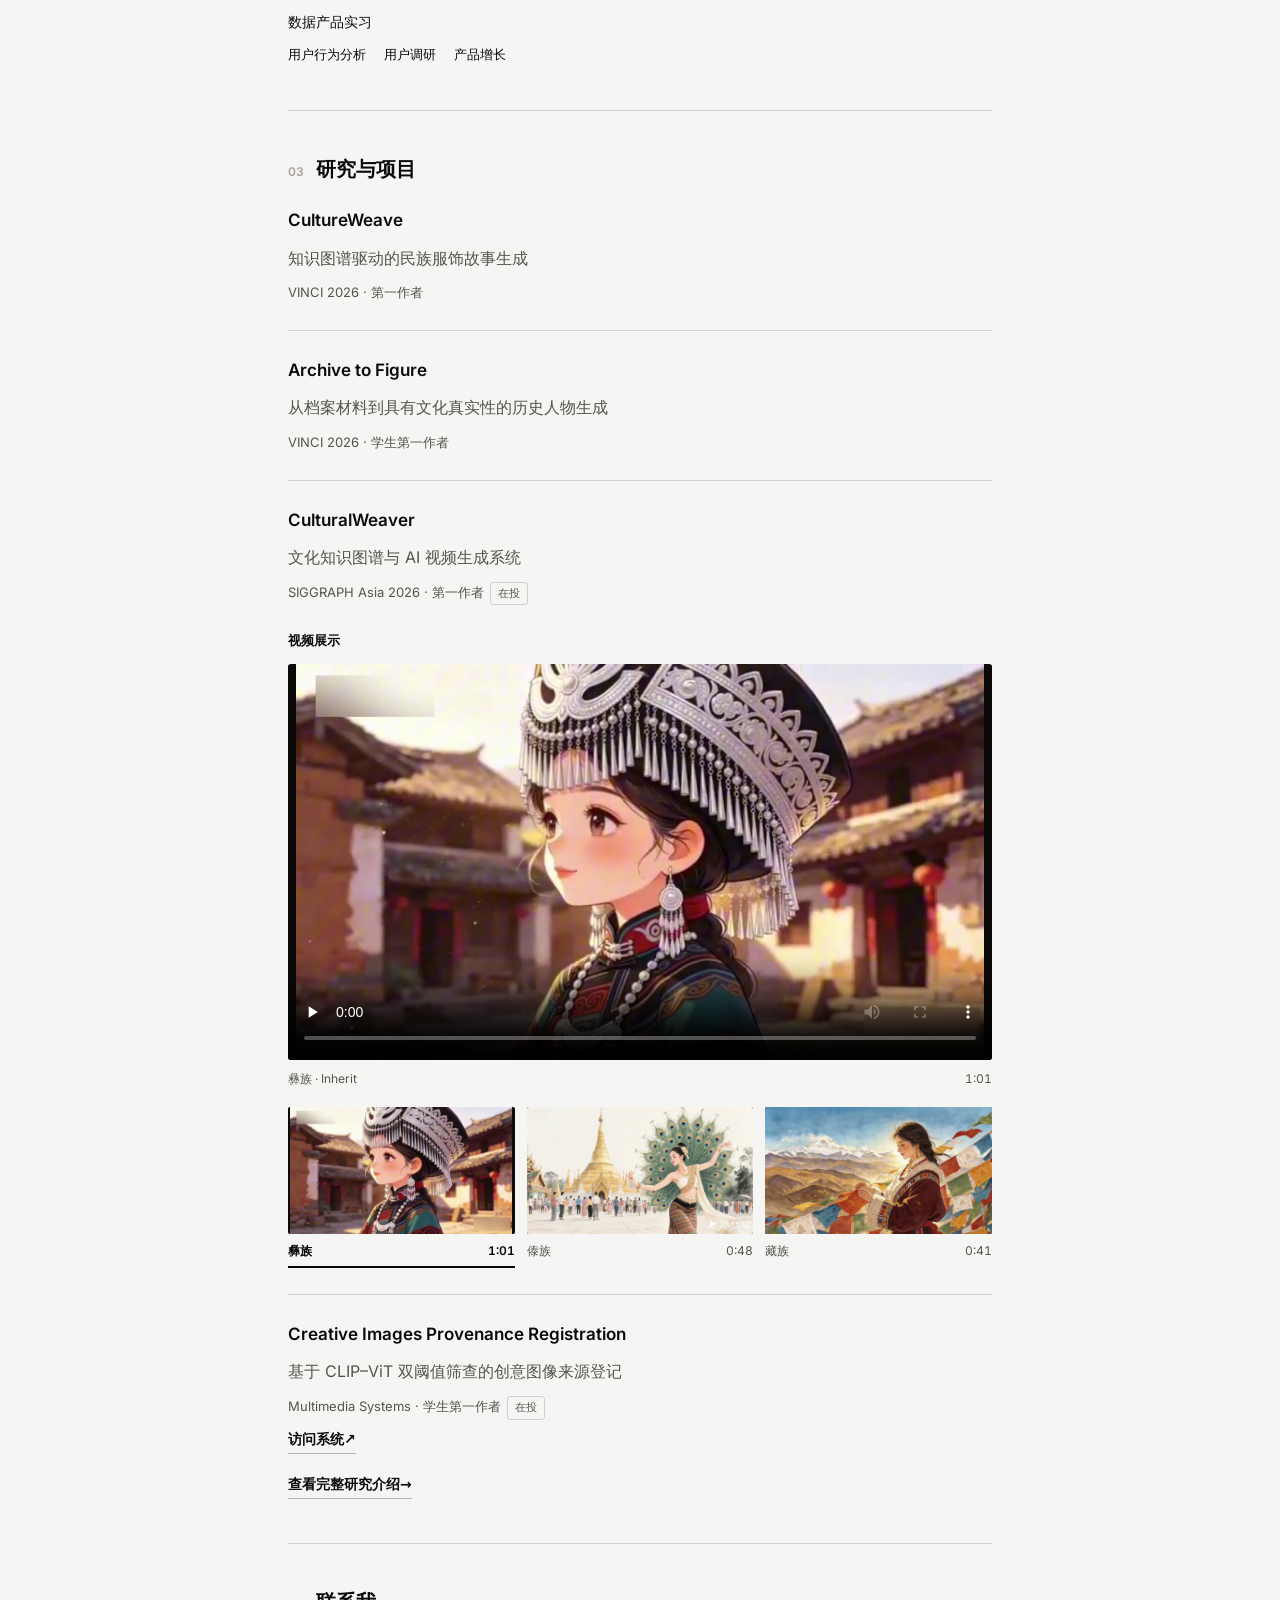
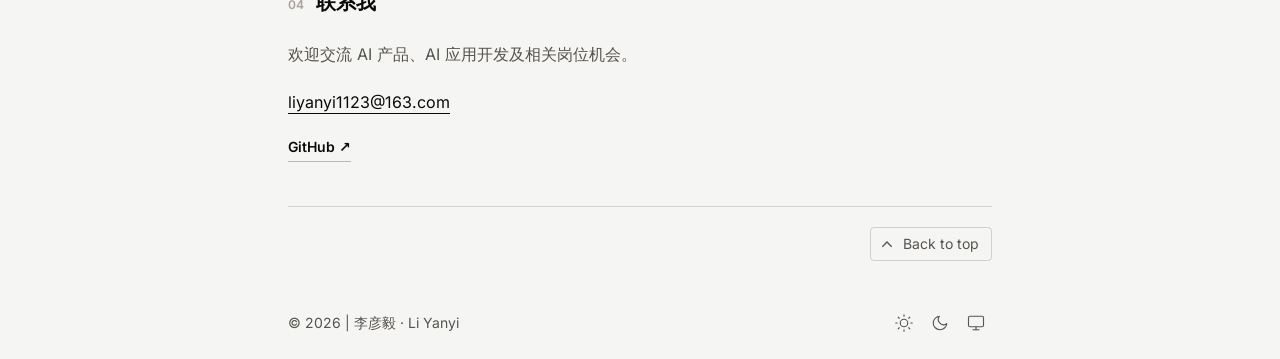
==== commit a7a41dfd: "Stack section headings above content on audience profiles" ====
--- a/career/index.html
+++ b/career/index.html
@@ -133,7 +133,7 @@
   preloadLanguage();
 </script><link rel="stylesheet" href="/_astro/career.Cog3KpSc.css">
 <link rel="stylesheet" href="/_astro/career.R_KryZPl.css">
-<link rel="stylesheet" href="/_astro/career.D07_DOJv.css"></head> <body class="audience-page"> <a class="audience-skip" href="#main-content">Skip to content / 跳转到正文</a> <header class="audience-header"> <div class="mx-auto w-full max-w-screen-md px-5 sm:px-8">  <div class="header-row"> <a href="/" data-astro-reload aria-label="李彦毅主页 / Li Yanyi home"> <span class="brand-name">李彦毅</span><span class="brand-name-en" lang="en">Li Yanyi</span> </a> <div class="language-switch" role="group" aria-label="语言 / Language"> <button id="language-zh-button" type="button" aria-pressed="false" lang="zh-CN">中</button> <button id="language-en-button" type="button" aria-pressed="false" lang="en">EN</button> </div> <nav class="audience-nav" aria-label="个人主页导航 / Profile navigation"> <a href="/" data-astro-reload><span class="lang-zh" lang="zh-CN">主页</span><span class="lang-en" lang="en">Home</span></a><a href="/research/" data-astro-reload><span class="lang-zh" lang="zh-CN">研究</span><span class="lang-en" lang="en">Research</span></a><a href="/career/" data-astro-reload aria-current="page"><span class="lang-zh" lang="zh-CN">求职</span><span class="lang-en" lang="en">Career</span></a> </nav> </div>  </div> </header> <main id="main-content"> <div class="mx-auto w-full max-w-screen-md px-5 sm:px-8">  <section class="hero" aria-labelledby="page-title"> <img class="brand-mark" src="/liyanyi-mark.svg" width="48" height="48" alt="" aria-hidden="true"> <p class="eyebrow"><span class="lang-zh" lang="zh-CN">AI 产品 · AI 开发</span><span class="lang-en" lang="en">AI product · AI development</span></p> <h1 id="page-title">李彦毅</h1><p class="english-name" lang="en">Li Yanyi</p> <div class="hero-copy"><p><span class="lang-zh" lang="zh-CN">香港科技大学硕士在读，北京邮电大学本科。我的经历涵盖 AI 产品、算法开发与学术研究，关注 AI 技术在实际场景中的应用。</span><span class="lang-en" lang="en">Master&#39;s student at HKUST and BUPT graduate. My experience spans AI product work, algorithm development and academic research, with a focus on applying AI in real-world settings.</span></p></div> <div class="audience-actions"> <a class="text-link" href="#experience"><span class="lang-zh" lang="zh-CN">查看实习经历</span><span class="lang-en" lang="en">View my experience</span> ↓</a> <a class="text-link" href="mailto:liyanyi1123@163.com"><span class="lang-zh" lang="zh-CN">联系我</span><span class="lang-en" lang="en">Contact me</span> ↗</a> </div> <nav class="page-jump" aria-label="页内导航 / On this page"> <a href="#education"><span class="lang-zh" lang="zh-CN">教育</span><span class="lang-en" lang="en">Education</span></a><a href="#experience"><span class="lang-zh" lang="zh-CN">实习</span><span class="lang-en" lang="en">Experience</span></a><a href="#projects"><span class="lang-zh" lang="zh-CN">项目</span><span class="lang-en" lang="en">Projects</span></a><a href="#contact"><span class="lang-zh" lang="zh-CN">联系</span><span class="lang-en" lang="en">Contact</span></a> </nav> </section> <div class="section-list"> <section id="education" class="profile-section" aria-labelledby="education-title"> <div class="section-heading"> <p class="section-index">01</p> <h2 id="education-title"><span class="lang-zh" lang="zh-CN">教育背景</span><span class="lang-en" lang="en">Education</span></h2> </div> <div class="audience-section-copy"><ol class="entry-list education-list"> <li> <p class="entry-meta">2025.09 — 2026.10 · <span class="lang-zh" lang="zh-CN">预计毕业</span><span class="lang-en" lang="en">expected graduation</span></p> <h3><span class="lang-zh" lang="zh-CN">香港科技大学</span><span class="lang-en" lang="en">The Hong Kong University of Science and Technology</span></h3> <p><span class="lang-zh" lang="zh-CN">硕士 · 工程学院 · 信息与通信工程</span><span class="lang-en" lang="en">Master&#39;s · School of Engineering · Telecommunications</span></p> </li><li> <p class="entry-meta">2020.09 — 2024.06</p> <h3><span class="lang-zh" lang="zh-CN">北京邮电大学</span><span class="lang-en" lang="en">Beijing University of Posts and Telecommunications</span></h3> <p><span class="lang-zh" lang="zh-CN">本科 · 人工智能学院 · 信息工程</span><span class="lang-en" lang="en">Bachelor&#39;s · School of Artificial Intelligence · Information Engineering</span></p> </li> </ol></div> </section> <section id="experience" class="profile-section" aria-labelledby="experience-title"> <div class="section-heading"> <p class="section-index">02</p> <h2 id="experience-title"><span class="lang-zh" lang="zh-CN">实习经历</span><span class="lang-en" lang="en">Experience</span></h2> </div> <div class="audience-section-copy"> <ol class="entry-list"> <li> <div class="entry-company"><h3><span class="lang-zh" lang="zh-CN">招联金融</span><span class="lang-en" lang="en">Zhaolian Finance</span></h3><time>2026.03 — 2026.06</time></div> <p class="entry-role"><span class="lang-zh" lang="zh-CN">AI 算法实习</span><span class="lang-en" lang="en">AI algorithm internship</span></p> <ul class="work-tags" aria-label="项目关键词 / Work themes"><li><span class="lang-zh" lang="zh-CN">知识图谱</span><span class="lang-en" lang="en">Knowledge graphs</span></li><li><span class="lang-zh" lang="zh-CN">知识抽取</span><span class="lang-en" lang="en">Knowledge extraction</span></li><li><span class="lang-zh" lang="zh-CN">语义检索</span><span class="lang-en" lang="en">Semantic retrieval</span></li></ul> </li><li> <div class="entry-company"><h3><span class="lang-zh" lang="zh-CN">快手</span><span class="lang-en" lang="en">Kuaishou</span></h3><time>2025.04 — 2025.09</time></div> <p class="entry-role"><span class="lang-zh" lang="zh-CN">AI 产品实习</span><span class="lang-en" lang="en">AI product internship</span></p> <ul class="work-tags" aria-label="项目关键词 / Work themes"><li><span class="lang-zh" lang="zh-CN">AI 质检</span><span class="lang-en" lang="en">AI quality assurance</span></li><li><span class="lang-zh" lang="zh-CN">模型评估</span><span class="lang-en" lang="en">Model evaluation</span></li><li><span class="lang-zh" lang="zh-CN">Prompt 设计</span><span class="lang-en" lang="en">Prompt design</span></li></ul> </li><li> <div class="entry-company"><h3><span class="lang-zh" lang="zh-CN">字节跳动</span><span class="lang-en" lang="en">ByteDance</span></h3><time>2024.12 — 2025.03</time></div> <p class="entry-role"><span class="lang-zh" lang="zh-CN">AI 产品实习</span><span class="lang-en" lang="en">AI product internship</span></p> <ul class="work-tags" aria-label="项目关键词 / Work themes"><li><span class="lang-zh" lang="zh-CN">机器学习平台</span><span class="lang-en" lang="en">ML platforms</span></li><li><span class="lang-zh" lang="zh-CN">智能预标注</span><span class="lang-en" lang="en">AI pre-annotation</span></li><li><span class="lang-zh" lang="zh-CN">需求设计</span><span class="lang-en" lang="en">Requirements design</span></li></ul> </li><li> <div class="entry-company"><h3><span class="lang-zh" lang="zh-CN">字节跳动</span><span class="lang-en" lang="en">ByteDance</span></h3><time>2024.09 — 2024.12</time></div> <p class="entry-role"><span class="lang-zh" lang="zh-CN">数据产品实习</span><span class="lang-en" lang="en">Data product internship</span></p> <ul class="work-tags" aria-label="项目关键词 / Work themes"><li><span class="lang-zh" lang="zh-CN">用户行为分析</span><span class="lang-en" lang="en">Behavior analytics</span></li><li><span class="lang-zh" lang="zh-CN">用户调研</span><span class="lang-en" lang="en">User research</span></li><li><span class="lang-zh" lang="zh-CN">产品增长</span><span class="lang-en" lang="en">Product growth</span></li></ul> </li> </ol> </div> </section> <section id="projects" class="profile-section" aria-labelledby="projects-title"> <div class="section-heading"> <p class="section-index">03</p> <h2 id="projects-title"><span class="lang-zh" lang="zh-CN">研究与项目</span><span class="lang-en" lang="en">Projects</span></h2> </div> <div class="audience-section-copy"> <ol class="entry-list"><li> <h3 lang="en">CultureWeave</h3><p><span class="lang-zh" lang="zh-CN">知识图谱驱动的民族服饰故事生成</span><span class="lang-en" lang="en">Knowledge graph-grounded generation for ethnic costume storytelling</span></p> <p class="entry-meta">VINCI 2026 · <span class="lang-zh" lang="zh-CN">第一作者</span><span class="lang-en" lang="en">First author</span></p>   </li><li> <h3 lang="en">Archive to Figure</h3><p><span class="lang-zh" lang="zh-CN">从档案材料到具有文化真实性的历史人物生成</span><span class="lang-en" lang="en">Generating culturally authentic historical figures from archival material</span></p> <p class="entry-meta">VINCI 2026 · <span class="lang-zh" lang="zh-CN">学生第一作者</span><span class="lang-en" lang="en">Student first author</span></p>   </li><li> <h3 lang="en">CulturalWeaver</h3><p><span class="lang-zh" lang="zh-CN">文化知识图谱与 AI 视频生成系统</span><span class="lang-en" lang="en">Cultural knowledge graphs for AI video generation</span></p> <p class="entry-meta">SIGGRAPH Asia 2026 · <span class="lang-zh" lang="zh-CN">第一作者</span><span class="lang-en" lang="en">First author</span><span class="submission"><span class="lang-zh" lang="zh-CN">在投</span><span class="lang-en" lang="en">Submitted</span></span></p> <culturalweaver-demos id="culturalweaver-demos" aria-labelledby="culturalweaver-demo-heading" data-astro-cid-stb4k4ik="true"> <h4 id="culturalweaver-demo-heading" data-astro-cid-stb4k4ik><span class="lang-zh" lang="zh-CN">视频展示</span><span class="lang-en" lang="en">Video demos</span></h4> <div class="demo-players" data-astro-cid-stb4k4ik> <figure id="demo-yi-inherit" data-astro-cid-stb4k4ik> <video controls playsinline preload="none" poster="/demos/culturalweaver/yi-inherit.jpg" width="1878" height="1080" aria-labelledby="caption-yi-inherit" data-astro-cid-stb4k4ik> <source src="/demos/culturalweaver/yi-inherit.mp4" type="video/mp4" data-astro-cid-stb4k4ik> <a href="/demos/culturalweaver/yi-inherit.mp4" data-astro-cid-stb4k4ik><span class="lang-zh" lang="zh-CN">打开视频</span><span class="lang-en" lang="en">Open video</span></a> </video> <figcaption id="caption-yi-inherit" data-astro-cid-stb4k4ik> <span data-astro-cid-stb4k4ik><span class="lang-zh" lang="zh-CN">彝族</span><span class="lang-en" lang="en">Yi</span> <span aria-hidden="true" data-astro-cid-stb4k4ik>·</span> <span lang="en" data-astro-cid-stb4k4ik>Inherit</span></span> <span class="demo-duration" data-astro-cid-stb4k4ik>1:01</span> </figcaption> </figure><figure id="demo-dai-blessings-in-clear-water" data-astro-cid-stb4k4ik> <video controls playsinline preload="none" poster="/demos/culturalweaver/dai-blessings-in-clear-water.jpg" width="1920" height="1080" aria-labelledby="caption-dai-blessings-in-clear-water" data-astro-cid-stb4k4ik> <source src="/demos/culturalweaver/dai-blessings-in-clear-water.mp4" type="video/mp4" data-astro-cid-stb4k4ik> <a href="/demos/culturalweaver/dai-blessings-in-clear-water.mp4" data-astro-cid-stb4k4ik><span class="lang-zh" lang="zh-CN">打开视频</span><span class="lang-en" lang="en">Open video</span></a> </video> <figcaption id="caption-dai-blessings-in-clear-water" data-astro-cid-stb4k4ik> <span data-astro-cid-stb4k4ik><span class="lang-zh" lang="zh-CN">傣族</span><span class="lang-en" lang="en">Dai</span> <span aria-hidden="true" data-astro-cid-stb4k4ik>·</span> <span lang="en" data-astro-cid-stb4k4ik>Blessings in Clear Water</span></span> <span class="demo-duration" data-astro-cid-stb4k4ik>0:48</span> </figcaption> </figure><figure id="demo-zang-snowland-tibetan-elegance" data-astro-cid-stb4k4ik> <video controls playsinline preload="none" poster="/demos/culturalweaver/zang-snowland-tibetan-elegance.jpg" width="1920" height="1080" aria-labelledby="caption-zang-snowland-tibetan-elegance" data-astro-cid-stb4k4ik> <source src="/demos/culturalweaver/zang-snowland-tibetan-elegance.mp4" type="video/mp4" data-astro-cid-stb4k4ik> <a href="/demos/culturalweaver/zang-snowland-tibetan-elegance.mp4" data-astro-cid-stb4k4ik><span class="lang-zh" lang="zh-CN">打开视频</span><span class="lang-en" lang="en">Open video</span></a> </video> <figcaption id="caption-zang-snowland-tibetan-elegance" data-astro-cid-stb4k4ik> <span data-astro-cid-stb4k4ik><span class="lang-zh" lang="zh-CN">藏族</span><span class="lang-en" lang="en">Zang</span> <span aria-hidden="true" data-astro-cid-stb4k4ik>·</span> <span lang="en" data-astro-cid-stb4k4ik>Snowland Tibetan Elegance</span></span> <span class="demo-duration" data-astro-cid-stb4k4ik>0:41</span> </figcaption> </figure> </div> <div class="demo-selector" role="group" aria-labelledby="culturalweaver-demo-heading" hidden data-astro-cid-stb4k4ik> <button type="button" aria-pressed="true" aria-controls="demo-yi-inherit" data-astro-cid-stb4k4ik> <img src="/demos/culturalweaver/yi-inherit.jpg" alt="" width="1878" height="1080" loading="lazy" data-astro-cid-stb4k4ik> <span class="demo-choice-label" data-astro-cid-stb4k4ik><span data-astro-cid-stb4k4ik><span class="lang-zh" lang="zh-CN">彝族</span><span class="lang-en" lang="en">Yi</span></span><span class="demo-duration" data-astro-cid-stb4k4ik>1:01</span></span> </button><button type="button" aria-pressed="false" aria-controls="demo-dai-blessings-in-clear-water" data-astro-cid-stb4k4ik> <img src="/demos/culturalweaver/dai-blessings-in-clear-water.jpg" alt="" width="1920" height="1080" loading="lazy" data-astro-cid-stb4k4ik> <span class="demo-choice-label" data-astro-cid-stb4k4ik><span data-astro-cid-stb4k4ik><span class="lang-zh" lang="zh-CN">傣族</span><span class="lang-en" lang="en">Dai</span></span><span class="demo-duration" data-astro-cid-stb4k4ik>0:48</span></span> </button><button type="button" aria-pressed="false" aria-controls="demo-zang-snowland-tibetan-elegance" data-astro-cid-stb4k4ik> <img src="/demos/culturalweaver/zang-snowland-tibetan-elegance.jpg" alt="" width="1920" height="1080" loading="lazy" data-astro-cid-stb4k4ik> <span class="demo-choice-label" data-astro-cid-stb4k4ik><span data-astro-cid-stb4k4ik><span class="lang-zh" lang="zh-CN">藏族</span><span class="lang-en" lang="en">Zang</span></span><span class="demo-duration" data-astro-cid-stb4k4ik>0:41</span></span> </button> </div> </culturalweaver-demos> <script type="module">class c extends HTMLElement{connectedCallback(){if(this.dataset.ready)return;this.dataset.ready="true";const s=Array.from(this.querySelectorAll(".demo-players > figure")),l=Array.from(this.querySelectorAll(".demo-selector button")),o=this.querySelector(".demo-selector");if(!o||!s.length||s.length!==l.length)return;const a=e=>{s.forEach((t,r)=>{r!==e&&t.querySelector("video")?.pause(),t.hidden=r!==e,l[r].setAttribute("aria-pressed",String(r===e))})};l.forEach((e,t)=>e.addEventListener("click",()=>a(t))),a(0),o.hidden=!1}}customElements.get("culturalweaver-demos")||customElements.define("culturalweaver-demos",c);</script>   </li><li> <h3 lang="en">Creative Images Provenance Registration</h3><p><span class="lang-zh" lang="zh-CN">基于 CLIP–ViT 双阈值筛查的创意图像来源登记</span><span class="lang-en" lang="en">Creative-image provenance registration with dual-threshold CLIP–ViT screening</span></p> <p class="entry-meta">Multimedia Systems · <span class="lang-zh" lang="zh-CN">学生第一作者</span><span class="lang-en" lang="en">Student first author</span><span class="submission"><span class="lang-zh" lang="zh-CN">在投</span><span class="lang-en" lang="en">Submitted</span></span></p>  <a class="text-link" href="https://wuji.cyphy.com/ssi/" target="_blank" rel="noopener noreferrer"><span class="lang-zh" lang="zh-CN">访问系统</span><span class="lang-en" lang="en">View system</span> ↗</a> </li></ol> <a class="text-link" href="/research/" data-astro-reload><span class="lang-zh" lang="zh-CN">查看完整研究介绍</span><span class="lang-en" lang="en">Read my research profile</span> →</a> </div> </section> <section id="contact" class="profile-section" aria-labelledby="contact-title"> <div class="section-heading"> <p class="section-index">04</p> <h2 id="contact-title"><span class="lang-zh" lang="zh-CN">联系我</span><span class="lang-en" lang="en">Contact</span></h2> </div> <div class="audience-section-copy"> <p><span class="lang-zh" lang="zh-CN">欢迎交流 AI 产品、AI 应用开发及相关岗位机会。</span><span class="lang-en" lang="en">I welcome conversations about AI product, AI application development and related roles.</span></p> <p><a class="audience-contact" href="mailto:liyanyi1123@163.com">liyanyi1123@163.com</a></p> <a class="text-link" href="https://github.com/liyanyi1123">GitHub ↗</a> </div> </section> </div>  </div> </main> <footer class="animate"> <div class="mx-auto w-full max-w-screen-md px-5 sm:px-8">  <div class="relative"> <div class="absolute right-0 -top-20"> <button id="back-to-top" class="relative group w-fit flex pl-8 pr-3 py-1.5 flex-nowrap rounded border border-black/15 dark:border-white/20 hover:bg-black/5 dark:hover:bg-white/5 hover:text-black dark:hover:text-white transition-colors duration-300 ease-in-out"> <svg xmlns="http://www.w3.org/2000/svg" viewBox="0 0 24 24" class="absolute top-1/2 left-2 -translate-y-1/2 size-4 stroke-2 fill-none stroke-current rotate-90"> <line x1="5" y1="12" x2="19" y2="12" class="translate-x-2 group-hover:translate-x-0 scale-x-0 group-hover:scale-x-100 transition-transform duration-300 ease-in-out"></line> <polyline points="12 5 5 12 12 19" class="translate-x-1 group-hover:translate-x-0 transition-transform duration-300 ease-in-out"></polyline> </svg> <div class="text-sm">
+<link rel="stylesheet" href="/_astro/career.Cx0rN_Sq.css"></head> <body class="audience-page"> <a class="audience-skip" href="#main-content">Skip to content / 跳转到正文</a> <header class="audience-header"> <div class="mx-auto w-full max-w-screen-md px-5 sm:px-8">  <div class="header-row"> <a href="/" data-astro-reload aria-label="李彦毅主页 / Li Yanyi home"> <span class="brand-name">李彦毅</span><span class="brand-name-en" lang="en">Li Yanyi</span> </a> <div class="language-switch" role="group" aria-label="语言 / Language"> <button id="language-zh-button" type="button" aria-pressed="false" lang="zh-CN">中</button> <button id="language-en-button" type="button" aria-pressed="false" lang="en">EN</button> </div> <nav class="audience-nav" aria-label="个人主页导航 / Profile navigation"> <a href="/" data-astro-reload><span class="lang-zh" lang="zh-CN">主页</span><span class="lang-en" lang="en">Home</span></a><a href="/research/" data-astro-reload><span class="lang-zh" lang="zh-CN">研究</span><span class="lang-en" lang="en">Research</span></a><a href="/career/" data-astro-reload aria-current="page"><span class="lang-zh" lang="zh-CN">求职</span><span class="lang-en" lang="en">Career</span></a> </nav> </div>  </div> </header> <main id="main-content"> <div class="mx-auto w-full max-w-screen-md px-5 sm:px-8">  <section class="hero" aria-labelledby="page-title"> <img class="brand-mark" src="/liyanyi-mark.svg" width="48" height="48" alt="" aria-hidden="true"> <p class="eyebrow"><span class="lang-zh" lang="zh-CN">AI 产品 · AI 开发</span><span class="lang-en" lang="en">AI product · AI development</span></p> <h1 id="page-title">李彦毅</h1><p class="english-name" lang="en">Li Yanyi</p> <div class="hero-copy"><p><span class="lang-zh" lang="zh-CN">香港科技大学硕士在读，北京邮电大学本科。我的经历涵盖 AI 产品、算法开发与学术研究，关注 AI 技术在实际场景中的应用。</span><span class="lang-en" lang="en">Master&#39;s student at HKUST and BUPT graduate. My experience spans AI product work, algorithm development and academic research, with a focus on applying AI in real-world settings.</span></p></div> <div class="audience-actions"> <a class="text-link" href="#experience"><span class="lang-zh" lang="zh-CN">查看实习经历</span><span class="lang-en" lang="en">View my experience</span> ↓</a> <a class="text-link" href="mailto:liyanyi1123@163.com"><span class="lang-zh" lang="zh-CN">联系我</span><span class="lang-en" lang="en">Contact me</span> ↗</a> </div> <nav class="page-jump" aria-label="页内导航 / On this page"> <a href="#education"><span class="lang-zh" lang="zh-CN">教育</span><span class="lang-en" lang="en">Education</span></a><a href="#experience"><span class="lang-zh" lang="zh-CN">实习</span><span class="lang-en" lang="en">Experience</span></a><a href="#projects"><span class="lang-zh" lang="zh-CN">项目</span><span class="lang-en" lang="en">Projects</span></a><a href="#contact"><span class="lang-zh" lang="zh-CN">联系</span><span class="lang-en" lang="en">Contact</span></a> </nav> </section> <div class="section-list"> <section id="education" class="profile-section" aria-labelledby="education-title"> <div class="section-heading"> <p class="section-index">01</p> <h2 id="education-title"><span class="lang-zh" lang="zh-CN">教育背景</span><span class="lang-en" lang="en">Education</span></h2> </div> <div class="audience-section-copy"><ol class="entry-list education-list"> <li> <p class="entry-meta">2025.09 — 2026.10 · <span class="lang-zh" lang="zh-CN">预计毕业</span><span class="lang-en" lang="en">expected graduation</span></p> <h3><span class="lang-zh" lang="zh-CN">香港科技大学</span><span class="lang-en" lang="en">The Hong Kong University of Science and Technology</span></h3> <p><span class="lang-zh" lang="zh-CN">硕士 · 工程学院 · 信息与通信工程</span><span class="lang-en" lang="en">Master&#39;s · School of Engineering · Telecommunications</span></p> </li><li> <p class="entry-meta">2020.09 — 2024.06</p> <h3><span class="lang-zh" lang="zh-CN">北京邮电大学</span><span class="lang-en" lang="en">Beijing University of Posts and Telecommunications</span></h3> <p><span class="lang-zh" lang="zh-CN">本科 · 人工智能学院 · 信息工程</span><span class="lang-en" lang="en">Bachelor&#39;s · School of Artificial Intelligence · Information Engineering</span></p> </li> </ol></div> </section> <section id="experience" class="profile-section" aria-labelledby="experience-title"> <div class="section-heading"> <p class="section-index">02</p> <h2 id="experience-title"><span class="lang-zh" lang="zh-CN">实习经历</span><span class="lang-en" lang="en">Experience</span></h2> </div> <div class="audience-section-copy"> <ol class="entry-list"> <li> <div class="entry-company"><h3><span class="lang-zh" lang="zh-CN">招联金融</span><span class="lang-en" lang="en">Zhaolian Finance</span></h3><time>2026.03 — 2026.06</time></div> <p class="entry-role"><span class="lang-zh" lang="zh-CN">AI 算法实习</span><span class="lang-en" lang="en">AI algorithm internship</span></p> <ul class="work-tags" aria-label="项目关键词 / Work themes"><li><span class="lang-zh" lang="zh-CN">知识图谱</span><span class="lang-en" lang="en">Knowledge graphs</span></li><li><span class="lang-zh" lang="zh-CN">知识抽取</span><span class="lang-en" lang="en">Knowledge extraction</span></li><li><span class="lang-zh" lang="zh-CN">语义检索</span><span class="lang-en" lang="en">Semantic retrieval</span></li></ul> </li><li> <div class="entry-company"><h3><span class="lang-zh" lang="zh-CN">快手</span><span class="lang-en" lang="en">Kuaishou</span></h3><time>2025.04 — 2025.09</time></div> <p class="entry-role"><span class="lang-zh" lang="zh-CN">AI 产品实习</span><span class="lang-en" lang="en">AI product internship</span></p> <ul class="work-tags" aria-label="项目关键词 / Work themes"><li><span class="lang-zh" lang="zh-CN">AI 质检</span><span class="lang-en" lang="en">AI quality assurance</span></li><li><span class="lang-zh" lang="zh-CN">模型评估</span><span class="lang-en" lang="en">Model evaluation</span></li><li><span class="lang-zh" lang="zh-CN">Prompt 设计</span><span class="lang-en" lang="en">Prompt design</span></li></ul> </li><li> <div class="entry-company"><h3><span class="lang-zh" lang="zh-CN">字节跳动</span><span class="lang-en" lang="en">ByteDance</span></h3><time>2024.12 — 2025.03</time></div> <p class="entry-role"><span class="lang-zh" lang="zh-CN">AI 产品实习</span><span class="lang-en" lang="en">AI product internship</span></p> <ul class="work-tags" aria-label="项目关键词 / Work themes"><li><span class="lang-zh" lang="zh-CN">机器学习平台</span><span class="lang-en" lang="en">ML platforms</span></li><li><span class="lang-zh" lang="zh-CN">智能预标注</span><span class="lang-en" lang="en">AI pre-annotation</span></li><li><span class="lang-zh" lang="zh-CN">需求设计</span><span class="lang-en" lang="en">Requirements design</span></li></ul> </li><li> <div class="entry-company"><h3><span class="lang-zh" lang="zh-CN">字节跳动</span><span class="lang-en" lang="en">ByteDance</span></h3><time>2024.09 — 2024.12</time></div> <p class="entry-role"><span class="lang-zh" lang="zh-CN">数据产品实习</span><span class="lang-en" lang="en">Data product internship</span></p> <ul class="work-tags" aria-label="项目关键词 / Work themes"><li><span class="lang-zh" lang="zh-CN">用户行为分析</span><span class="lang-en" lang="en">Behavior analytics</span></li><li><span class="lang-zh" lang="zh-CN">用户调研</span><span class="lang-en" lang="en">User research</span></li><li><span class="lang-zh" lang="zh-CN">产品增长</span><span class="lang-en" lang="en">Product growth</span></li></ul> </li> </ol> </div> </section> <section id="projects" class="profile-section" aria-labelledby="projects-title"> <div class="section-heading"> <p class="section-index">03</p> <h2 id="projects-title"><span class="lang-zh" lang="zh-CN">研究与项目</span><span class="lang-en" lang="en">Projects</span></h2> </div> <div class="audience-section-copy"> <ol class="entry-list"><li> <h3 lang="en">CultureWeave</h3><p><span class="lang-zh" lang="zh-CN">知识图谱驱动的民族服饰故事生成</span><span class="lang-en" lang="en">Knowledge graph-grounded generation for ethnic costume storytelling</span></p> <p class="entry-meta">VINCI 2026 · <span class="lang-zh" lang="zh-CN">第一作者</span><span class="lang-en" lang="en">First author</span></p>   </li><li> <h3 lang="en">Archive to Figure</h3><p><span class="lang-zh" lang="zh-CN">从档案材料到具有文化真实性的历史人物生成</span><span class="lang-en" lang="en">Generating culturally authentic historical figures from archival material</span></p> <p class="entry-meta">VINCI 2026 · <span class="lang-zh" lang="zh-CN">学生第一作者</span><span class="lang-en" lang="en">Student first author</span></p>   </li><li> <h3 lang="en">CulturalWeaver</h3><p><span class="lang-zh" lang="zh-CN">文化知识图谱与 AI 视频生成系统</span><span class="lang-en" lang="en">Cultural knowledge graphs for AI video generation</span></p> <p class="entry-meta">SIGGRAPH Asia 2026 · <span class="lang-zh" lang="zh-CN">第一作者</span><span class="lang-en" lang="en">First author</span><span class="submission"><span class="lang-zh" lang="zh-CN">在投</span><span class="lang-en" lang="en">Submitted</span></span></p> <culturalweaver-demos id="culturalweaver-demos" aria-labelledby="culturalweaver-demo-heading" data-astro-cid-stb4k4ik="true"> <h4 id="culturalweaver-demo-heading" data-astro-cid-stb4k4ik><span class="lang-zh" lang="zh-CN">视频展示</span><span class="lang-en" lang="en">Video demos</span></h4> <div class="demo-players" data-astro-cid-stb4k4ik> <figure id="demo-yi-inherit" data-astro-cid-stb4k4ik> <video controls playsinline preload="none" poster="/demos/culturalweaver/yi-inherit.jpg" width="1878" height="1080" aria-labelledby="caption-yi-inherit" data-astro-cid-stb4k4ik> <source src="/demos/culturalweaver/yi-inherit.mp4" type="video/mp4" data-astro-cid-stb4k4ik> <a href="/demos/culturalweaver/yi-inherit.mp4" data-astro-cid-stb4k4ik><span class="lang-zh" lang="zh-CN">打开视频</span><span class="lang-en" lang="en">Open video</span></a> </video> <figcaption id="caption-yi-inherit" data-astro-cid-stb4k4ik> <span data-astro-cid-stb4k4ik><span class="lang-zh" lang="zh-CN">彝族</span><span class="lang-en" lang="en">Yi</span> <span aria-hidden="true" data-astro-cid-stb4k4ik>·</span> <span lang="en" data-astro-cid-stb4k4ik>Inherit</span></span> <span class="demo-duration" data-astro-cid-stb4k4ik>1:01</span> </figcaption> </figure><figure id="demo-dai-blessings-in-clear-water" data-astro-cid-stb4k4ik> <video controls playsinline preload="none" poster="/demos/culturalweaver/dai-blessings-in-clear-water.jpg" width="1920" height="1080" aria-labelledby="caption-dai-blessings-in-clear-water" data-astro-cid-stb4k4ik> <source src="/demos/culturalweaver/dai-blessings-in-clear-water.mp4" type="video/mp4" data-astro-cid-stb4k4ik> <a href="/demos/culturalweaver/dai-blessings-in-clear-water.mp4" data-astro-cid-stb4k4ik><span class="lang-zh" lang="zh-CN">打开视频</span><span class="lang-en" lang="en">Open video</span></a> </video> <figcaption id="caption-dai-blessings-in-clear-water" data-astro-cid-stb4k4ik> <span data-astro-cid-stb4k4ik><span class="lang-zh" lang="zh-CN">傣族</span><span class="lang-en" lang="en">Dai</span> <span aria-hidden="true" data-astro-cid-stb4k4ik>·</span> <span lang="en" data-astro-cid-stb4k4ik>Blessings in Clear Water</span></span> <span class="demo-duration" data-astro-cid-stb4k4ik>0:48</span> </figcaption> </figure><figure id="demo-zang-snowland-tibetan-elegance" data-astro-cid-stb4k4ik> <video controls playsinline preload="none" poster="/demos/culturalweaver/zang-snowland-tibetan-elegance.jpg" width="1920" height="1080" aria-labelledby="caption-zang-snowland-tibetan-elegance" data-astro-cid-stb4k4ik> <source src="/demos/culturalweaver/zang-snowland-tibetan-elegance.mp4" type="video/mp4" data-astro-cid-stb4k4ik> <a href="/demos/culturalweaver/zang-snowland-tibetan-elegance.mp4" data-astro-cid-stb4k4ik><span class="lang-zh" lang="zh-CN">打开视频</span><span class="lang-en" lang="en">Open video</span></a> </video> <figcaption id="caption-zang-snowland-tibetan-elegance" data-astro-cid-stb4k4ik> <span data-astro-cid-stb4k4ik><span class="lang-zh" lang="zh-CN">藏族</span><span class="lang-en" lang="en">Zang</span> <span aria-hidden="true" data-astro-cid-stb4k4ik>·</span> <span lang="en" data-astro-cid-stb4k4ik>Snowland Tibetan Elegance</span></span> <span class="demo-duration" data-astro-cid-stb4k4ik>0:41</span> </figcaption> </figure> </div> <div class="demo-selector" role="group" aria-labelledby="culturalweaver-demo-heading" hidden data-astro-cid-stb4k4ik> <button type="button" aria-pressed="true" aria-controls="demo-yi-inherit" data-astro-cid-stb4k4ik> <img src="/demos/culturalweaver/yi-inherit.jpg" alt="" width="1878" height="1080" loading="lazy" data-astro-cid-stb4k4ik> <span class="demo-choice-label" data-astro-cid-stb4k4ik><span data-astro-cid-stb4k4ik><span class="lang-zh" lang="zh-CN">彝族</span><span class="lang-en" lang="en">Yi</span></span><span class="demo-duration" data-astro-cid-stb4k4ik>1:01</span></span> </button><button type="button" aria-pressed="false" aria-controls="demo-dai-blessings-in-clear-water" data-astro-cid-stb4k4ik> <img src="/demos/culturalweaver/dai-blessings-in-clear-water.jpg" alt="" width="1920" height="1080" loading="lazy" data-astro-cid-stb4k4ik> <span class="demo-choice-label" data-astro-cid-stb4k4ik><span data-astro-cid-stb4k4ik><span class="lang-zh" lang="zh-CN">傣族</span><span class="lang-en" lang="en">Dai</span></span><span class="demo-duration" data-astro-cid-stb4k4ik>0:48</span></span> </button><button type="button" aria-pressed="false" aria-controls="demo-zang-snowland-tibetan-elegance" data-astro-cid-stb4k4ik> <img src="/demos/culturalweaver/zang-snowland-tibetan-elegance.jpg" alt="" width="1920" height="1080" loading="lazy" data-astro-cid-stb4k4ik> <span class="demo-choice-label" data-astro-cid-stb4k4ik><span data-astro-cid-stb4k4ik><span class="lang-zh" lang="zh-CN">藏族</span><span class="lang-en" lang="en">Zang</span></span><span class="demo-duration" data-astro-cid-stb4k4ik>0:41</span></span> </button> </div> </culturalweaver-demos> <script type="module">class c extends HTMLElement{connectedCallback(){if(this.dataset.ready)return;this.dataset.ready="true";const s=Array.from(this.querySelectorAll(".demo-players > figure")),l=Array.from(this.querySelectorAll(".demo-selector button")),o=this.querySelector(".demo-selector");if(!o||!s.length||s.length!==l.length)return;const a=e=>{s.forEach((t,r)=>{r!==e&&t.querySelector("video")?.pause(),t.hidden=r!==e,l[r].setAttribute("aria-pressed",String(r===e))})};l.forEach((e,t)=>e.addEventListener("click",()=>a(t))),a(0),o.hidden=!1}}customElements.get("culturalweaver-demos")||customElements.define("culturalweaver-demos",c);</script>   </li><li> <h3 lang="en">Creative Images Provenance Registration</h3><p><span class="lang-zh" lang="zh-CN">基于 CLIP–ViT 双阈值筛查的创意图像来源登记</span><span class="lang-en" lang="en">Creative-image provenance registration with dual-threshold CLIP–ViT screening</span></p> <p class="entry-meta">Multimedia Systems · <span class="lang-zh" lang="zh-CN">学生第一作者</span><span class="lang-en" lang="en">Student first author</span><span class="submission"><span class="lang-zh" lang="zh-CN">在投</span><span class="lang-en" lang="en">Submitted</span></span></p>  <a class="text-link" href="https://wuji.cyphy.com/ssi/" target="_blank" rel="noopener noreferrer"><span class="lang-zh" lang="zh-CN">访问系统</span><span class="lang-en" lang="en">View system</span> ↗</a> </li></ol> <a class="text-link" href="/research/" data-astro-reload><span class="lang-zh" lang="zh-CN">查看完整研究介绍</span><span class="lang-en" lang="en">Read my research profile</span> →</a> </div> </section> <section id="contact" class="profile-section" aria-labelledby="contact-title"> <div class="section-heading"> <p class="section-index">04</p> <h2 id="contact-title"><span class="lang-zh" lang="zh-CN">联系我</span><span class="lang-en" lang="en">Contact</span></h2> </div> <div class="audience-section-copy"> <p><span class="lang-zh" lang="zh-CN">欢迎交流 AI 产品、AI 应用开发及相关岗位机会。</span><span class="lang-en" lang="en">I welcome conversations about AI product, AI application development and related roles.</span></p> <p><a class="audience-contact" href="mailto:liyanyi1123@163.com">liyanyi1123@163.com</a></p> <a class="text-link" href="https://github.com/liyanyi1123">GitHub ↗</a> </div> </section> </div>  </div> </main> <footer class="animate"> <div class="mx-auto w-full max-w-screen-md px-5 sm:px-8">  <div class="relative"> <div class="absolute right-0 -top-20"> <button id="back-to-top" class="relative group w-fit flex pl-8 pr-3 py-1.5 flex-nowrap rounded border border-black/15 dark:border-white/20 hover:bg-black/5 dark:hover:bg-white/5 hover:text-black dark:hover:text-white transition-colors duration-300 ease-in-out"> <svg xmlns="http://www.w3.org/2000/svg" viewBox="0 0 24 24" class="absolute top-1/2 left-2 -translate-y-1/2 size-4 stroke-2 fill-none stroke-current rotate-90"> <line x1="5" y1="12" x2="19" y2="12" class="translate-x-2 group-hover:translate-x-0 scale-x-0 group-hover:scale-x-100 transition-transform duration-300 ease-in-out"></line> <polyline points="12 5 5 12 12 19" class="translate-x-1 group-hover:translate-x-0 transition-transform duration-300 ease-in-out"></polyline> </svg> <div class="text-sm">
 Back to top
 </div> </button> </div> </div> <div class="flex justify-between items-center"> <div>
 &copy; 2026 | 李彦毅 · Li Yanyi </div> <div class="flex flex-wrap gap-1 items-center"> <button id="light-theme-button" aria-label="浅色模式 / Light theme" class="group size-8 flex items-center justify-center rounded-full"> <svg xmlns="http://www.w3.org/2000/svg" width="18" height="18" viewBox="0 0 24 24" fill="none" stroke="currentColor" stroke-width="1.5" stroke-linecap="round" stroke-linejoin="round" class="group-hover:stroke-black group-hover:dark:stroke-white transition-colors duration-300 ease-in-out"> <circle cx="12" cy="12" r="5"></circle> <line x1="12" y1="1" x2="12" y2="3"></line> <line x1="12" y1="21" x2="12" y2="23"></line> <line x1="4.22" y1="4.22" x2="5.64" y2="5.64"></line> <line x1="18.36" y1="18.36" x2="19.78" y2="19.78"></line> <line x1="1" y1="12" x2="3" y2="12"></line> <line x1="21" y1="12" x2="23" y2="12"></line> <line x1="4.22" y1="19.78" x2="5.64" y2="18.36"></line> <line x1="18.36" y1="5.64" x2="19.78" y2="4.22"></line> </svg> </button> <button id="dark-theme-button" aria-label="深色模式 / Dark theme" class="group size-8 flex items-center justify-center rounded-full"> <svg xmlns="http://www.w3.org/2000/svg" width="18" height="18" viewBox="0 0 24 24" fill="none" stroke="currentColor" stroke-width="1.5" stroke-linecap="round" stroke-linejoin="round" class="group-hover:stroke-black group-hover:dark:stroke-white transition-colors duration-300 ease-in-out"> <path d="M21 12.79A9 9 0 1 1 11.21 3 7 7 0 0 0 21 12.79z"></path> </svg> </button> <button id="system-theme-button" aria-label="跟随系统 / System theme" class="group size-8 flex items-center justify-center rounded-full"> <svg xmlns="http://www.w3.org/2000/svg" width="18" height="18" viewBox="0 0 24 24" fill="none" stroke="currentColor" stroke-width="1.5" stroke-linecap="round" stroke-linejoin="round" class="group-hover:stroke-black group-hover:dark:stroke-white transition-colors duration-300 ease-in-out"> <rect x="2" y="3" width="20" height="14" rx="2" ry="2"></rect> <line x1="8" y1="21" x2="16" y2="21"></line> <line x1="12" y1="17" x2="12" y2="21"></line> </svg> </button> </div> </div>  </div> </footer> </body></html>
--- a/_astro/career.Cx0rN_Sq.css
+++ b/_astro/career.Cx0rN_Sq.css
@@ -0,0 +1 @@
+.audience-page{--audience-border: rgb(0 0 0 / .15);--audience-heading: #0c0a09}.dark .audience-page{--audience-border: rgb(255 255 255 / .15);--audience-heading: #fff}.audience-header .header-row{display:grid;grid-template-columns:1fr auto auto;gap:24px}.audience-header .language-switch{grid-column:3;grid-row:1}.audience-nav{display:flex;align-items:center;gap:22px;grid-column:2;grid-row:1;font-size:14px}.audience-nav a{display:flex;align-items:center;min-height:44px}.audience-nav a[aria-current=page]{color:var(--audience-heading);text-decoration:underline;text-underline-offset:7px;font-weight:600}.audience-skip{position:fixed;top:8px;left:12px;z-index:100;transform:translateY(-200%);background:#fff;color:#0c0a09;padding:12px}.audience-skip:focus{transform:translateY(0)}.audience-page .hero{min-height:0;padding-top:36px;padding-bottom:56px}.audience-page .brand-mark{width:48px;height:48px;margin-bottom:28px}.audience-page .eyebrow{letter-spacing:.07em;line-height:1.6}.audience-page .hero-copy{margin-top:24px;font-size:17px;line-height:1.9}.audience-actions{display:flex;flex-wrap:wrap;gap:8px 24px;margin-top:24px}.audience-actions .text-link{margin-top:0;min-height:44px;align-items:center}.page-jump{display:flex;flex-wrap:wrap;gap:8px 24px;margin-top:24px;font-size:13px}.page-jump a{min-height:36px;display:flex;align-items:center}.page-jump a:hover{text-decoration:underline;text-underline-offset:4px}.audience-section-copy{min-width:0;line-height:1.8}.audience-section-copy>*+*{margin-top:20px}.audience-page .profile-section{display:block;padding-top:44px;padding-bottom:44px}.audience-page .section-heading{display:flex;align-items:baseline;gap:12px;margin:0 0 24px}.audience-page .section-index{flex:none;margin-bottom:0}.audience-page h1,.audience-page h2,.audience-page h3{text-wrap:balance}.audience-page h3{font-size:17px;font-weight:600;line-height:1.6;color:var(--audience-heading)}.audience-page p{text-wrap:pretty}.entry-list>li+li{border-top:1px solid var(--audience-border);margin-top:26px;padding-top:26px}.entry-list>li>*+*{margin-top:9px}.entry-meta{font-size:13px;line-height:1.75}.entry-company{display:flex;flex-wrap:wrap;gap:8px 16px;align-items:baseline;justify-content:space-between}.entry-company time{font-size:12px;white-space:nowrap}.entry-role{font-size:14px;color:var(--audience-heading)}.evidence-list{list-style:disc;padding-left:20px}.evidence-list li+li{margin-top:12px}.work-tags{display:flex;gap:8px 18px;flex-wrap:wrap;margin-top:18px;font-size:13px;color:var(--audience-heading)}.work-tags span{display:inline-block}.skill-grid{display:grid;gap:24px}.skill-grid h3{margin-bottom:8px}.submission{display:inline-block;padding:1px 7px;border:1px solid var(--audience-border);font-size:11px;border-radius:3px;margin-left:6px}.audience-contact{overflow-wrap:anywhere;color:var(--audience-heading);text-decoration:underline;text-underline-offset:5px}.metric-list{display:grid;grid-template-columns:repeat(3,minmax(0,1fr));gap:20px;border-top:1px solid var(--audience-border);padding-top:24px;margin-top:32px;width:100%}.metric-list dt{font-size:26px;font-weight:600;line-height:1.3;color:var(--audience-heading)}.metric-list dd{font-size:12px;line-height:1.7;margin-top:6px}.audience-page .text-link svg{flex:none}@media (min-width:640px){.skill-grid{grid-template-columns:1fr 1fr}}@media (max-width:639px){.audience-header .header-row{grid-template-columns:1fr auto;row-gap:4px}.audience-header .language-switch{grid-column:2}.audience-nav{grid-column:1/-1;grid-row:2;gap:24px}.audience-header{padding-bottom:4px}.audience-page main{padding-top:148px}.audience-page [id]{scroll-margin-top:140px}.audience-page .hero{padding-top:8px;padding-bottom:40px}.audience-page .hero h1{font-size:44px}.metric-list{gap:12px}.metric-list dt{font-size:24px}}culturalweaver-demos[data-astro-cid-stb4k4ik]{display:block;margin-top:24px!important;scroll-margin-top:116px}h4[data-astro-cid-stb4k4ik]{margin-bottom:12px;font-size:13px;font-weight:600;color:var(--audience-heading)}.demo-players[data-astro-cid-stb4k4ik]{display:grid;gap:24px}figure[data-astro-cid-stb4k4ik]{min-width:0;margin:0}video[data-astro-cid-stb4k4ik]{display:block;width:100%;height:auto;aspect-ratio:16 / 9;-o-object-fit:contain;object-fit:contain;background:#0c0a09;border-radius:3px}figcaption[data-astro-cid-stb4k4ik]{display:flex;justify-content:space-between;align-items:baseline;gap:12px;margin-top:9px;font-size:12px;line-height:1.6}.demo-duration[data-astro-cid-stb4k4ik]{flex:none;font-variant-numeric:tabular-nums}.demo-selector[data-astro-cid-stb4k4ik]{display:grid;grid-template-columns:repeat(3,minmax(0,1fr));gap:12px;margin-top:18px}button[data-astro-cid-stb4k4ik]{min-width:0;text-align:left;padding:0 0 6px;border-bottom:2px solid transparent;cursor:pointer}button[data-astro-cid-stb4k4ik] img[data-astro-cid-stb4k4ik]{display:block;width:100%;height:auto;aspect-ratio:16 / 9;-o-object-fit:contain;object-fit:contain;background:#0c0a09;border-radius:2px}button[data-astro-cid-stb4k4ik][aria-pressed=true]{color:var(--audience-heading);border-bottom-color:var(--audience-heading);font-weight:600}button[data-astro-cid-stb4k4ik]:hover{color:var(--audience-heading)}button[data-astro-cid-stb4k4ik]:focus-visible,video[data-astro-cid-stb4k4ik]:focus-visible{outline:2px solid var(--audience-heading);outline-offset:4px}.demo-choice-label[data-astro-cid-stb4k4ik]{display:flex;align-items:baseline;justify-content:space-between;gap:4px;margin-top:7px;font-size:12px;line-height:1.6}[data-astro-cid-stb4k4ik][hidden]{display:none!important}@media (max-width: 399px){.demo-selector[data-astro-cid-stb4k4ik]{gap:8px}.demo-choice-label[data-astro-cid-stb4k4ik]{font-size:11px}}
